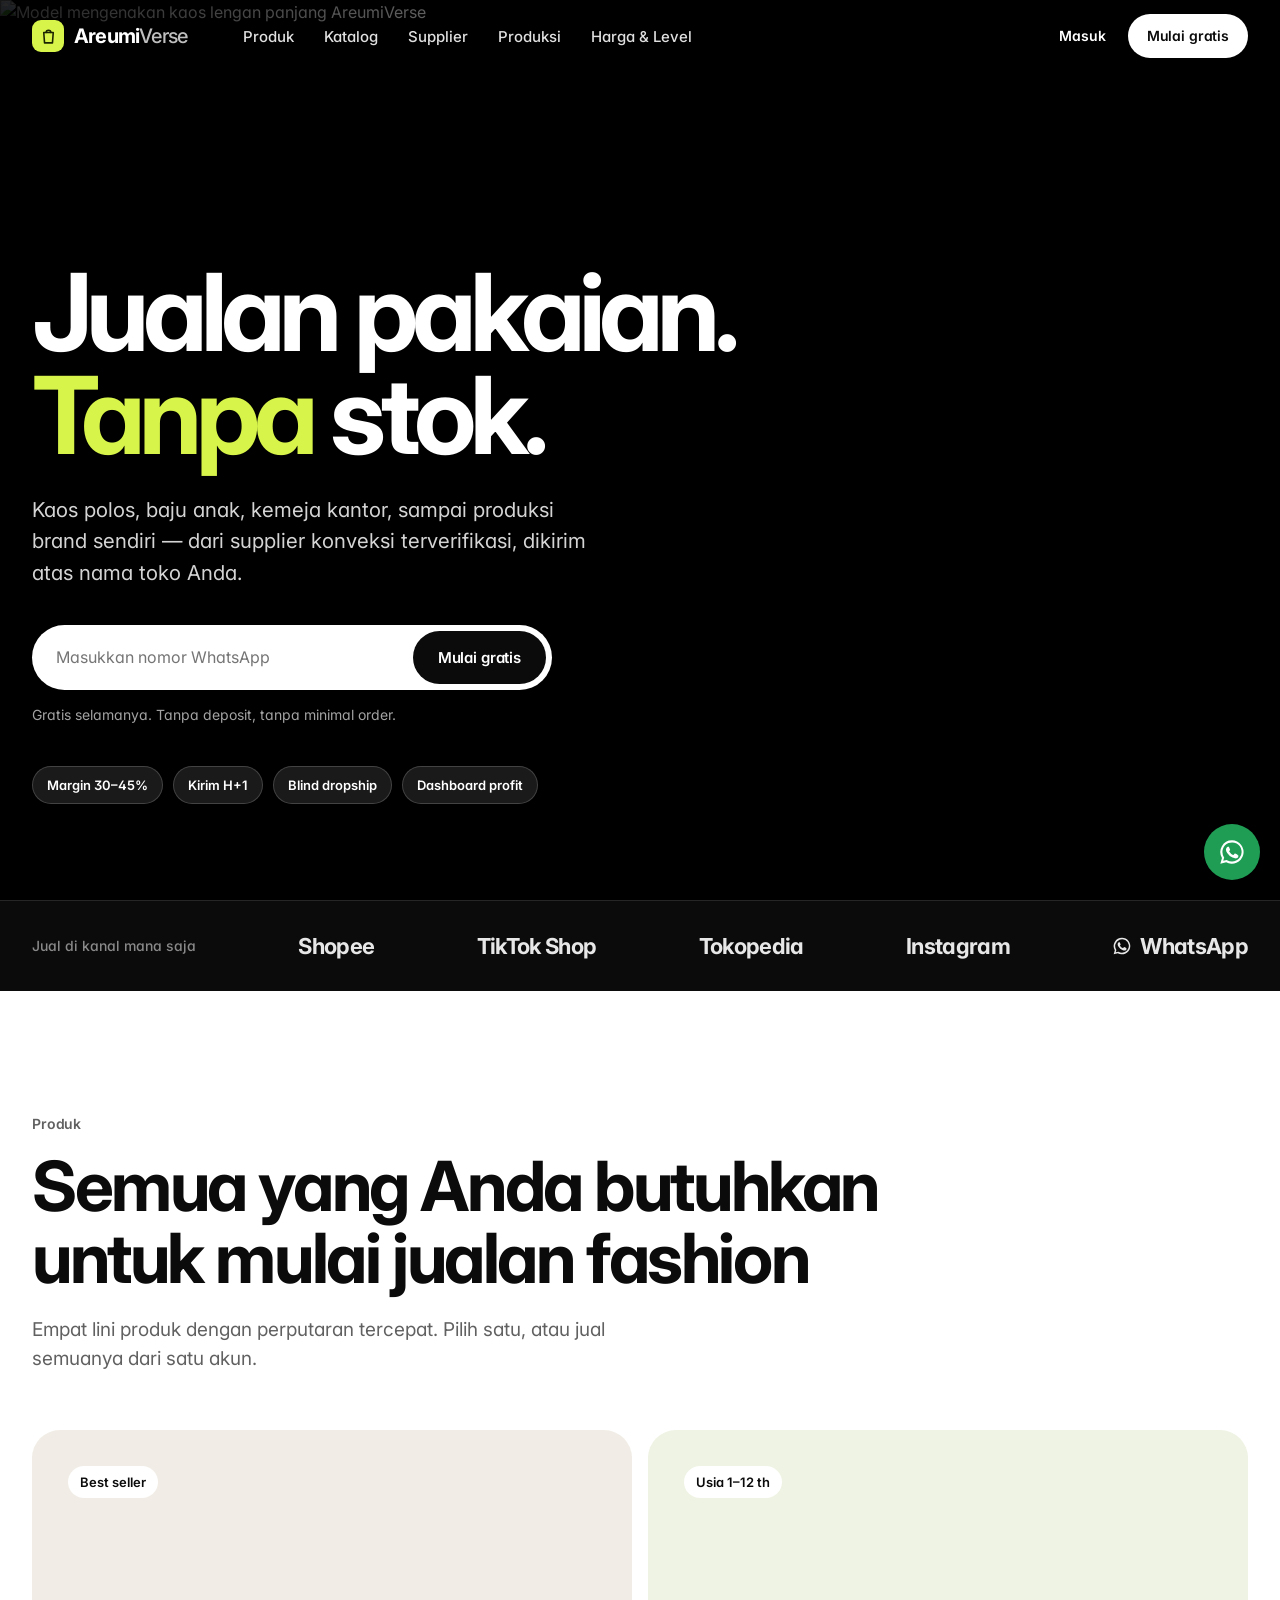
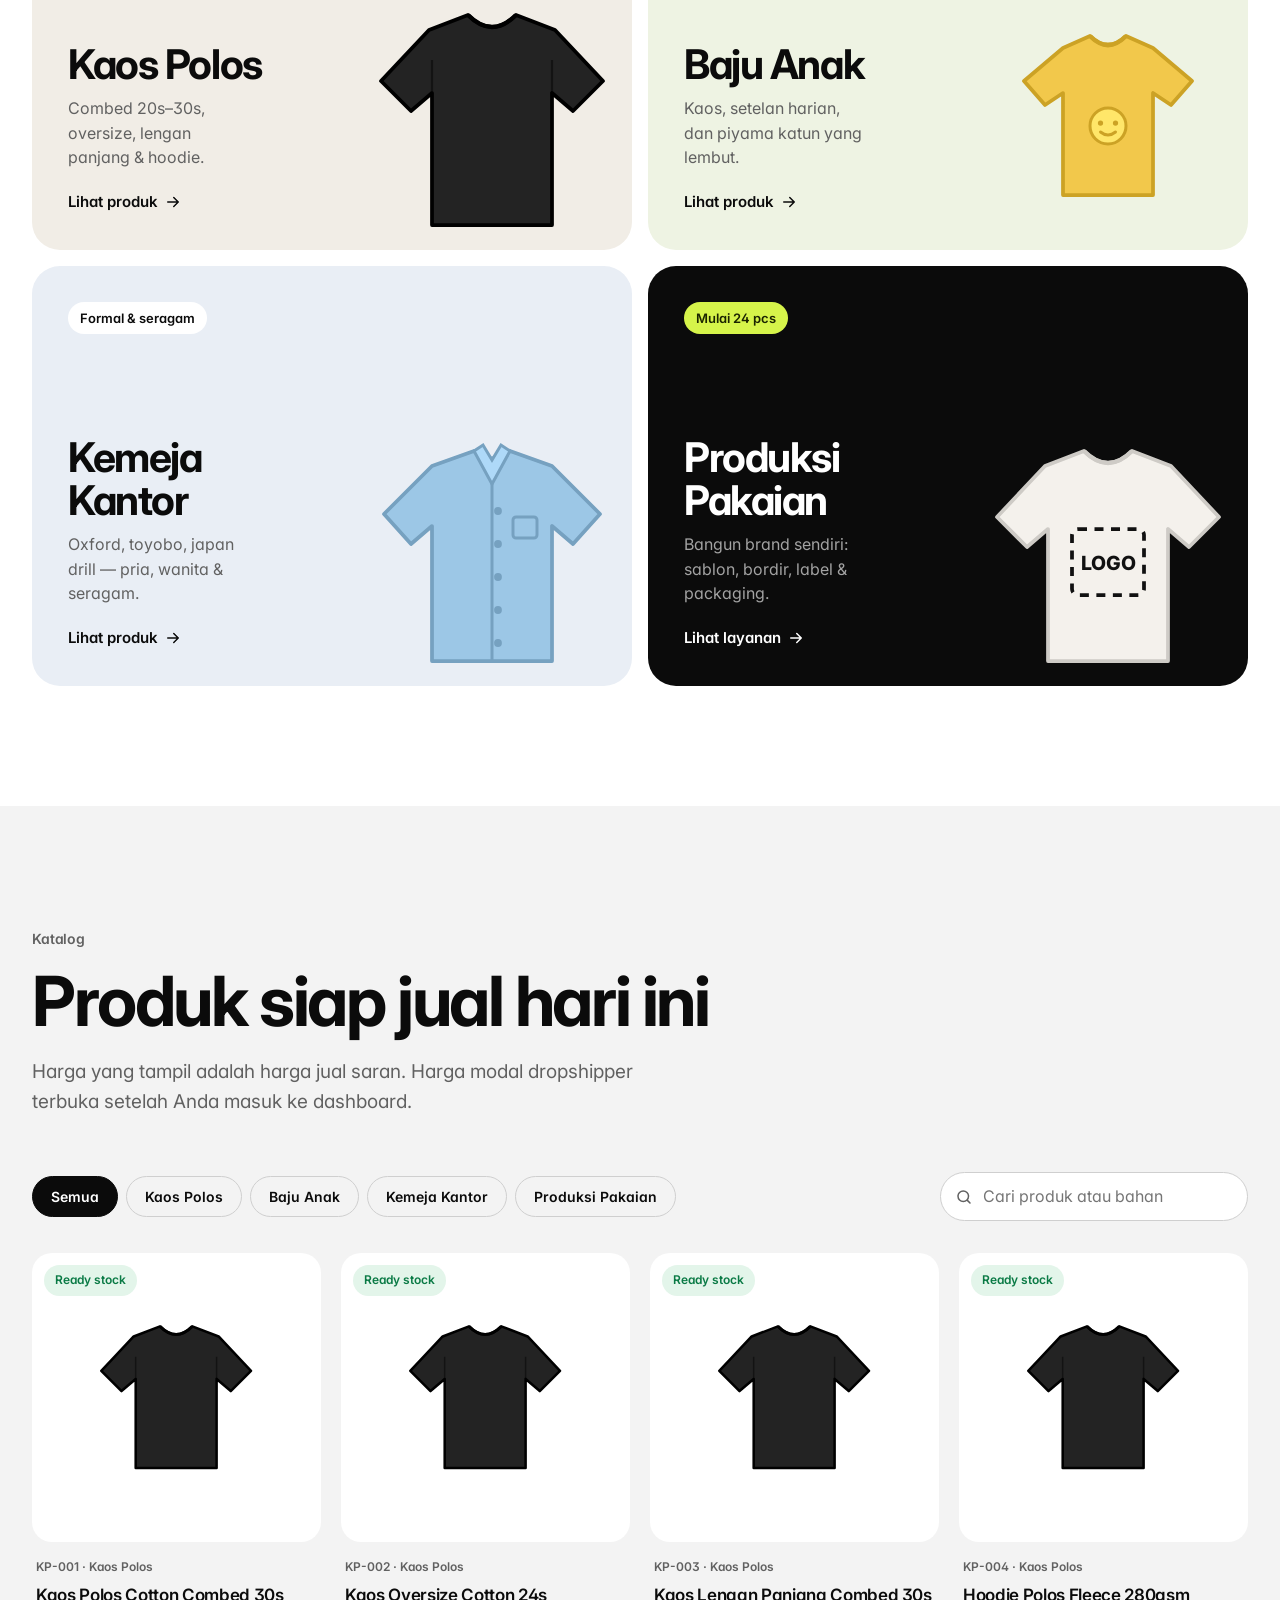
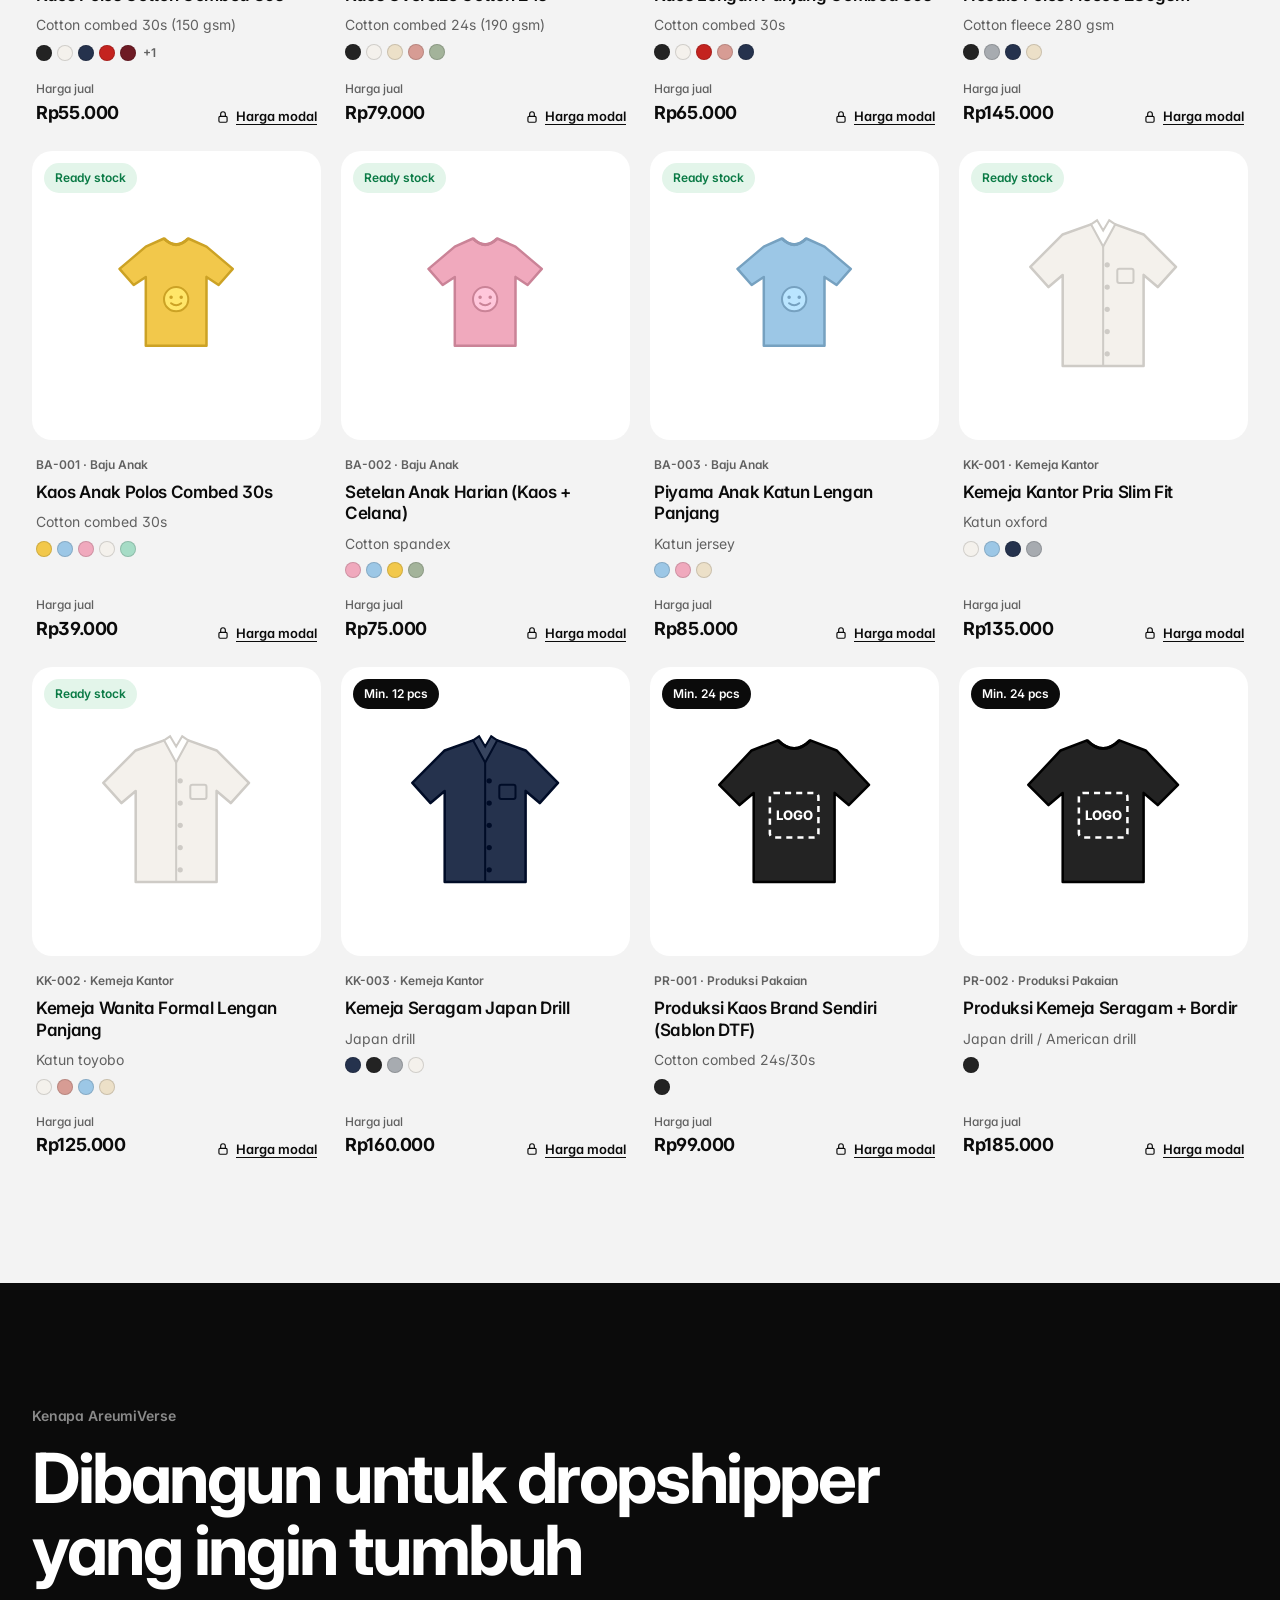
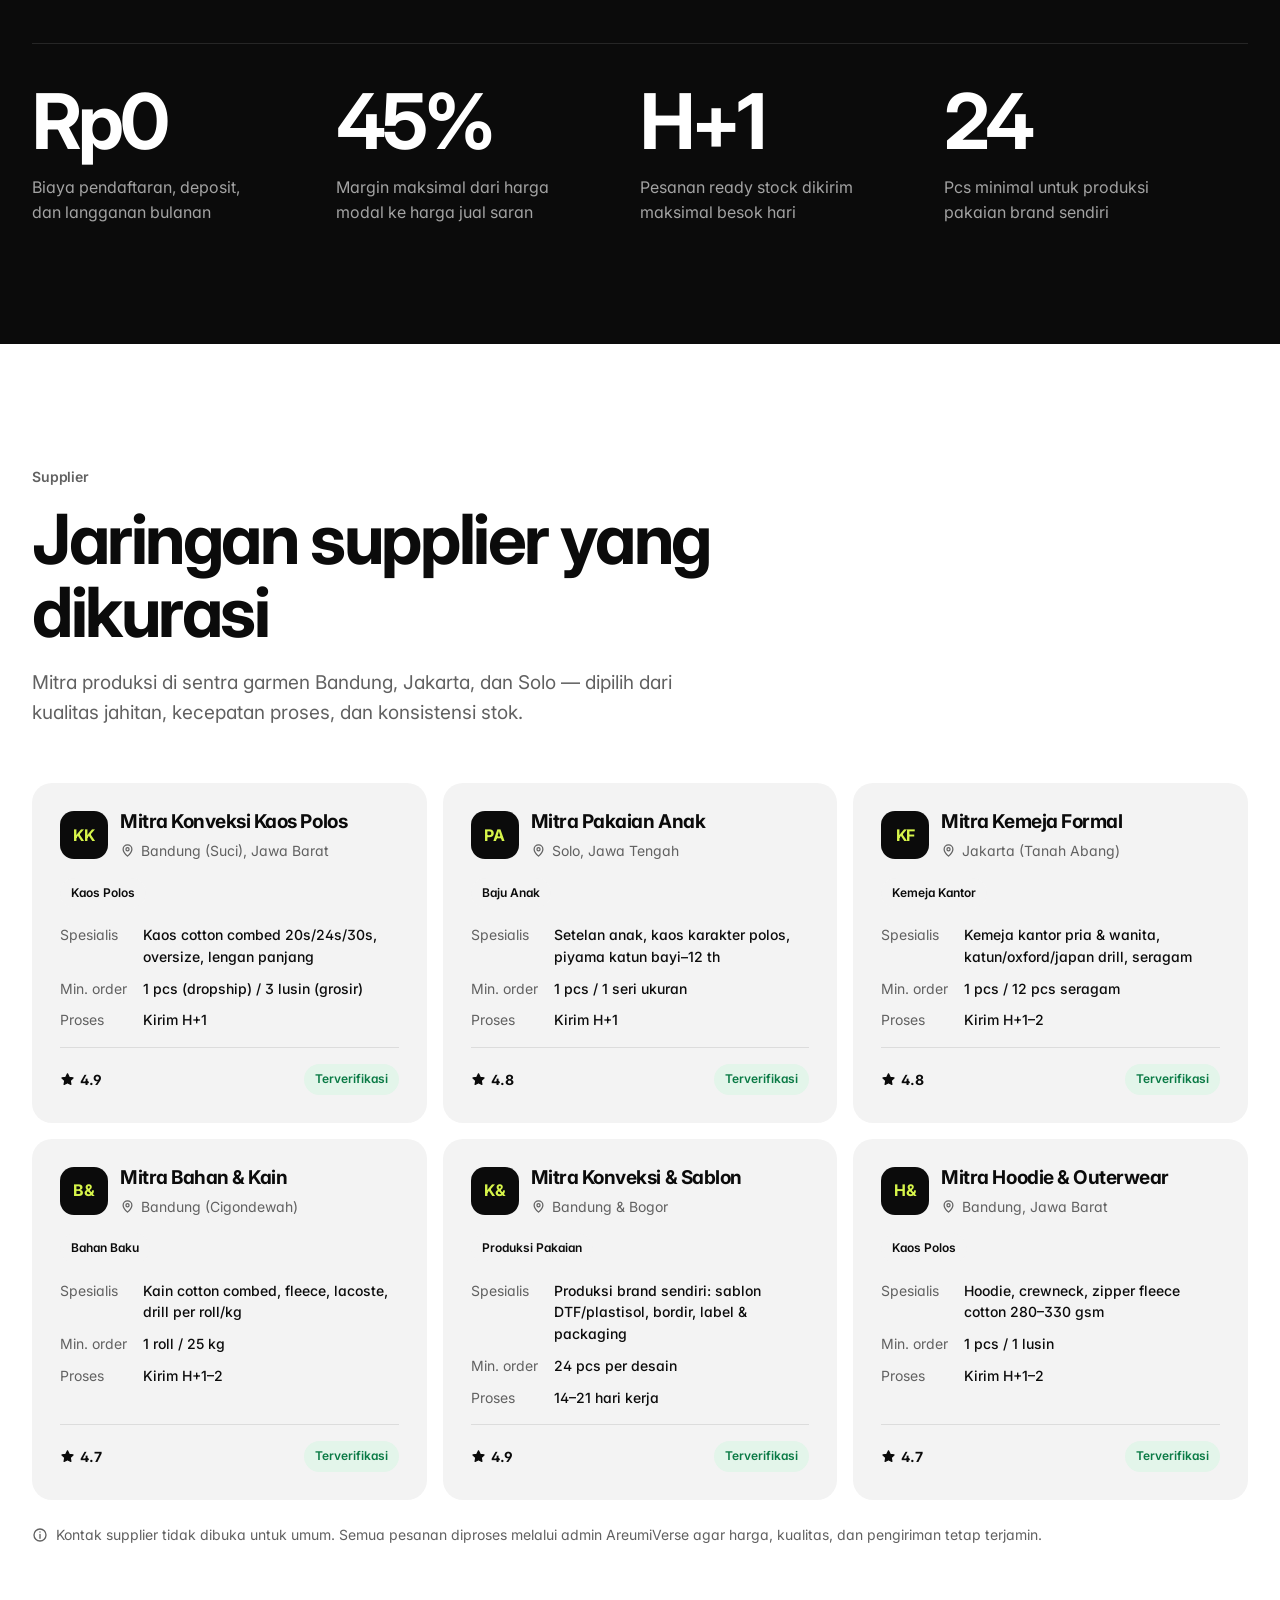
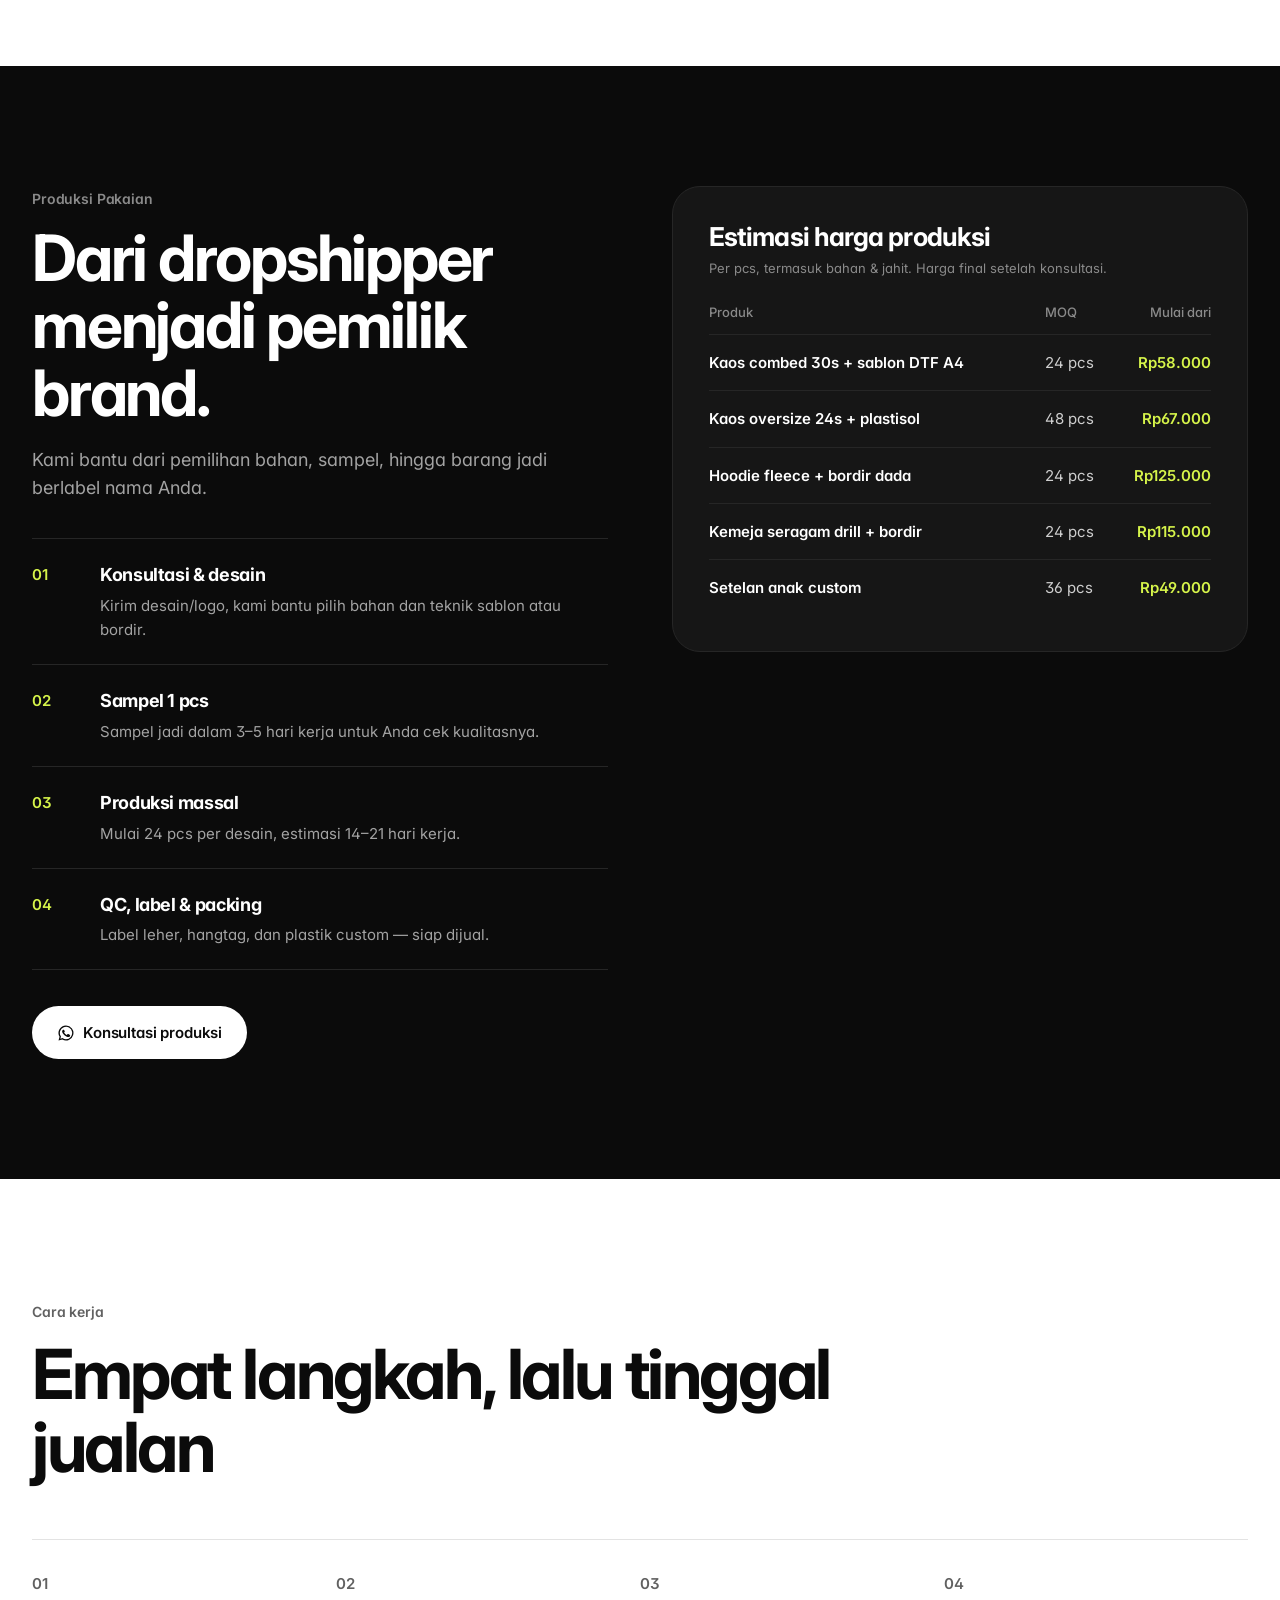
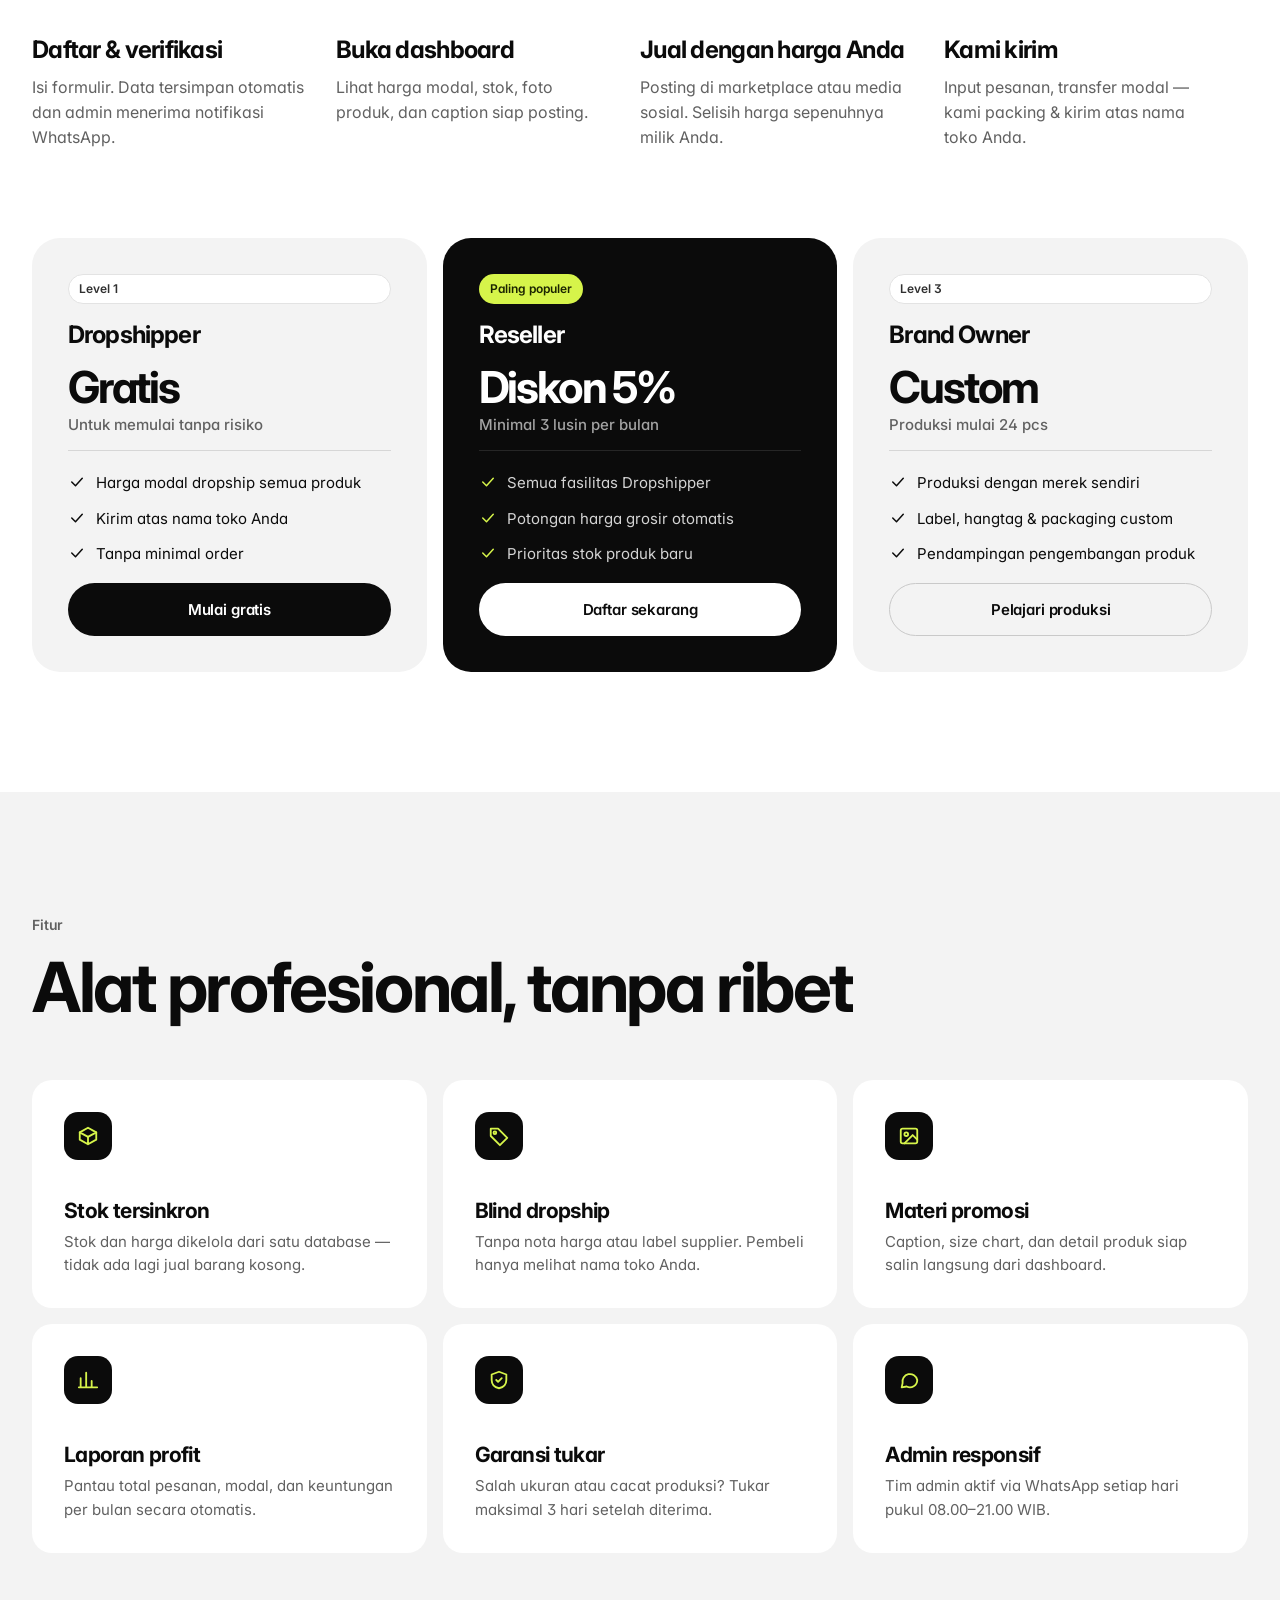
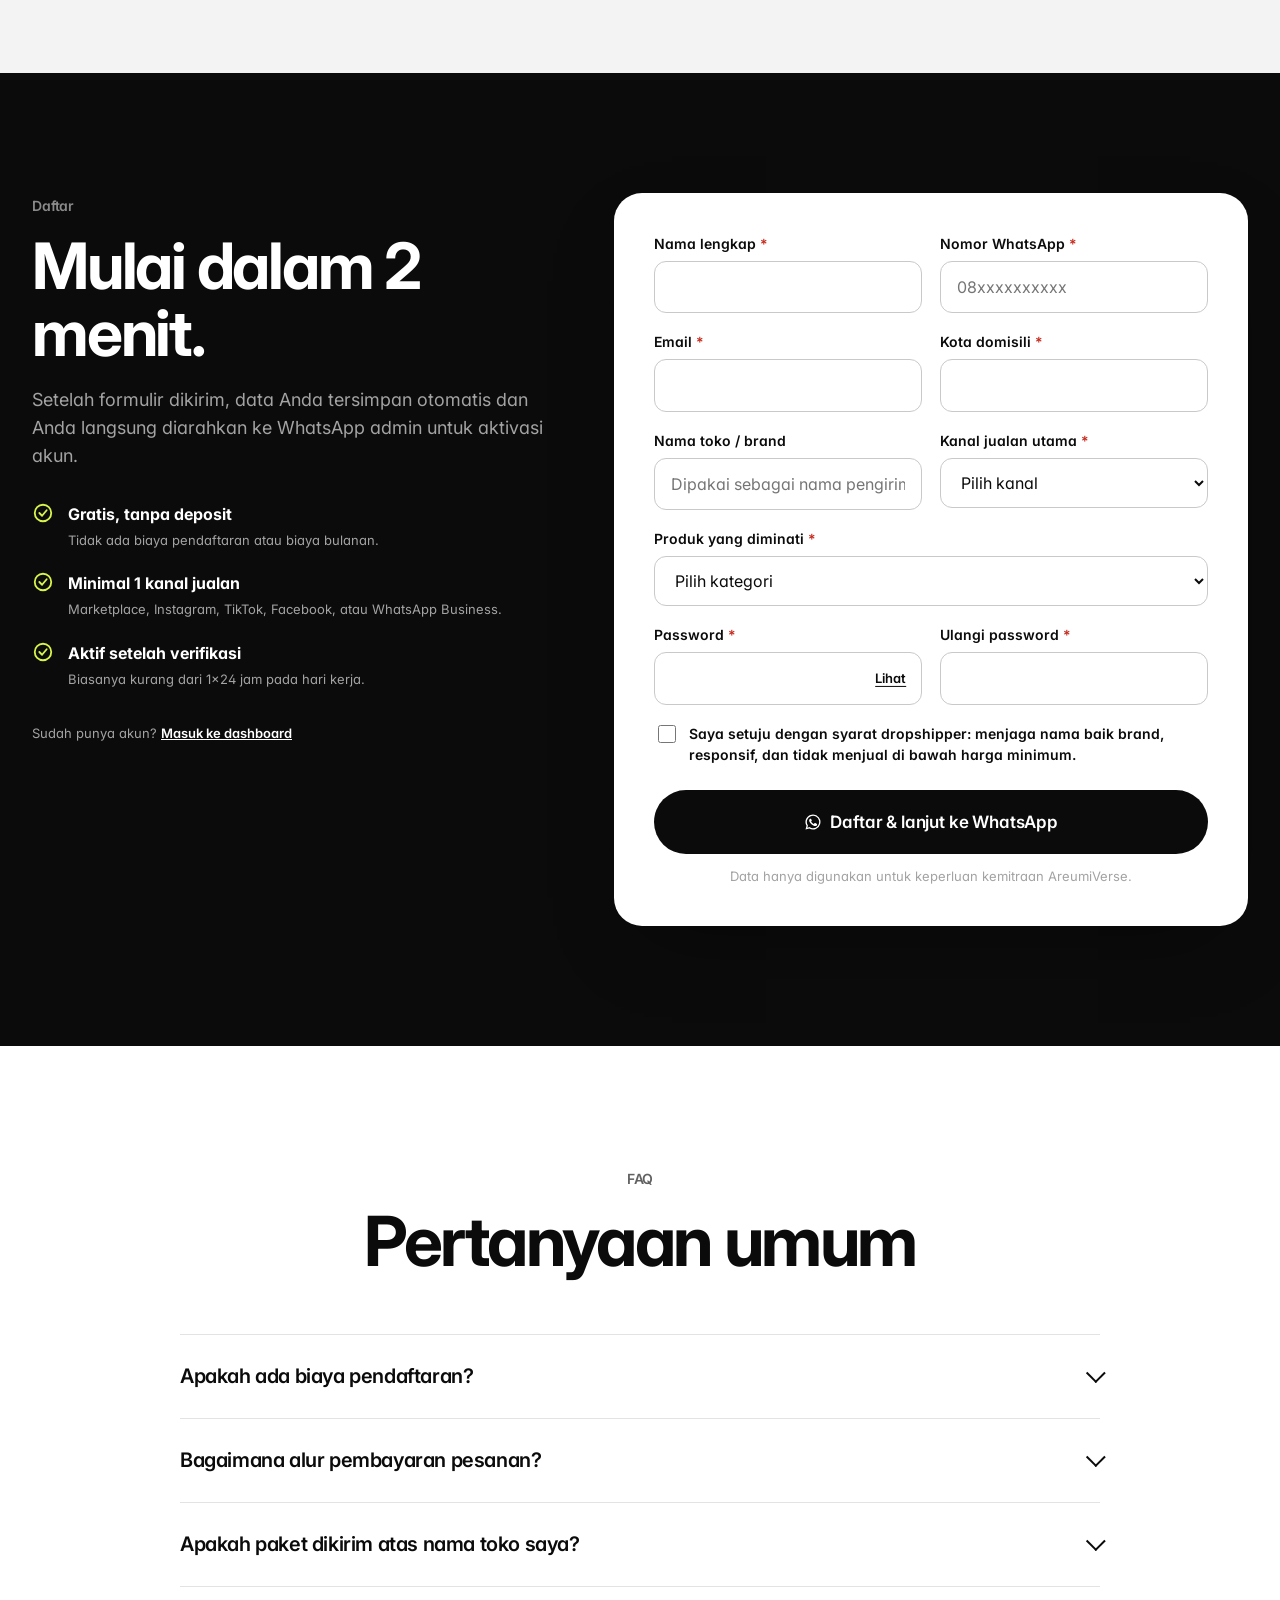
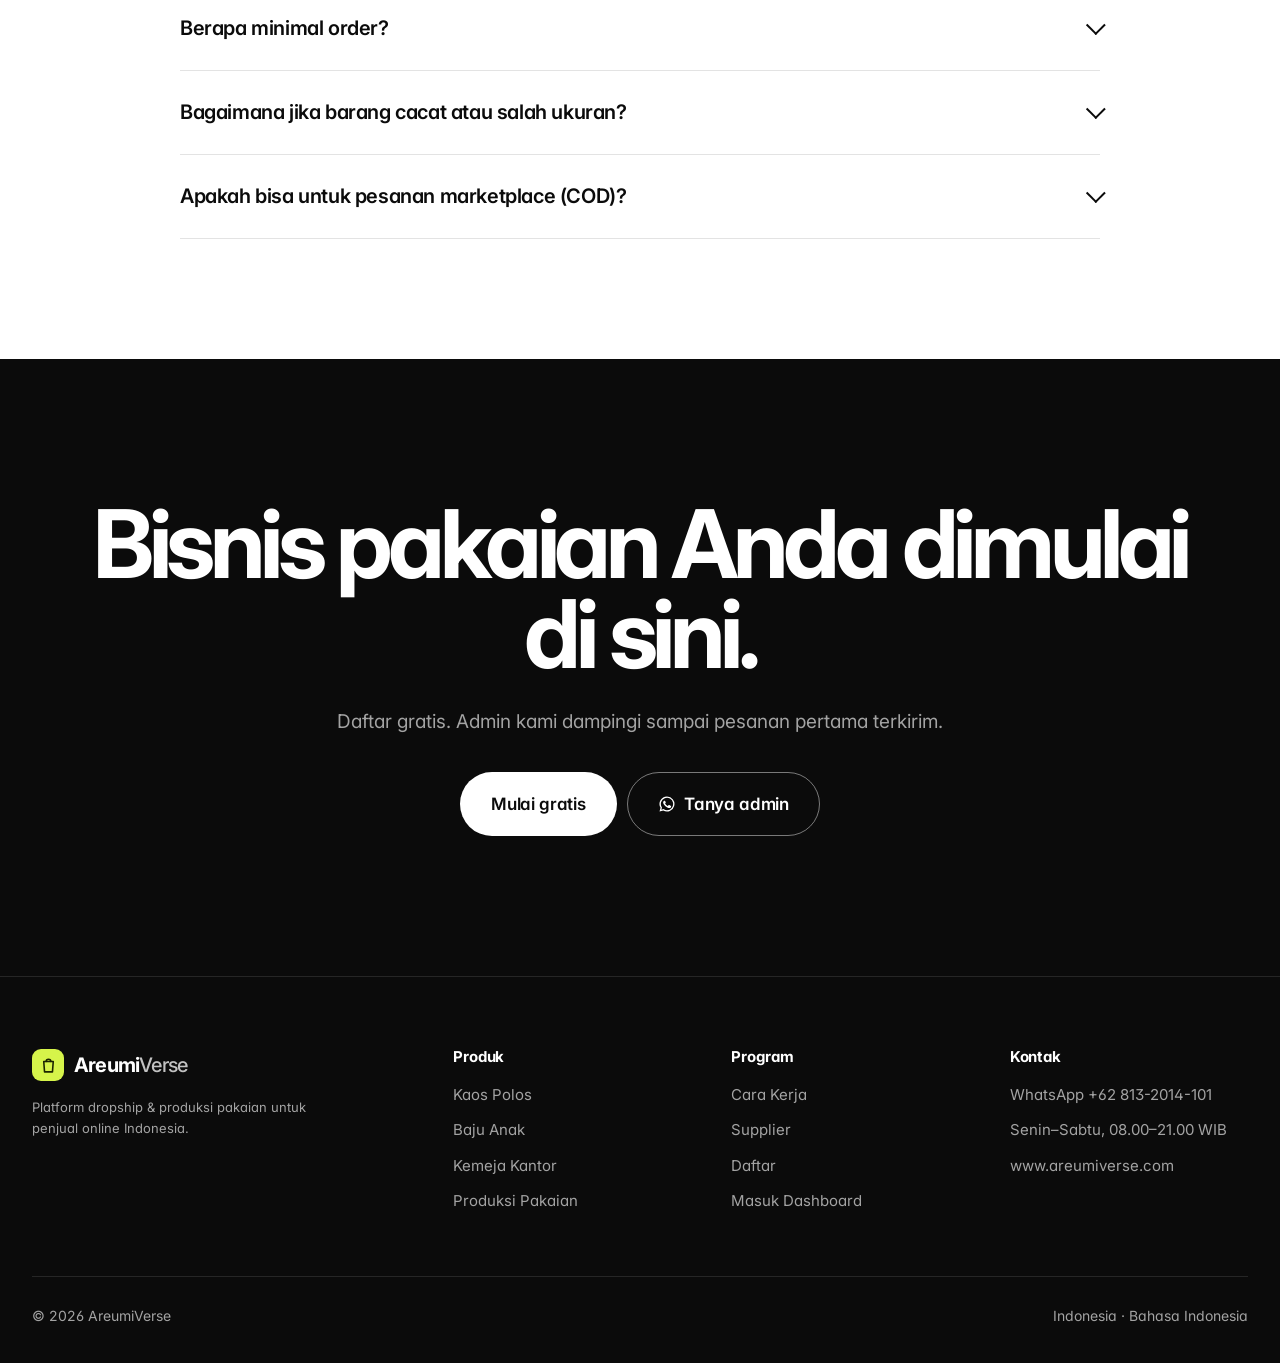
==== index.html @ 53411be7 "perbaiki footer" ====
<!DOCTYPE html>
<html lang="id">
<head>
  <meta charset="utf-8">
  <meta name="viewport" content="width=device-width, initial-scale=1">
  <title>AreumiVerse — Platform Dropship &amp; Produksi Pakaian</title>
  <meta name="description" content="Mulai bisnis pakaian tanpa stok bersama AreumiVerse: kaos polos, baju anak, kemeja kantor, hingga produksi brand sendiri. Gratis daftar, kirim atas nama toko Anda.">
  <meta property="og:title" content="AreumiVerse — Dropship Pakaian Profesional">
  <meta property="og:description" content="Kaos polos, baju anak, kemeja kantor & jasa produksi pakaian. Tanpa stok, tanpa biaya daftar.">
  <meta property="og:image" content="banner.png">
  <meta name="theme-color" content="#000000">
  <link rel="icon" type="image/png" href="images/logos/logo-f7d5ec1c1c543b1e946a635bb25ed19e.png">
  <link rel="preconnect" href="https://fonts.googleapis.com">
  <link rel="preconnect" href="https://fonts.gstatic.com" crossorigin>
  <link rel="stylesheet" href="https://fonts.googleapis.com/css2?family=Inter:wght@400;500;600;700;800&display=swap">
  <link rel="stylesheet" href="css/style.css">
</head>
<body>

  <!-- ================= NAV ================= -->
  <header class="nav" id="nav">
    <div class="container nav-inner">
      <a class="logo" href="#top" aria-label="AreumiVerse beranda">
        <span class="logo-mark"><svg><use href="#i-logo"/></svg></span>
        <span>Areumi<em>Verse</em></span>
      </a>
      <ul class="nav-links">
        <li><a href="#kategori">Produk</a></li>
        <li><a href="#katalog">Katalog</a></li>
        <li><a href="#supplier">Supplier</a></li>
        <li><a href="#produksi">Produksi</a></li>
        <li><a href="#cara-kerja">Harga &amp; Level</a></li>
      </ul>
      <div class="nav-cta">
        <a class="btn btn-ghost btn-sm" href="login.html">Masuk</a>
        <a class="btn btn-primary btn-sm" href="#daftar">Mulai gratis</a>
        <button class="nav-toggle" id="nav-toggle" aria-label="Buka menu" aria-expanded="false"><svg><use href="#i-menu"/></svg></button>
      </div>
    </div>
    <nav class="mobile-menu" id="mobile-menu" aria-label="Menu seluler">
      <a href="#kategori">Produk</a>
      <a href="#katalog">Katalog</a>
      <a href="#supplier">Supplier</a>
      <a href="#produksi">Produksi Pakaian</a>
      <a href="#cara-kerja">Harga &amp; Level</a>
      <a href="#faq">FAQ</a>
      <a class="btn btn-ghost btn-block" href="login.html">Masuk</a>
      <a class="btn btn-primary btn-block" href="#daftar">Mulai gratis</a>
    </nav>
  </header>

  <main id="top">
    <!-- ================= HERO ================= -->
    <section class="hero">
      <div class="hero-bg"><img src="banner.png" alt="Model mengenakan kaos lengan panjang AreumiVerse" width="1536" height="1024" fetchpriority="high"></div>
      <div class="container hero-content">
        <h1>Jualan pakaian.<br><em>Tanpa</em> stok.</h1>
        <p class="lead">Kaos polos, baju anak, kemeja kantor, sampai produksi brand sendiri — dari supplier konveksi terverifikasi, dikirim atas nama toko Anda.</p>
        <form class="hero-form" id="hero-form">
          <input type="tel" id="hero-wa" inputmode="tel" placeholder="Masukkan nomor WhatsApp" aria-label="Nomor WhatsApp" autocomplete="tel">
          <button class="btn btn-primary" type="submit">Mulai gratis</button>
        </form>
        <p class="hero-note">Gratis selamanya. Tanpa deposit, tanpa minimal order.</p>
        <div class="hero-badges"><span>Margin 30–45%</span><span>Kirim H+1</span><span>Blind dropship</span><span>Dashboard profit</span></div>
      </div>
    </section>

    <div class="strip">
      <div class="container strip-inner" style="padding-inline:32px">
        <span class="strip-label">Jual di kanal mana saja</span>
        <span class="strip-item">Shopee</span>
        <span class="strip-item">TikTok Shop</span>
        <span class="strip-item">Tokopedia</span>
        <span class="strip-item">Instagram</span>
        <span class="strip-item"><svg><use href="#i-wa"/></svg>WhatsApp</span>
      </div>
    </div>

    <!-- ================= KATEGORI ================= -->
    <section class="section" id="kategori">
      <div class="container">
        <div class="section-head reveal">
          <span class="eyebrow">Produk</span>
          <h2>Semua yang Anda butuhkan untuk mulai jualan fashion</h2>
          <p>Empat lini produk dengan perputaran tercepat. Pilih satu, atau jual semuanya dari satu akun.</p>
        </div>
        <div class="cat-grid">
          <button class="cat-card c1 reveal" data-cat="Kaos Polos"><span class="tag">Best seller</span><div class="art" data-art="Kaos Polos|Hitam"></div><div><h3>Kaos Polos</h3><p>Combed 20s–30s, oversize, lengan panjang &amp; hoodie.</p><span class="go">Lihat produk <svg><use href="#i-arrowR"/></svg></span></div></button>
          <button class="cat-card c2 reveal" data-cat="Baju Anak"><span class="tag">Usia 1–12 th</span><div class="art" data-art="Baju Anak|Kuning"></div><div><h3>Baju Anak</h3><p>Kaos, setelan harian, dan piyama katun yang lembut.</p><span class="go">Lihat produk <svg><use href="#i-arrowR"/></svg></span></div></button>
          <button class="cat-card c3 reveal" data-cat="Kemeja Kantor"><span class="tag">Formal &amp; seragam</span><div class="art" data-art="Kemeja Kantor|Biru Muda"></div><div><h3>Kemeja Kantor</h3><p>Oxford, toyobo, japan drill — pria, wanita &amp; seragam.</p><span class="go">Lihat produk <svg><use href="#i-arrowR"/></svg></span></div></button>
          <button class="cat-card c4 reveal" data-cat="Produksi Pakaian"><span class="tag">Mulai 24 pcs</span><div class="art" data-art="Produksi Pakaian|Putih"></div><div><h3>Produksi Pakaian</h3><p>Bangun brand sendiri: sablon, bordir, label &amp; packaging.</p><span class="go">Lihat layanan <svg><use href="#i-arrowR"/></svg></span></div></button>
        </div>
      </div>
    </section>

    <!-- ================= KATALOG ================= -->
    <section class="section bg-sand" id="katalog">
      <div class="container">
        <div class="section-head reveal">
          <span class="eyebrow">Katalog</span>
          <h2>Produk siap jual hari ini</h2>
          <p>Harga yang tampil adalah harga jual saran. Harga modal dropshipper terbuka setelah Anda masuk ke dashboard.</p>
        </div>
        <div class="toolbar">
          <div class="chips" id="cat-chips" role="tablist" aria-label="Filter kategori"></div>
          <label class="search"><svg><use href="#i-search"/></svg><input type="search" id="q" placeholder="Cari produk atau bahan" aria-label="Cari produk"></label>
        </div>
        <div class="product-grid" id="product-grid">
          <div class="skeleton"></div><div class="skeleton"></div><div class="skeleton"></div><div class="skeleton"></div>
        </div>
      </div>
    </section>

    <!-- ================= STATS ================= -->
    <section class="section bg-ink">
      <div class="container">
        <div class="section-head reveal">
          <span class="eyebrow">Kenapa AreumiVerse</span>
          <h2>Dibangun untuk dropshipper yang ingin tumbuh</h2>
        </div>
        <div class="big-stats reveal">
          <div><strong>Rp0</strong><span>Biaya pendaftaran, deposit, dan langganan bulanan</span></div>
          <div><strong>45%</strong><span>Margin maksimal dari harga modal ke harga jual saran</span></div>
          <div><strong>H+1</strong><span>Pesanan ready stock dikirim maksimal besok hari</span></div>
          <div><strong>24</strong><span>Pcs minimal untuk produksi pakaian brand sendiri</span></div>
        </div>
      </div>
    </section>

    <!-- ================= SUPPLIER ================= -->
    <section class="section" id="supplier">
      <div class="container">
        <div class="section-head reveal">
          <span class="eyebrow">Supplier</span>
          <h2>Jaringan supplier yang dikurasi</h2>
          <p>Mitra produksi di sentra garmen Bandung, Jakarta, dan Solo — dipilih dari kualitas jahitan, kecepatan proses, dan konsistensi stok.</p>
        </div>
        <div class="sup-grid" id="sup-grid"></div>
        <p class="note"><svg><use href="#i-info"/></svg>Kontak supplier tidak dibuka untuk umum. Semua pesanan diproses melalui admin AreumiVerse agar harga, kualitas, dan pengiriman tetap terjamin.</p>
      </div>
    </section>

    <!-- ================= PRODUKSI ================= -->
    <section class="section bg-ink" id="produksi">
      <div class="container prod-grid">
        <div class="reveal">
          <span class="eyebrow">Produksi Pakaian</span>
          <h2 style="font-size:clamp(36px,5vw,64px);margin:14px 0 20px">Dari dropshipper menjadi pemilik brand.</h2>
          <p style="color:#a3a3a3;font-size:18px">Kami bantu dari pemilihan bahan, sampel, hingga barang jadi berlabel nama Anda.</p>
          <ol class="prod-steps">
            <li><div><strong>Konsultasi &amp; desain</strong><span>Kirim desain/logo, kami bantu pilih bahan dan teknik sablon atau bordir.</span></div></li>
            <li><div><strong>Sampel 1 pcs</strong><span>Sampel jadi dalam 3–5 hari kerja untuk Anda cek kualitasnya.</span></div></li>
            <li><div><strong>Produksi massal</strong><span>Mulai 24 pcs per desain, estimasi 14–21 hari kerja.</span></div></li>
            <li><div><strong>QC, label &amp; packing</strong><span>Label leher, hangtag, dan plastik custom — siap dijual.</span></div></li>
          </ol>
          <div style="margin-top:36px"><a class="btn btn-light" id="btn-produksi" href="#" target="_blank" rel="noopener"><svg><use href="#i-wa"/></svg>Konsultasi produksi</a></div>
        </div>
        <div class="price-table reveal">
          <h3>Estimasi harga produksi</h3>
          <p class="small" style="color:#8a8a8a">Per pcs, termasuk bahan &amp; jahit. Harga final setelah konsultasi.</p>
          <table>
            <thead><tr><th>Produk</th><th>MOQ</th><th>Mulai dari</th></tr></thead>
            <tbody>
              <tr><td><strong>Kaos combed 30s + sablon DTF A4</strong></td><td>24 pcs</td><td><strong>Rp58.000</strong></td></tr>
              <tr><td><strong>Kaos oversize 24s + plastisol</strong></td><td>48 pcs</td><td><strong>Rp67.000</strong></td></tr>
              <tr><td><strong>Hoodie fleece + bordir dada</strong></td><td>24 pcs</td><td><strong>Rp125.000</strong></td></tr>
              <tr><td><strong>Kemeja seragam drill + bordir</strong></td><td>24 pcs</td><td><strong>Rp115.000</strong></td></tr>
              <tr><td><strong>Setelan anak custom</strong></td><td>36 pcs</td><td><strong>Rp49.000</strong></td></tr>
            </tbody>
          </table>
        </div>
      </div>
    </section>

    <!-- ================= CARA KERJA ================= -->
    <section class="section" id="cara-kerja">
      <div class="container">
        <div class="section-head reveal">
          <span class="eyebrow">Cara kerja</span>
          <h2>Empat langkah, lalu tinggal jualan</h2>
        </div>
        <div class="steps">
          <div class="step reveal"><div class="num">01</div><h3>Daftar &amp; verifikasi</h3><p>Isi formulir. Data tersimpan otomatis dan admin menerima notifikasi WhatsApp.</p></div>
          <div class="step reveal"><div class="num">02</div><h3>Buka dashboard</h3><p>Lihat harga modal, stok, foto produk, dan caption siap posting.</p></div>
          <div class="step reveal"><div class="num">03</div><h3>Jual dengan harga Anda</h3><p>Posting di marketplace atau media sosial. Selisih harga sepenuhnya milik Anda.</p></div>
          <div class="step reveal"><div class="num">04</div><h3>Kami kirim</h3><p>Input pesanan, transfer modal — kami packing &amp; kirim atas nama toko Anda.</p></div>
        </div>

        <div class="tiers">
          <div class="tier reveal">
            <span class="badge">Level 1</span>
            <h3>Dropshipper</h3>
            <div class="big">Gratis<small>Untuk memulai tanpa risiko</small></div>
            <ul>
              <li><svg><use href="#i-tick"/></svg>Harga modal dropship semua produk</li>
              <li><svg><use href="#i-tick"/></svg>Kirim atas nama toko Anda</li>
              <li><svg><use href="#i-tick"/></svg>Tanpa minimal order</li>
            </ul>
            <a class="btn btn-primary" href="#daftar" style="margin-top:auto">Mulai gratis</a>
          </div>
          <div class="tier featured reveal">
            <span class="badge accent" style="align-self:flex-start">Paling populer</span>
            <h3>Reseller</h3>
            <div class="big">Diskon 5%<small>Minimal 3 lusin per bulan</small></div>
            <ul>
              <li><svg><use href="#i-tick"/></svg>Semua fasilitas Dropshipper</li>
              <li><svg><use href="#i-tick"/></svg>Potongan harga grosir otomatis</li>
              <li><svg><use href="#i-tick"/></svg>Prioritas stok produk baru</li>
            </ul>
            <a class="btn btn-light" href="#daftar" style="margin-top:auto">Daftar sekarang</a>
          </div>
          <div class="tier reveal">
            <span class="badge">Level 3</span>
            <h3>Brand Owner</h3>
            <div class="big">Custom<small>Produksi mulai 24 pcs</small></div>
            <ul>
              <li><svg><use href="#i-tick"/></svg>Produksi dengan merek sendiri</li>
              <li><svg><use href="#i-tick"/></svg>Label, hangtag &amp; packaging custom</li>
              <li><svg><use href="#i-tick"/></svg>Pendampingan pengembangan produk</li>
            </ul>
            <a class="btn btn-ghost" href="#produksi" style="margin-top:auto">Pelajari produksi</a>
          </div>
        </div>
      </div>
    </section>

    <!-- ================= KEUNTUNGAN ================= -->
    <section class="section bg-sand">
      <div class="container">
        <div class="section-head reveal">
          <span class="eyebrow">Fitur</span>
          <h2>Alat profesional, tanpa ribet</h2>
        </div>
        <div class="benefit-grid">
          <div class="benefit reveal"><div class="ic"><svg><use href="#i-box"/></svg></div><h3>Stok tersinkron</h3><p>Stok dan harga dikelola dari satu database — tidak ada lagi jual barang kosong.</p></div>
          <div class="benefit reveal"><div class="ic"><svg><use href="#i-tag"/></svg></div><h3>Blind dropship</h3><p>Tanpa nota harga atau label supplier. Pembeli hanya melihat nama toko Anda.</p></div>
          <div class="benefit reveal"><div class="ic"><svg><use href="#i-image"/></svg></div><h3>Materi promosi</h3><p>Caption, size chart, dan detail produk siap salin langsung dari dashboard.</p></div>
          <div class="benefit reveal"><div class="ic"><svg><use href="#i-chart"/></svg></div><h3>Laporan profit</h3><p>Pantau total pesanan, modal, dan keuntungan per bulan secara otomatis.</p></div>
          <div class="benefit reveal"><div class="ic"><svg><use href="#i-shield"/></svg></div><h3>Garansi tukar</h3><p>Salah ukuran atau cacat produksi? Tukar maksimal 3 hari setelah diterima.</p></div>
          <div class="benefit reveal"><div class="ic"><svg><use href="#i-chat"/></svg></div><h3>Admin responsif</h3><p>Tim admin aktif via WhatsApp setiap hari pukul 08.00–21.00 WIB.</p></div>
        </div>
      </div>
    </section>

    <!-- ================= REGISTER ================= -->
    <section class="section bg-ink" id="daftar">
      <div class="container reg-wrap">
        <div class="reg-aside reveal">
          <span class="eyebrow">Daftar</span>
          <h2>Mulai dalam 2 menit.</h2>
          <p style="color:#a3a3a3;font-size:18px">Setelah formulir dikirim, data Anda tersimpan otomatis dan Anda langsung diarahkan ke WhatsApp admin untuk aktivasi akun.</p>
          <ul class="checklist">
            <li><svg><use href="#i-check"/></svg><div><strong>Gratis, tanpa deposit</strong><br><span class="muted small">Tidak ada biaya pendaftaran atau biaya bulanan.</span></div></li>
            <li><svg><use href="#i-check"/></svg><div><strong>Minimal 1 kanal jualan</strong><br><span class="muted small">Marketplace, Instagram, TikTok, Facebook, atau WhatsApp Business.</span></div></li>
            <li><svg><use href="#i-check"/></svg><div><strong>Aktif setelah verifikasi</strong><br><span class="muted small">Biasanya kurang dari 1×24 jam pada hari kerja.</span></div></li>
          </ul>
          <p class="small" style="color:#a3a3a3">Sudah punya akun? <a href="login.html" style="color:#fff;font-weight:600">Masuk ke dashboard</a></p>
        </div>

        <div class="card reveal">
          <form id="reg-form" novalidate>
            <div class="form-grid">
              <div class="field"><label for="r-nama">Nama lengkap <span class="req">*</span></label><input id="r-nama" name="nama" autocomplete="name" required><span class="err">Nama wajib diisi.</span></div>
              <div class="field"><label for="r-wa">Nomor WhatsApp <span class="req">*</span></label><input id="r-wa" name="whatsapp" type="tel" inputmode="tel" autocomplete="tel" placeholder="08xxxxxxxxxx" required><span class="err">Nomor WhatsApp tidak valid.</span></div>
              <div class="field"><label for="r-email">Email <span class="req">*</span></label><input id="r-email" name="email" type="email" autocomplete="email" required><span class="err">Email tidak valid.</span></div>
              <div class="field"><label for="r-kota">Kota domisili <span class="req">*</span></label><input id="r-kota" name="kota" autocomplete="address-level2" required><span class="err">Kota wajib diisi.</span></div>
              <div class="field"><label for="r-toko">Nama toko / brand</label><input id="r-toko" name="nama_toko" placeholder="Dipakai sebagai nama pengirim"></div>
              <div class="field"><label for="r-platform">Kanal jualan utama <span class="req">*</span></label>
                <select id="r-platform" name="platform" required>
                  <option value="">Pilih kanal</option>
                  <option>Shopee</option><option>TikTok Shop</option><option>Tokopedia</option><option>Instagram</option>
                  <option>Facebook / Marketplace</option><option>WhatsApp Business</option><option>Toko offline</option><option>Lainnya</option>
                </select><span class="err">Pilih kanal jualan.</span></div>
              <div class="field full"><label for="r-minat">Produk yang diminati <span class="req">*</span></label>
                <select id="r-minat" name="minat" required>
                  <option value="">Pilih kategori</option>
                  <option>Kaos Polos</option><option>Baju Anak</option><option>Kemeja Kantor</option><option>Produksi Pakaian</option><option>Semua kategori</option>
                </select><span class="err">Pilih kategori produk.</span></div>
              <div class="field"><label for="r-pw">Password <span class="req">*</span></label><div class="pw-wrap"><input id="r-pw" name="password" type="password" autocomplete="new-password" minlength="6" required><button type="button" class="pw-toggle" data-pw="r-pw">Lihat</button></div><span class="err">Minimal 6 karakter.</span></div>
              <div class="field"><label for="r-pw2">Ulangi password <span class="req">*</span></label><input id="r-pw2" name="password2" type="password" autocomplete="new-password" required><span class="err">Password tidak sama.</span></div>
              <div class="field full"><label class="check"><input type="checkbox" id="r-agree" required><span>Saya setuju dengan syarat dropshipper: menjaga nama baik brand, responsif, dan tidak menjual di bawah harga minimum.</span></label><span class="err">Centang persetujuan untuk melanjutkan.</span></div>
            </div>
            <div class="form-foot">
              <div class="alert" id="reg-alert" role="status"></div>
              <button class="btn btn-primary btn-block btn-lg" type="submit" id="reg-btn"><svg><use href="#i-wa"/></svg>Daftar &amp; lanjut ke WhatsApp</button>
              <p class="small muted" style="text-align:center">Data hanya digunakan untuk keperluan kemitraan AreumiVerse.</p>
            </div>
          </form>
        </div>
      </div>
    </section>

    <!-- ================= FAQ ================= -->
    <section class="section" id="faq">
      <div class="container">
        <div class="section-head center reveal">
          <span class="eyebrow">FAQ</span>
          <h2>Pertanyaan umum</h2>
        </div>
        <div class="faq">
          <details><summary>Apakah ada biaya pendaftaran?</summary><p>Tidak. Pendaftaran dropshipper AreumiVerse 100% gratis, tanpa deposit dan tanpa biaya bulanan.</p></details>
          <details><summary>Bagaimana alur pembayaran pesanan?</summary><p>Setelah input pesanan di dashboard, Anda transfer harga modal + ongkir ke rekening admin. Pesanan diproses setelah pembayaran terkonfirmasi, lalu nomor resi diperbarui di dashboard.</p></details>
          <details><summary>Apakah paket dikirim atas nama toko saya?</summary><p>Ya. Nama dan nomor pengirim menggunakan data toko Anda, tanpa nota harga atau label supplier di dalam paket.</p></details>
          <details><summary>Berapa minimal order?</summary><p>Produk ready stock tidak ada minimal order — 1 pcs pun kami kirim. Kemeja seragam minimal 12 pcs, dan jasa produksi pakaian mulai 24 pcs per desain.</p></details>
          <details><summary>Bagaimana jika barang cacat atau salah ukuran?</summary><p>Ajukan klaim maksimal 3 hari setelah barang diterima dengan video unboxing. Kami ganti barang atau refund sesuai kondisi.</p></details>
          <details><summary>Apakah bisa untuk pesanan marketplace (COD)?</summary><p>Bisa. Kirimkan label resi dari marketplace melalui WhatsApp admin, kami yang mencetak dan mengirim.</p></details>
        </div>
      </div>
    </section>

    <section class="cta-final">
      <div class="container reveal">
        <h2>Bisnis pakaian Anda dimulai di sini.</h2>
        <p>Daftar gratis. Admin kami dampingi sampai pesanan pertama terkirim.</p>
        <div class="row">
          <a class="btn btn-light btn-lg" href="#daftar">Mulai gratis</a>
          <a class="btn btn-outline-light btn-lg" id="cta-wa" href="#" target="_blank" rel="noopener"><svg><use href="#i-wa"/></svg>Tanya admin</a>
        </div>
      </div>
    </section>
  </main>

  <footer class="footer">
    <div class="container">
      <div class="footer-grid">
        <div>
          <a class="logo" href="#top"><span class="logo-mark"><svg><use href="#i-logo"/></svg></span><span>Areumi<em>Verse</em></span></a>
          <p class="small" style="max-width:300px">Platform dropship &amp; produksi pakaian untuk penjual online Indonesia.</p>
        </div>
        <div><h4>Produk</h4><ul><li><a href="#katalog" data-cat-link="Kaos Polos">Kaos Polos</a></li><li><a href="#katalog" data-cat-link="Baju Anak">Baju Anak</a></li><li><a href="#katalog" data-cat-link="Kemeja Kantor">Kemeja Kantor</a></li><li><a href="#produksi">Produksi Pakaian</a></li></ul></div>
        <div><h4>Program</h4><ul><li><a href="#cara-kerja">Cara Kerja</a></li><li><a href="#supplier">Supplier</a></li><li><a href="#daftar">Daftar</a></li><li><a href="login.html">Masuk Dashboard</a></li></ul></div>
        <div><h4>Kontak</h4><ul><li><a href="#" target="_blank" rel="noopener" id="foot-wa">WhatsApp</a></li><li>Senin–Sabtu, 08.00–21.00 WIB</li><li><a href="https://www.areumiverse.com">www.areumiverse.com</a></li></ul></div>
      </div>
      <div class="footer-bottom"><span>© <span id="year"></span> AreumiVerse</span><span>Indonesia · Bahasa Indonesia</span></div>
    </div>
  </footer>

  <a class="wa-float" id="wa-float" href="#" target="_blank" rel="noopener" aria-label="Chat admin via WhatsApp"><svg><use href="#i-wa"/></svg></a>

  <script src="js/icons.js"></script>
  <script src="js/config.js"></script>
  <script src="js/data.js"></script>
  <script src="js/firebase-api.js"></script>
  <script src="js/common.js"></script>
  <script src="js/landing.js"></script>
</body>
</html>
---- css/style.css ----
/* =========================================================
   AreumiVerse — Design System (monokrom, tipografi besar)
   ========================================================= */
:root {
  --black: #000000;
  --ink: #0b0b0b;
  --ink-2: #303030;
  --muted: #616161;
  --muted-2: #8a8a8a;
  --line: #e3e3e3;
  --line-dark: #262626;
  --paper: #ffffff;
  --soft: #f3f3f3;
  --soft-2: #ebebeb;
  --card: #ffffff;
  --dark: #0b0b0b;
  --dark-2: #161616;
  --dark-3: #1f1f1f;
  --accent: #d6f44a;          /* lime highlight */
  --accent-ink: #1b2400;
  --brand: #0b0b0b;           /* tombol utama = hitam */
  --brand-600: #262626;
  --brand-50: #f3f3f3;
  --rose: #d6f44a;
  --ok: #0a7a45;
  --ok-50: #e3f5ea;
  --warn: #8a5300;
  --warn-50: #fff3d6;
  --info: #1d4f91;
  --info-50: #e6eefa;
  --danger: #c62a1d;
  --danger-50: #fdeceb;
  --wa: #1f9d55;
  --radius: 20px;
  --radius-lg: 28px;
  --shadow: 0 1px 2px rgba(0, 0, 0, .04), 0 12px 32px -16px rgba(0, 0, 0, .22);
  --shadow-lg: 0 30px 80px -30px rgba(0, 0, 0, .45);
  --font: "Inter", system-ui, -apple-system, "Segoe UI", sans-serif;
  --display: "Inter", system-ui, sans-serif;
}

* { box-sizing: border-box; }
html { scroll-behavior: smooth; scroll-padding-top: 76px; }
body { margin: 0; font-family: var(--font); color: var(--ink); background: var(--paper); line-height: 1.55; -webkit-font-smoothing: antialiased; font-feature-settings: "cv11", "ss01"; }
img, svg { max-width: 100%; display: block; }
a { color: inherit; }
h1, h2, h3, h4 { margin: 0; line-height: 1.05; letter-spacing: -0.035em; font-weight: 700; }
p { margin: 0; }
button, input, select, textarea { font: inherit; color: inherit; }
:focus-visible { outline: 2px solid var(--ink); outline-offset: 3px; }
.on-dark :focus-visible, .bg-ink :focus-visible { outline-color: #fff; }

.container { width: 100%; max-width: 1280px; margin: 0 auto; padding: 0 32px; }
.section { padding: 120px 0; }
.section.tight { padding: 80px 0; }
.bg-sand { background: var(--soft); }
.bg-ink { background: var(--dark); color: #fff; }

.eyebrow { display: inline-block; font-size: 14px; font-weight: 600; color: var(--muted); letter-spacing: -0.01em; }
.bg-ink .eyebrow { color: var(--muted-2); }
.section-head { max-width: 860px; margin-bottom: 56px; }
.section-head.center { margin-inline: auto; text-align: center; }
.section-head h2 { font-size: clamp(36px, 5.4vw, 72px); margin: 14px 0 20px; }
.section-head p { color: var(--muted); font-size: 19px; max-width: 640px; }
.section-head.center p { margin-inline: auto; }
.bg-ink .section-head p { color: #a3a3a3; }
.serif { font-family: var(--display); font-weight: 700; }
.muted { color: var(--muted); }
.small { font-size: 13px; }
.hl { background: var(--accent); color: var(--accent-ink); padding: 0 .12em; border-radius: .12em; }

/* ---------- Buttons ---------- */
.btn { display: inline-flex; align-items: center; justify-content: center; gap: 8px; padding: 14px 24px; border-radius: 999px; border: 1.5px solid transparent;
  font-weight: 600; font-size: 15px; letter-spacing: -0.01em; text-decoration: none; cursor: pointer; transition: background .2s, color .2s, border-color .2s, transform .15s; white-space: nowrap; }
.btn:active { transform: scale(.98); }
.btn-primary { background: var(--ink); color: #fff; }
.btn-primary:hover { background: var(--ink-2); }
.btn-ghost { background: transparent; border-color: #c9c9c9; color: var(--ink); }
.btn-ghost:hover { border-color: var(--ink); }
.btn-dark { background: var(--ink); color: #fff; }
.btn-dark:hover { background: var(--ink-2); }
.btn-wa { background: var(--wa); color: #fff; }
.btn-wa:hover { background: #17834a; }
.btn-light { background: #fff; color: var(--ink); }
.btn-light:hover { background: #e9e9e9; }
.btn-accent { background: var(--accent); color: var(--accent-ink); }
.btn-accent:hover { background: #c6e63a; }
.btn-outline-light { background: transparent; color: #fff; border-color: rgba(255, 255, 255, .45); }
.btn-outline-light:hover { border-color: #fff; }
.btn-sm { padding: 10px 18px; font-size: 14px; }
.btn-lg { padding: 18px 30px; font-size: 17px; }
.btn-block { width: 100%; }
.btn[disabled] { opacity: .55; cursor: progress; }
.btn svg { width: 18px; height: 18px; flex: none; }

/* ---------- Navbar ---------- */
.nav { position: fixed; top: 0; left: 0; right: 0; z-index: 40; color: #fff; transition: background .25s, color .25s, box-shadow .25s; }
.nav.scrolled, .nav.solid { background: rgba(255, 255, 255, .92); color: var(--ink); backdrop-filter: saturate(1.6) blur(14px); box-shadow: 0 1px 0 var(--line); }
.nav-inner { display: flex; align-items: center; justify-content: space-between; height: 72px; gap: 24px; }
.logo { display: inline-flex; align-items: center; gap: 10px; text-decoration: none; font-weight: 700; font-size: 20px; letter-spacing: -0.04em; }
.logo-mark { width: 32px; height: 32px; border-radius: 9px; background: var(--accent); display: grid; place-items: center; color: var(--accent-ink); }
.logo-mark svg { width: 19px; height: 19px; }
.logo span em { font-style: normal; font-weight: 500; opacity: .75; }
.nav-links { display: flex; gap: 30px; list-style: none; margin: 0 auto 0 32px; padding: 0; }
.nav-links a { text-decoration: none; font-weight: 500; font-size: 15px; opacity: .88; }
.nav-links a:hover { opacity: 1; text-decoration: underline; text-underline-offset: 6px; }
.nav-cta { display: flex; gap: 8px; align-items: center; }
.nav-cta .btn-ghost { border: 0; color: inherit; padding-inline: 14px; }
.nav-cta .btn-primary { background: #fff; color: var(--ink); }
.nav.scrolled .nav-cta .btn-primary, .nav.solid .nav-cta .btn-primary { background: var(--ink); color: #fff; }
.nav-toggle { display: none; background: none; border: 0; color: inherit; width: 42px; height: 42px; cursor: pointer; place-items: center; }
.nav-toggle svg { width: 24px; height: 24px; }
.mobile-menu { display: none; padding: 8px 32px 24px; background: #fff; color: var(--ink); border-top: 1px solid var(--line); }
.mobile-menu a:not(.btn) { display: block; padding: 14px 0; font-weight: 600; font-size: 18px; text-decoration: none; border-bottom: 1px solid var(--line); }
.mobile-menu .btn { margin-top: 12px; }
.mobile-menu.open { display: block; }
.nav:has(.mobile-menu.open) { background: #fff; color: var(--ink); }

/* ---------- Hero ---------- */
.hero { position: relative; min-height: 100vh; min-height: 100svh; display: flex; align-items: flex-end; color: #fff; background: #000; overflow: hidden; }
.hero-bg { position: absolute; inset: 0; }
.hero-bg img { width: 100%; height: 100%; object-fit: cover; object-position: 70% 25%; }
.hero-bg::after { content: ""; position: absolute; inset: 0; background: linear-gradient(90deg, rgba(0, 0, 0, .86) 0%, rgba(0, 0, 0, .55) 45%, rgba(0, 0, 0, .1) 80%), linear-gradient(0deg, rgba(0, 0, 0, .6), transparent 45%); }
.hero-content { position: relative; padding-top: 140px; padding-bottom: 96px; width: 100%; }
.hero h1 { font-size: clamp(48px, 8.4vw, 124px); letter-spacing: -0.055em; line-height: .95; max-width: 980px; margin: 0 0 28px; }
.hero h1 em { font-style: normal; color: var(--accent); }
.hero .lead { font-size: clamp(17px, 1.6vw, 21px); color: #d4d4d4; max-width: 560px; }
.hero-form { display: flex; gap: 8px; margin: 36px 0 14px; max-width: 520px; background: #fff; border-radius: 999px; padding: 6px; }
.hero-form input { flex: 1; min-width: 0; border: 0; background: transparent; padding: 0 18px; font-size: 16px; color: var(--ink); }
.hero-form input:focus { outline: none; }
.hero-note { font-size: 14px; color: #a3a3a3; }
.hero-badges { display: flex; gap: 10px; flex-wrap: wrap; margin-top: 40px; }
.hero-badges span { font-size: 13px; font-weight: 600; padding: 8px 14px; border-radius: 999px; background: rgba(255, 255, 255, .1); border: 1px solid rgba(255, 255, 255, .18); backdrop-filter: blur(8px); }

/* ---------- Channel strip ---------- */
.strip { background: var(--dark); color: #fff; border-top: 1px solid var(--line-dark); }
.strip-inner { display: flex; align-items: center; justify-content: space-between; gap: 28px; padding: 28px 32px; flex-wrap: wrap; }
.strip-label { font-size: 14px; color: var(--muted-2); font-weight: 500; }
.strip-item { font-weight: 700; font-size: clamp(16px, 1.8vw, 22px); letter-spacing: -0.03em; opacity: .9; display: flex; align-items: center; gap: 8px; }
.strip-item svg { width: 20px; height: 20px; }

/* ---------- Kategori (bento) ---------- */
.cat-grid { display: grid; grid-template-columns: repeat(12, 1fr); gap: 16px; }
.cat-card { position: relative; grid-column: span 6; border-radius: var(--radius-lg); padding: 36px; min-height: 420px; display: flex; flex-direction: column; justify-content: space-between; overflow: hidden; border: 0; background: var(--soft); color: var(--ink); cursor: pointer; text-align: left; transition: transform .3s; }
.cat-card:nth-child(2), .cat-card:nth-child(3) { grid-column: span 6; }
.cat-card:hover { transform: translateY(-4px); }
.cat-card .art { position: absolute; right: -10px; bottom: -20px; width: 50%; max-width: 300px; aspect-ratio: 1; transition: transform .4s; }
.cat-card:hover .art { transform: rotate(-5deg) scale(1.05); }
.cat-card h3 { font-size: clamp(28px, 3.2vw, 44px); margin-bottom: 10px; position: relative; }
.cat-card p { font-size: 16px; color: var(--muted); max-width: 46%; position: relative; }
.cat-card h3 { max-width: 55%; }
.cat-card .tag { align-self: flex-start; font-size: 13px; font-weight: 600; background: #fff; padding: 6px 12px; border-radius: 999px; position: relative; }
.cat-card .go { position: relative; margin-top: 20px; display: inline-flex; gap: 6px; align-items: center; font-weight: 600; font-size: 15px; }
.cat-card .go svg { width: 18px; height: 18px; transition: transform .2s; }
.cat-card:hover .go svg { transform: translateX(4px); }
.cat-card.c1 { background: #f1ede6; } .cat-card.c2 { background: #eef3e3; } .cat-card.c3 { background: #e9eef5; }
.cat-card.c4 { background: var(--dark); color: #fff; } .cat-card.c4 p { color: #a3a3a3; } .cat-card.c4 .tag { background: var(--accent); color: var(--accent-ink); }

/* ---------- Katalog ---------- */
.toolbar { display: flex; gap: 12px; justify-content: space-between; align-items: center; flex-wrap: wrap; margin-bottom: 32px; }
.chips { display: flex; gap: 8px; flex-wrap: wrap; }
.chip { border: 1px solid #cfcfcf; background: transparent; padding: 9px 18px; border-radius: 999px; font-weight: 600; font-size: 14px; cursor: pointer; transition: all .15s; }
.chip:hover { border-color: var(--ink); }
.chip.active { background: var(--ink); color: #fff; border-color: var(--ink); }
.search { position: relative; min-width: 260px; }
.search input { width: 100%; padding: 11px 16px 11px 42px; border-radius: 999px; border: 1px solid #cfcfcf; background: #fff; }
.search input:focus { outline: none; border-color: var(--ink); }
.search svg { position: absolute; left: 15px; top: 50%; transform: translateY(-50%); width: 18px; height: 18px; color: var(--muted); }
.product-grid { display: grid; grid-template-columns: repeat(4, 1fr); gap: 20px; }
.product { background: transparent; display: flex; flex-direction: column; }
.product-media { aspect-ratio: 1 / 1; background: #fff; border-radius: var(--radius); display: grid; place-items: center; position: relative; overflow: hidden; transition: transform .3s; }
.bg-sand .product-media, .dash .product-media { background: #fff; }
.product-media svg { width: 70%; height: 70%; transition: transform .4s; }
.product:hover .product-media svg { transform: scale(1.06); }
.product-media img { width: 100%; height: 100%; object-fit: cover; }
.product-body { padding: 16px 4px 4px; display: flex; flex-direction: column; gap: 8px; flex: 1; }
.dash .product { background: #fff; border: 1px solid var(--line); border-radius: var(--radius); overflow: hidden; }
.dash .product-media { border-radius: 0; background: var(--soft); }
.dash .product-body { padding: 16px; }
.product-body .sku { font-size: 12px; font-weight: 600; color: var(--muted); }
.product-body h3 { font-size: 17px; font-weight: 600; letter-spacing: -0.02em; line-height: 1.25; }
.product-body .meta { font-size: 14px; color: var(--muted); }
.swatches { display: flex; gap: 5px; align-items: center; }
.swatch { width: 16px; height: 16px; border-radius: 50%; box-shadow: inset 0 0 0 1px rgba(0, 0, 0, .15); }
.swatch-more { font-size: 12px; color: var(--muted); font-weight: 600; margin-left: 2px; }
.price-row { margin-top: auto; padding-top: 10px; display: flex; justify-content: space-between; align-items: end; gap: 8px; }
.price-row .lbl { font-size: 12px; color: var(--muted); font-weight: 500; }
.price-row .val { font-weight: 700; font-size: 18px; letter-spacing: -0.02em; }
.price-row .locked { font-size: 13px; font-weight: 600; color: var(--ink); display: inline-flex; gap: 6px; align-items: center; text-decoration: underline; text-underline-offset: 3px; }
.price-row .locked svg { width: 14px; height: 14px; }
.margin-pill { font-size: 12px; font-weight: 700; color: var(--accent-ink); background: var(--accent); padding: 4px 10px; border-radius: 999px; }
.empty { text-align: center; padding: 56px 20px; color: var(--muted); border: 1px dashed #cfcfcf; border-radius: var(--radius); grid-column: 1 / -1; }

.badge { display: inline-flex; align-items: center; gap: 6px; font-size: 12px; font-weight: 600; padding: 5px 10px; border-radius: 999px; background: #fff; color: var(--ink-2); border: 1px solid var(--line); }
.badge.ok { background: var(--ok-50); color: var(--ok); border-color: transparent; }
.badge.warn { background: var(--warn-50); color: var(--warn); border-color: transparent; }
.badge.info { background: var(--info-50); color: var(--info); border-color: transparent; }
.badge.brand { background: var(--soft); color: var(--ink); border-color: transparent; }
.badge.dark { background: var(--ink); color: #fff; border-color: transparent; }
.badge.accent { background: var(--accent); color: var(--accent-ink); border-color: transparent; }
.badge.danger { background: var(--danger-50); color: var(--danger); border-color: transparent; }

/* ---------- Stats (dark) ---------- */
.big-stats { display: grid; grid-template-columns: repeat(4, 1fr); border-top: 1px solid var(--line-dark); }
.big-stats > div { padding: 40px 24px 0 0; }
.big-stats strong { display: block; font-size: clamp(44px, 6vw, 88px); letter-spacing: -0.05em; line-height: 1; font-weight: 700; }
.big-stats span { display: block; margin-top: 14px; color: #a3a3a3; font-size: 16px; max-width: 220px; }

/* ---------- Supplier ---------- */
.sup-grid { display: grid; grid-template-columns: repeat(3, 1fr); gap: 16px; }
.sup { background: var(--soft); border-radius: var(--radius); padding: 28px; display: flex; flex-direction: column; gap: 16px; }
.dash .sup { background: #fff; border: 1px solid var(--line); }
.sup-head { display: flex; justify-content: space-between; gap: 12px; align-items: start; }
.sup-head h3 { font-size: 19px; letter-spacing: -0.025em; line-height: 1.2; }
.sup-head .loc { font-size: 14px; color: var(--muted); display: flex; gap: 6px; align-items: center; margin-top: 6px; }
.sup-head .loc svg { width: 15px; height: 15px; }
.sup-avatar { width: 48px; height: 48px; border-radius: 14px; background: var(--ink); color: var(--accent); display: grid; place-items: center; font-weight: 700; flex: none; letter-spacing: -0.02em; }
.sup dl { display: grid; grid-template-columns: auto 1fr; gap: 10px 16px; margin: 0; font-size: 14px; }
.sup dt { color: var(--muted); }
.sup dd { margin: 0; font-weight: 500; }
.sup-foot { display: flex; justify-content: space-between; align-items: center; margin-top: auto; padding-top: 16px; border-top: 1px solid #dcdcdc; font-size: 14px; }
.stars { font-weight: 700; display: inline-flex; gap: 5px; align-items: center; }
.stars svg { width: 15px; height: 15px; }
.note { font-size: 14px; color: var(--muted); margin-top: 24px; display: flex; gap: 8px; align-items: start; }
.note svg { width: 16px; height: 16px; flex: none; margin-top: 3px; }

/* ---------- Produksi ---------- */
.prod-grid { display: grid; grid-template-columns: 1fr 1fr; gap: 64px; align-items: start; }
.prod-steps { list-style: none; padding: 0; margin: 36px 0 0; display: grid; counter-reset: s; border-top: 1px solid var(--line-dark); }
.prod-steps li { counter-increment: s; display: grid; grid-template-columns: 56px 1fr; gap: 12px; padding: 22px 0; border-bottom: 1px solid var(--line-dark); }
.prod-steps li::before { content: counter(s, decimal-leading-zero); font-size: 15px; font-weight: 600; color: var(--accent); padding-top: 2px; }
.prod-steps strong { display: block; margin-bottom: 4px; font-size: 18px; letter-spacing: -0.02em; }
.prod-steps span { color: #a3a3a3; font-size: 15px; }
.price-table { background: var(--dark-2); border: 1px solid var(--line-dark); border-radius: var(--radius-lg); padding: 36px; }
.price-table h3 { font-size: 26px; margin-bottom: 8px; }
.price-table table { width: 100%; border-collapse: collapse; margin-top: 24px; font-size: 15px; }
.price-table th { text-align: left; font-size: 13px; color: var(--muted-2); font-weight: 500; padding: 0 0 12px; }
.price-table td { padding: 16px 0; border-top: 1px solid var(--line-dark); color: #cfcfcf; }
.price-table td:last-child, .price-table th:last-child { text-align: right; }
.price-table td strong { color: #fff; font-weight: 600; }
.price-table td:last-child strong { color: var(--accent); }

/* ---------- Steps & tiers ---------- */
.steps { display: grid; grid-template-columns: repeat(4, 1fr); gap: 0; border-top: 1px solid var(--line); }
.step { padding: 32px 28px 0 0; }
.step .num { font-size: 15px; font-weight: 600; color: var(--muted); margin-bottom: 40px; }
.step h3 { font-size: 24px; margin-bottom: 12px; letter-spacing: -0.03em; line-height: 1.15; }
.step p { font-size: 16px; color: var(--muted); }
.tiers { display: grid; grid-template-columns: repeat(3, 1fr); gap: 16px; margin-top: 88px; }
.tier { background: var(--soft); border-radius: var(--radius-lg); padding: 36px; display: flex; flex-direction: column; gap: 18px; }
.tier.featured { background: var(--dark); color: #fff; }
.tier.featured ul { color: #d4d4d4; }
.tier h3 { font-size: 24px; }
.tier .big { font-size: 44px; font-weight: 700; letter-spacing: -0.05em; line-height: 1; }
.tier .big small { display: block; font-size: 15px; color: var(--muted); font-weight: 500; letter-spacing: 0; margin-top: 8px; }
.tier.featured .big small { color: #a3a3a3; }
.tier ul { list-style: none; padding: 20px 0 0; margin: 0; display: grid; gap: 12px; font-size: 15px; border-top: 1px solid #d6d6d6; }
.tier.featured ul { border-top-color: var(--line-dark); }
.tier li { display: flex; gap: 10px; }
.tier li svg { width: 18px; height: 18px; flex: none; margin-top: 2px; }
.tier.featured li svg { color: var(--accent); }

/* ---------- Benefits ---------- */
.benefit-grid { display: grid; grid-template-columns: repeat(3, 1fr); gap: 16px; }
.benefit { background: #fff; border-radius: var(--radius); padding: 32px; }
.benefit .ic { width: 48px; height: 48px; border-radius: 14px; background: var(--ink); color: var(--accent); display: grid; place-items: center; margin-bottom: 40px; }
.benefit .ic svg { width: 22px; height: 22px; }
.benefit h3 { font-size: 21px; margin-bottom: 8px; letter-spacing: -0.03em; }
.benefit p { font-size: 15px; color: var(--muted); }

/* ---------- Register ---------- */
.reg-wrap { display: grid; grid-template-columns: .9fr 1.1fr; gap: 64px; align-items: start; }
.reg-aside h2 { font-size: clamp(36px, 5vw, 64px); margin: 14px 0 20px; }
.checklist { list-style: none; padding: 0; margin: 32px 0; display: grid; gap: 20px; }
.checklist li { display: flex; gap: 14px; align-items: start; }
.checklist li svg { width: 22px; height: 22px; flex: none; color: var(--accent); }
.bg-ink .checklist .muted, .bg-ink .muted { color: #a3a3a3; }
.card { background: var(--card); color: var(--ink); border-radius: var(--radius-lg); padding: 40px; box-shadow: var(--shadow-lg); }
.form-grid { display: grid; grid-template-columns: 1fr 1fr; gap: 18px; }
.field { display: flex; flex-direction: column; gap: 6px; }
.field.full { grid-column: 1 / -1; }
.field label { font-size: 14px; font-weight: 600; color: var(--ink); }
.field label .req { color: var(--danger); }
.input, .field input, .field select, .field textarea { width: 100%; padding: 13px 16px; border-radius: 12px; border: 1px solid #c9c9c9; background: #fff; transition: border-color .15s, box-shadow .15s; }
.field textarea { min-height: 92px; resize: vertical; }
.field input:hover, .field select:hover, .field textarea:hover { border-color: #8a8a8a; }
.field input:focus, .field select:focus, .field textarea:focus { outline: none; border-color: var(--ink); box-shadow: 0 0 0 1px var(--ink); }
.field .hint { font-size: 12px; color: var(--muted); }
.field.invalid input, .field.invalid select, .field.invalid textarea { border-color: var(--danger); box-shadow: 0 0 0 1px var(--danger); }
.field .err { font-size: 13px; color: var(--danger); font-weight: 500; display: none; }
.field.invalid .err { display: block; }
.check { display: flex; gap: 10px; align-items: start; font-size: 14px; color: var(--ink-2); }
.check input { width: 18px; height: 18px; margin-top: 2px; accent-color: var(--ink); flex: none; }
.pw-wrap { position: relative; }
.pw-wrap input { padding-right: 84px; }
.pw-toggle { position: absolute; right: 8px; top: 50%; transform: translateY(-50%); background: none; border: 0; font-size: 13px; font-weight: 600; color: var(--ink); cursor: pointer; padding: 6px 8px; text-decoration: underline; text-underline-offset: 3px; }
.form-foot { margin-top: 24px; display: grid; gap: 12px; }
.alert { padding: 14px 16px; border-radius: 12px; font-size: 14px; display: none; }
.alert.show { display: block; }
.alert.error { background: var(--danger-50); color: var(--danger); }
.alert.success { background: var(--ok-50); color: var(--ok); }
.alert.info { background: var(--info-50); color: var(--info); }

/* ---------- FAQ ---------- */
.faq { max-width: 920px; margin: 0 auto; border-top: 1px solid var(--line); }
.faq details { border-bottom: 1px solid var(--line); padding: 26px 0; }
.faq summary { cursor: pointer; font-weight: 600; font-size: 20px; letter-spacing: -0.02em; list-style: none; display: flex; justify-content: space-between; gap: 20px; align-items: center; }
.faq summary::-webkit-details-marker { display: none; }
.faq summary::after { content: ""; width: 12px; height: 12px; border-right: 2px solid currentColor; border-bottom: 2px solid currentColor; transform: rotate(45deg) translateY(-4px); transition: transform .2s; flex: none; }
.faq details[open] summary::after { transform: rotate(-135deg) translateY(-2px); }
.faq details p { margin-top: 14px; color: var(--muted); font-size: 16px; max-width: 760px; }

/* ---------- CTA & Footer ---------- */
.cta-final { background: var(--dark); color: #fff; padding: 140px 0; text-align: center; position: relative; overflow: hidden; }
.cta-final h2 { font-size: clamp(44px, 7.4vw, 112px); letter-spacing: -0.055em; line-height: .95; max-width: 1100px; margin: 0 auto 28px; }
.cta-final p { color: #a3a3a3; font-size: 19px; margin-bottom: 36px; }
.cta-final .row { display: flex; gap: 10px; justify-content: center; flex-wrap: wrap; }
.footer { padding: 72px 0 36px; background: var(--dark); color: #a3a3a3; border-top: 1px solid var(--line-dark); }
.footer-grid { display: grid; grid-template-columns: 1.6fr 1fr 1fr 1fr; gap: 40px; }
.footer h4 { color: #fff; font-size: 15px; margin-bottom: 18px; letter-spacing: -0.01em; }
.footer ul { list-style: none; padding: 0; margin: 0; display: grid; gap: 12px; font-size: 15px; }
.footer a { text-decoration: none; }
.footer a:hover { color: #fff; text-decoration: underline; text-underline-offset: 4px; }
.footer .logo { color: #fff; margin-bottom: 16px; }
.footer-bottom { margin-top: 64px; padding-top: 28px; border-top: 1px solid var(--line-dark); display: flex; justify-content: space-between; gap: 12px; flex-wrap: wrap; font-size: 14px; }
.wa-float { position: fixed; right: 20px; bottom: 20px; z-index: 30; width: 56px; height: 56px; border-radius: 50%; background: var(--wa); color: #fff; display: grid; place-items: center; box-shadow: var(--shadow-lg); }
.wa-float svg { width: 28px; height: 28px; }
.demo-banner { background: var(--accent); color: var(--accent-ink); font-size: 13px; text-align: center; padding: 8px 80px 8px 16px; font-weight: 600; position: fixed; left: 0; right: 0; bottom: 0; z-index: 45; box-shadow: 0 -1px 0 rgba(0,0,0,.08); }
.demo-banner code { background: rgba(0, 0, 0, .08); padding: 1px 6px; border-radius: 6px; }

/* ---------- Toast ---------- */
#toast-box { position: fixed; left: 50%; bottom: 24px; transform: translateX(-50%); z-index: 100; display: grid; gap: 8px; width: min(92vw, 420px); }
.toast { background: var(--ink); color: #fff; padding: 14px 18px; border-radius: 14px; font-size: 14px; font-weight: 500; box-shadow: var(--shadow-lg); animation: tin .25s ease; transition: opacity .4s, transform .4s; }
.toast.success { background: var(--ink); border-left: 4px solid var(--accent); } .toast.error { background: var(--danger); }
.toast.out { opacity: 0; transform: translateY(8px); }
@keyframes tin { from { opacity: 0; transform: translateY(8px); } }

/* ---------- Modal ---------- */
.modal { position: fixed; inset: 0; z-index: 60; display: none; align-items: center; justify-content: center; padding: 16px; }
.modal.open { display: flex; }
.modal-backdrop { position: absolute; inset: 0; background: rgba(0, 0, 0, .55); }
.modal-card { position: relative; background: var(--card); border-radius: var(--radius-lg); width: min(640px, 100%); max-height: 92vh; overflow: auto; box-shadow: var(--shadow-lg); }
.modal-head { display: flex; justify-content: space-between; align-items: center; padding: 22px 28px; border-bottom: 1px solid var(--line); position: sticky; top: 0; background: var(--card); z-index: 1; }
.modal-head h3 { font-size: 20px; }
.modal-body { padding: 28px; }
.icon-btn { background: none; border: 1px solid var(--line); width: 40px; height: 40px; border-radius: 999px; display: grid; place-items: center; cursor: pointer; flex: none; }
.icon-btn:hover { border-color: var(--ink); }
.icon-btn svg { width: 18px; height: 18px; }

/* =========================================================
   Auth page
   ========================================================= */
.auth { min-height: 100vh; display: grid; grid-template-columns: 1fr 1fr; }
.auth-side { position: relative; background: #000 url("../banner.png") 70% 20% / cover no-repeat; color: #fff; padding: 48px; display: flex; flex-direction: column; justify-content: space-between; }
.auth-side::before { content: ""; position: absolute; inset: 0; background: linear-gradient(180deg, rgba(0, 0, 0, .25), rgba(0, 0, 0, .9)); }
.auth-side > * { position: relative; }
.auth-side .logo { color: #fff; }
.auth-side h2 { font-size: clamp(36px, 4vw, 56px); max-width: 520px; letter-spacing: -0.05em; }
.auth-side p { color: #cfcfcf; margin-top: 16px; max-width: 440px; font-size: 17px; }
.auth-main { display: flex; align-items: center; justify-content: center; padding: 48px 24px; }
.auth-box { width: min(440px, 100%); }
.auth-box h1 { font-size: 44px; letter-spacing: -0.05em; margin-bottom: 10px; }
.auth-box .form-grid { grid-template-columns: 1fr; }
.auth-box .back { display: inline-flex; gap: 6px; align-items: center; font-size: 14px; font-weight: 600; text-decoration: none; color: var(--muted); margin-bottom: 40px; }
.auth-box .back:hover { color: var(--ink); }
.auth-box .back svg { width: 16px; height: 16px; }
.divider { text-align: center; color: var(--muted); font-size: 13px; margin: 8px 0; }

/* =========================================================
   Dashboard
   ========================================================= */
.dash { display: grid; grid-template-columns: 264px 1fr; min-height: 100vh; background: var(--soft); }
.side { background: var(--dark); color: #b5b5b5; padding: 20px 14px; display: flex; flex-direction: column; gap: 2px; position: sticky; top: 0; height: 100vh; }
.side .logo { color: #fff; padding: 4px 10px; margin-bottom: 24px; }
.side-link { display: flex; align-items: center; gap: 12px; padding: 10px 12px; border-radius: 10px; font-weight: 500; font-size: 14px; text-decoration: none; cursor: pointer; background: none; border: 0; color: inherit; width: 100%; text-align: left; }
.side-link svg { width: 19px; height: 19px; flex: none; }
.side-link:hover { background: var(--dark-3); color: #fff; }
.side-link.active { background: #2a2a2a; color: #fff; box-shadow: inset 3px 0 0 var(--accent); }
.side-foot { margin-top: auto; border-top: 1px solid var(--line-dark); padding-top: 14px; display: grid; gap: 2px; }
.side-user { display: flex; gap: 10px; align-items: center; padding: 10px 12px; }
.avatar { width: 36px; height: 36px; border-radius: 50%; background: var(--accent); color: var(--accent-ink); display: grid; place-items: center; font-weight: 700; flex: none; }
.side-user strong { color: #fff; font-size: 14px; display: block; font-weight: 600; }
.side-user span { font-size: 12px; }
.main { padding: 32px 40px 72px; min-width: 0; }
.topbar { display: flex; justify-content: space-between; align-items: center; gap: 16px; margin-bottom: 28px; flex-wrap: wrap; }
.topbar h1 { font-size: 32px; letter-spacing: -0.045em; }
.topbar p { color: var(--muted); font-size: 14px; margin-top: 4px; }
.menu-btn { display: none; }
.stats { display: grid; grid-template-columns: repeat(4, 1fr); gap: 12px; margin-bottom: 20px; }
.stat { background: #fff; border-radius: 16px; padding: 20px 22px; box-shadow: 0 1px 0 rgba(0, 0, 0, .04); }
.stat .lbl { font-size: 13px; color: var(--muted); font-weight: 500; }
.stat .val { font-size: 28px; font-weight: 700; letter-spacing: -0.04em; margin-top: 8px; }
.stat .sub { font-size: 12px; color: var(--muted); margin-top: 2px; }
.panel { background: #fff; border-radius: 16px; padding: 24px; box-shadow: 0 1px 0 rgba(0, 0, 0, .04); }
.panel + .panel { margin-top: 20px; }
.panel-head { display: flex; justify-content: space-between; align-items: center; gap: 12px; margin-bottom: 18px; flex-wrap: wrap; }
.panel-head h2 { font-size: 18px; letter-spacing: -0.025em; }
.two-col { display: grid; grid-template-columns: 1.4fr 1fr; gap: 20px; margin-bottom: 20px; align-items: start; }
.two-col > .panel + .panel { margin-top: 0; }
.table-wrap { overflow-x: auto; }
table.data { width: 100%; border-collapse: collapse; font-size: 14px; min-width: 680px; }
table.data th { text-align: left; font-size: 12px; color: var(--muted); font-weight: 600; padding: 10px 12px; border-bottom: 1px solid var(--line); white-space: nowrap; background: var(--soft); }
table.data th:first-child { border-radius: 10px 0 0 10px; } table.data th:last-child { border-radius: 0 10px 10px 0; }
table.data td { padding: 14px 12px; border-bottom: 1px solid var(--line); vertical-align: top; }
table.data tr:last-child td { border-bottom: 0; }
table.data .num { text-align: right; white-space: nowrap; font-variant-numeric: tabular-nums; }
table.data td:first-child, table.data .badge { white-space: nowrap; }
.view { display: none; }
.view.active { display: block; }
.bars { display: flex; align-items: end; gap: 12px; height: 180px; padding-top: 10px; }
.bar { flex: 1; display: flex; flex-direction: column; align-items: center; gap: 6px; height: 100%; justify-content: end; }
.bar i { display: block; width: 100%; max-width: 44px; background: var(--ink); border-radius: 8px 8px 3px 3px; min-height: 3px; }
.bar:last-child i { background: var(--accent); box-shadow: inset 0 0 0 1px rgba(0, 0, 0, .1); }
.bar span { font-size: 12px; color: var(--muted); font-weight: 500; }
.tip-list { display: grid; gap: 14px; list-style: none; padding: 0; margin: 0; }
.tip-list li { display: flex; gap: 12px; font-size: 14px; }
.tip-list li b { width: 26px; height: 26px; border-radius: 50%; background: var(--ink); color: #fff; display: grid; place-items: center; font-size: 12px; flex: none; }
.tip-list a { color: var(--ink) !important; text-decoration: underline; text-underline-offset: 3px; }
.dash .product-grid { grid-template-columns: repeat(auto-fill, minmax(230px, 1fr)); gap: 16px; }
.verify-banner { display: flex; gap: 14px; align-items: center; justify-content: space-between; flex-wrap: wrap; background: var(--warn-50); color: var(--warn); border-radius: 14px; padding: 14px 18px; margin-bottom: 20px; font-size: 14px; font-weight: 500; }
.calc { display: grid; gap: 10px; background: var(--soft); padding: 18px; border-radius: 14px; font-size: 14px; margin-top: 16px; }
.calc div { display: flex; justify-content: space-between; gap: 8px; }
.calc .total { border-top: 1px dashed #c9c9c9; padding-top: 10px; font-weight: 700; font-size: 16px; }
.calc .profit { color: var(--ok); }
.skeleton { background: linear-gradient(90deg, #ececec, #f6f6f6, #ececec); background-size: 200% 100%; animation: sk 1.2s infinite; border-radius: var(--radius); min-height: 320px; }
@keyframes sk { to { background-position: -200% 0; } }

/* ---------- Reveal animation ---------- */
.reveal { opacity: 0; transform: translateY(24px); transition: opacity .7s cubic-bezier(.2, .7, .2, 1), transform .7s cubic-bezier(.2, .7, .2, 1); }
.reveal.in { opacity: 1; transform: none; }
@media (prefers-reduced-motion: reduce) { .reveal { opacity: 1; transform: none; } html { scroll-behavior: auto; } * { animation: none !important; transition: none !important; } }

/* ---------- Responsive ---------- */
@media (max-width: 1100px) {
  .product-grid { grid-template-columns: repeat(3, 1fr); }
  .steps { grid-template-columns: repeat(2, 1fr); row-gap: 40px; }
  .stats { grid-template-columns: repeat(2, 1fr); }
  .footer-grid { grid-template-columns: 1fr 1fr; }
  .big-stats { grid-template-columns: repeat(2, 1fr); row-gap: 24px; }
}
@media (max-width: 900px) {
  .nav-links, .nav-cta .btn-ghost { display: none; }
  .nav-toggle { display: grid; }
  .prod-grid, .reg-wrap, .two-col { grid-template-columns: 1fr; }
  .cat-card, .cat-card:nth-child(2), .cat-card:nth-child(3) { grid-column: span 12; min-height: 340px; }
  .sup-grid, .tiers, .benefit-grid { grid-template-columns: 1fr 1fr; }
  .product-grid { grid-template-columns: repeat(2, 1fr); }
  .auth { grid-template-columns: 1fr; }
  .auth-side { display: none; }
  .dash { grid-template-columns: 1fr; }
  .side { position: fixed; left: 0; top: 0; bottom: 0; width: 280px; z-index: 50; transform: translateX(-100%); transition: transform .25s; }
  .side.open { transform: none; box-shadow: var(--shadow-lg); }
  .menu-btn { display: grid; }
  .main { padding: 20px 16px 72px; }
}
@media (max-width: 640px) {
  .section { padding: 80px 0; }
  .container { padding: 0 16px; }
  .strip-inner { padding: 22px 16px; gap: 14px 22px; justify-content: flex-start; }
  .mobile-menu { padding: 8px 16px 20px; }
  .nav-cta .btn-primary { display: none; }
  .hero-content { padding-bottom: 56px; }
  .hero-form { flex-direction: column; background: transparent; padding: 0; border-radius: 0; }
  .hero-form input { background: #fff; border-radius: 999px; padding: 16px 20px; }
  .steps, .sup-grid, .tiers, .benefit-grid, .form-grid { grid-template-columns: 1fr; }
  .product-grid { grid-template-columns: 1fr 1fr; gap: 14px; }
  .product-body h3 { font-size: 15px; }
  .price-row { flex-direction: column; align-items: start; }
  .cat-card { padding: 26px; min-height: 300px; }
  .card { padding: 24px; }
  .price-table { padding: 24px; }
  .cta-final { padding: 96px 0; }
  .footer-grid { grid-template-columns: 1fr; }
  .stats { grid-template-columns: 1fr 1fr; gap: 10px; }
  .stat .val { font-size: 21px; }
  .search { min-width: 0; width: 100%; }
  .big-stats > div { padding-top: 28px; }
}
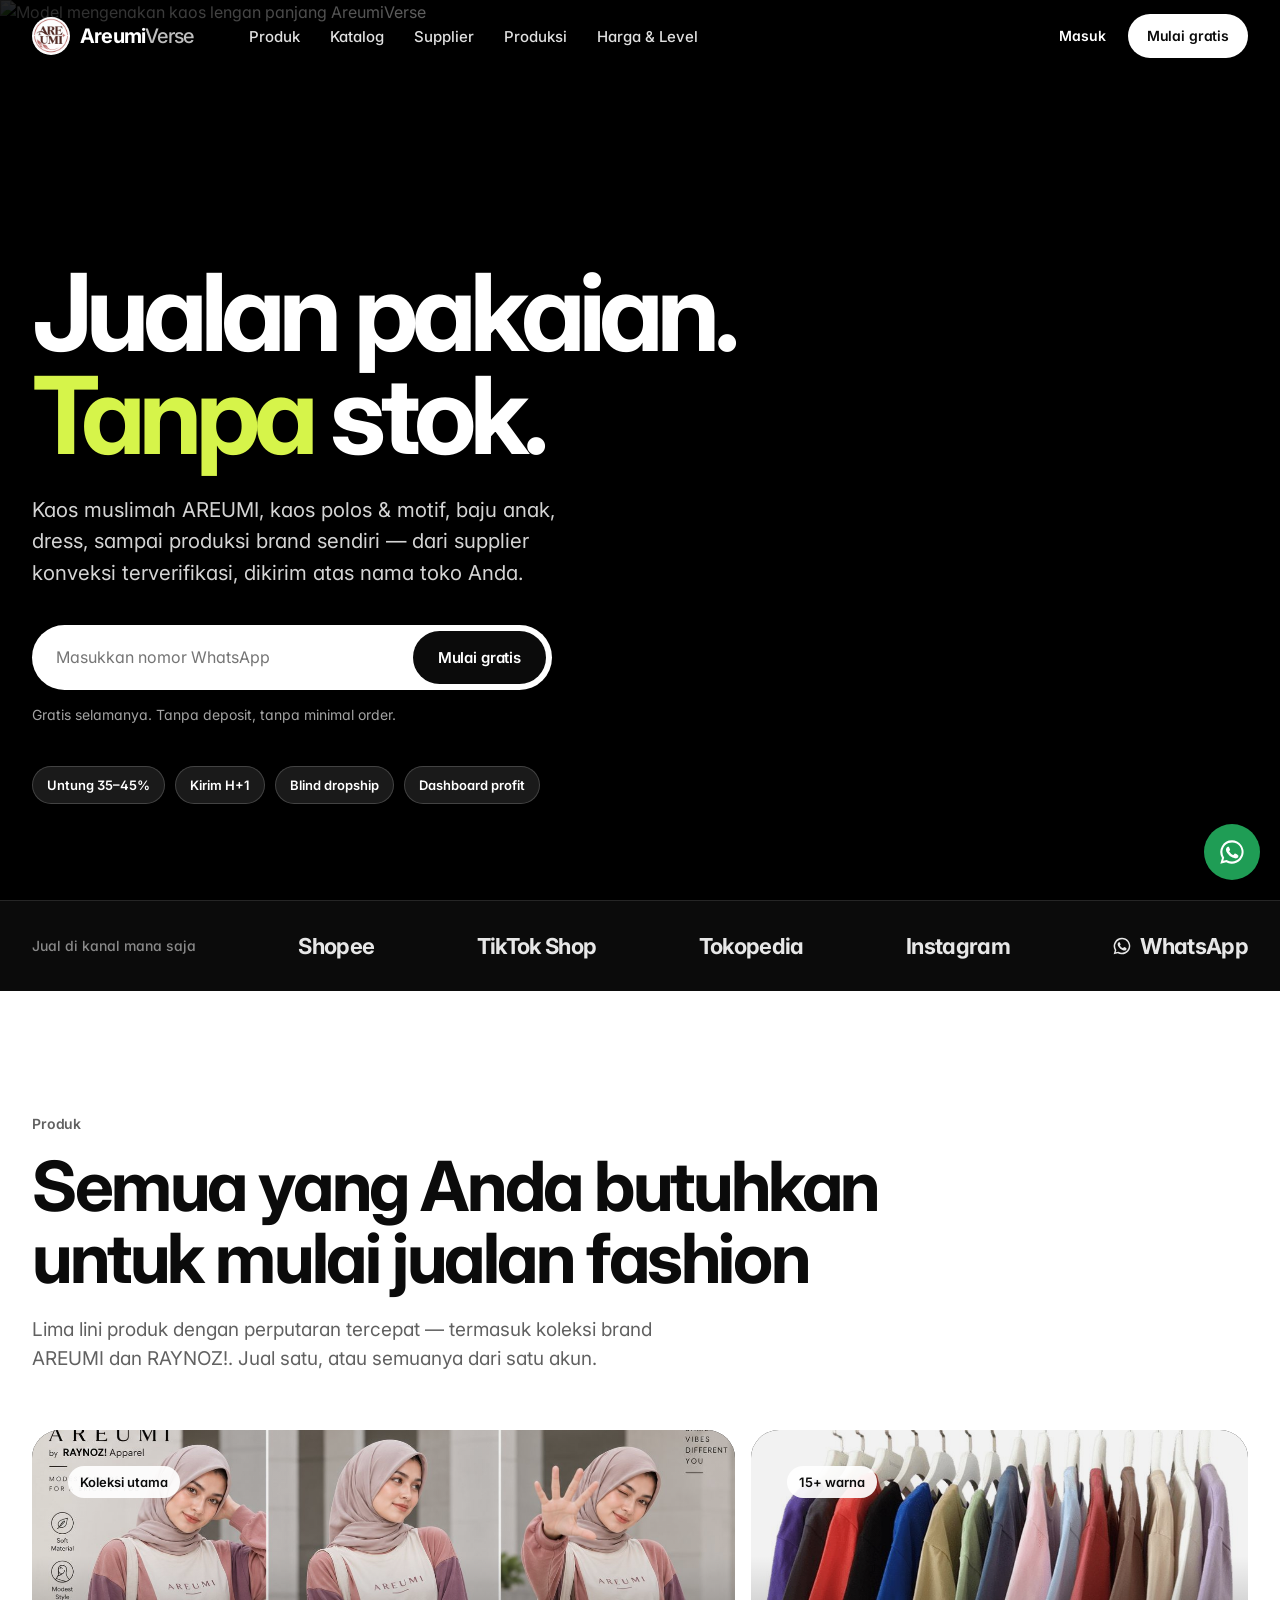
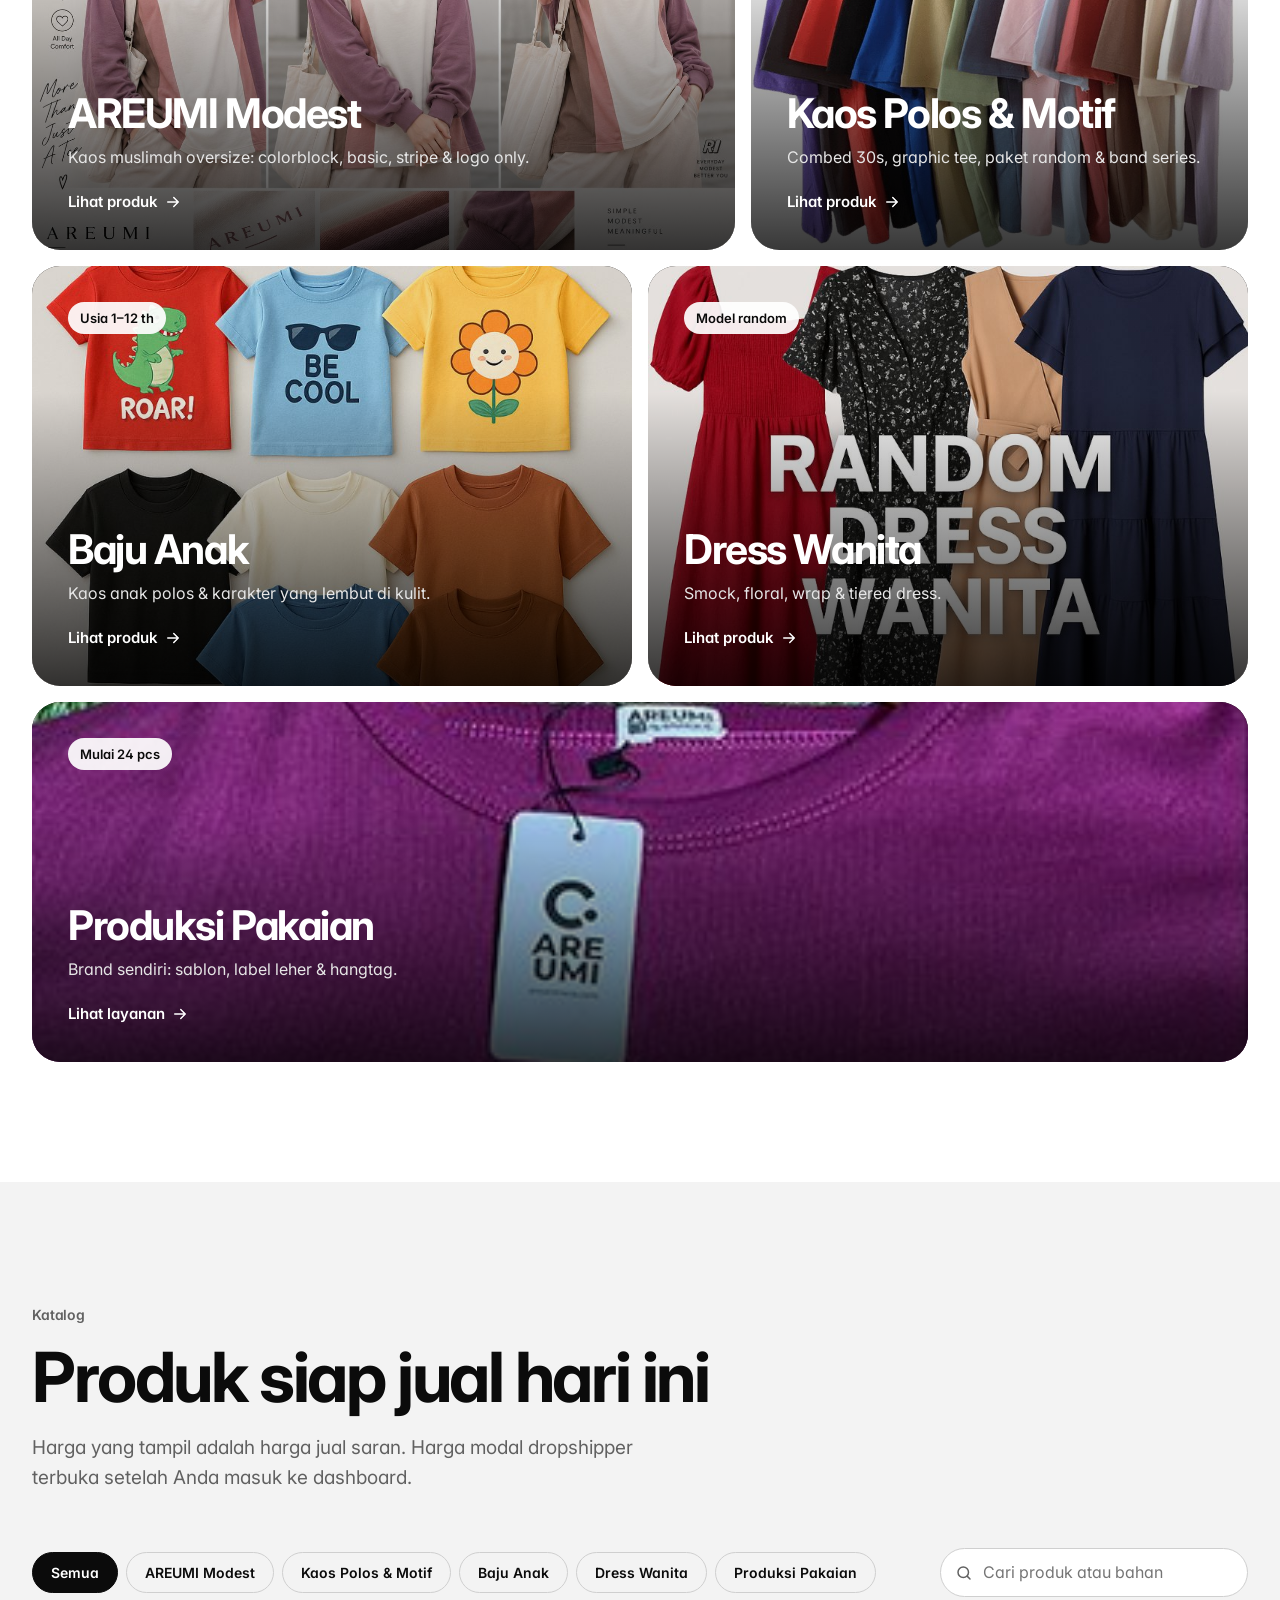
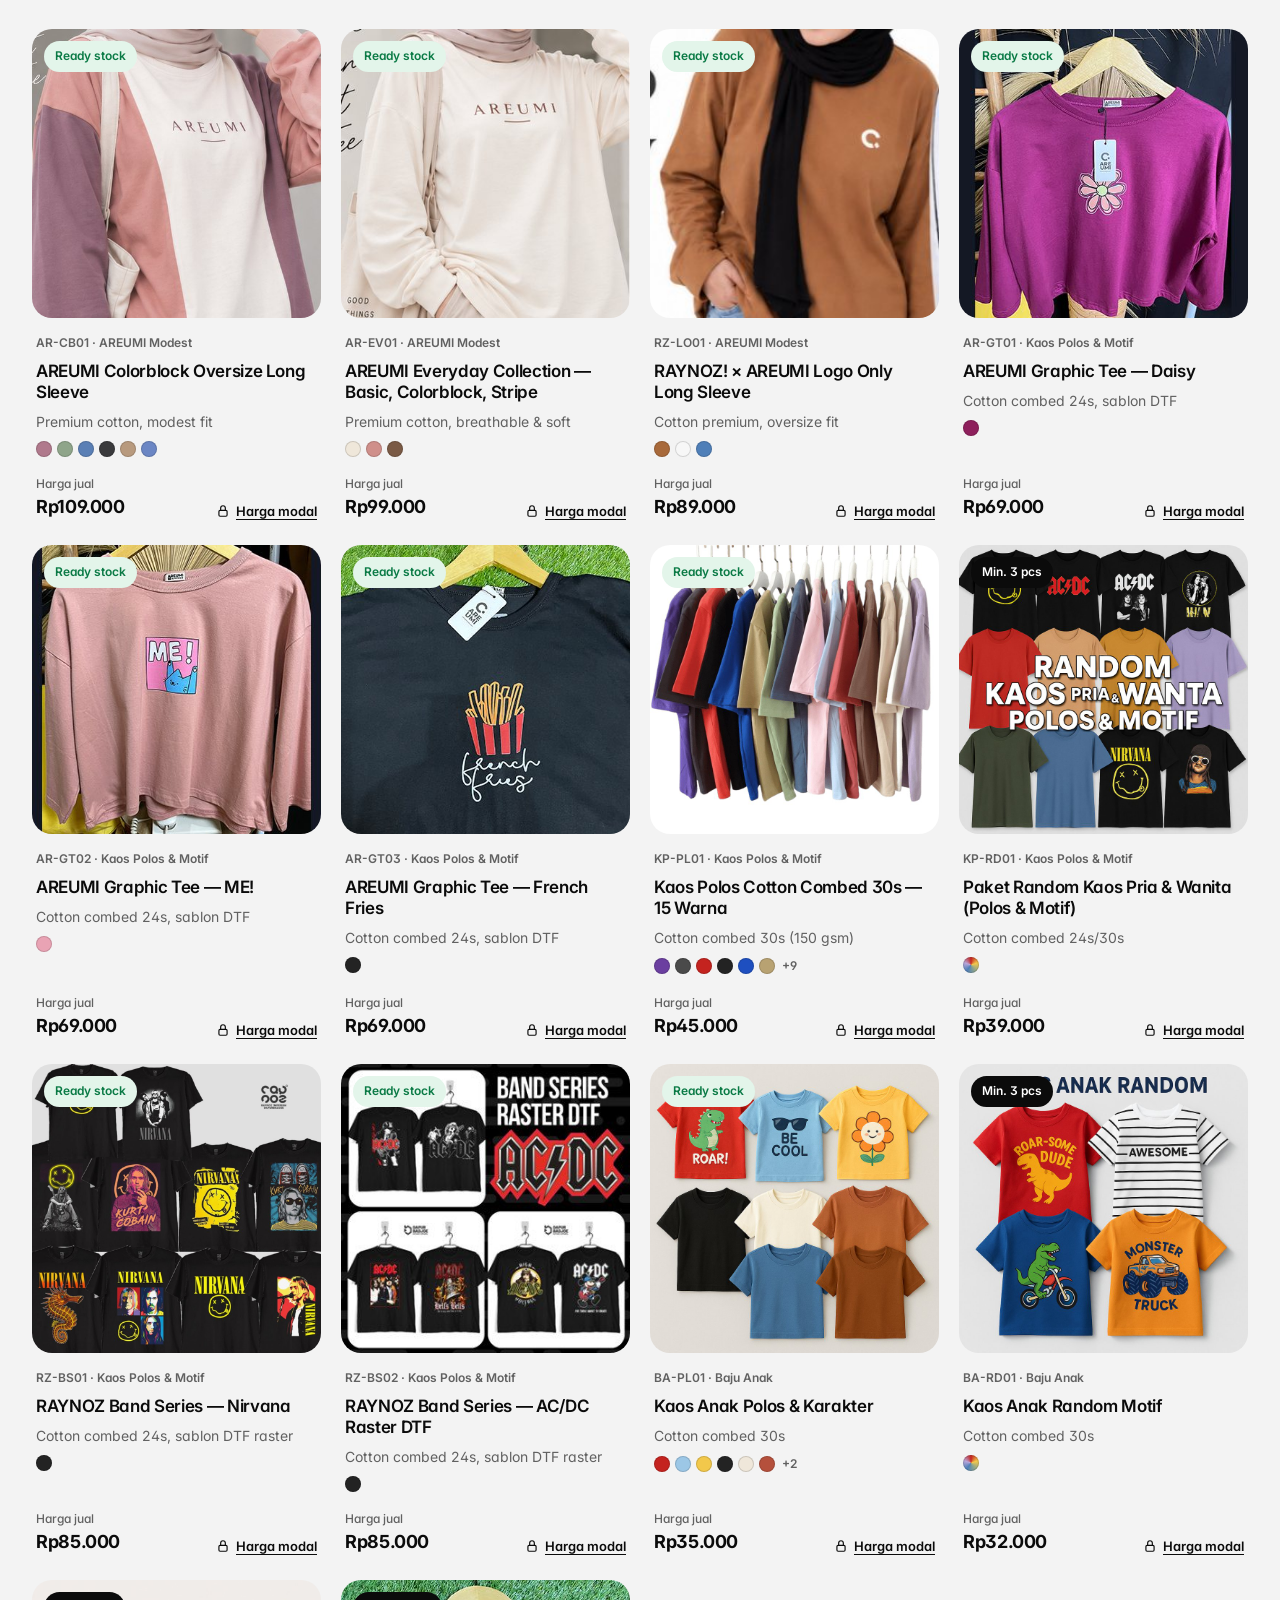
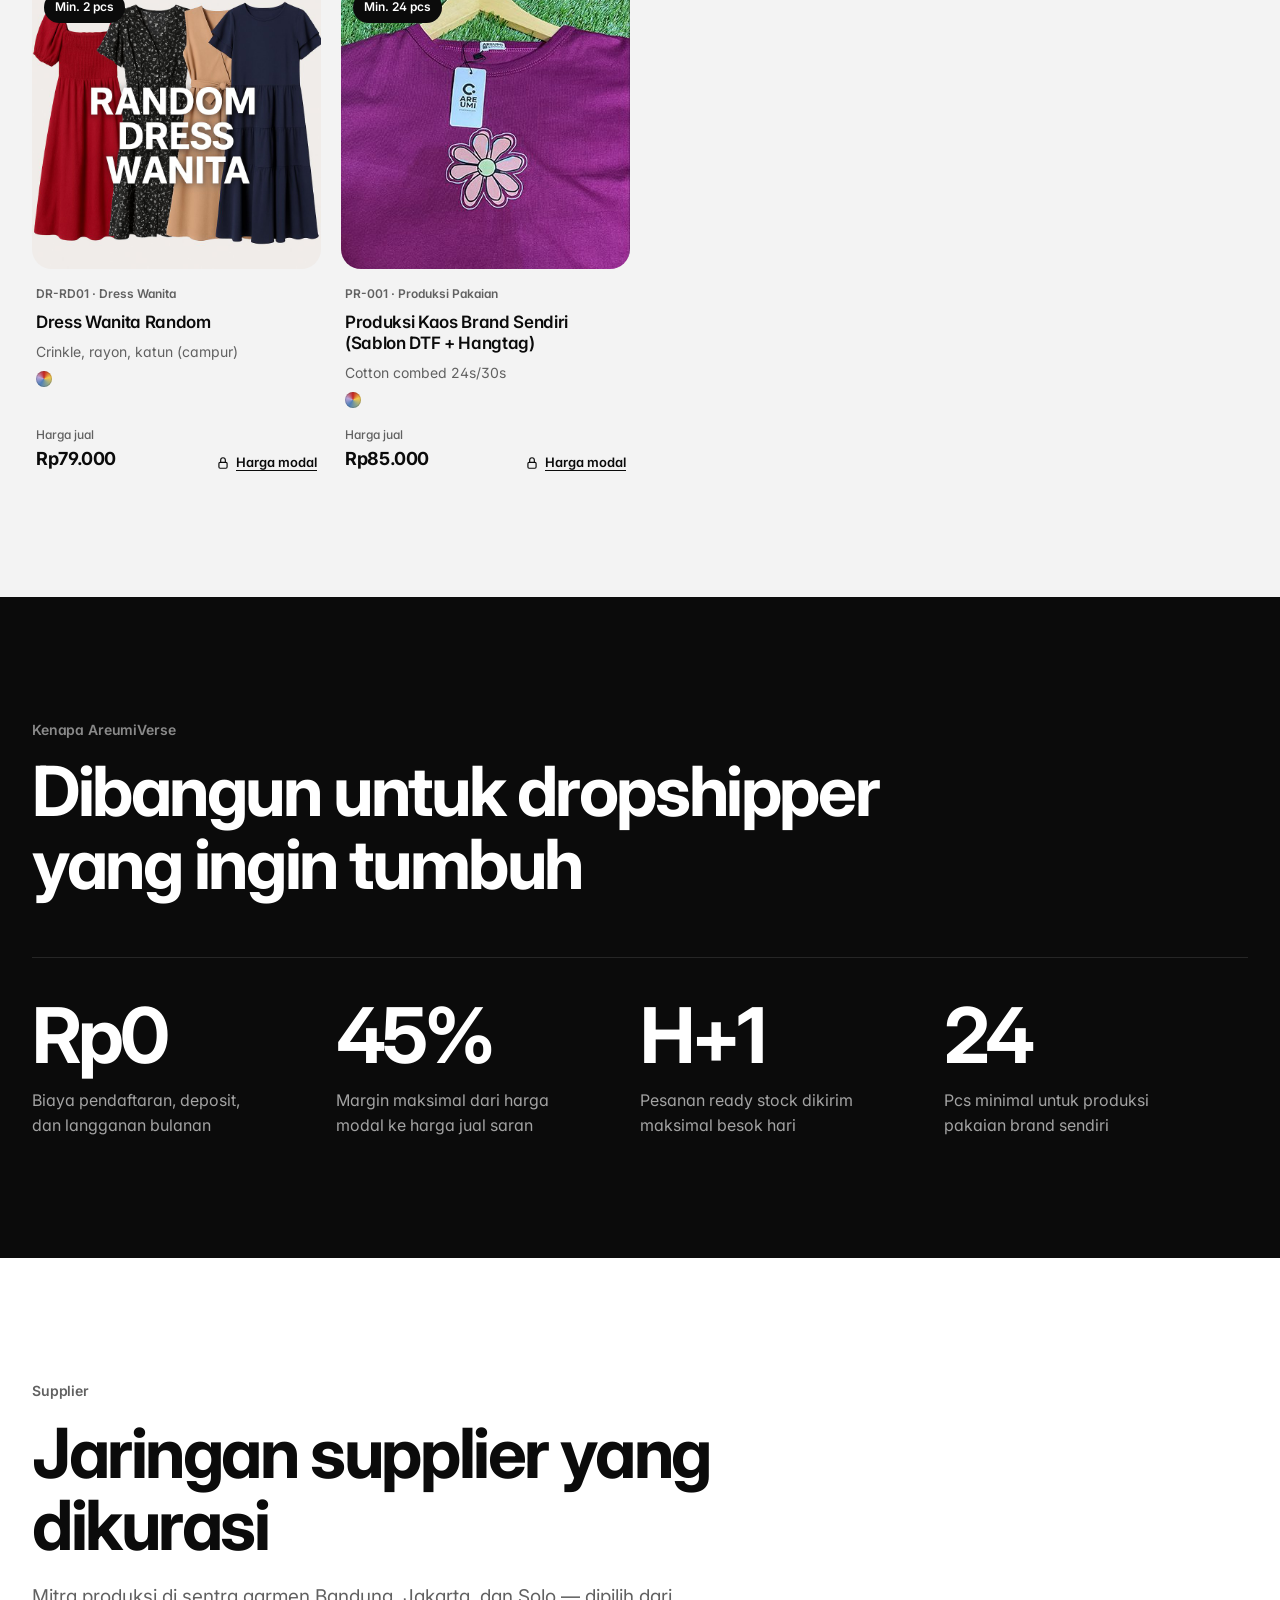
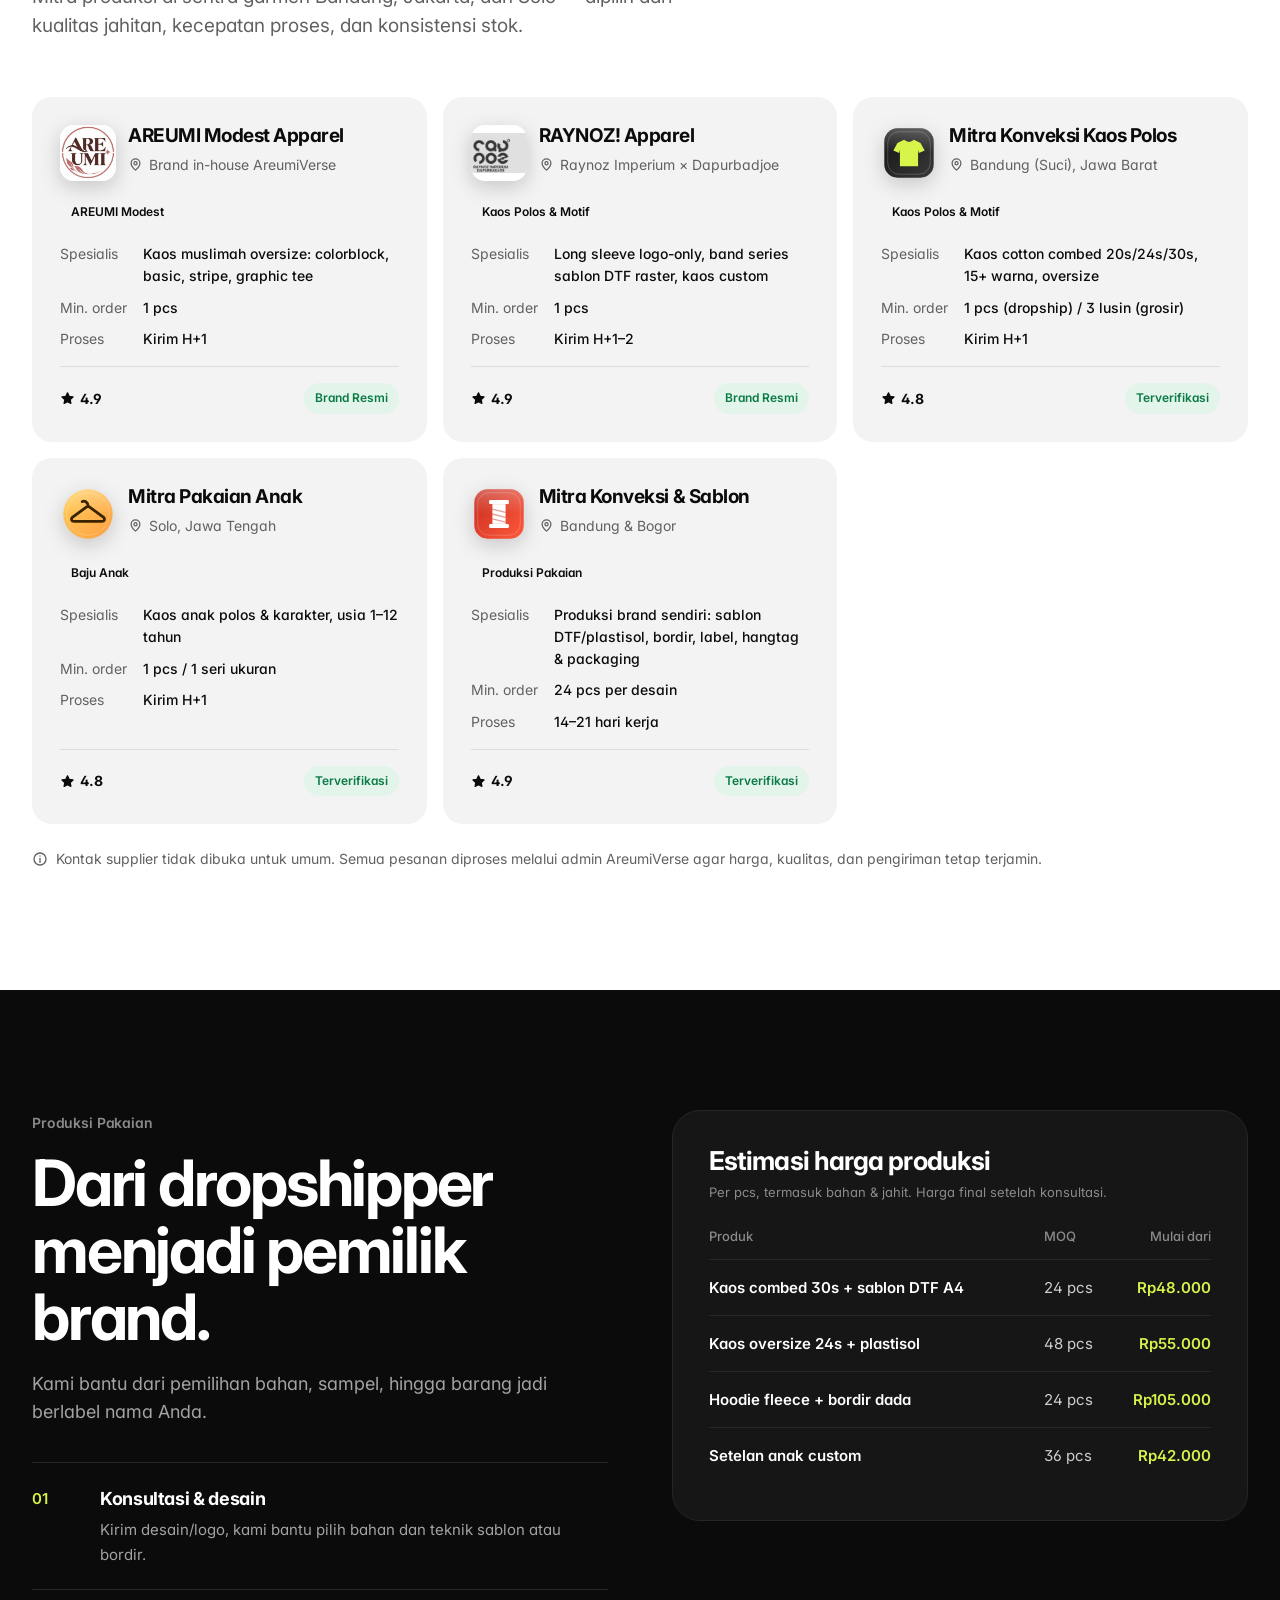
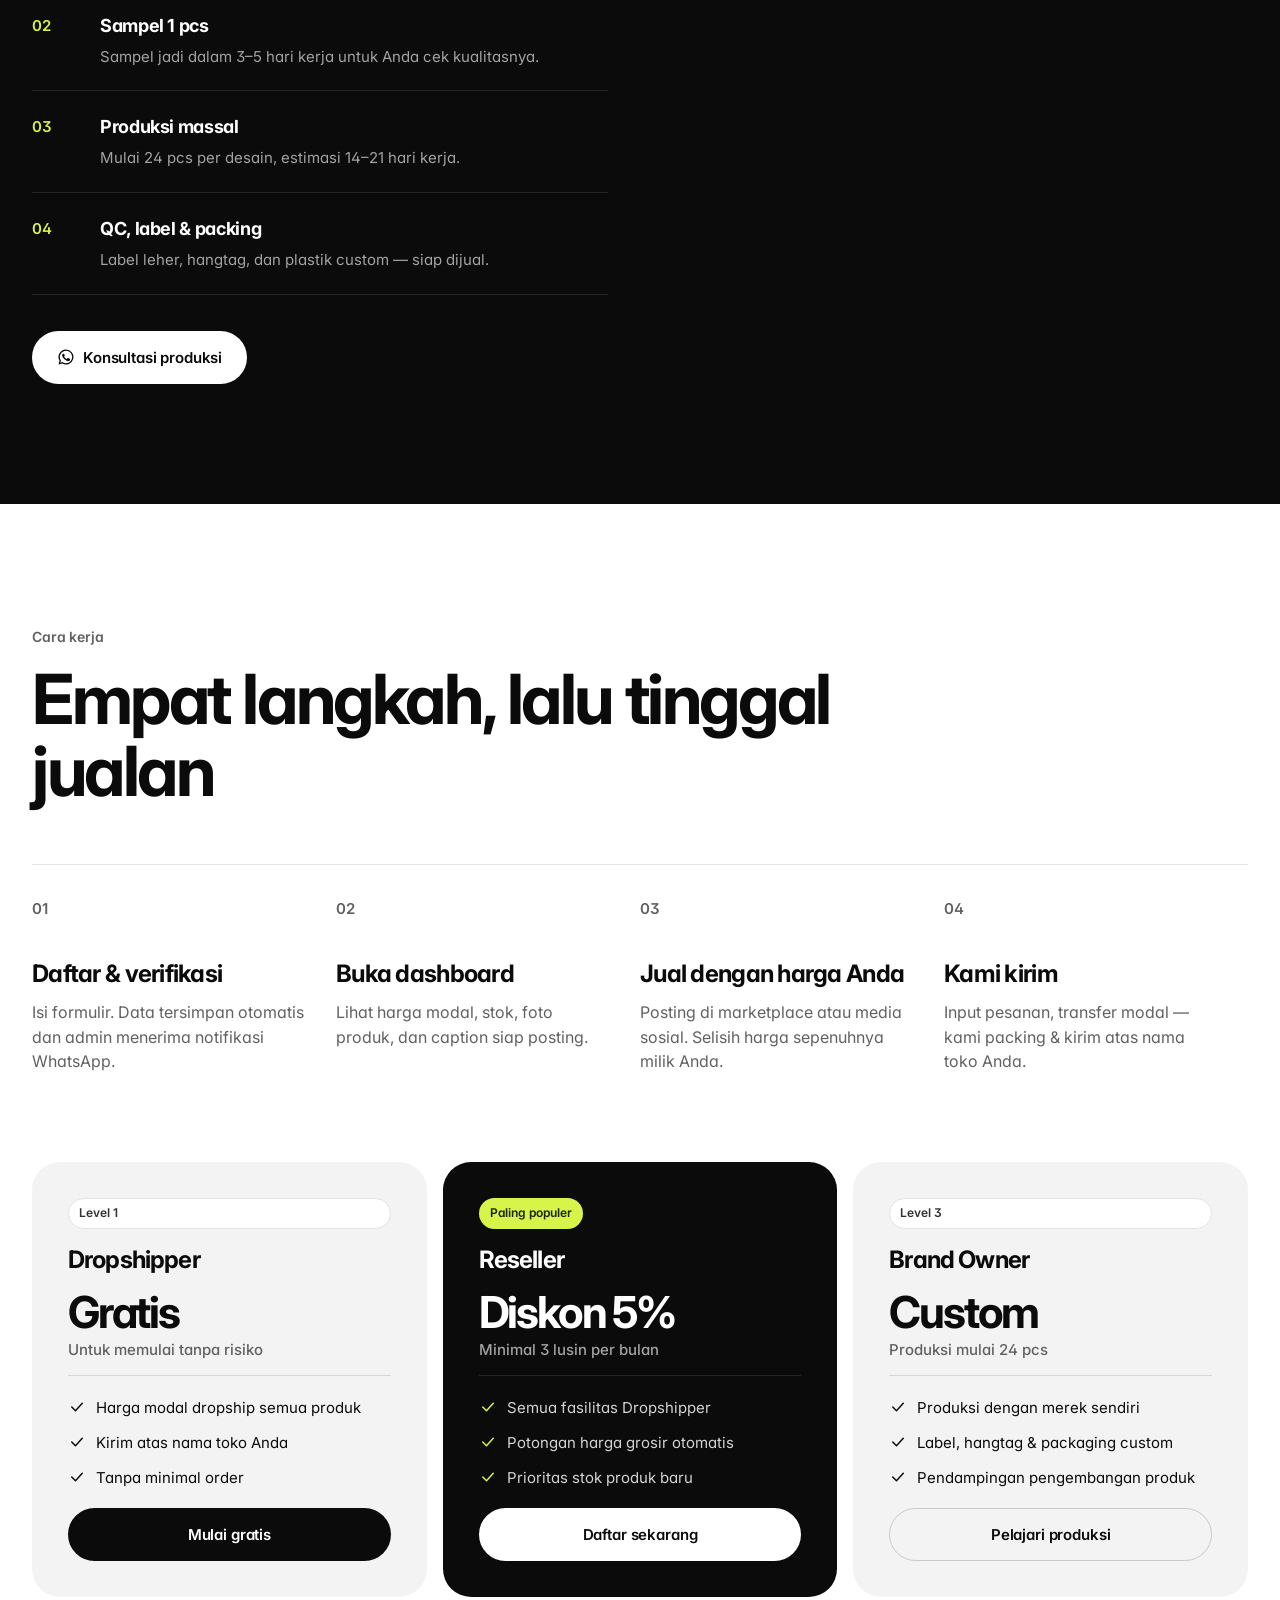
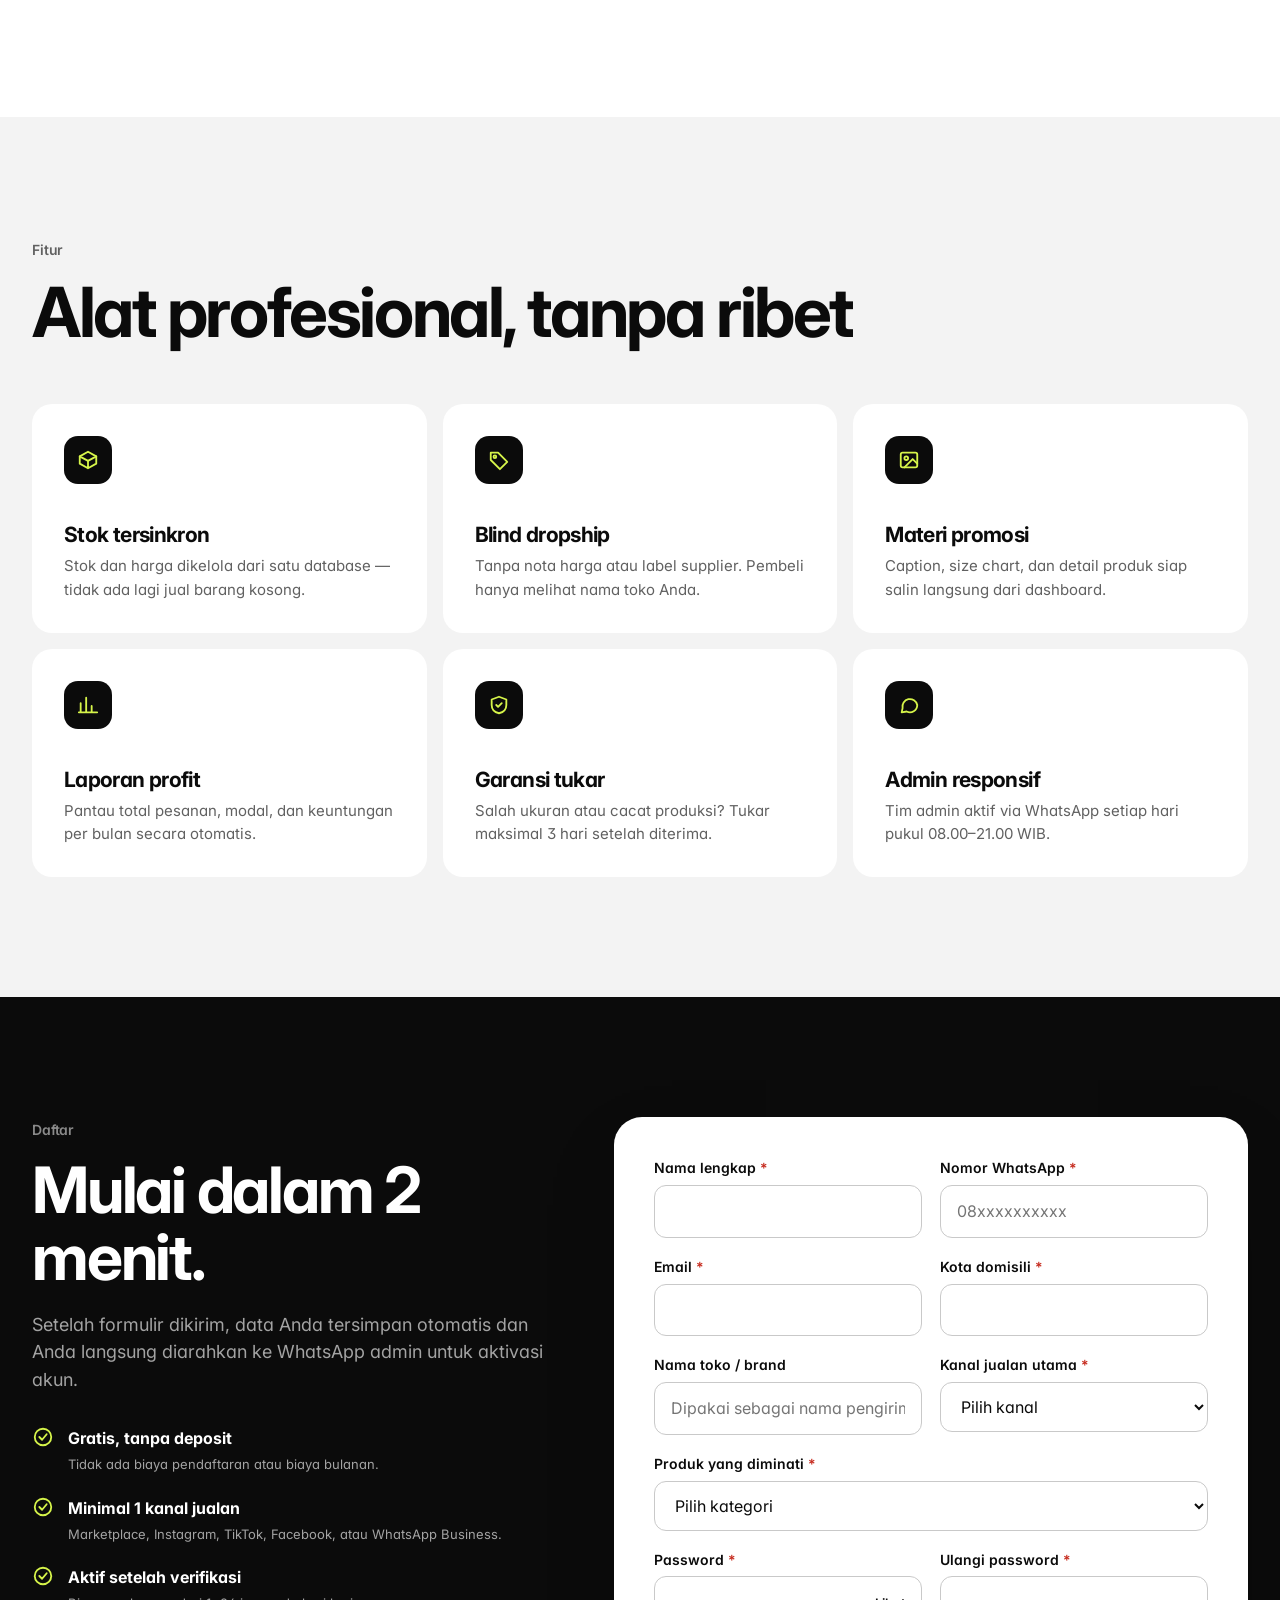
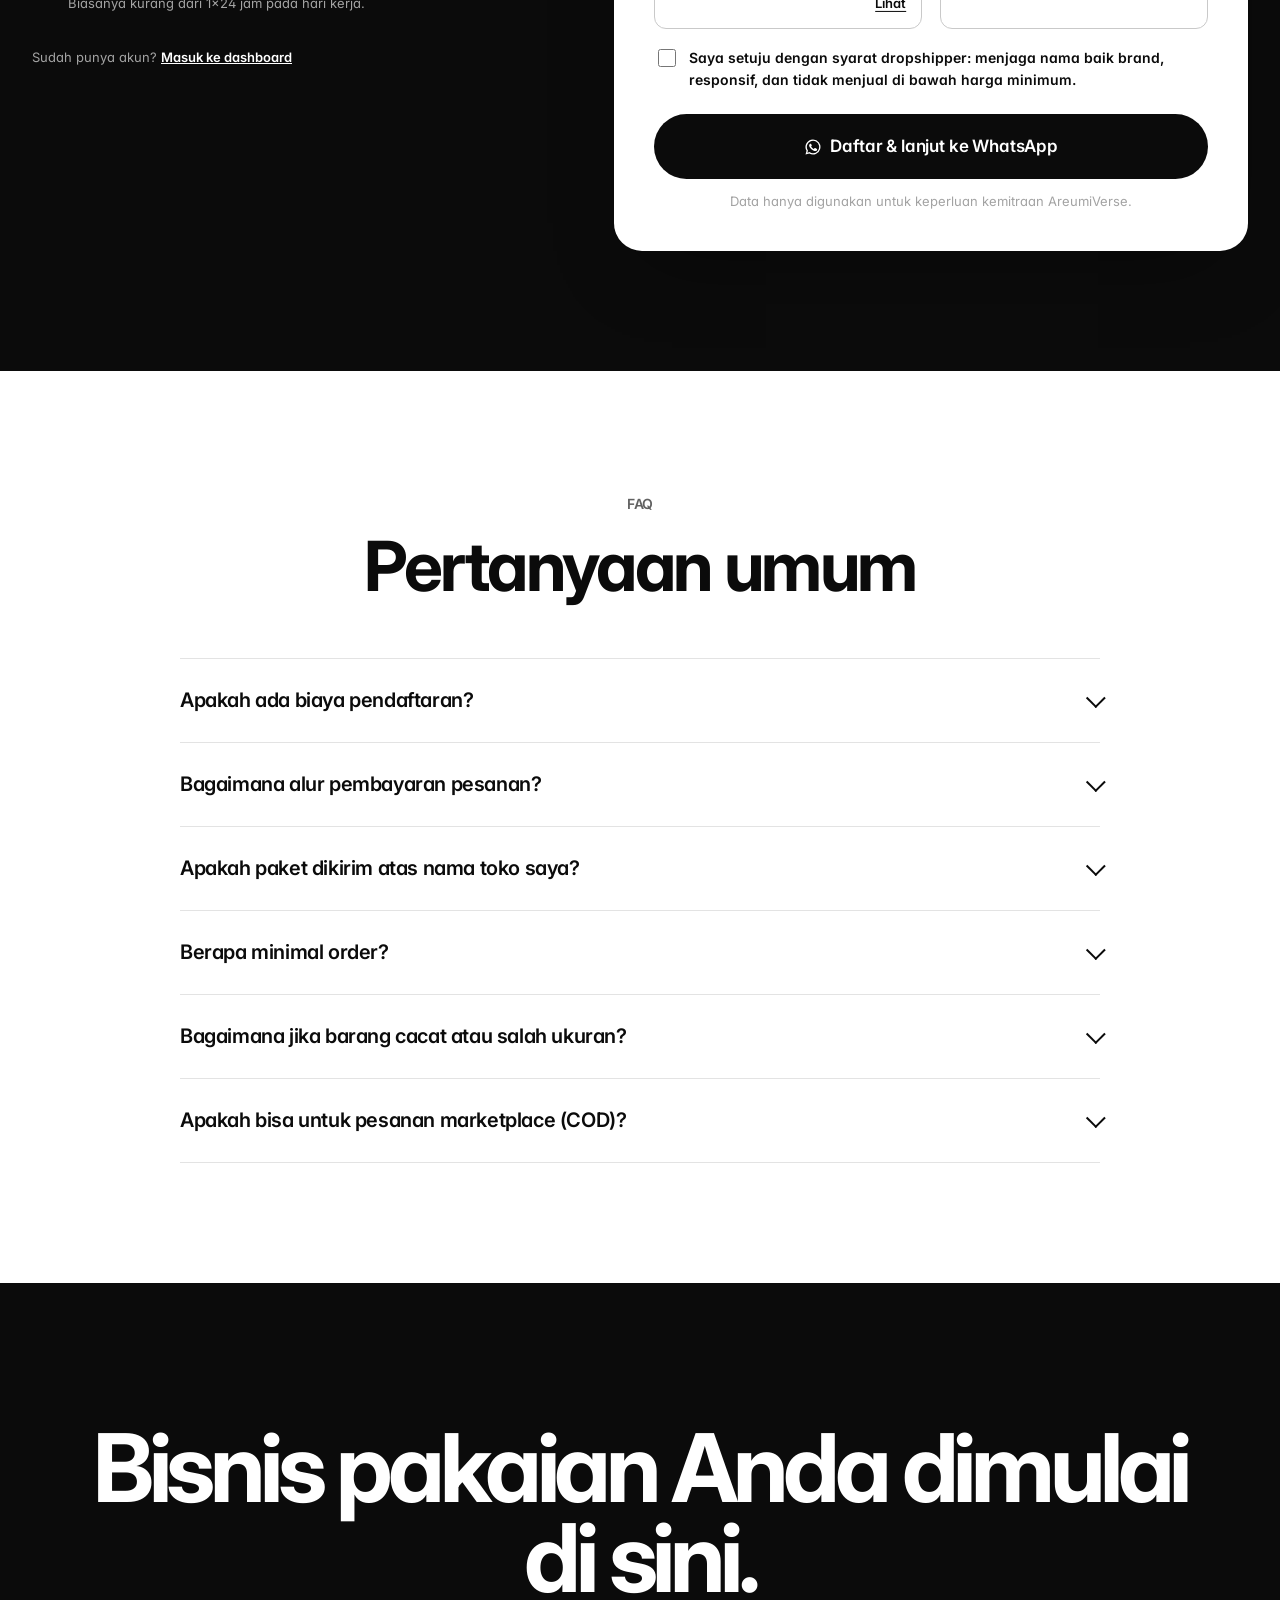
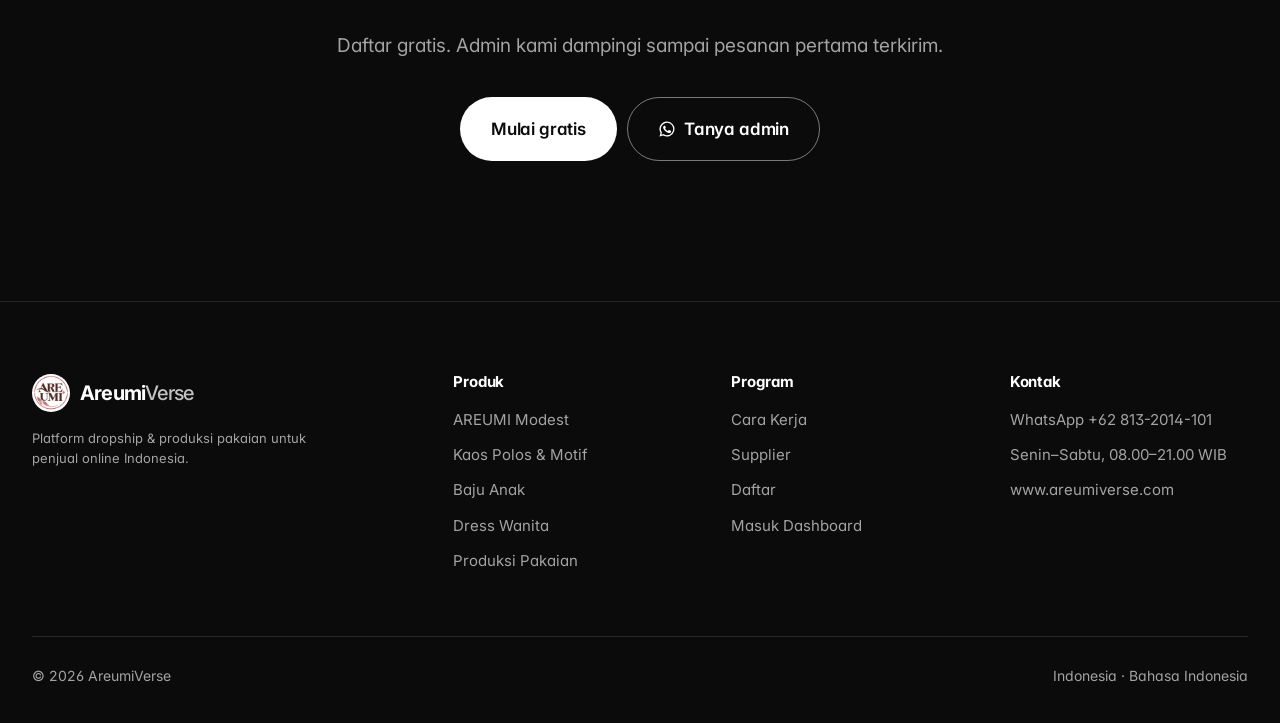
==== commit 9ddf8d3c: "update produk" ====
--- a/index.html
+++ b/index.html
@@ -4,12 +4,12 @@
   <meta charset="utf-8">
   <meta name="viewport" content="width=device-width, initial-scale=1">
   <title>AreumiVerse — Platform Dropship &amp; Produksi Pakaian</title>
-  <meta name="description" content="Mulai bisnis pakaian tanpa stok bersama AreumiVerse: kaos polos, baju anak, kemeja kantor, hingga produksi brand sendiri. Gratis daftar, kirim atas nama toko Anda.">
+  <meta name="description" content="Mulai bisnis pakaian tanpa stok bersama AreumiVerse: kaos muslimah AREUMI, kaos polos & motif, baju anak, dress, hingga produksi brand sendiri. Gratis daftar, kirim atas nama toko Anda.">
   <meta property="og:title" content="AreumiVerse — Dropship Pakaian Profesional">
-  <meta property="og:description" content="Kaos polos, baju anak, kemeja kantor & jasa produksi pakaian. Tanpa stok, tanpa biaya daftar.">
+  <meta property="og:description" content="Kaos muslimah, kaos polos & motif, baju anak, dress & jasa produksi pakaian. Tanpa stok, tanpa biaya daftar.">
   <meta property="og:image" content="banner.png">
   <meta name="theme-color" content="#000000">
-  <link rel="icon" type="image/png" href="images/logos/logo-f7d5ec1c1c543b1e946a635bb25ed19e.png">
+  <link rel="icon" type="image/png" href="images/brand/areumi-logo.png">
   <link rel="preconnect" href="https://fonts.googleapis.com">
   <link rel="preconnect" href="https://fonts.gstatic.com" crossorigin>
   <link rel="stylesheet" href="https://fonts.googleapis.com/css2?family=Inter:wght@400;500;600;700;800&display=swap">
@@ -21,7 +21,7 @@
   <header class="nav" id="nav">
     <div class="container nav-inner">
       <a class="logo" href="#top" aria-label="AreumiVerse beranda">
-        <span class="logo-mark"><svg><use href="#i-logo"/></svg></span>
+        <span class="logo-mark"><img src="images/brand/areumi-logo.png" alt=""></span>
         <span>Areumi<em>Verse</em></span>
       </a>
       <ul class="nav-links">
@@ -55,13 +55,13 @@
       <div class="hero-bg"><img src="banner.png" alt="Model mengenakan kaos lengan panjang AreumiVerse" width="1536" height="1024" fetchpriority="high"></div>
       <div class="container hero-content">
         <h1>Jualan pakaian.<br><em>Tanpa</em> stok.</h1>
-        <p class="lead">Kaos polos, baju anak, kemeja kantor, sampai produksi brand sendiri — dari supplier konveksi terverifikasi, dikirim atas nama toko Anda.</p>
+        <p class="lead">Kaos muslimah AREUMI, kaos polos &amp; motif, baju anak, dress, sampai produksi brand sendiri — dari supplier konveksi terverifikasi, dikirim atas nama toko Anda.</p>
         <form class="hero-form" id="hero-form">
           <input type="tel" id="hero-wa" inputmode="tel" placeholder="Masukkan nomor WhatsApp" aria-label="Nomor WhatsApp" autocomplete="tel">
           <button class="btn btn-primary" type="submit">Mulai gratis</button>
         </form>
         <p class="hero-note">Gratis selamanya. Tanpa deposit, tanpa minimal order.</p>
-        <div class="hero-badges"><span>Margin 30–45%</span><span>Kirim H+1</span><span>Blind dropship</span><span>Dashboard profit</span></div>
+        <div class="hero-badges"><span>Untung 35–45%</span><span>Kirim H+1</span><span>Blind dropship</span><span>Dashboard profit</span></div>
       </div>
     </section>
 
@@ -82,13 +82,14 @@
         <div class="section-head reveal">
           <span class="eyebrow">Produk</span>
           <h2>Semua yang Anda butuhkan untuk mulai jualan fashion</h2>
-          <p>Empat lini produk dengan perputaran tercepat. Pilih satu, atau jual semuanya dari satu akun.</p>
+          <p>Lima lini produk dengan perputaran tercepat — termasuk koleksi brand AREUMI dan RAYNOZ!. Jual satu, atau semuanya dari satu akun.</p>
         </div>
         <div class="cat-grid">
-          <button class="cat-card c1 reveal" data-cat="Kaos Polos"><span class="tag">Best seller</span><div class="art" data-art="Kaos Polos|Hitam"></div><div><h3>Kaos Polos</h3><p>Combed 20s–30s, oversize, lengan panjang &amp; hoodie.</p><span class="go">Lihat produk <svg><use href="#i-arrowR"/></svg></span></div></button>
-          <button class="cat-card c2 reveal" data-cat="Baju Anak"><span class="tag">Usia 1–12 th</span><div class="art" data-art="Baju Anak|Kuning"></div><div><h3>Baju Anak</h3><p>Kaos, setelan harian, dan piyama katun yang lembut.</p><span class="go">Lihat produk <svg><use href="#i-arrowR"/></svg></span></div></button>
-          <button class="cat-card c3 reveal" data-cat="Kemeja Kantor"><span class="tag">Formal &amp; seragam</span><div class="art" data-art="Kemeja Kantor|Biru Muda"></div><div><h3>Kemeja Kantor</h3><p>Oxford, toyobo, japan drill — pria, wanita &amp; seragam.</p><span class="go">Lihat produk <svg><use href="#i-arrowR"/></svg></span></div></button>
-          <button class="cat-card c4 reveal" data-cat="Produksi Pakaian"><span class="tag">Mulai 24 pcs</span><div class="art" data-art="Produksi Pakaian|Putih"></div><div><h3>Produksi Pakaian</h3><p>Bangun brand sendiri: sablon, bordir, label &amp; packaging.</p><span class="go">Lihat layanan <svg><use href="#i-arrowR"/></svg></span></div></button>
+          <button class="cat-card photo wide reveal" data-cat="AREUMI Modest"><img class="cat-img" src="images/produk/galeri-areumi-colorblock-3.jpg" alt="AREUMI Modest" loading="lazy"><span class="tag">Koleksi utama</span><div><h3>AREUMI Modest</h3><p>Kaos muslimah oversize: colorblock, basic, stripe &amp; logo only.</p><span class="go">Lihat produk <svg><use href="#i-arrowR"/></svg></span></div></button>
+          <button class="cat-card photo  reveal" data-cat="Kaos Polos &amp; Motif"><img class="cat-img" src="images/produk/kaos-polos-warna.jpg" alt="Kaos Polos &amp; Motif" loading="lazy"><span class="tag">15+ warna</span><div><h3>Kaos Polos &amp; Motif</h3><p>Combed 30s, graphic tee, paket random &amp; band series.</p><span class="go">Lihat produk <svg><use href="#i-arrowR"/></svg></span></div></button>
+          <button class="cat-card photo  reveal" data-cat="Baju Anak"><img class="cat-img" src="images/produk/kaos-anak-random-2.jpg" alt="Baju Anak" loading="lazy"><span class="tag">Usia 1–12 th</span><div><h3>Baju Anak</h3><p>Kaos anak polos &amp; karakter yang lembut di kulit.</p><span class="go">Lihat produk <svg><use href="#i-arrowR"/></svg></span></div></button>
+          <button class="cat-card photo  reveal" data-cat="Dress Wanita"><img class="cat-img" src="images/produk/dress-wanita-random.jpg" alt="Dress Wanita" loading="lazy"><span class="tag">Model random</span><div><h3>Dress Wanita</h3><p>Smock, floral, wrap &amp; tiered dress.</p><span class="go">Lihat produk <svg><use href="#i-arrowR"/></svg></span></div></button>
+          <button class="cat-card photo  reveal" data-cat="Produksi Pakaian"><img class="cat-img" src="images/produk/areumi-daisy-magenta-2.jpg" alt="Produksi Pakaian" loading="lazy"><span class="tag">Mulai 24 pcs</span><div><h3>Produksi Pakaian</h3><p>Brand sendiri: sablon, label leher &amp; hangtag.</p><span class="go">Lihat layanan <svg><use href="#i-arrowR"/></svg></span></div></button>
         </div>
       </div>
     </section>
@@ -161,11 +162,10 @@
           <table>
             <thead><tr><th>Produk</th><th>MOQ</th><th>Mulai dari</th></tr></thead>
             <tbody>
-              <tr><td><strong>Kaos combed 30s + sablon DTF A4</strong></td><td>24 pcs</td><td><strong>Rp58.000</strong></td></tr>
-              <tr><td><strong>Kaos oversize 24s + plastisol</strong></td><td>48 pcs</td><td><strong>Rp67.000</strong></td></tr>
-              <tr><td><strong>Hoodie fleece + bordir dada</strong></td><td>24 pcs</td><td><strong>Rp125.000</strong></td></tr>
-              <tr><td><strong>Kemeja seragam drill + bordir</strong></td><td>24 pcs</td><td><strong>Rp115.000</strong></td></tr>
-              <tr><td><strong>Setelan anak custom</strong></td><td>36 pcs</td><td><strong>Rp49.000</strong></td></tr>
+              <tr><td><strong>Kaos combed 30s + sablon DTF A4</strong></td><td>24 pcs</td><td><strong>Rp48.000</strong></td></tr>
+              <tr><td><strong>Kaos oversize 24s + plastisol</strong></td><td>48 pcs</td><td><strong>Rp55.000</strong></td></tr>
+              <tr><td><strong>Hoodie fleece + bordir dada</strong></td><td>24 pcs</td><td><strong>Rp105.000</strong></td></tr>
+              <tr><td><strong>Setelan anak custom</strong></td><td>36 pcs</td><td><strong>Rp42.000</strong></td></tr>
             </tbody>
           </table>
         </div>
@@ -274,7 +274,7 @@
               <div class="field full"><label for="r-minat">Produk yang diminati <span class="req">*</span></label>
                 <select id="r-minat" name="minat" required>
                   <option value="">Pilih kategori</option>
-                  <option>Kaos Polos</option><option>Baju Anak</option><option>Kemeja Kantor</option><option>Produksi Pakaian</option><option>Semua kategori</option>
+                  <option>AREUMI Modest</option><option>Kaos Polos &amp; Motif</option><option>Baju Anak</option><option>Dress Wanita</option><option>Produksi Pakaian</option><option>Semua kategori</option>
                 </select><span class="err">Pilih kategori produk.</span></div>
               <div class="field"><label for="r-pw">Password <span class="req">*</span></label><div class="pw-wrap"><input id="r-pw" name="password" type="password" autocomplete="new-password" minlength="6" required><button type="button" class="pw-toggle" data-pw="r-pw">Lihat</button></div><span class="err">Minimal 6 karakter.</span></div>
               <div class="field"><label for="r-pw2">Ulangi password <span class="req">*</span></label><input id="r-pw2" name="password2" type="password" autocomplete="new-password" required><span class="err">Password tidak sama.</span></div>
@@ -301,7 +301,7 @@
           <details><summary>Apakah ada biaya pendaftaran?</summary><p>Tidak. Pendaftaran dropshipper AreumiVerse 100% gratis, tanpa deposit dan tanpa biaya bulanan.</p></details>
           <details><summary>Bagaimana alur pembayaran pesanan?</summary><p>Setelah input pesanan di dashboard, Anda transfer harga modal + ongkir ke rekening admin. Pesanan diproses setelah pembayaran terkonfirmasi, lalu nomor resi diperbarui di dashboard.</p></details>
           <details><summary>Apakah paket dikirim atas nama toko saya?</summary><p>Ya. Nama dan nomor pengirim menggunakan data toko Anda, tanpa nota harga atau label supplier di dalam paket.</p></details>
-          <details><summary>Berapa minimal order?</summary><p>Produk ready stock tidak ada minimal order — 1 pcs pun kami kirim. Kemeja seragam minimal 12 pcs, dan jasa produksi pakaian mulai 24 pcs per desain.</p></details>
+          <details><summary>Berapa minimal order?</summary><p>Produk ready stock tidak ada minimal order — 1 pcs pun kami kirim. Paket random minimal 2–3 pcs, dan jasa produksi pakaian mulai 24 pcs per desain.</p></details>
           <details><summary>Bagaimana jika barang cacat atau salah ukuran?</summary><p>Ajukan klaim maksimal 3 hari setelah barang diterima dengan video unboxing. Kami ganti barang atau refund sesuai kondisi.</p></details>
           <details><summary>Apakah bisa untuk pesanan marketplace (COD)?</summary><p>Bisa. Kirimkan label resi dari marketplace melalui WhatsApp admin, kami yang mencetak dan mengirim.</p></details>
         </div>
@@ -324,10 +324,10 @@
     <div class="container">
       <div class="footer-grid">
         <div>
-          <a class="logo" href="#top"><span class="logo-mark"><svg><use href="#i-logo"/></svg></span><span>Areumi<em>Verse</em></span></a>
+          <a class="logo" href="#top"><span class="logo-mark"><img src="images/brand/areumi-logo.png" alt=""></span><span>Areumi<em>Verse</em></span></a>
           <p class="small" style="max-width:300px">Platform dropship &amp; produksi pakaian untuk penjual online Indonesia.</p>
         </div>
-        <div><h4>Produk</h4><ul><li><a href="#katalog" data-cat-link="Kaos Polos">Kaos Polos</a></li><li><a href="#katalog" data-cat-link="Baju Anak">Baju Anak</a></li><li><a href="#katalog" data-cat-link="Kemeja Kantor">Kemeja Kantor</a></li><li><a href="#produksi">Produksi Pakaian</a></li></ul></div>
+        <div><h4>Produk</h4><ul><li><a href="#katalog" data-cat-link="AREUMI Modest">AREUMI Modest</a></li><li><a href="#katalog" data-cat-link="Kaos Polos &amp; Motif">Kaos Polos &amp; Motif</a></li><li><a href="#katalog" data-cat-link="Baju Anak">Baju Anak</a></li><li><a href="#katalog" data-cat-link="Dress Wanita">Dress Wanita</a></li><li><a href="#produksi">Produksi Pakaian</a></li></ul></div>
         <div><h4>Program</h4><ul><li><a href="#cara-kerja">Cara Kerja</a></li><li><a href="#supplier">Supplier</a></li><li><a href="#daftar">Daftar</a></li><li><a href="login.html">Masuk Dashboard</a></li></ul></div>
         <div><h4>Kontak</h4><ul><li><a href="#" target="_blank" rel="noopener" id="foot-wa">WhatsApp</a></li><li>Senin–Sabtu, 08.00–21.00 WIB</li><li><a href="https://www.areumiverse.com">www.areumiverse.com</a></li></ul></div>
       </div>
@@ -340,6 +340,7 @@
   <script src="js/icons.js"></script>
   <script src="js/config.js"></script>
   <script src="js/data.js"></script>
+  <script src="js/mockup.js"></script>
   <script src="js/firebase-api.js"></script>
   <script src="js/common.js"></script>
   <script src="js/landing.js"></script>
--- a/css/style.css
+++ b/css/style.css
@@ -100,6 +100,8 @@
 .logo { display: inline-flex; align-items: center; gap: 10px; text-decoration: none; font-weight: 700; font-size: 20px; letter-spacing: -0.04em; }
 .logo-mark { width: 32px; height: 32px; border-radius: 9px; background: var(--accent); display: grid; place-items: center; color: var(--accent-ink); }
 .logo-mark svg { width: 19px; height: 19px; }
+.logo-mark:has(img) { width: 38px; height: 38px; border-radius: 50%; background: #fff; padding: 1px; box-shadow: 0 0 0 1px rgba(0,0,0,.06); }
+.logo-mark img { width: 100%; height: 100%; border-radius: 50%; object-fit: contain; }
 .logo span em { font-style: normal; font-weight: 500; opacity: .75; }
 .nav-links { display: flex; gap: 30px; list-style: none; margin: 0 auto 0 32px; padding: 0; }
 .nav-links a { text-decoration: none; font-weight: 500; font-size: 15px; opacity: .88; }
@@ -142,7 +144,10 @@
 /* ---------- Kategori (bento) ---------- */
 .cat-grid { display: grid; grid-template-columns: repeat(12, 1fr); gap: 16px; }
 .cat-card { position: relative; grid-column: span 6; border-radius: var(--radius-lg); padding: 36px; min-height: 420px; display: flex; flex-direction: column; justify-content: space-between; overflow: hidden; border: 0; background: var(--soft); color: var(--ink); cursor: pointer; text-align: left; transition: transform .3s; }
-.cat-card:nth-child(2), .cat-card:nth-child(3) { grid-column: span 6; }
+.cat-card { grid-column: span 6; }
+.cat-card.wide { grid-column: span 7; }
+.cat-card.wide + .cat-card { grid-column: span 5; }
+.cat-card:last-child { grid-column: span 12; min-height: 360px; }
 .cat-card:hover { transform: translateY(-4px); }
 .cat-card .art { position: absolute; right: -10px; bottom: -20px; width: 50%; max-width: 300px; aspect-ratio: 1; transition: transform .4s; }
 .cat-card:hover .art { transform: rotate(-5deg) scale(1.05); }
@@ -155,6 +160,42 @@
 .cat-card:hover .go svg { transform: translateX(4px); }
 .cat-card.c1 { background: #f1ede6; } .cat-card.c2 { background: #eef3e3; } .cat-card.c3 { background: #e9eef5; }
 .cat-card.c4 { background: var(--dark); color: #fff; } .cat-card.c4 p { color: #a3a3a3; } .cat-card.c4 .tag { background: var(--accent); color: var(--accent-ink); }
+
+/* kartu kategori berfoto */
+.cat-card.photo { background: #111; color: #fff; }
+.cat-card.photo .cat-img { position: absolute; inset: 0; width: 100%; height: 100%; object-fit: cover; object-position: 50% 30%; transition: transform .6s cubic-bezier(.2,.7,.2,1); }
+.cat-card.photo:hover .cat-img { transform: scale(1.05); }
+.cat-card.photo::after { content: ""; position: absolute; inset: 0; background: linear-gradient(180deg, rgba(0,0,0,.05) 30%, rgba(0,0,0,.78)); }
+.cat-card.photo > *:not(.cat-img) { position: relative; z-index: 1; }
+.cat-card.photo h3, .cat-card.photo p { max-width: 520px; }
+.cat-card.photo p { color: #e6e6e6; }
+.cat-card.photo .tag { background: rgba(255,255,255,.92); color: var(--ink); }
+
+/* ---------- Detail produk (galeri) ---------- */
+.modal-card.pd-card { width: min(1040px, 100%); position: relative; }
+.pd-x { position: absolute; right: 16px; top: 16px; z-index: 2; background: #fff; }
+.pd-grid { display: grid; grid-template-columns: minmax(0, 1.1fr) minmax(0, 1fr); }
+.pd-media { padding: 20px; background: var(--soft); }
+.pd-main { position: relative; aspect-ratio: 1 / 1; border-radius: 16px; overflow: hidden; background: #fff; }
+.pd-main img { position: absolute; inset: 0; width: 100%; height: 100%; object-fit: contain; background: #fff; }
+.pd-main svg { position: absolute; inset: 10%; width: 80%; height: 80%; }
+.pd-thumbs { display: flex; gap: 8px; margin-top: 12px; overflow-x: auto; padding-bottom: 4px; }
+.pd-thumb { flex: none; width: 64px; height: 64px; border-radius: 10px; overflow: hidden; border: 2px solid transparent; padding: 0; cursor: pointer; background: #fff; }
+.pd-thumb img { width: 100%; height: 100%; object-fit: cover; }
+.pd-thumb.active { border-color: var(--ink); }
+.pd-info { padding: 36px 32px 32px; display: flex; flex-direction: column; gap: 14px; }
+.pd-info .sku { font-size: 12px; font-weight: 600; color: var(--muted); }
+.pd-info h3 { font-size: 28px; letter-spacing: -0.035em; padding-right: 40px; }
+.pd-spec { display: grid; grid-template-columns: auto 1fr; gap: 10px 16px; margin: 6px 0 0; font-size: 14px; }
+.pd-spec dt { color: var(--muted); }
+.pd-spec dd { margin: 0; display: flex; flex-wrap: wrap; gap: 6px; }
+.pd-color { display: inline-flex; align-items: center; gap: 6px; border: 1px solid var(--line); background: #fff; border-radius: 999px; padding: 4px 10px 4px 5px; font-size: 13px; cursor: pointer; }
+.pd-color:hover { border-color: var(--ink); }
+.pd-color .swatch { width: 14px; height: 14px; }
+.pd-cta { display: flex; gap: 10px; flex-wrap: wrap; margin-top: auto; padding-top: 8px; }
+.product-media[role="button"] { cursor: zoom-in; }
+.pd-link { text-decoration: none; }
+.pd-link:hover { text-decoration: underline; text-underline-offset: 3px; }
 
 /* ---------- Katalog ---------- */
 .toolbar { display: flex; gap: 12px; justify-content: space-between; align-items: center; flex-wrap: wrap; margin-bottom: 32px; }
@@ -214,6 +255,9 @@
 .sup-head h3 { font-size: 19px; letter-spacing: -0.025em; line-height: 1.2; }
 .sup-head .loc { font-size: 14px; color: var(--muted); display: flex; gap: 6px; align-items: center; margin-top: 6px; }
 .sup-head .loc svg { width: 15px; height: 15px; }
+.sup-logo { width: 56px; height: 56px; flex: none; filter: drop-shadow(0 6px 10px rgba(0,0,0,.18)); }
+.sup-logo svg, .sup-logo img { width: 100%; height: 100%; object-fit: contain; }
+.sup-logo img { border-radius: 14px; background: #fff; }
 .sup-avatar { width: 48px; height: 48px; border-radius: 14px; background: var(--ink); color: var(--accent); display: grid; place-items: center; font-weight: 700; flex: none; letter-spacing: -0.02em; }
 .sup dl { display: grid; grid-template-columns: auto 1fr; gap: 10px 16px; margin: 0; font-size: 14px; }
 .sup dt { color: var(--muted); }
@@ -442,7 +486,9 @@
   .nav-links, .nav-cta .btn-ghost { display: none; }
   .nav-toggle { display: grid; }
   .prod-grid, .reg-wrap, .two-col { grid-template-columns: 1fr; }
-  .cat-card, .cat-card:nth-child(2), .cat-card:nth-child(3) { grid-column: span 12; min-height: 340px; }
+  .cat-card, .cat-card.wide, .cat-card.wide + .cat-card, .cat-card:last-child { grid-column: span 6; min-height: 340px; }
+  .pd-grid { grid-template-columns: 1fr; }
+  .pd-info { padding: 24px; }
   .sup-grid, .tiers, .benefit-grid { grid-template-columns: 1fr 1fr; }
   .product-grid { grid-template-columns: repeat(2, 1fr); }
   .auth { grid-template-columns: 1fr; }
@@ -466,7 +512,7 @@
   .product-grid { grid-template-columns: 1fr 1fr; gap: 14px; }
   .product-body h3 { font-size: 15px; }
   .price-row { flex-direction: column; align-items: start; }
-  .cat-card { padding: 26px; min-height: 300px; }
+  .cat-card, .cat-card.wide, .cat-card.wide + .cat-card, .cat-card:last-child { grid-column: span 12; padding: 26px; min-height: 300px; }
   .card { padding: 24px; }
   .price-table { padding: 24px; }
   .cta-final { padding: 96px 0; }
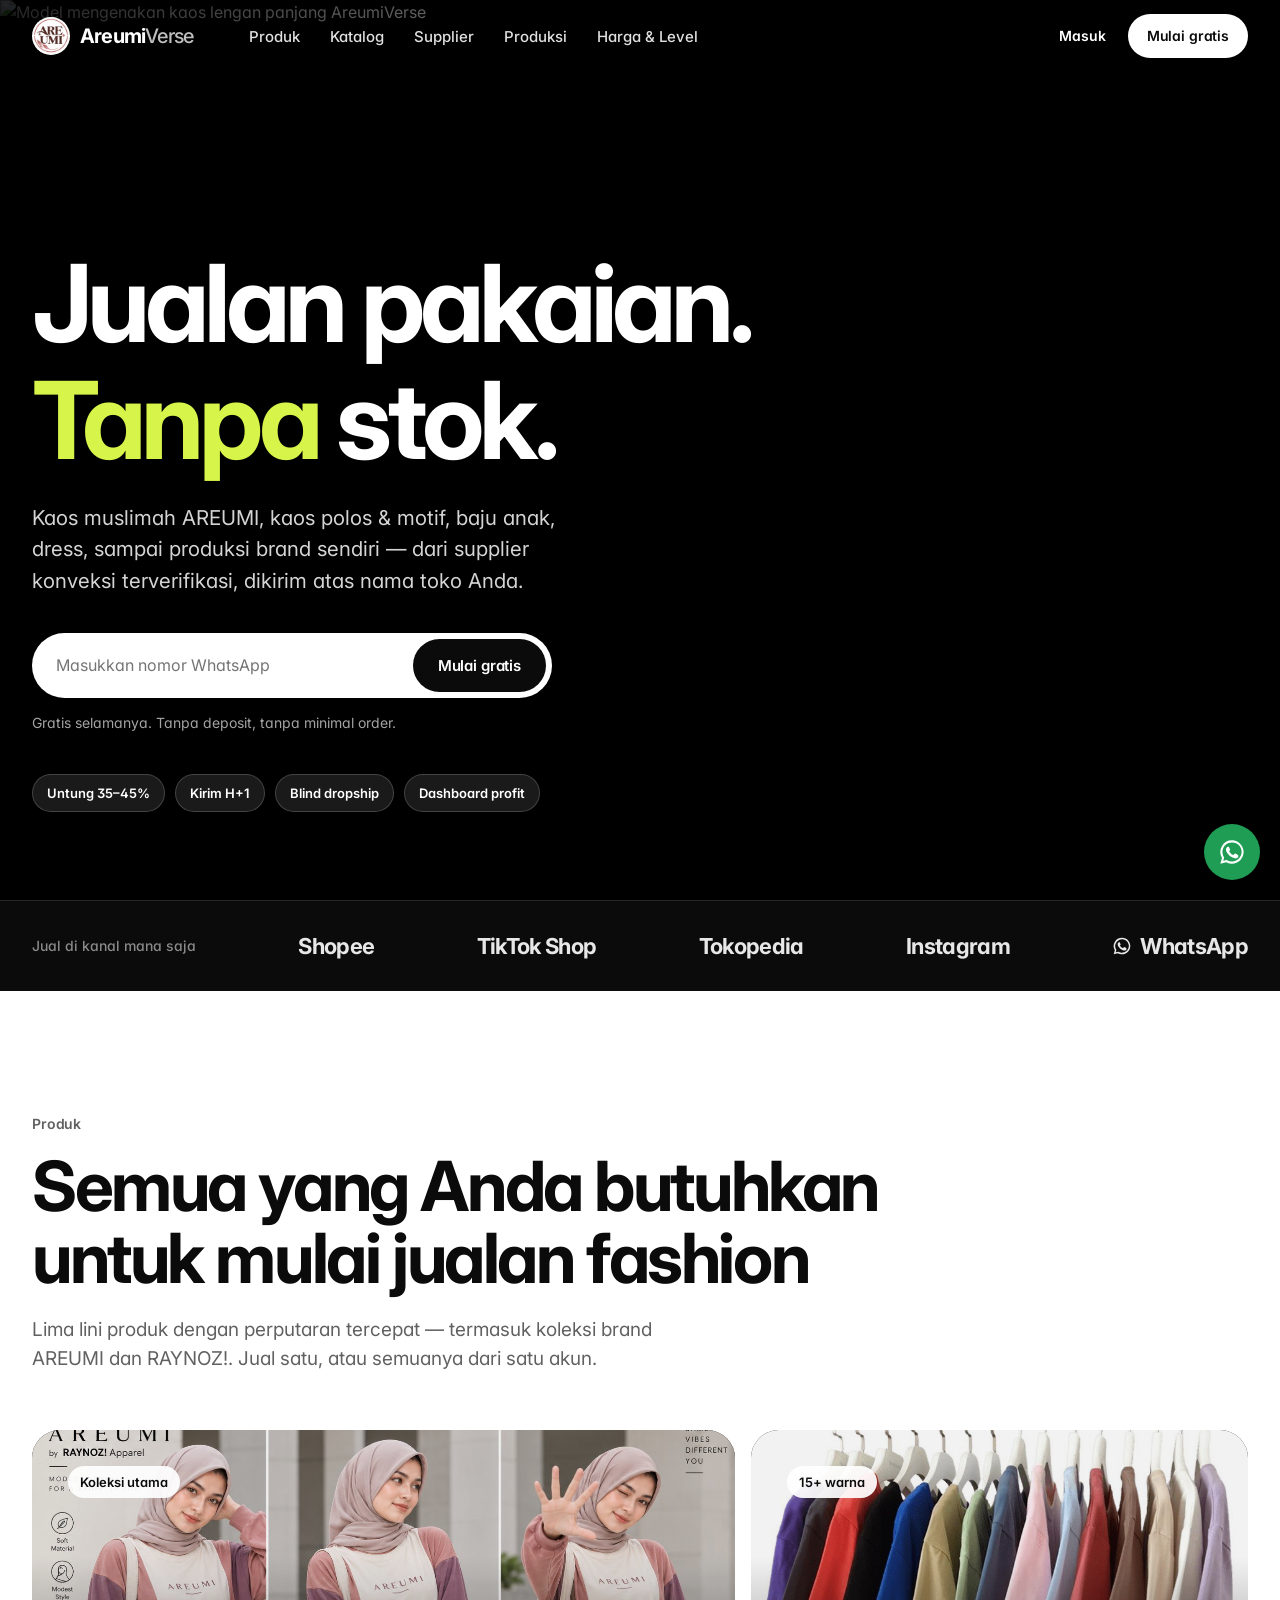
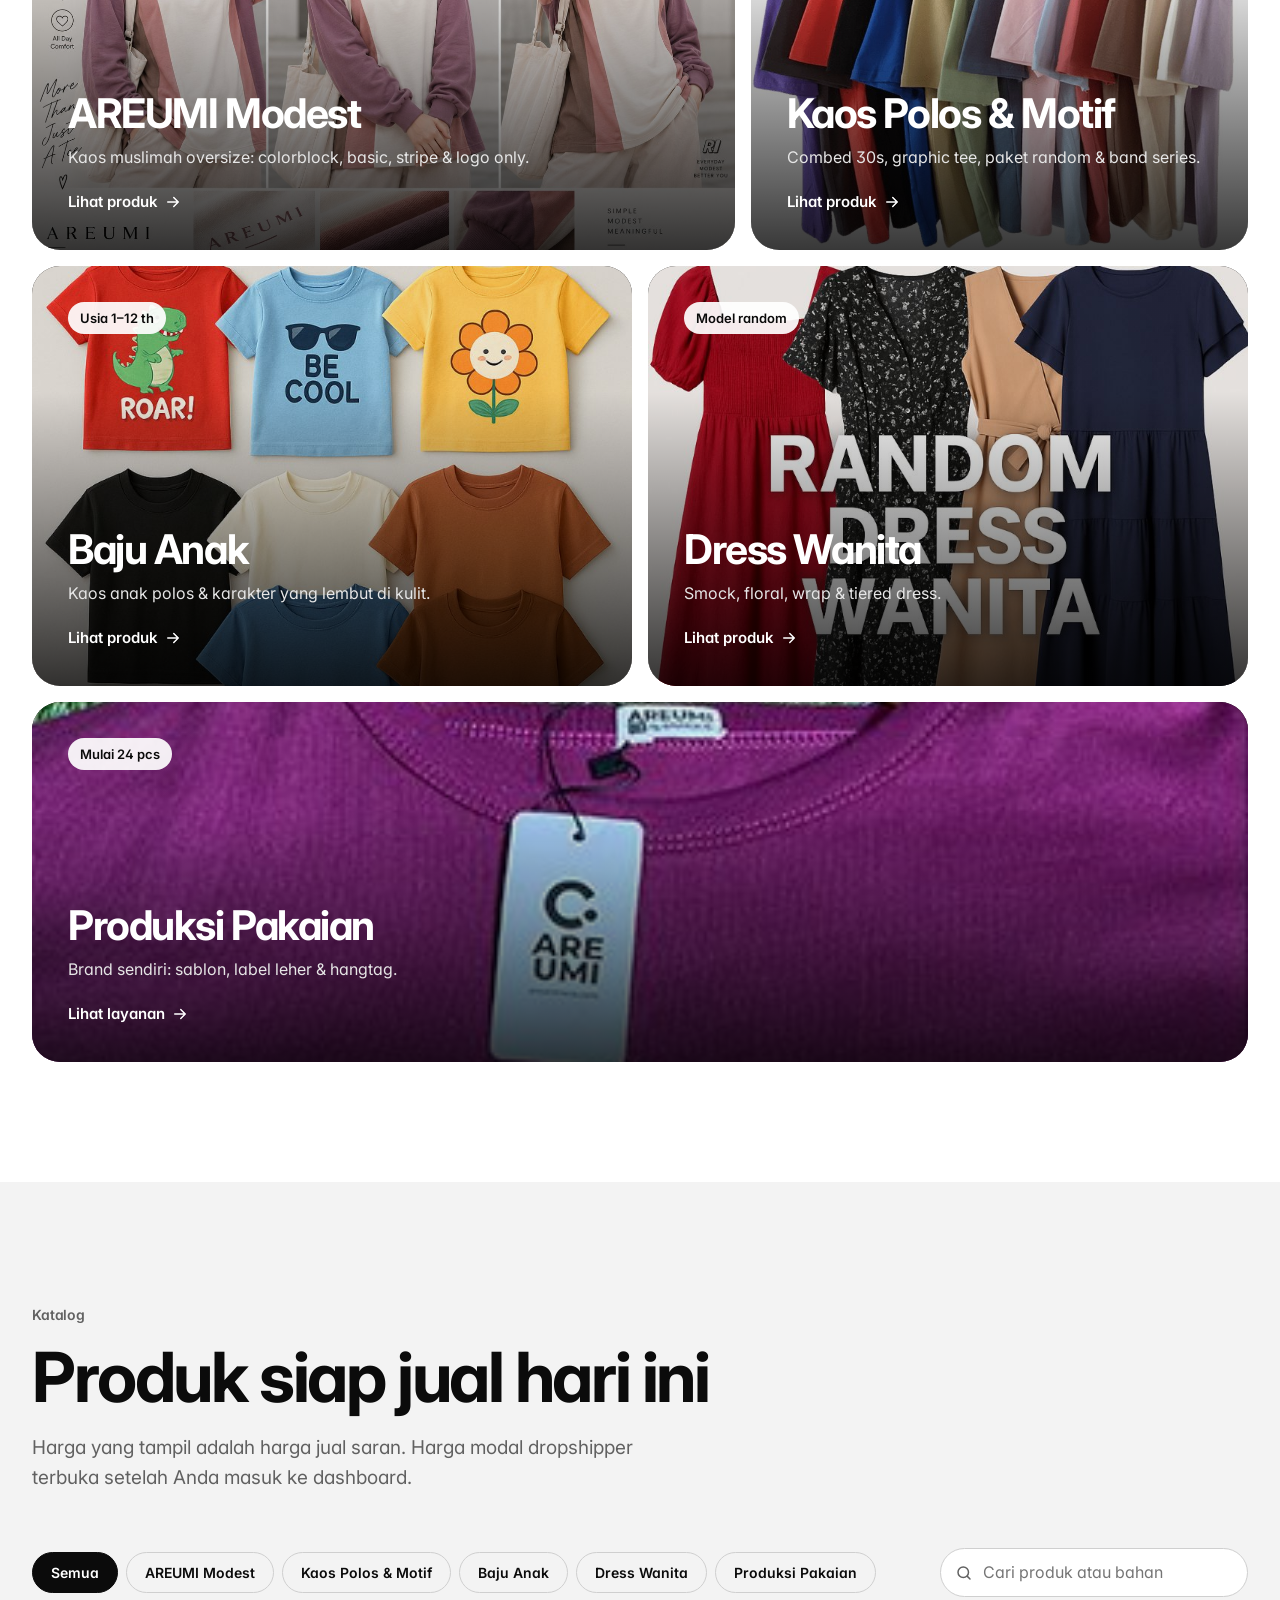
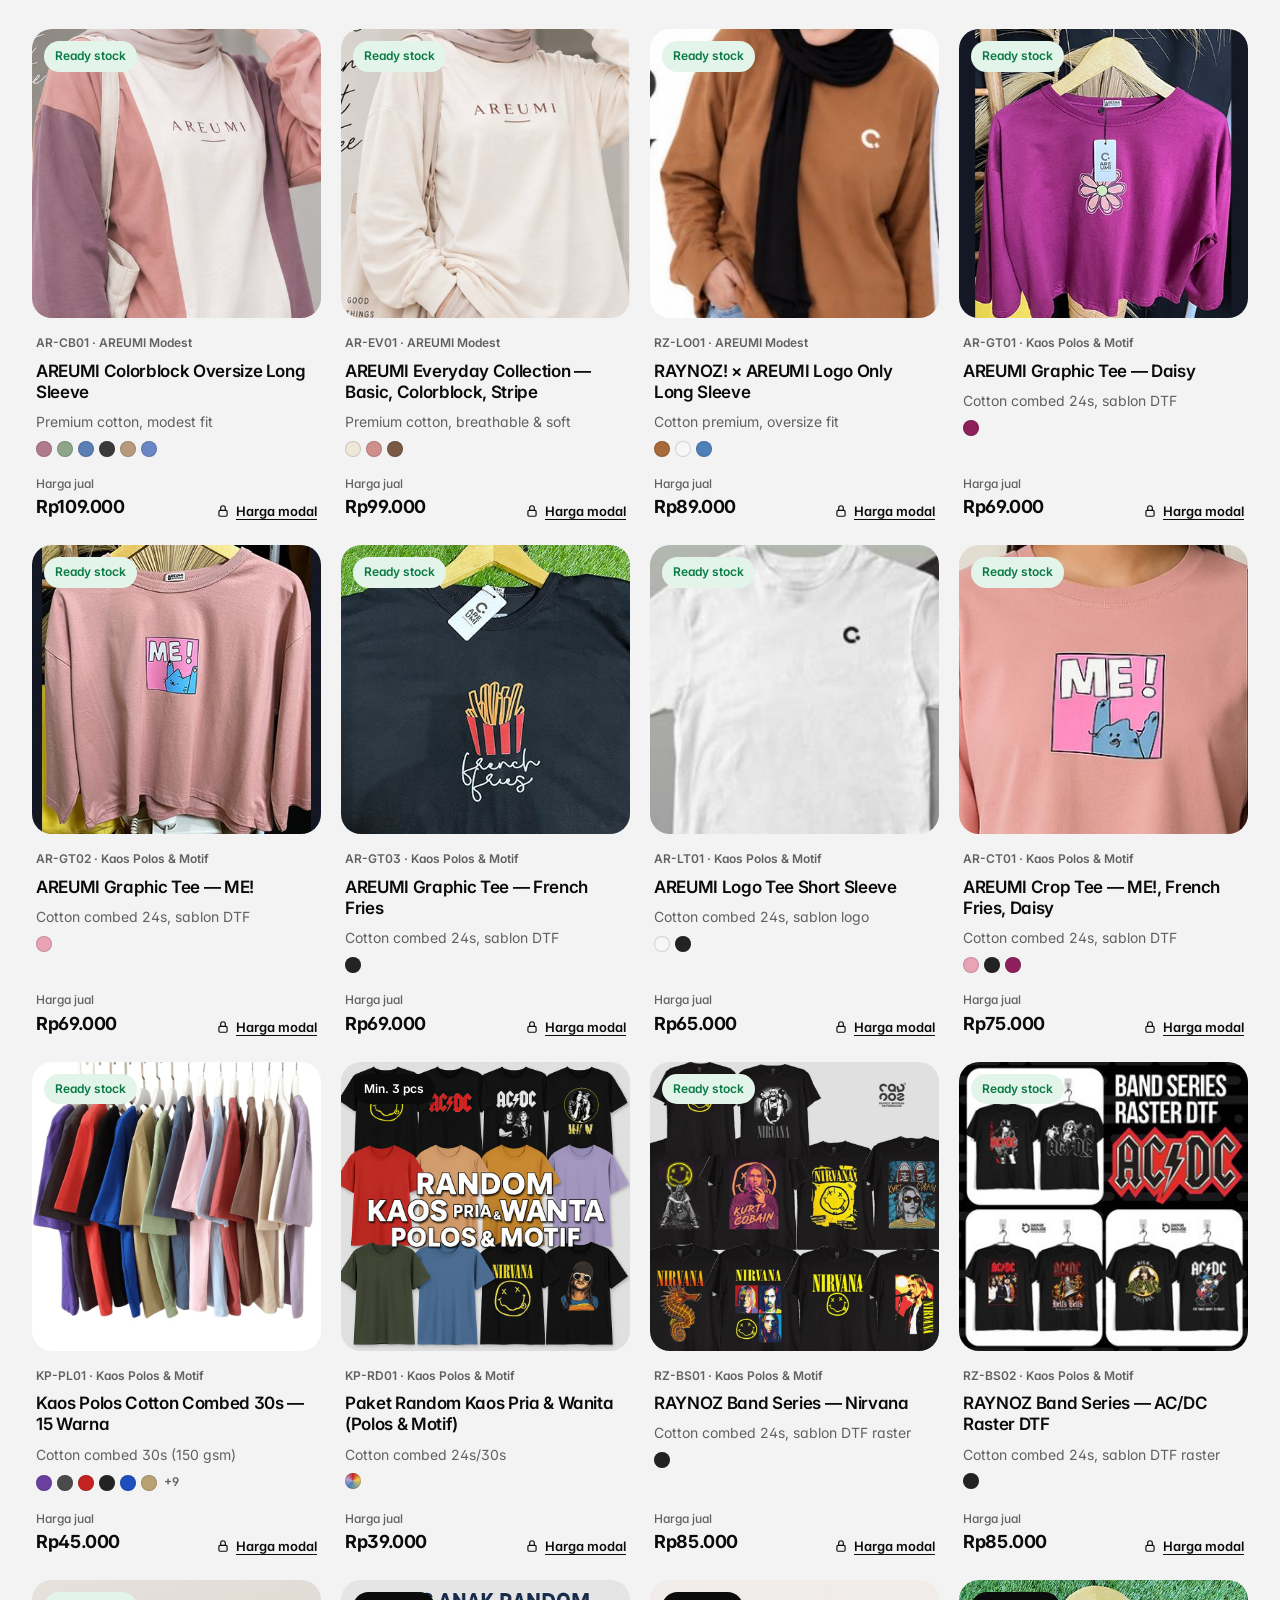
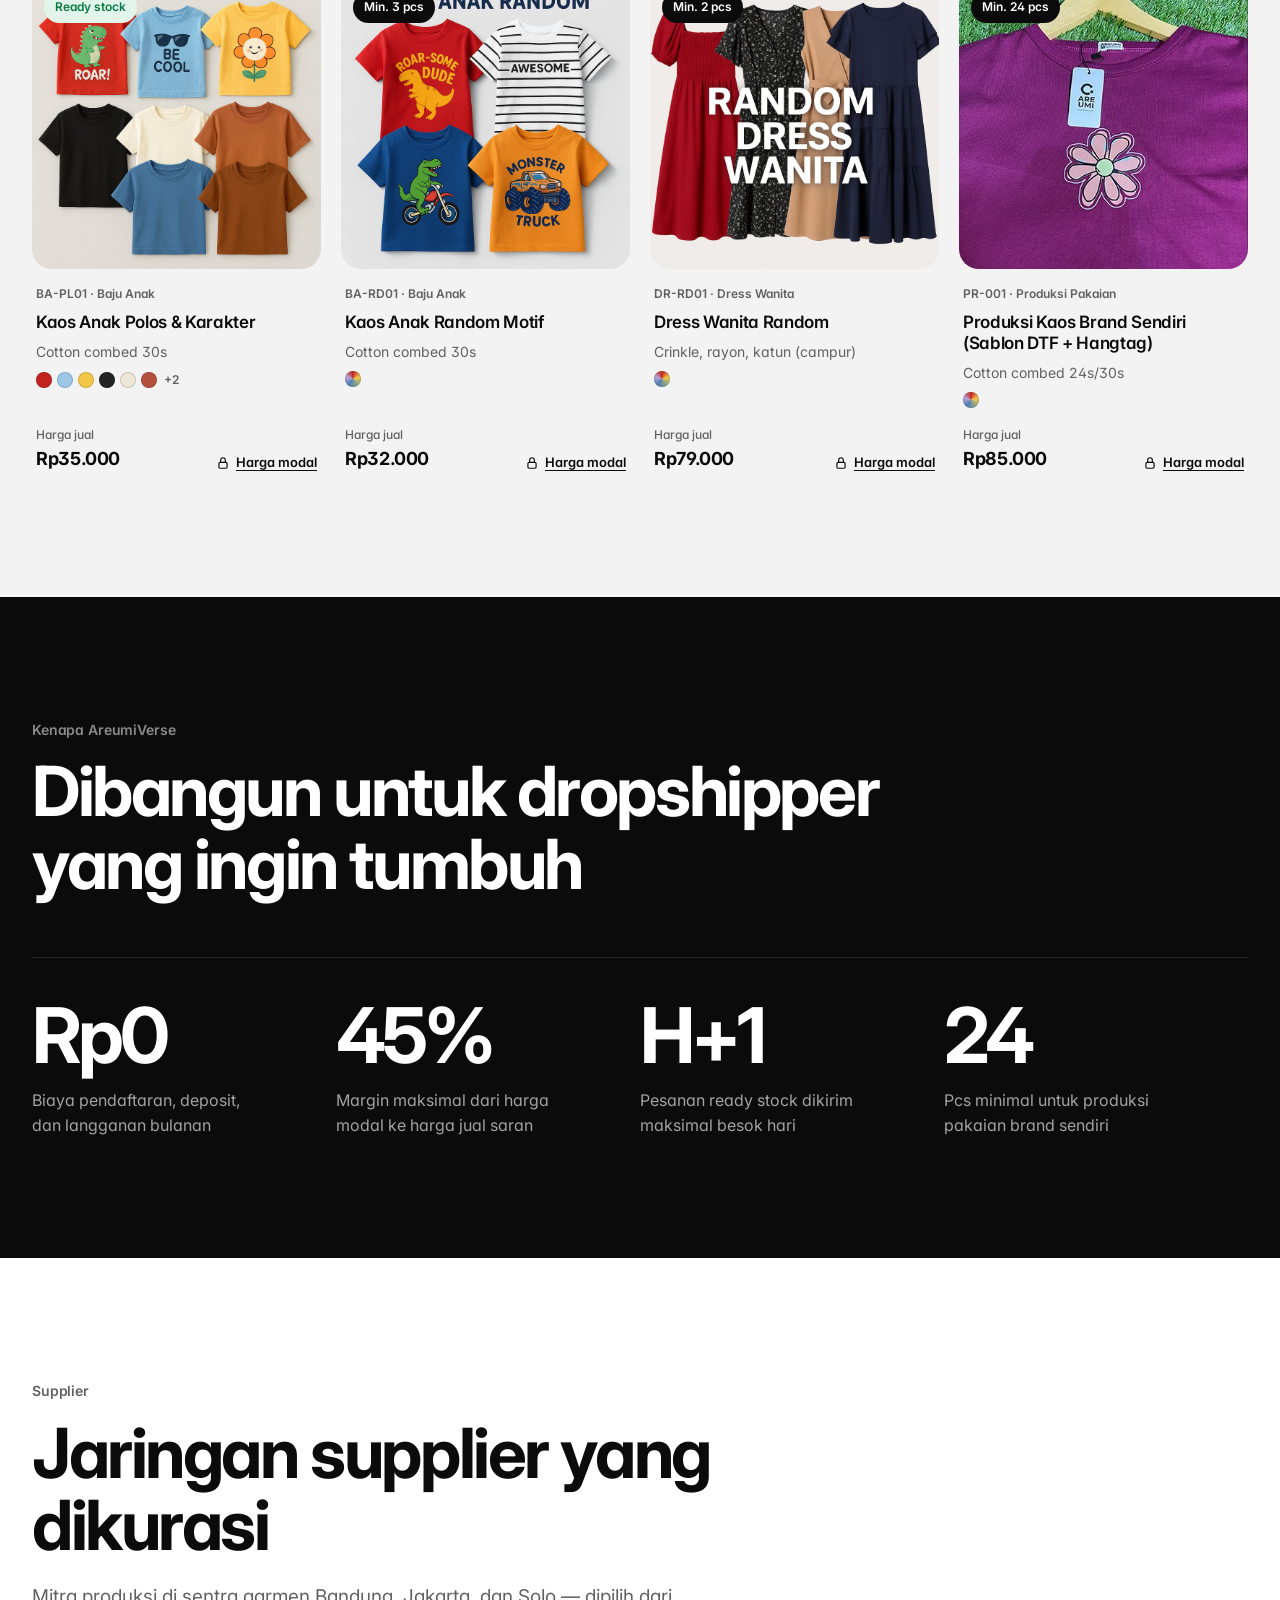
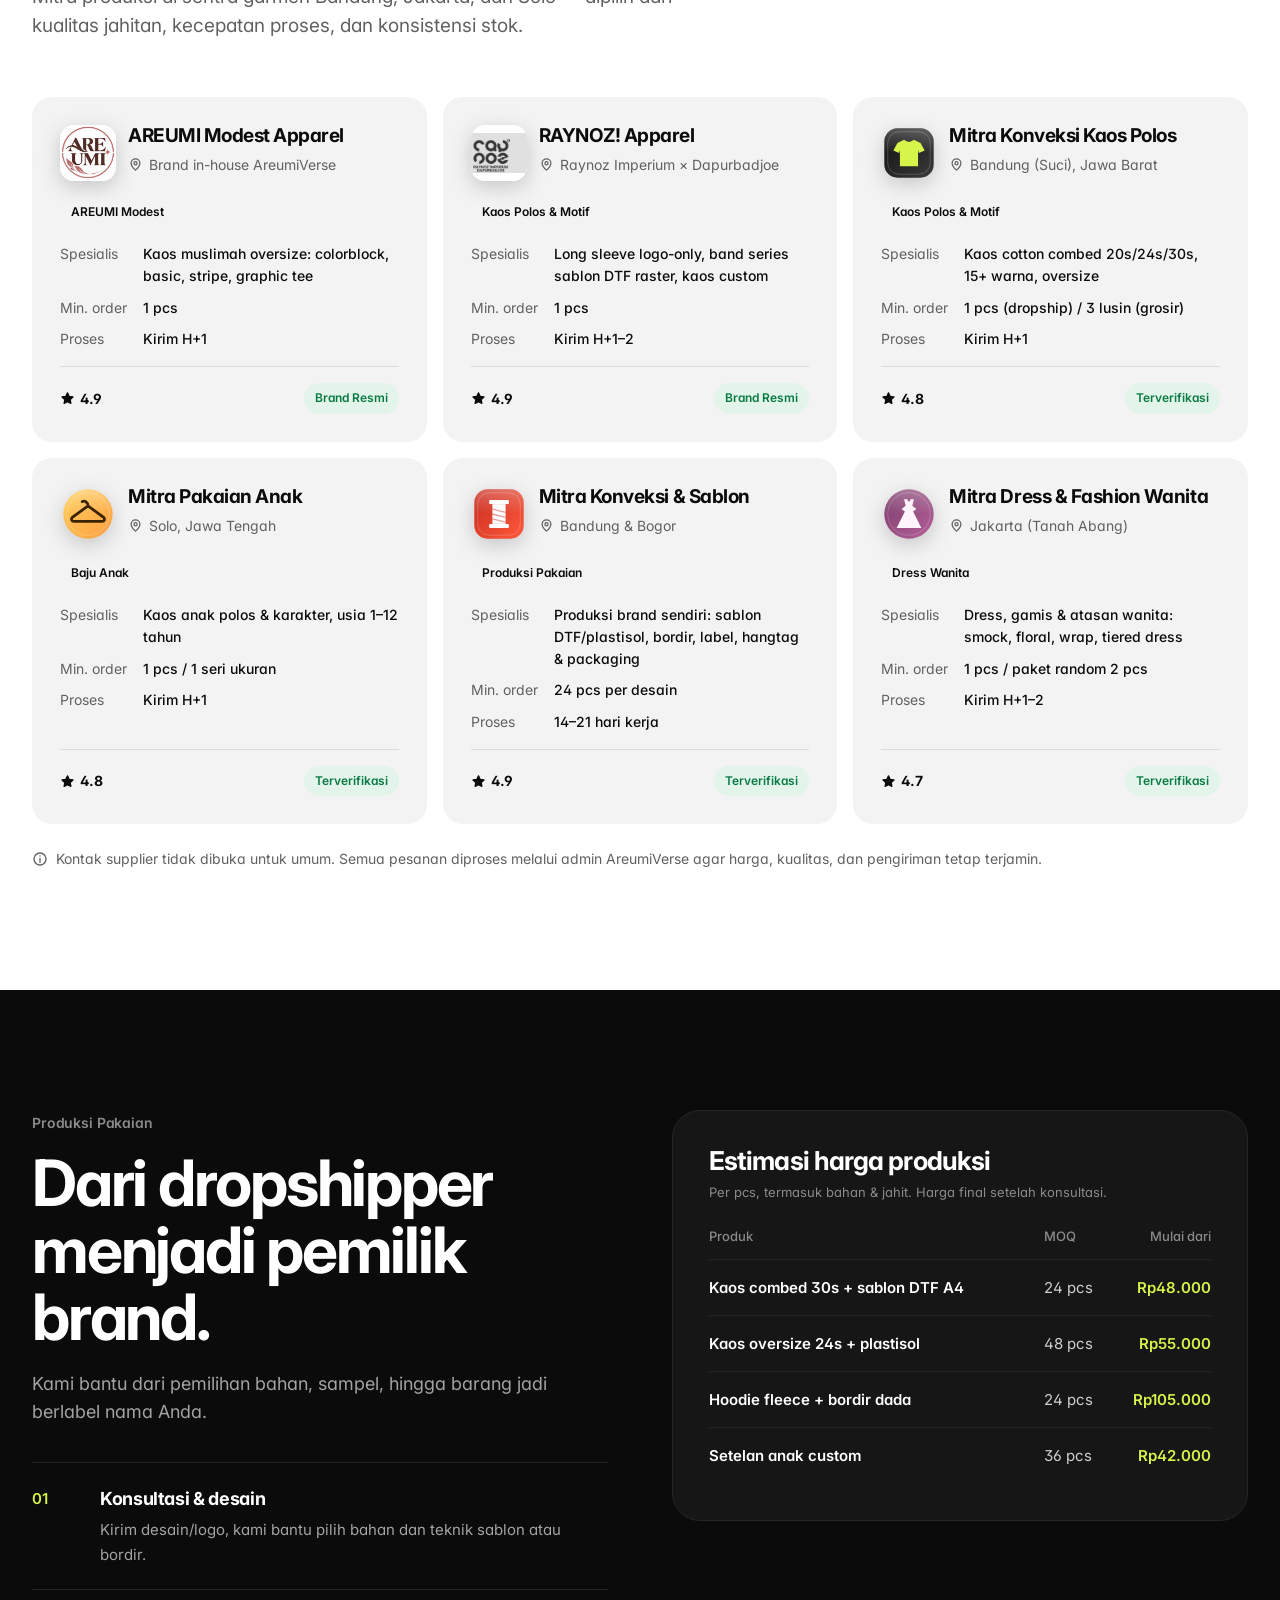
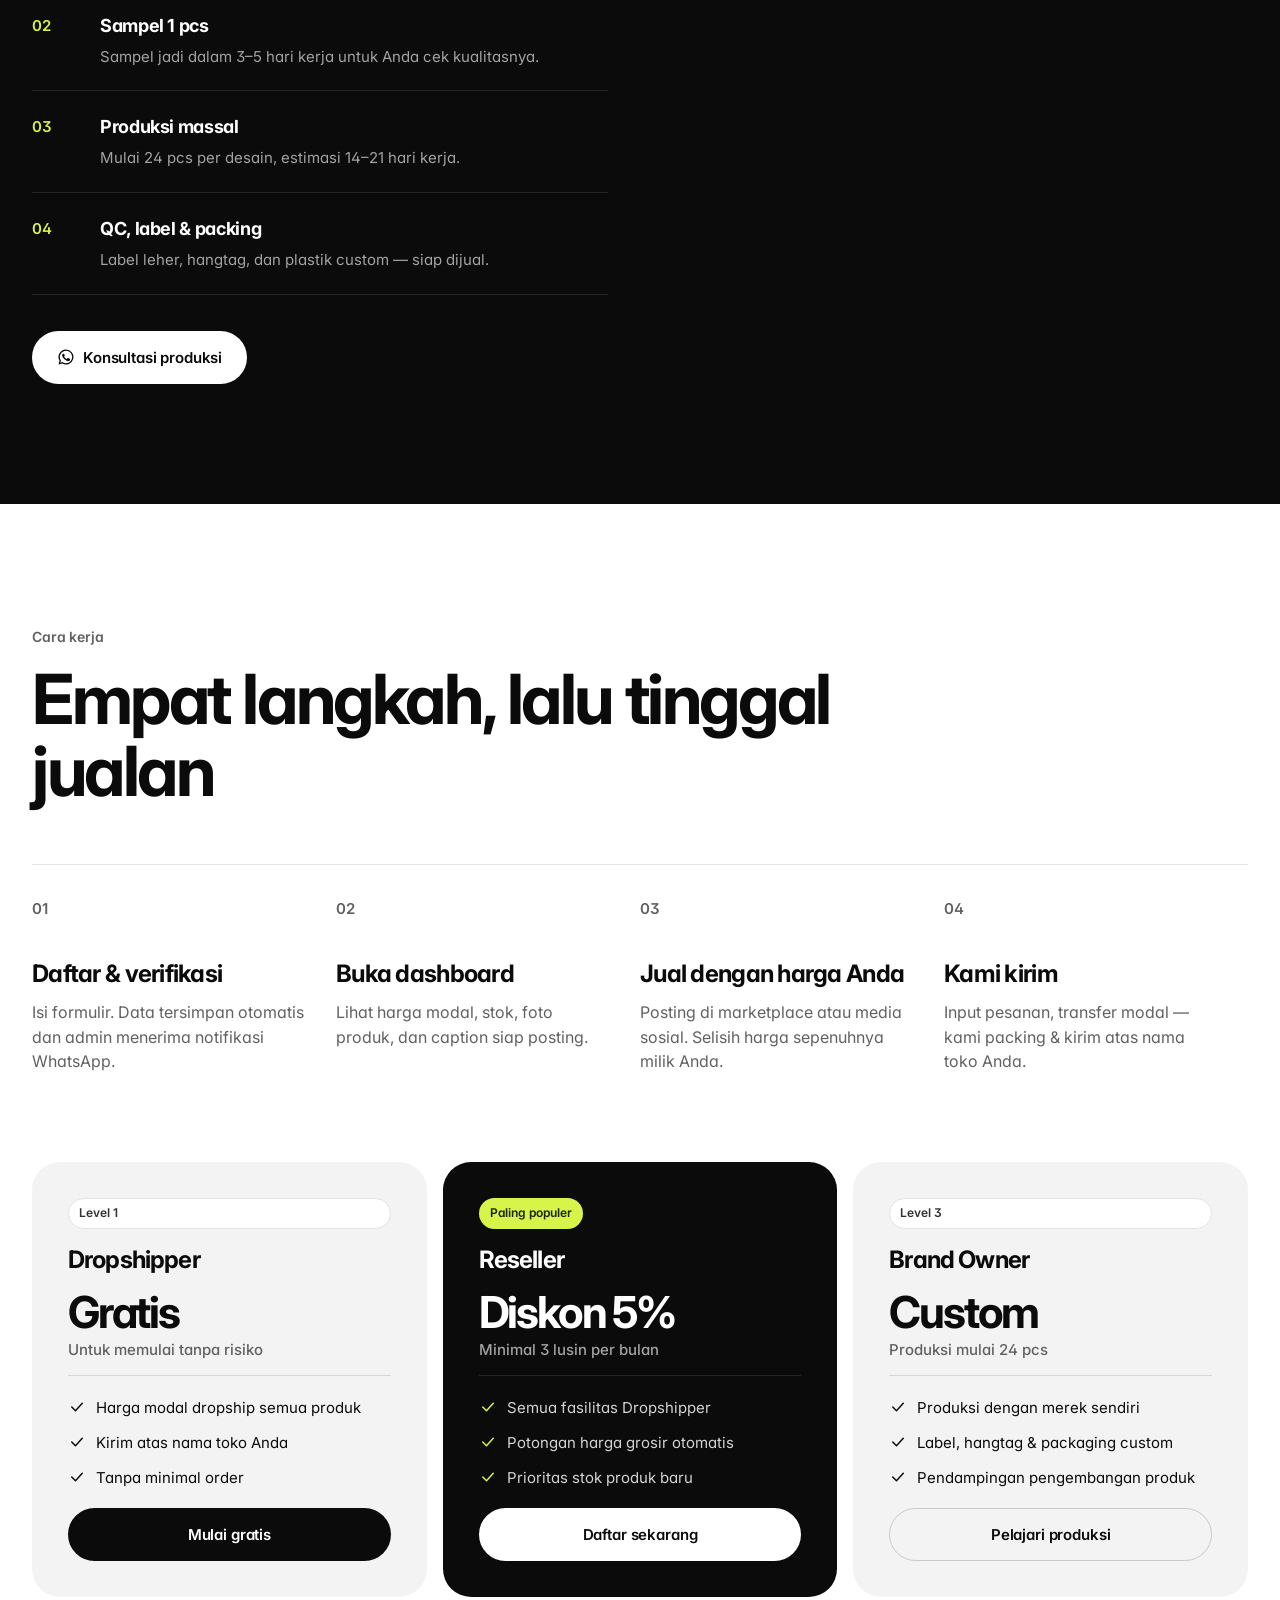
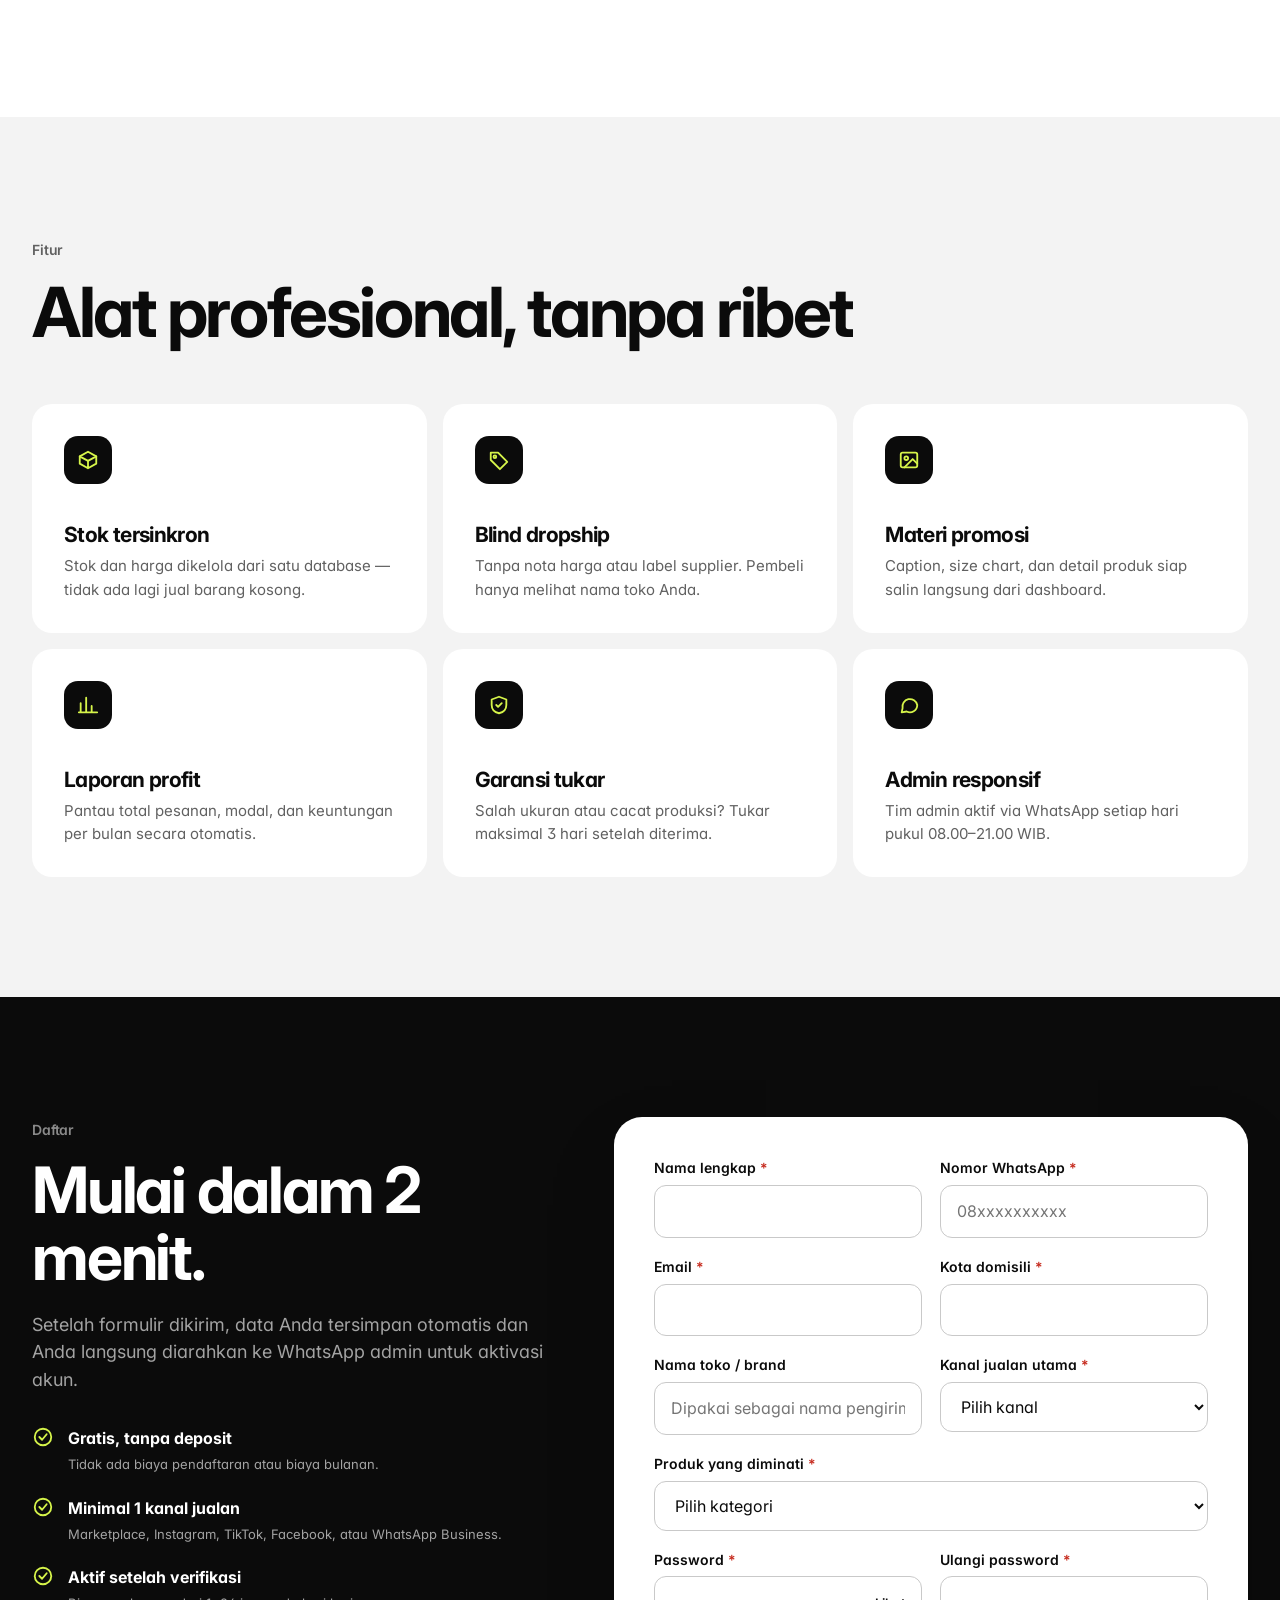
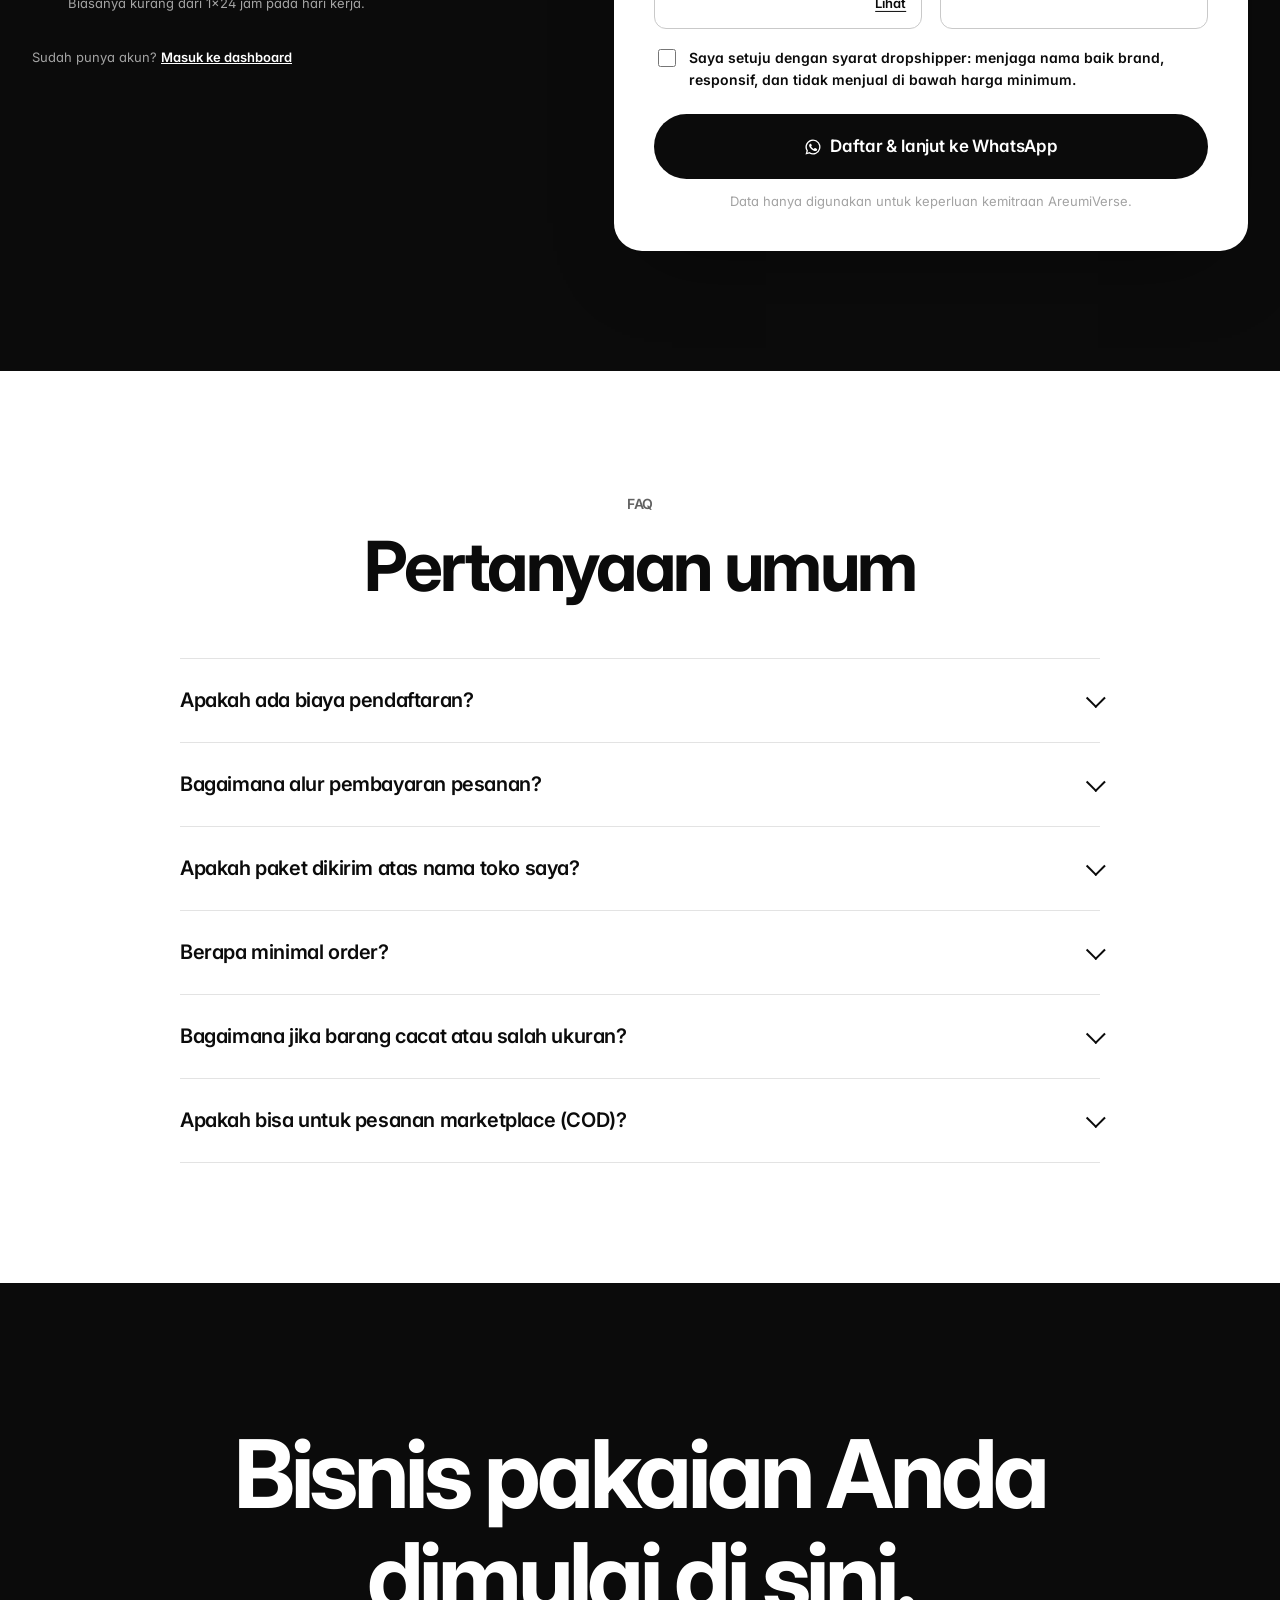
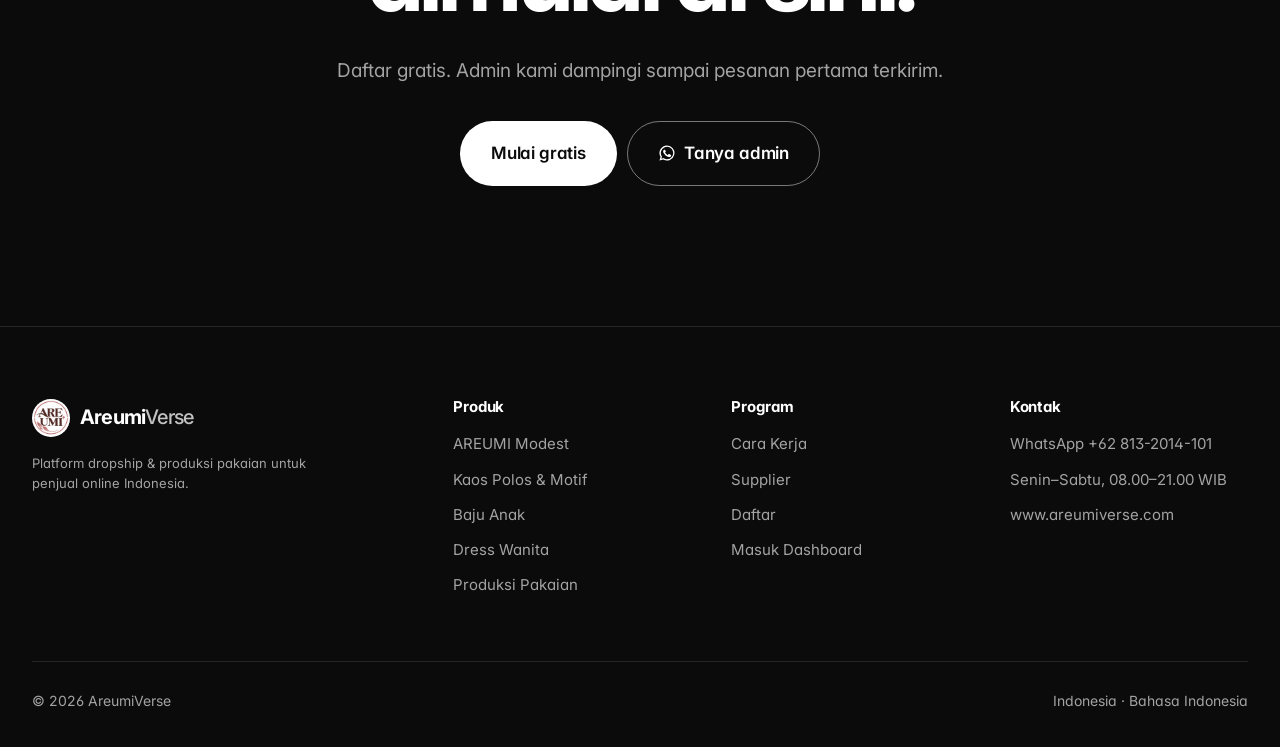
==== commit a05fcf9c: "update produk dan Js" ====
--- a/index.html
+++ b/index.html
@@ -15,7 +15,7 @@
   <link rel="stylesheet" href="https://fonts.googleapis.com/css2?family=Inter:wght@400;500;600;700;800&display=swap">
   <link rel="stylesheet" href="css/style.css">
 </head>
-<body>
+<body class="has-mobile-bar">
 
   <!-- ================= NAV ================= -->
   <header class="nav" id="nav">
@@ -54,7 +54,7 @@
     <section class="hero">
       <div class="hero-bg"><img src="banner.png" alt="Model mengenakan kaos lengan panjang AreumiVerse" width="1536" height="1024" fetchpriority="high"></div>
       <div class="container hero-content">
-        <h1>Jualan pakaian.<br><em>Tanpa</em> stok.</h1>
+        <h1><span>Jualan pakaian.</span><span><em>Tanpa</em> stok.</span></h1>
         <p class="lead">Kaos muslimah AREUMI, kaos polos &amp; motif, baju anak, dress, sampai produksi brand sendiri — dari supplier konveksi terverifikasi, dikirim atas nama toko Anda.</p>
         <form class="hero-form" id="hero-form">
           <input type="tel" id="hero-wa" inputmode="tel" placeholder="Masukkan nomor WhatsApp" aria-label="Nomor WhatsApp" autocomplete="tel">
@@ -335,6 +335,7 @@
     </div>
   </footer>
 
+  <div class="mobile-bar"><a class="btn btn-primary" href="#daftar">Daftar gratis</a><a class="btn btn-wa" id="mb-wa" href="#" target="_blank" rel="noopener" aria-label="Chat admin via WhatsApp"><svg><use href="#i-wa"/></svg>Chat</a></div>
   <a class="wa-float" id="wa-float" href="#" target="_blank" rel="noopener" aria-label="Chat admin via WhatsApp"><svg><use href="#i-wa"/></svg></a>
 
   <script src="js/icons.js"></script>
--- a/css/style.css
+++ b/css/style.css
@@ -124,7 +124,8 @@
 .hero-bg img { width: 100%; height: 100%; object-fit: cover; object-position: 70% 25%; }
 .hero-bg::after { content: ""; position: absolute; inset: 0; background: linear-gradient(90deg, rgba(0, 0, 0, .86) 0%, rgba(0, 0, 0, .55) 45%, rgba(0, 0, 0, .1) 80%), linear-gradient(0deg, rgba(0, 0, 0, .6), transparent 45%); }
 .hero-content { position: relative; padding-top: 140px; padding-bottom: 96px; width: 100%; }
-.hero h1 { font-size: clamp(48px, 8.4vw, 124px); letter-spacing: -0.055em; line-height: .95; max-width: 980px; margin: 0 0 28px; }
+.hero h1 { font-size: clamp(44px, 8.4vw, 120px); letter-spacing: -0.045em; line-height: 1.08; max-width: 980px; margin: 0 0 24px; }
+.hero h1 > span { display: block; }
 .hero h1 em { font-style: normal; color: var(--accent); }
 .hero .lead { font-size: clamp(17px, 1.6vw, 21px); color: #d4d4d4; max-width: 560px; }
 .hero-form { display: flex; gap: 8px; margin: 36px 0 14px; max-width: 520px; background: #fff; border-radius: 999px; padding: 6px; }
@@ -356,7 +357,7 @@
 
 /* ---------- CTA & Footer ---------- */
 .cta-final { background: var(--dark); color: #fff; padding: 140px 0; text-align: center; position: relative; overflow: hidden; }
-.cta-final h2 { font-size: clamp(44px, 7.4vw, 112px); letter-spacing: -0.055em; line-height: .95; max-width: 1100px; margin: 0 auto 28px; }
+.cta-final h2 { font-size: clamp(40px, 7.4vw, 108px); letter-spacing: -0.045em; line-height: 1.08; max-width: 1100px; margin: 0 auto 28px; }
 .cta-final p { color: #a3a3a3; font-size: 19px; margin-bottom: 36px; }
 .cta-final .row { display: flex; gap: 10px; justify-content: center; flex-wrap: wrap; }
 .footer { padding: 72px 0 36px; background: var(--dark); color: #a3a3a3; border-top: 1px solid var(--line-dark); }
@@ -522,3 +523,119 @@
   .search { min-width: 0; width: 100%; }
   .big-stats > div { padding-top: 28px; }
 }
+
+/* =========================================================
+   Perbaikan tampilan HP
+   ========================================================= */
+.mobile-bar { display: none; }
+@media (max-width: 900px) {
+  .pd-grid { grid-template-columns: minmax(0, 1fr); }
+}
+@media (max-width: 640px) {
+  /* kartu kategori: foto di atas, teks di bawah (tidak menumpuk) */
+  .cat-card.photo { padding: 0; min-height: 0; justify-content: flex-start; background: #fff; color: var(--ink); border: 1px solid var(--line); }
+  .cat-card.photo::after { display: none; }
+  .cat-card.photo .cat-img { position: relative; inset: auto; display: block; height: 230px; }
+  .cat-card.photo:hover .cat-img { transform: none; }
+  .cat-card.photo .tag { position: absolute; top: 14px; left: 14px; }
+  .cat-card.photo > div { padding: 20px 22px 24px; }
+  .cat-card.photo h3 { font-size: 26px; max-width: none; }
+  .cat-card.photo p { color: var(--muted); max-width: none; }
+
+  /* bar aksi bawah menggantikan tombol WA mengambang */
+  .wa-float { display: none; }
+  .mobile-bar { display: flex; gap: 8px; position: fixed; left: 0; right: 0; bottom: 0; z-index: 35;
+    padding: 10px 16px calc(10px + env(safe-area-inset-bottom)); background: rgba(255, 255, 255, .96);
+    backdrop-filter: blur(12px); box-shadow: 0 -1px 0 var(--line); }
+  .mobile-bar .btn { flex: 1; padding: 13px 16px; }
+  .mobile-bar .btn-wa { flex: 0 0 auto; }
+  body.has-mobile-bar { padding-bottom: calc(72px + env(safe-area-inset-bottom)); }
+  body.has-mobile-bar #toast-box { bottom: 88px; }
+
+  /* tabel harga produksi */
+  .price-table table { font-size: 14px; }
+  .price-table td:nth-child(2), .price-table th:nth-child(2) { white-space: nowrap; padding: 0 10px; }
+  .price-table td:last-child { white-space: nowrap; }
+
+  /* modal jadi bottom sheet */
+  .modal { padding: 0; align-items: flex-end; }
+  .modal-card, .modal-card.pd-card { width: 100%; max-height: 92vh; border-radius: 22px 22px 0 0; }
+  .modal-head { padding: 18px 20px; }
+  .modal-body { padding: 20px; }
+  .pd-x { position: sticky; top: 10px; display: grid; margin: 10px 10px -50px auto; }
+  .pd-media { padding: 14px; }
+  .pd-main { aspect-ratio: auto; height: min(52vh, 420px); }
+  .pd-info { padding: 20px 20px 28px; gap: 12px; }
+  .pd-info h3 { font-size: 23px; padding-right: 0; }
+  .pd-cta .btn { flex: 1 1 100%; }
+
+  /* umum */
+  .section-head { margin-bottom: 36px; }
+  .section-head h2 { margin: 10px 0 14px; }
+  .section-head p { font-size: 17px; }
+  .tiers { margin-top: 56px; }
+  .tier, .benefit, .sup { padding: 24px; }
+  .big-stats strong { font-size: 48px; }
+  .faq summary { font-size: 17px; }
+  .cta-final h2 { font-size: 40px; }
+  .product-body .sku { font-size: 11px; }
+  .price-row .val { font-size: 16px; }
+
+  /* dashboard */
+  .topbar { margin-bottom: 18px; }
+  .topbar h1 { font-size: 26px; }
+  .topbar > .btn { width: 100%; }
+  .panel { padding: 18px; }
+  .verify-banner .btn { width: 100%; }
+  .bars { height: 140px; gap: 6px; }
+
+  /* tabel pesanan jadi kartu */
+  table.data.cards { min-width: 0; }
+  table.data.cards thead { display: none; }
+  table.data.cards, table.data.cards tbody, table.data.cards tr, table.data.cards td { display: block; width: 100%; }
+  table.data.cards tr { border: 1px solid var(--line); border-radius: 14px; padding: 6px 14px; margin-bottom: 12px; }
+  table.data.cards td { display: flex; justify-content: space-between; gap: 16px; padding: 9px 0; border-bottom: 1px dashed var(--line); text-align: right; white-space: normal; }
+  table.data.cards tr td:last-child { border-bottom: 0; }
+  table.data.cards td::before { content: attr(data-label); color: var(--muted); font-size: 12px; font-weight: 600; text-align: left; flex: none; }
+  table.data.cards td.num { text-align: right; }
+}
+@media (max-width: 640px) {
+  html { scroll-padding-bottom: 96px; }
+  .mobile-bar { transition: transform .25s ease; }
+  .mobile-bar.hide { transform: translateY(110%); }
+}
+@media (max-width: 900px) {
+  .prod-grid, .reg-wrap, .two-col { grid-template-columns: minmax(0, 1fr); }
+}
+@media (max-width: 640px) {
+  .form-grid, .steps, .sup-grid, .tiers, .benefit-grid { grid-template-columns: minmax(0, 1fr); }
+  .product-grid { grid-template-columns: repeat(2, minmax(0, 1fr)); }
+  .field, .field input, .field select, .field textarea { min-width: 0; }
+}
+.reg-wrap > *, .prod-grid > *, .two-col > * { min-width: 0; }
+@media (max-width: 640px) {
+  .btn-block, .btn-lg, .pd-cta .btn, .cta-final .btn { white-space: normal; text-align: center; }
+  .btn-lg { padding: 16px 22px; font-size: 16px; }
+}
+@media (max-width: 360px) {
+  .container { padding: 0 14px; }
+  .hero h1 { font-size: 42px; }
+  .card { padding: 18px; }
+  .mobile-bar { padding-inline: 12px; }
+  .mobile-bar .btn { padding: 12px 14px; font-size: 14px; }
+  .product-grid { gap: 10px; }
+  .product-body h3 { font-size: 14px; }
+}
+@media (max-width: 640px) {
+  .hero h1 { font-size: clamp(40px, 12vw, 56px); line-height: 1.1; }
+}
+/* hero: jarak atas selalu lebih tinggi dari navbar (72px), termasuk di HP & layar pendek */
+.hero .hero-content { padding-top: 132px; padding-bottom: 88px; }
+@media (max-width: 640px) {
+  .hero .hero-content { padding-top: 104px; padding-bottom: 48px; }
+}
+@media (max-height: 640px) {
+  .hero { min-height: 0; }
+  .hero .hero-content { padding-top: 100px; padding-bottom: 40px; }
+  .hero-badges { margin-top: 24px; }
+}
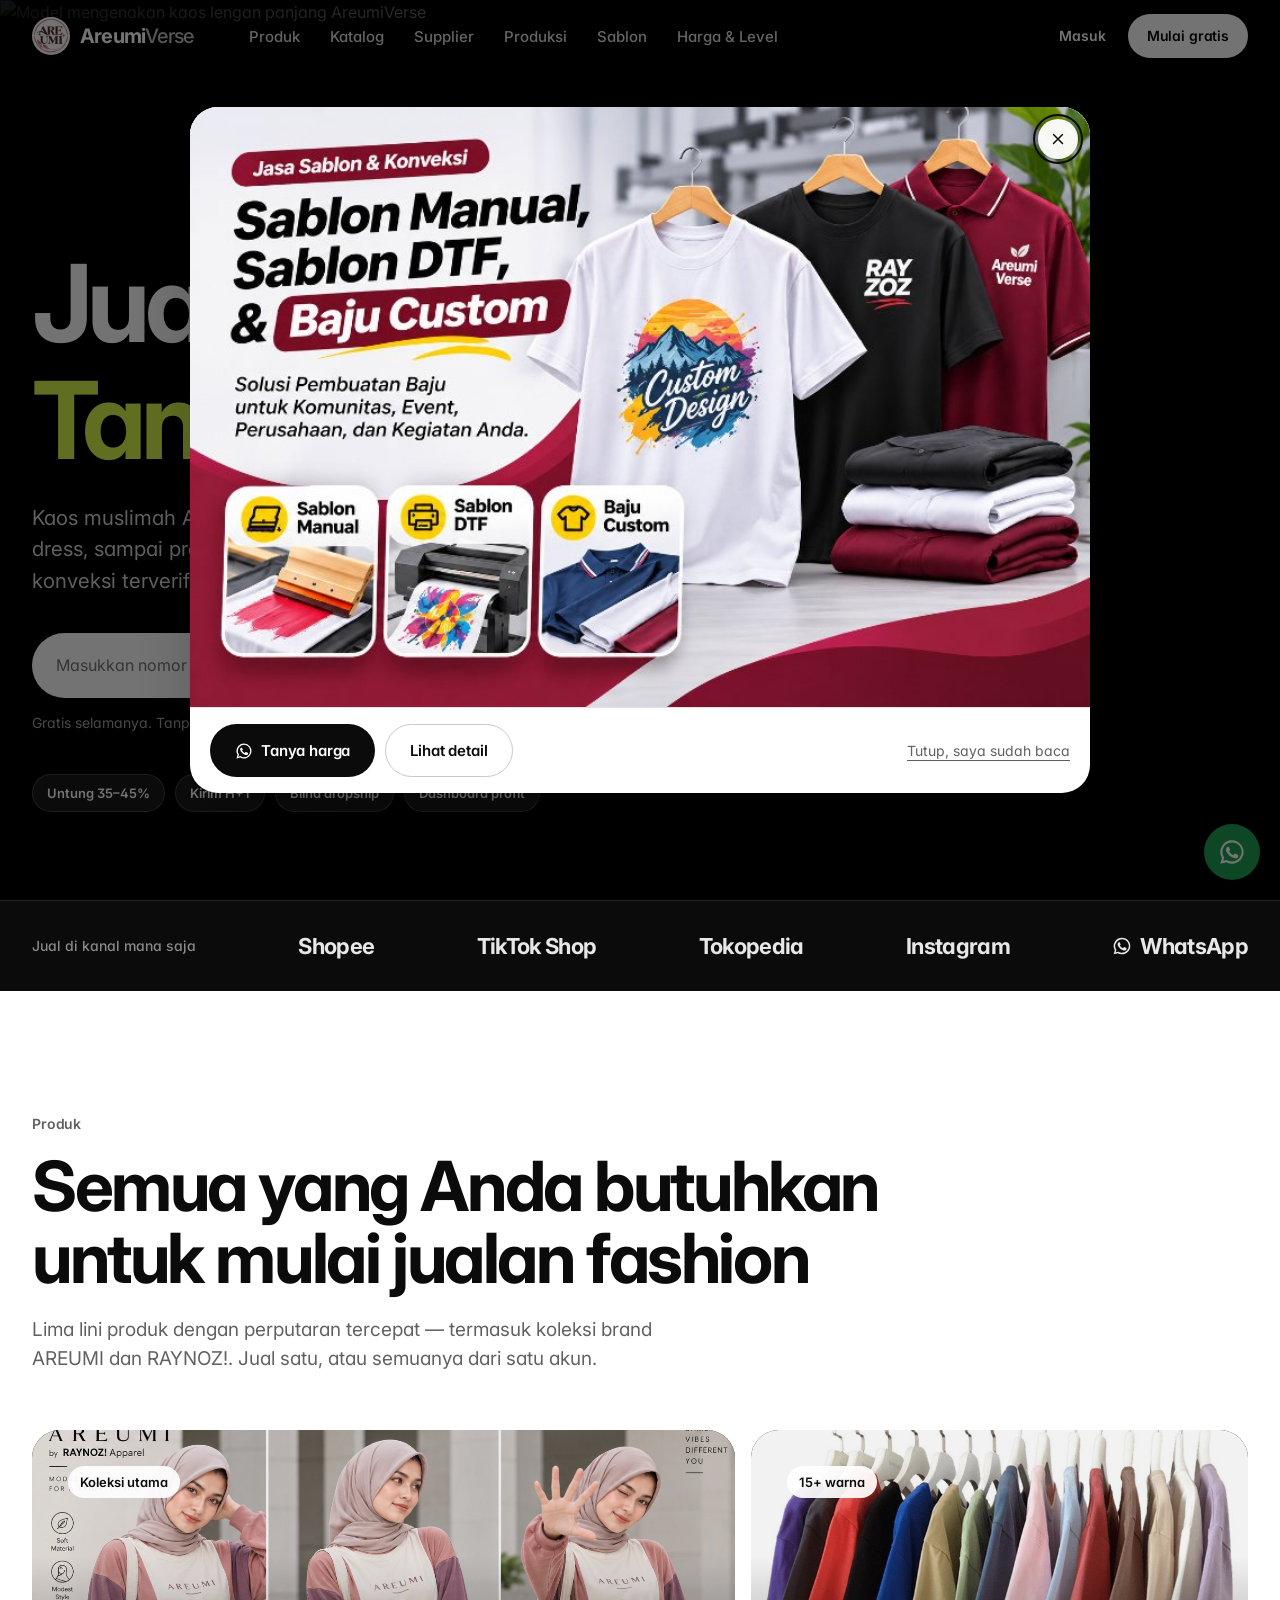
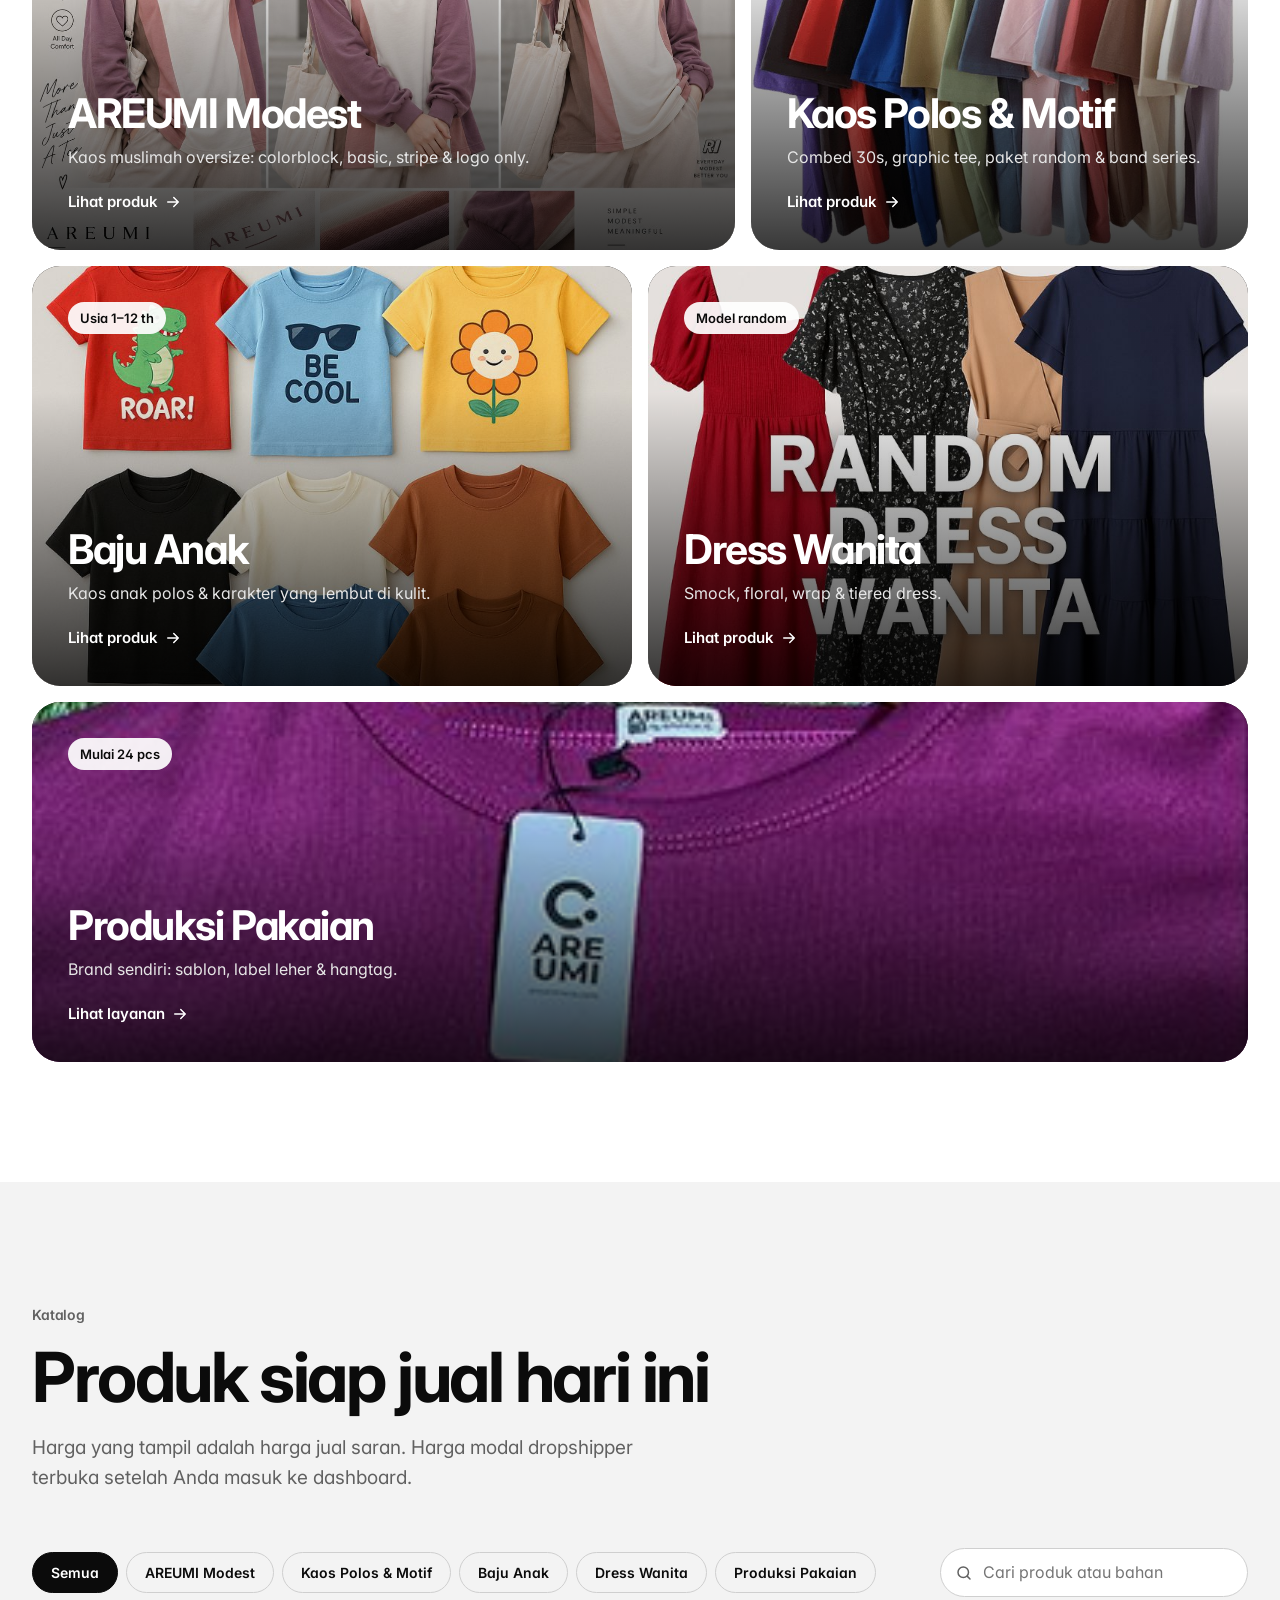
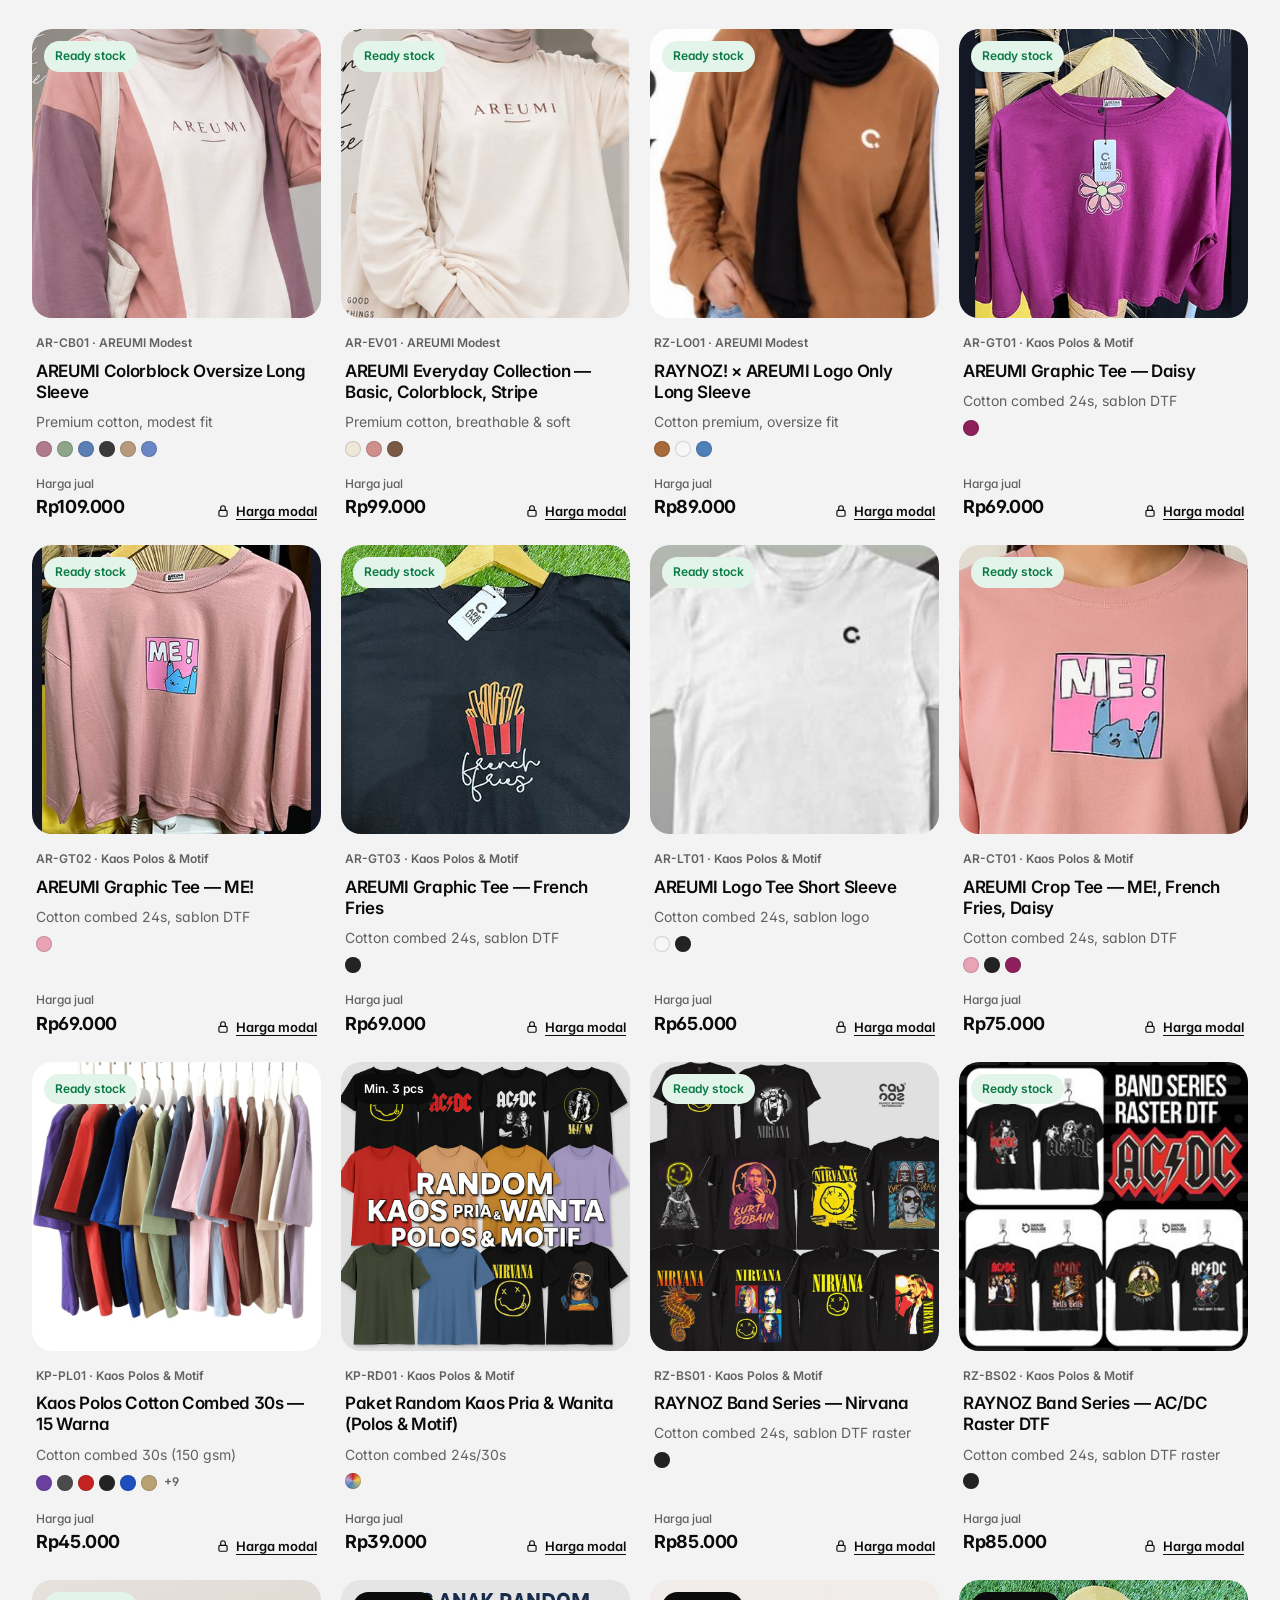
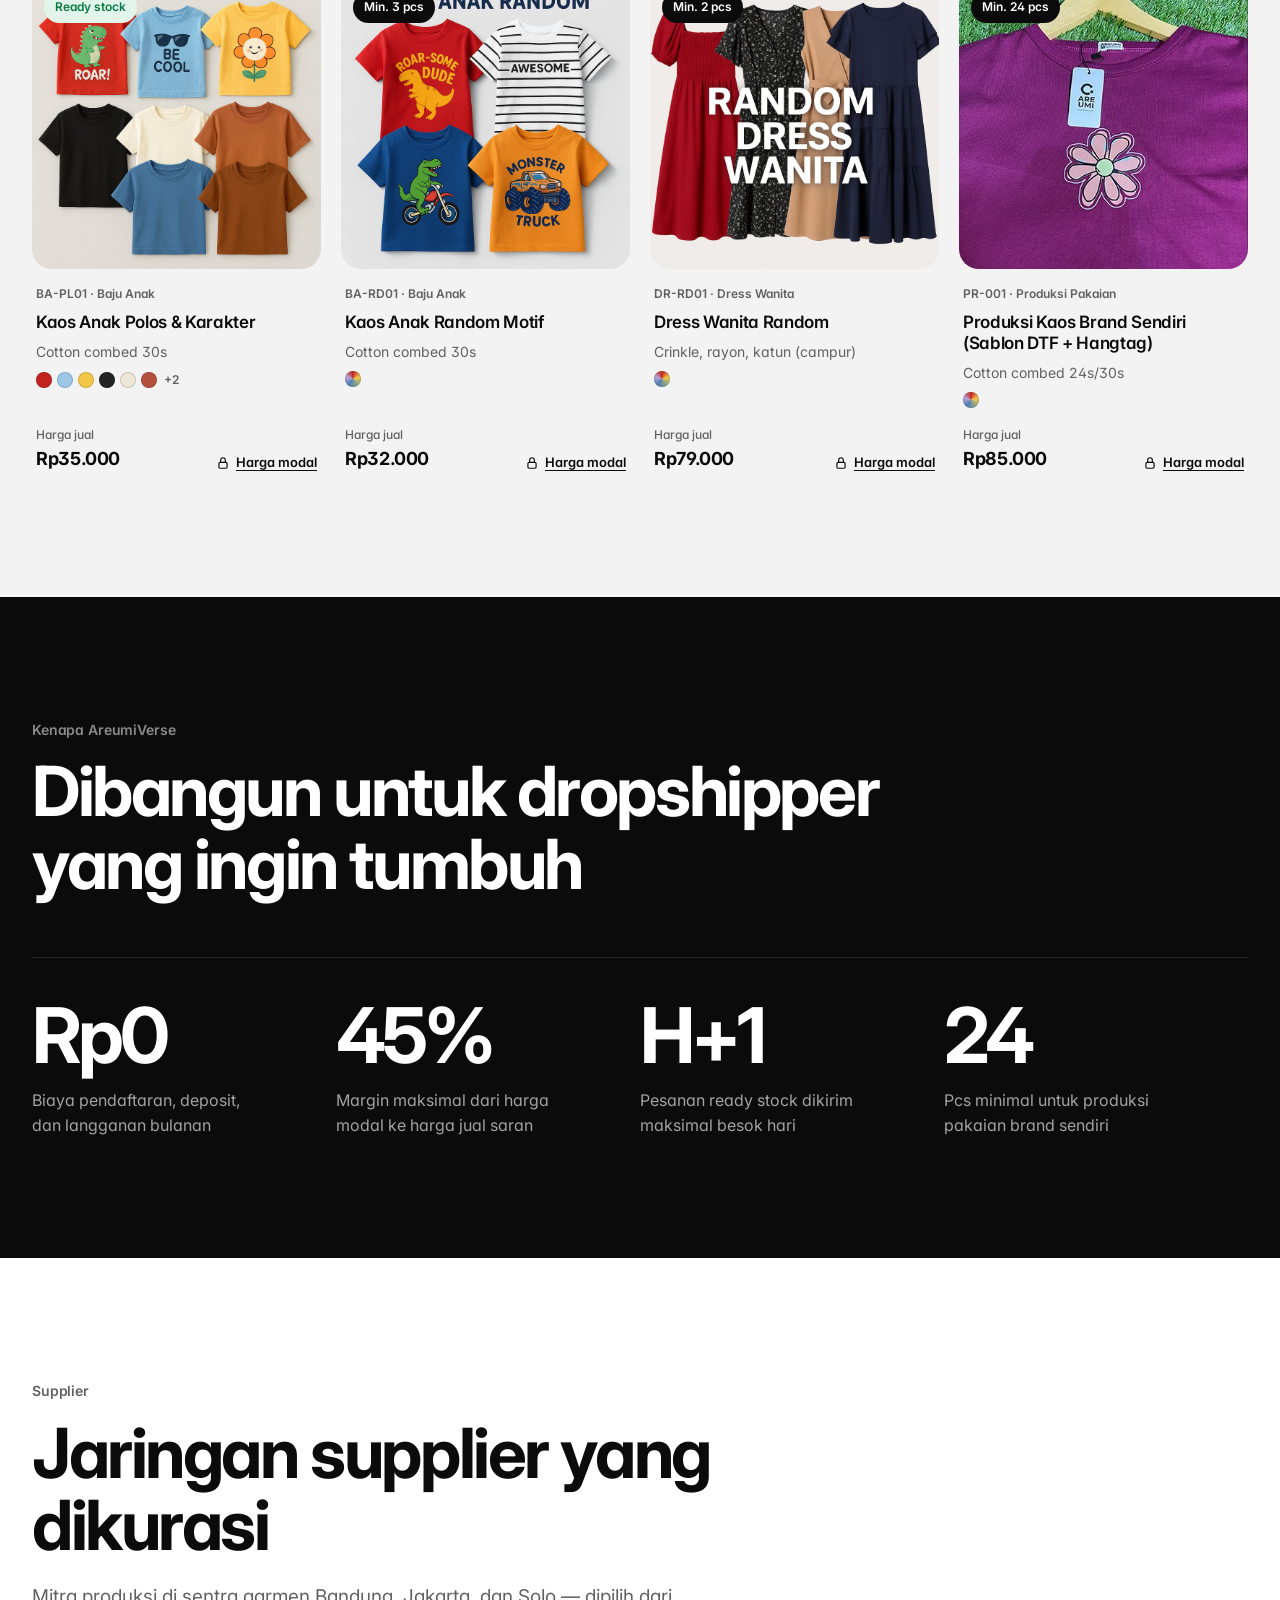
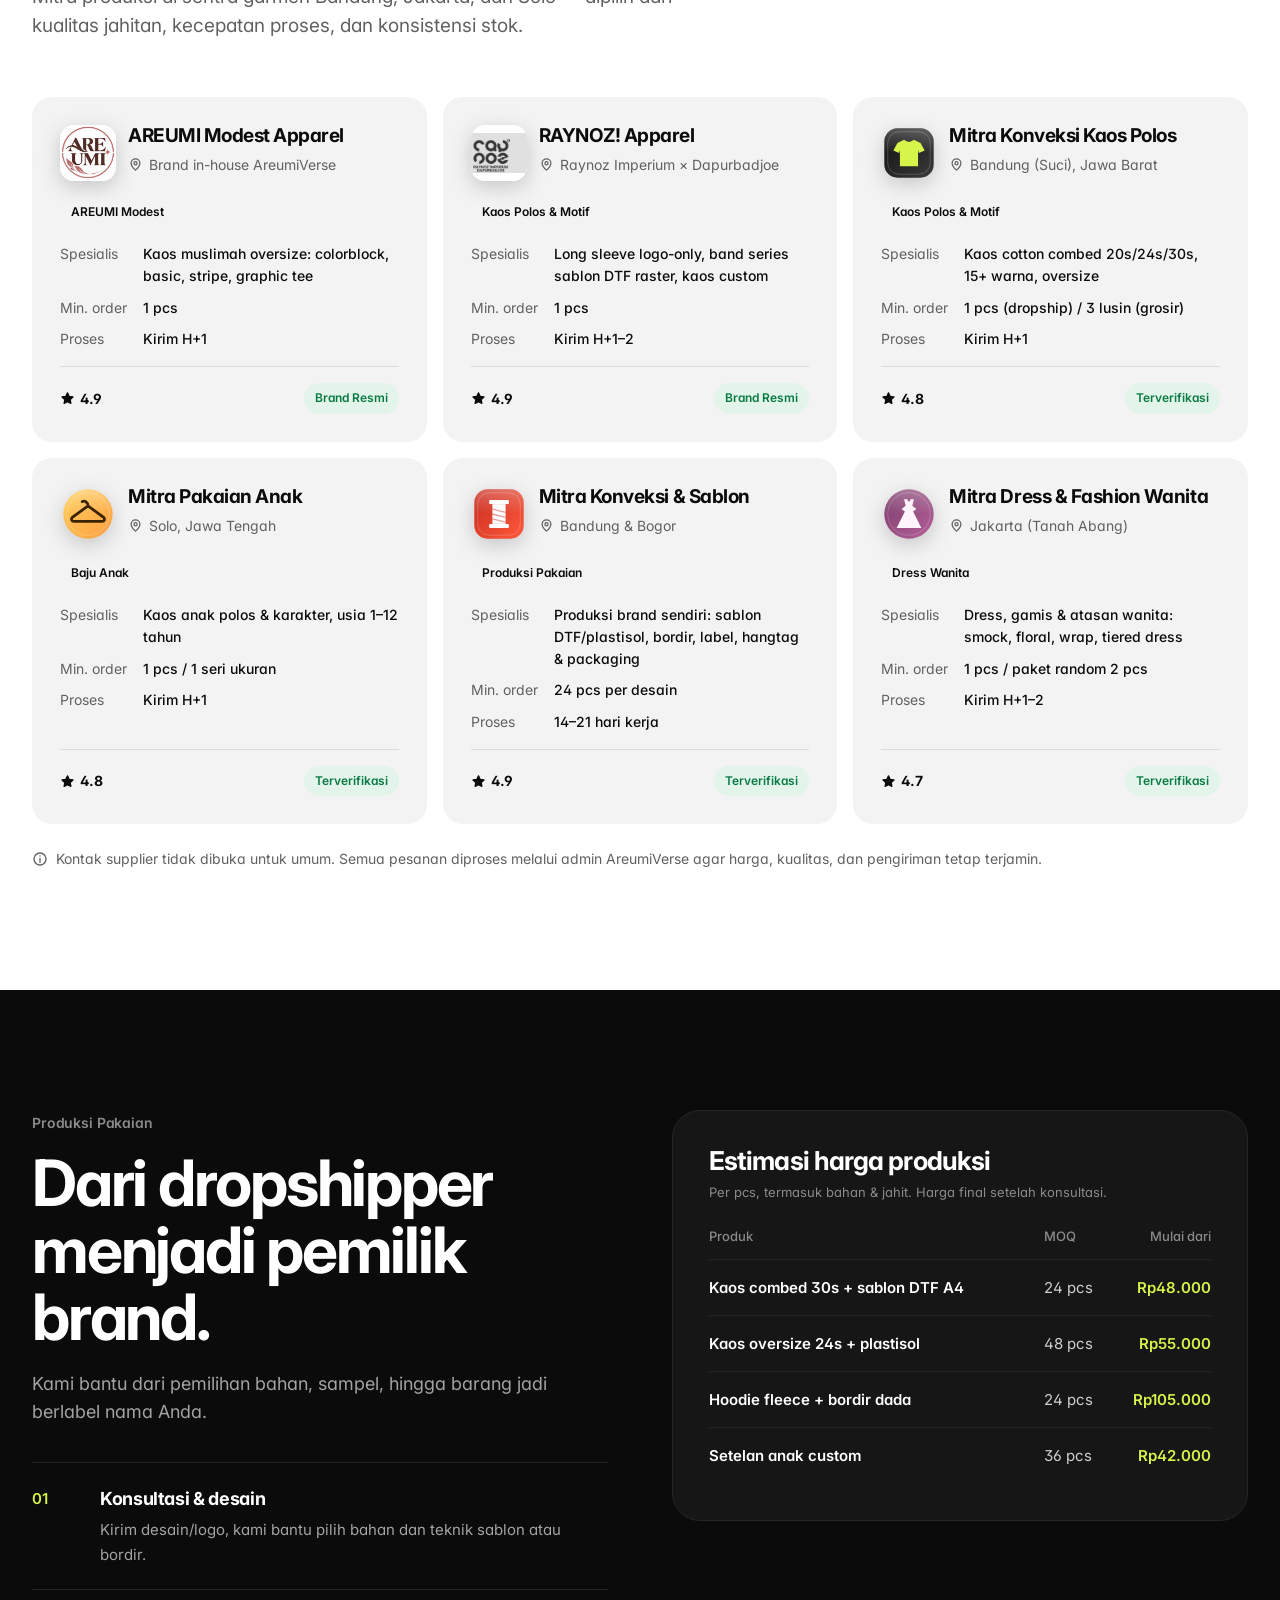
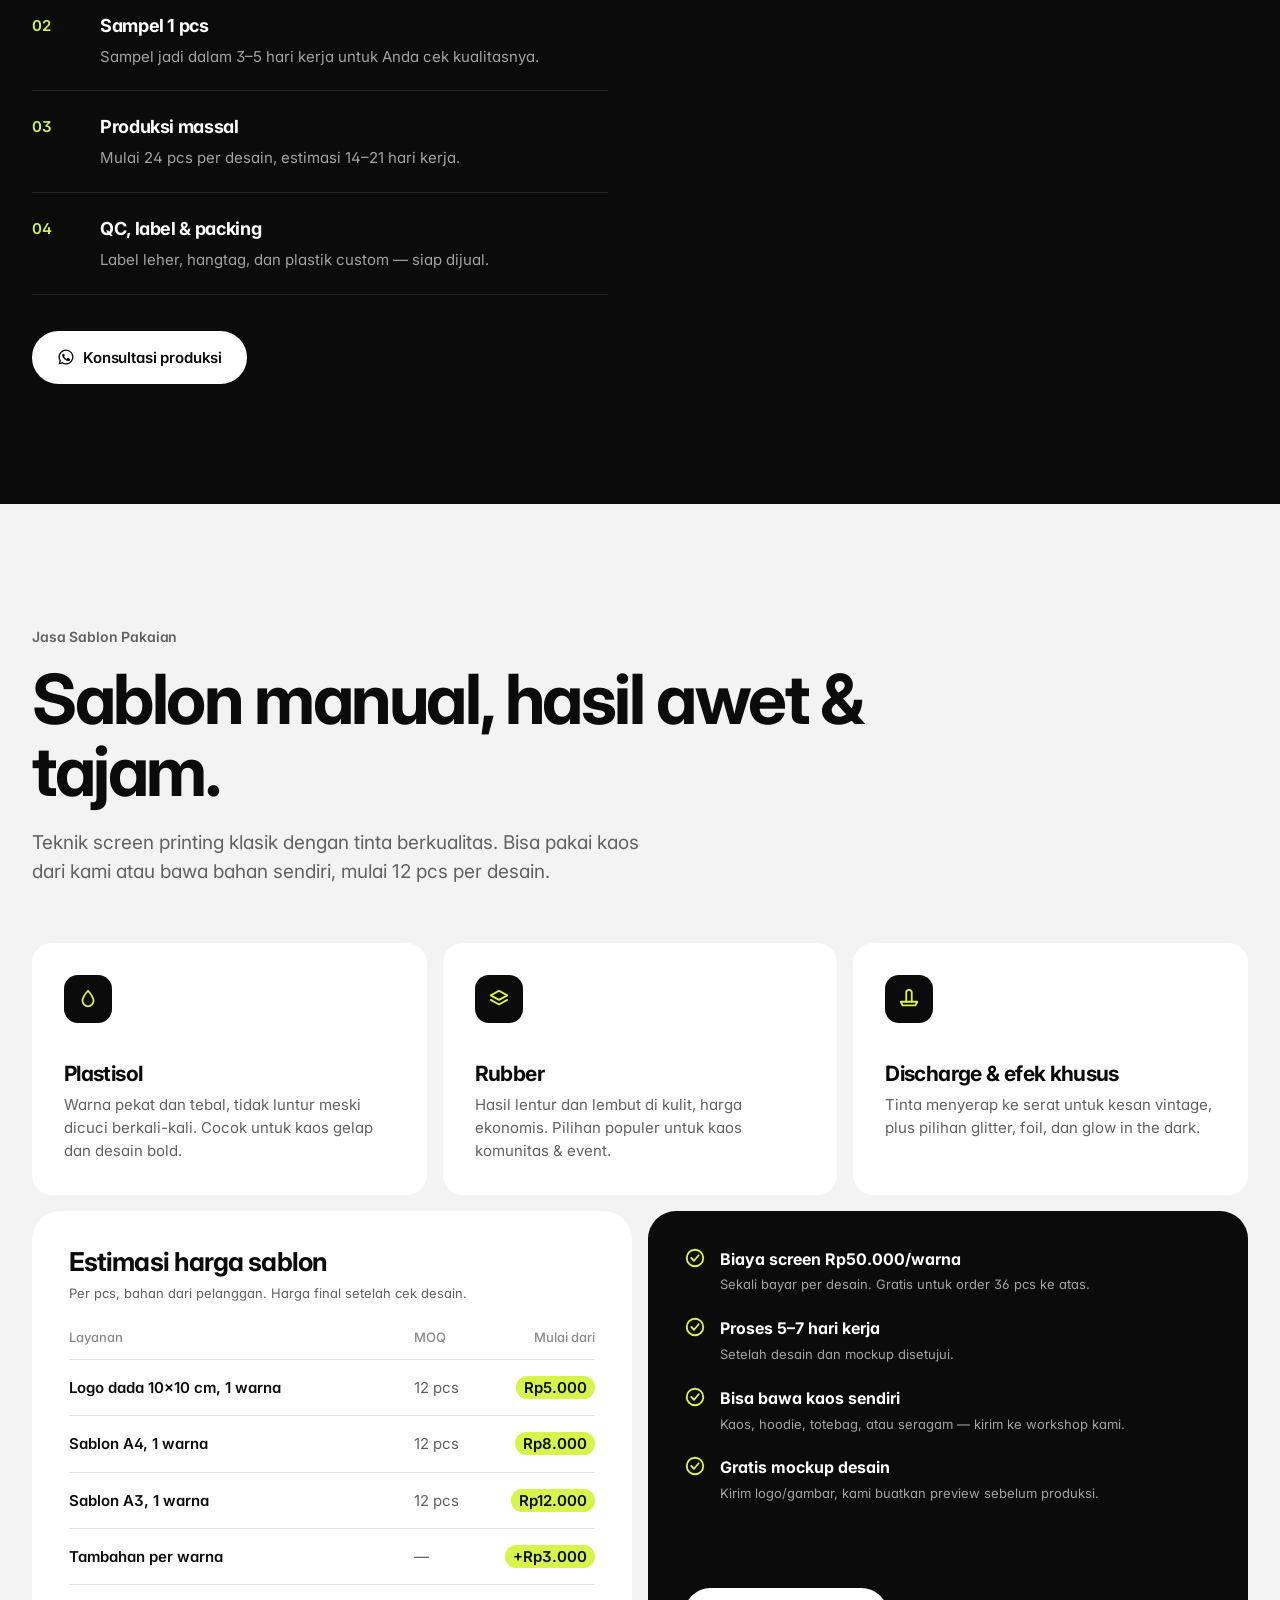
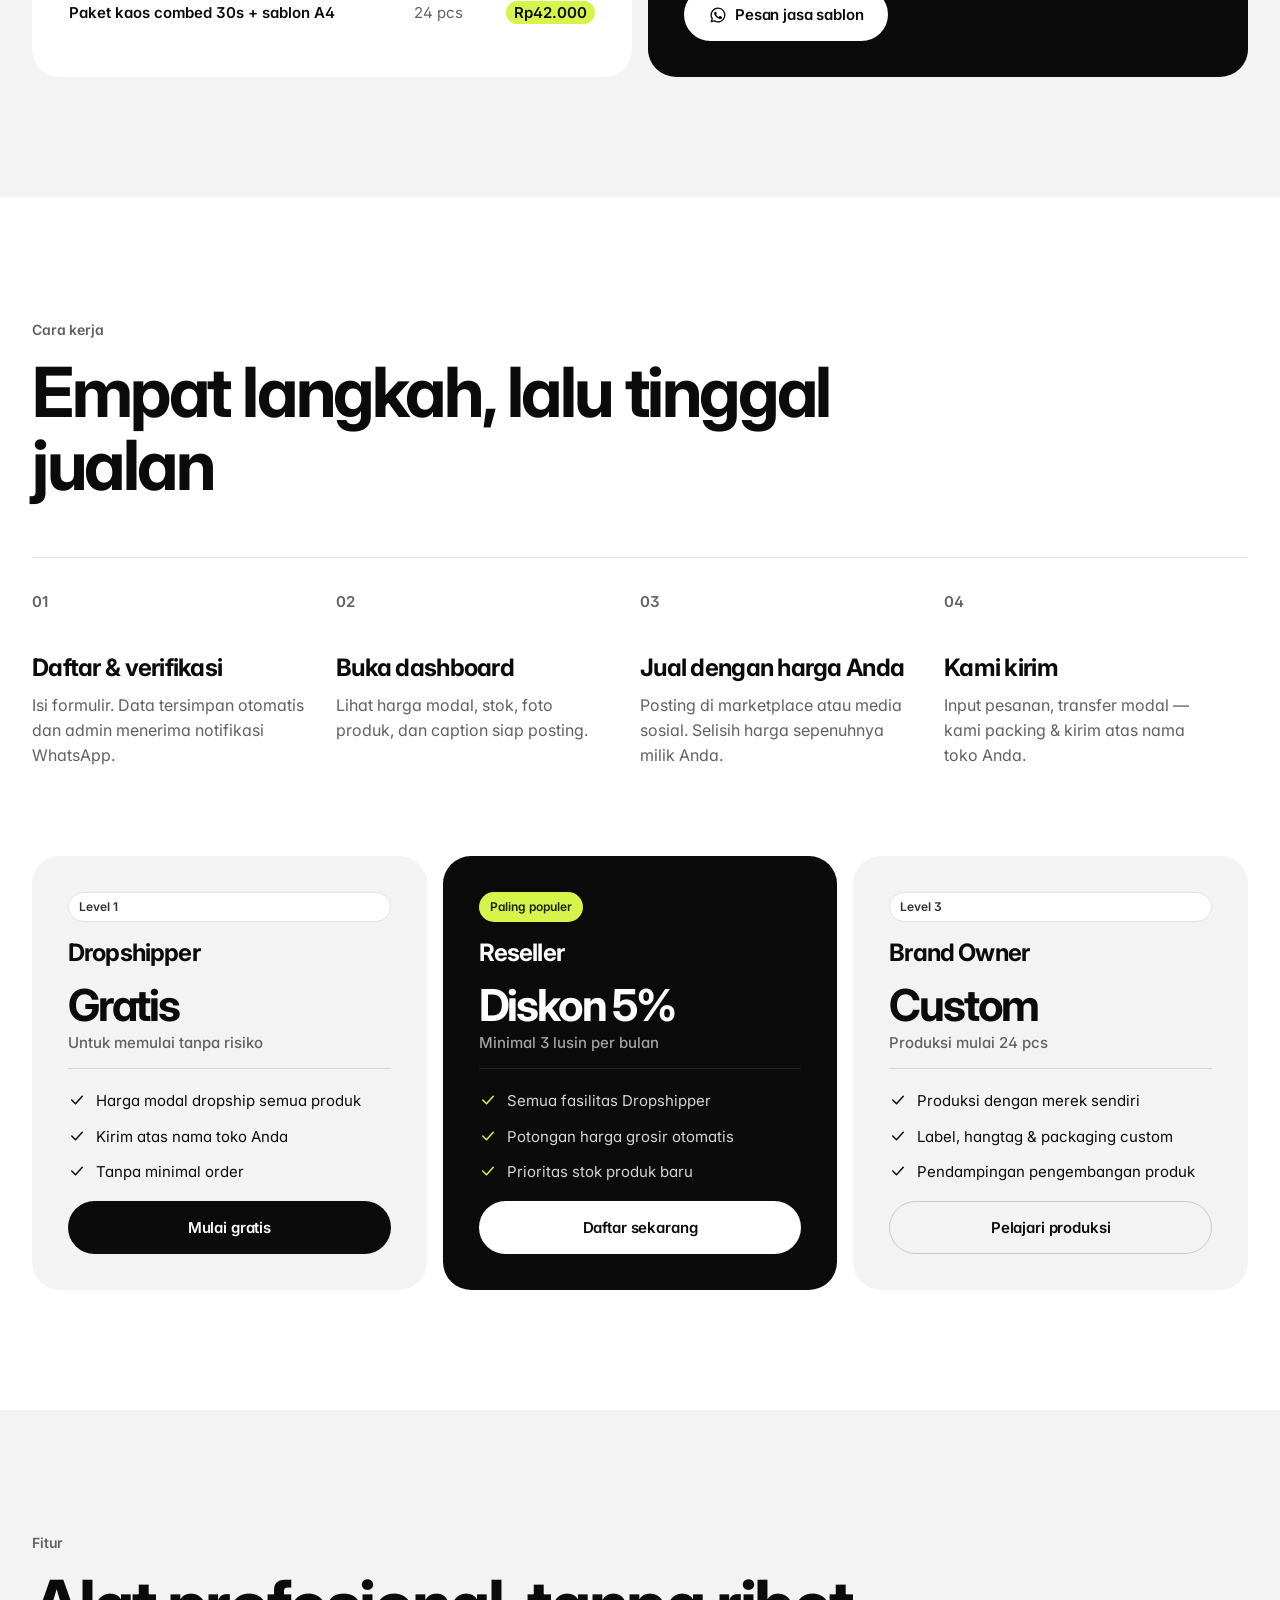
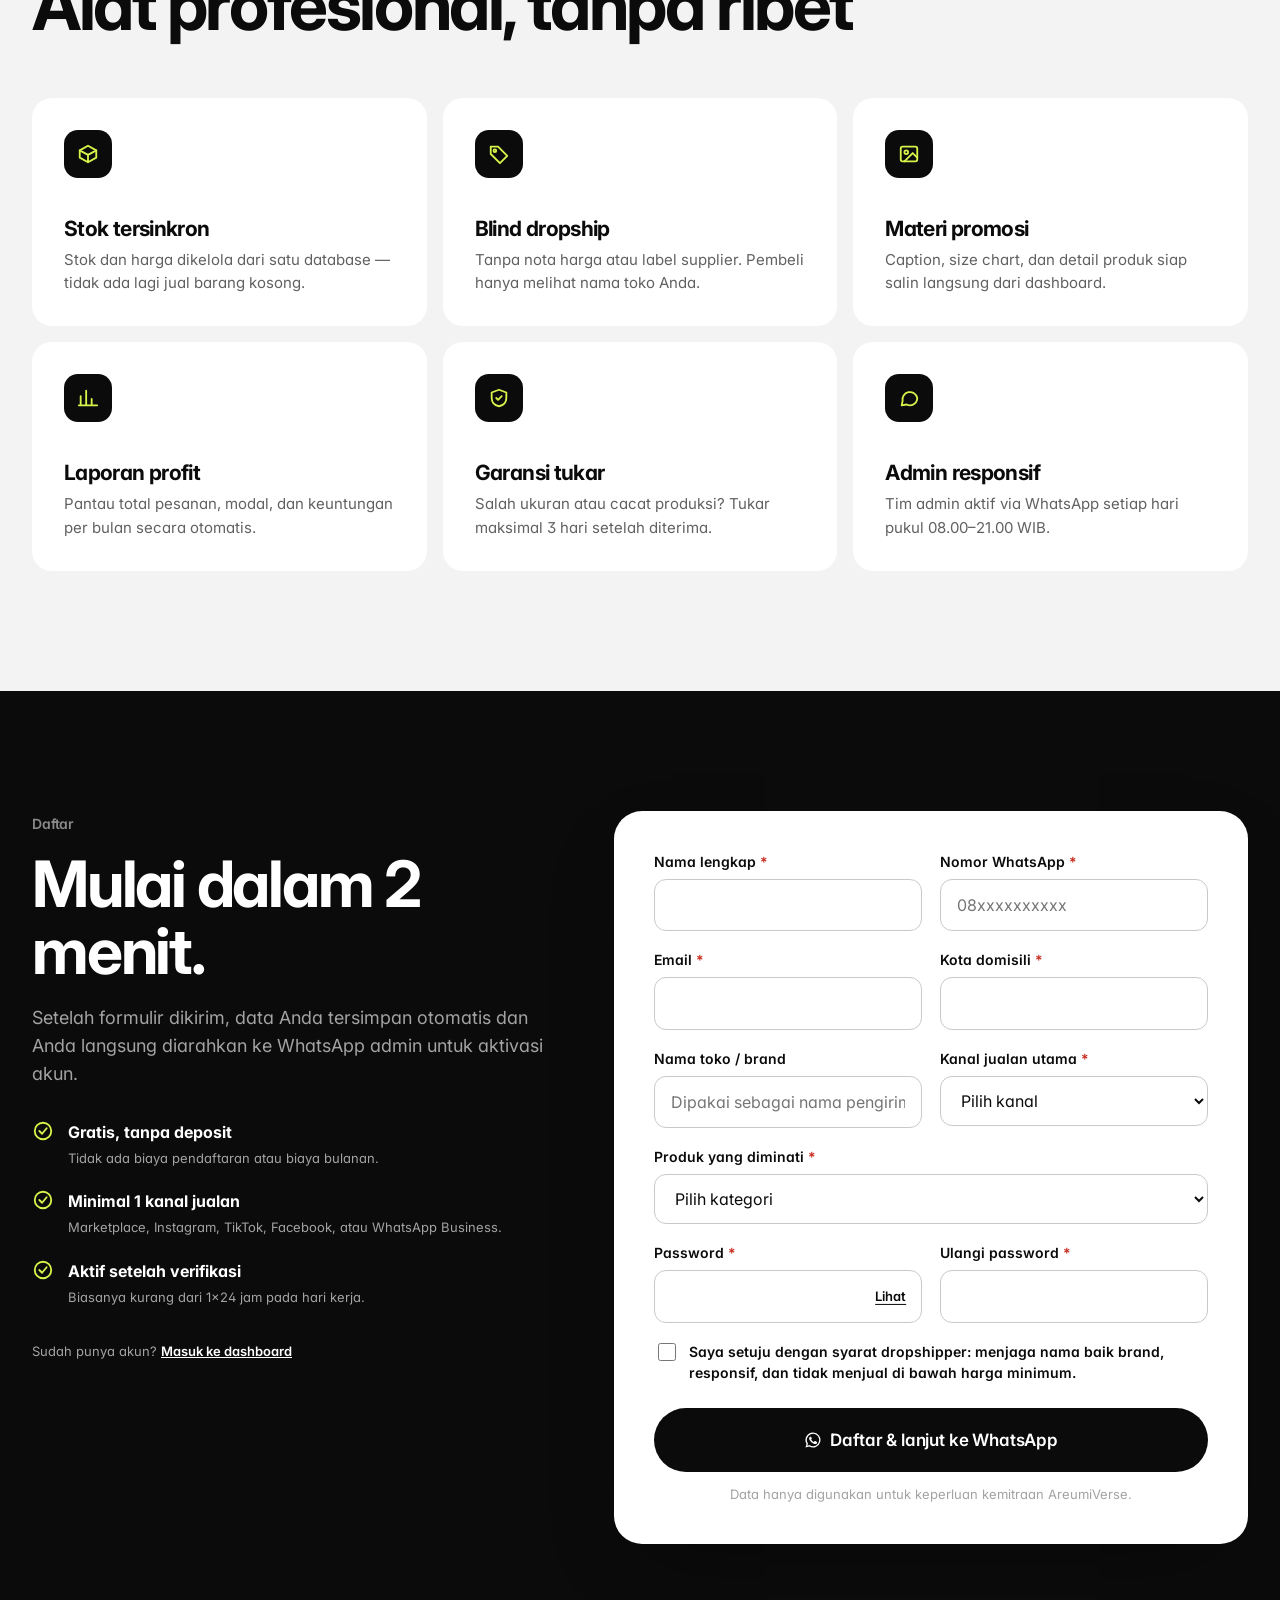
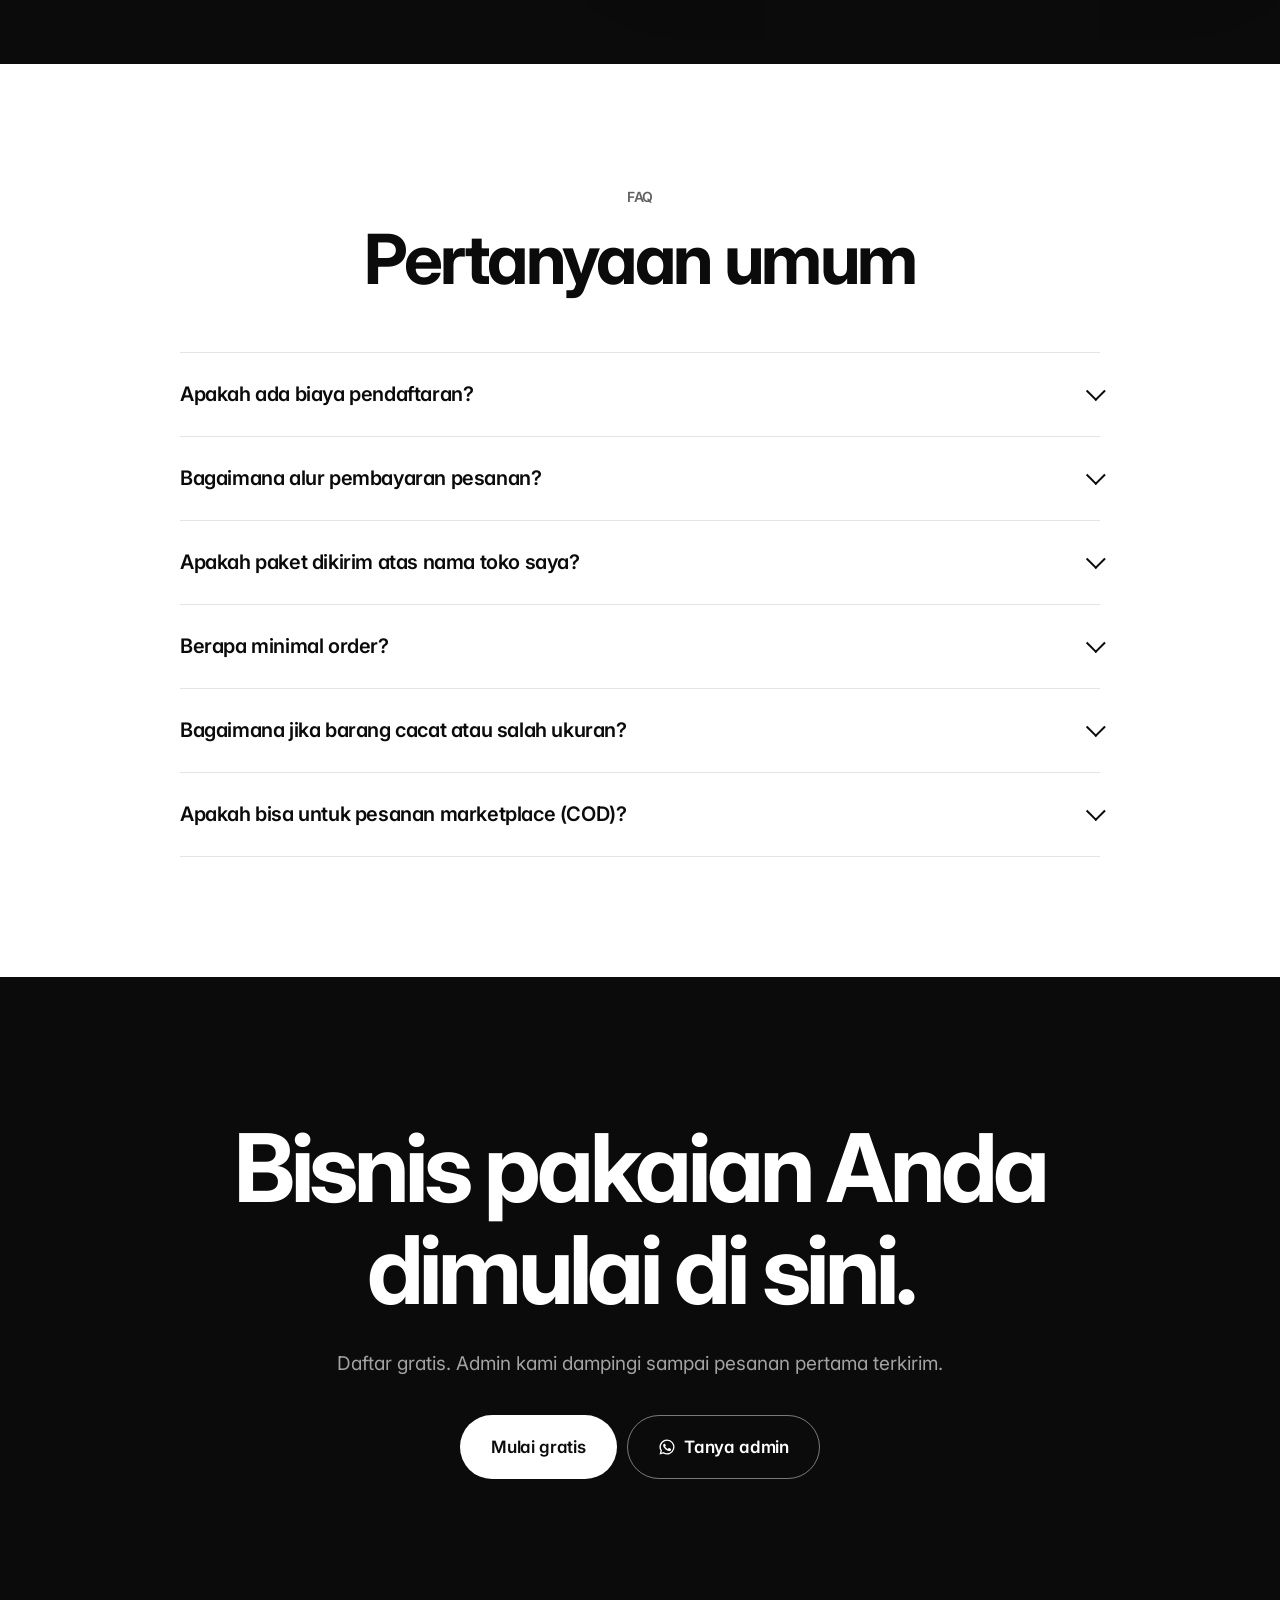
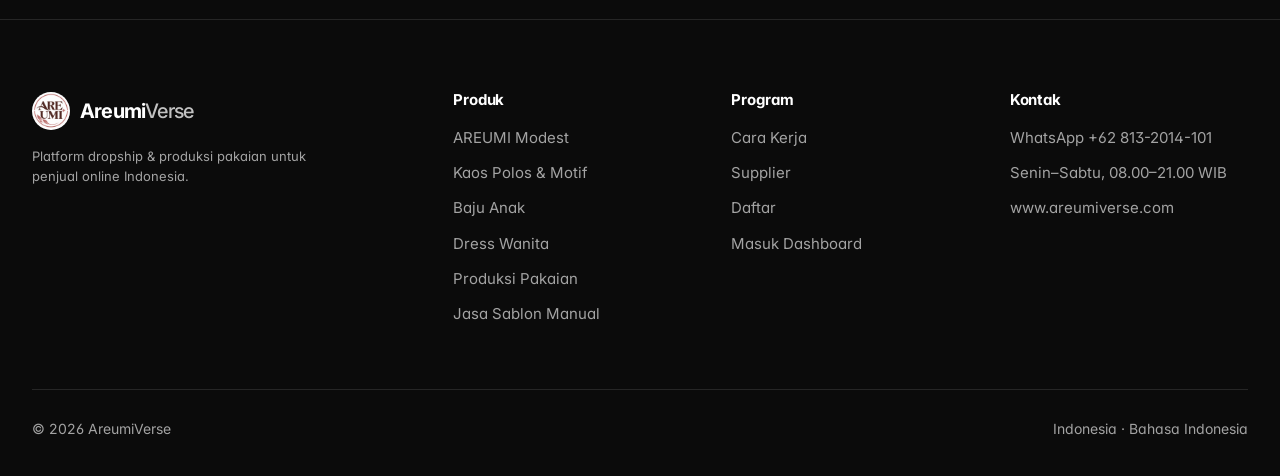
==== commit 0de985e6: "tambah popup" ====
--- a/index.html
+++ b/index.html
@@ -4,9 +4,9 @@
   <meta charset="utf-8">
   <meta name="viewport" content="width=device-width, initial-scale=1">
   <title>AreumiVerse — Platform Dropship &amp; Produksi Pakaian</title>
-  <meta name="description" content="Mulai bisnis pakaian tanpa stok bersama AreumiVerse: kaos muslimah AREUMI, kaos polos & motif, baju anak, dress, hingga produksi brand sendiri. Gratis daftar, kirim atas nama toko Anda.">
+  <meta name="description" content="Mulai bisnis pakaian tanpa stok bersama AreumiVerse: kaos muslimah AREUMI, kaos polos & motif, baju anak, dress, jasa sablon manual, hingga produksi brand sendiri. Gratis daftar, kirim atas nama toko Anda.">
   <meta property="og:title" content="AreumiVerse — Dropship Pakaian Profesional">
-  <meta property="og:description" content="Kaos muslimah, kaos polos & motif, baju anak, dress & jasa produksi pakaian. Tanpa stok, tanpa biaya daftar.">
+  <meta property="og:description" content="Kaos muslimah, kaos polos & motif, baju anak, dress, jasa sablon manual & produksi pakaian. Tanpa stok, tanpa biaya daftar.">
   <meta property="og:image" content="banner.png">
   <meta name="theme-color" content="#000000">
   <link rel="icon" type="image/png" href="images/brand/areumi-logo.png">
@@ -14,6 +14,7 @@
   <link rel="preconnect" href="https://fonts.gstatic.com" crossorigin>
   <link rel="stylesheet" href="https://fonts.googleapis.com/css2?family=Inter:wght@400;500;600;700;800&display=swap">
   <link rel="stylesheet" href="css/style.css">
+  <meta name="google-site-verification" content="exqWf31gGKWyuvx1l6yfXnEDPSLAZIhWZpzPzGzNhug" />
 </head>
 <body class="has-mobile-bar">
 
@@ -29,6 +30,7 @@
         <li><a href="#katalog">Katalog</a></li>
         <li><a href="#supplier">Supplier</a></li>
         <li><a href="#produksi">Produksi</a></li>
+        <li><a href="#sablon">Sablon</a></li>
         <li><a href="#cara-kerja">Harga &amp; Level</a></li>
       </ul>
       <div class="nav-cta">
@@ -42,6 +44,7 @@
       <a href="#katalog">Katalog</a>
       <a href="#supplier">Supplier</a>
       <a href="#produksi">Produksi Pakaian</a>
+      <a href="#sablon">Jasa Sablon Manual</a>
       <a href="#cara-kerja">Harga &amp; Level</a>
       <a href="#faq">FAQ</a>
       <a class="btn btn-ghost btn-block" href="login.html">Masuk</a>
@@ -168,6 +171,47 @@
               <tr><td><strong>Setelan anak custom</strong></td><td>36 pcs</td><td><strong>Rp42.000</strong></td></tr>
             </tbody>
           </table>
+        </div>
+      </div>
+    </section>
+
+    <!-- ================= JASA SABLON MANUAL ================= -->
+    <section class="section bg-sand" id="sablon">
+      <div class="container">
+        <div class="section-head reveal">
+          <span class="eyebrow">Jasa Sablon Pakaian</span>
+          <h2>Sablon manual, hasil awet &amp; tajam.</h2>
+          <p>Teknik screen printing klasik dengan tinta berkualitas. Bisa pakai kaos dari kami atau bawa bahan sendiri, mulai 12 pcs per desain.</p>
+        </div>
+        <div class="benefit-grid">
+          <div class="benefit reveal"><div class="ic"><svg><use href="#i-drop"/></svg></div><h3>Plastisol</h3><p>Warna pekat dan tebal, tidak luntur meski dicuci berkali-kali. Cocok untuk kaos gelap dan desain bold.</p></div>
+          <div class="benefit reveal"><div class="ic"><svg><use href="#i-layers"/></svg></div><h3>Rubber</h3><p>Hasil lentur dan lembut di kulit, harga ekonomis. Pilihan populer untuk kaos komunitas &amp; event.</p></div>
+          <div class="benefit reveal"><div class="ic"><svg><use href="#i-brush"/></svg></div><h3>Discharge &amp; efek khusus</h3><p>Tinta menyerap ke serat untuk kesan vintage, plus pilihan glitter, foil, dan glow in the dark.</p></div>
+        </div>
+        <div class="prod-grid sablon-grid">
+          <div class="price-table light reveal">
+            <h3>Estimasi harga sablon</h3>
+            <p class="small muted">Per pcs, bahan dari pelanggan. Harga final setelah cek desain.</p>
+            <table>
+              <thead><tr><th>Layanan</th><th>MOQ</th><th>Mulai dari</th></tr></thead>
+              <tbody>
+                <tr><td><strong>Logo dada 10×10 cm, 1 warna</strong></td><td>12 pcs</td><td><strong>Rp5.000</strong></td></tr>
+                <tr><td><strong>Sablon A4, 1 warna</strong></td><td>12 pcs</td><td><strong>Rp8.000</strong></td></tr>
+                <tr><td><strong>Sablon A3, 1 warna</strong></td><td>12 pcs</td><td><strong>Rp12.000</strong></td></tr>
+                <tr><td><strong>Tambahan per warna</strong></td><td>—</td><td><strong>+Rp3.000</strong></td></tr>
+                <tr><td><strong>Paket kaos combed 30s + sablon A4</strong></td><td>24 pcs</td><td><strong>Rp42.000</strong></td></tr>
+              </tbody>
+            </table>
+          </div>
+          <div class="sablon-info reveal">
+            <ul class="checklist">
+              <li><svg><use href="#i-check"/></svg><div><strong>Biaya screen Rp50.000/warna</strong><br><span class="muted small">Sekali bayar per desain. Gratis untuk order 36 pcs ke atas.</span></div></li>
+              <li><svg><use href="#i-check"/></svg><div><strong>Proses 5–7 hari kerja</strong><br><span class="muted small">Setelah desain dan mockup disetujui.</span></div></li>
+              <li><svg><use href="#i-check"/></svg><div><strong>Bisa bawa kaos sendiri</strong><br><span class="muted small">Kaos, hoodie, totebag, atau seragam — kirim ke workshop kami.</span></div></li>
+              <li><svg><use href="#i-check"/></svg><div><strong>Gratis mockup desain</strong><br><span class="muted small">Kirim logo/gambar, kami buatkan preview sebelum produksi.</span></div></li>
+            </ul>
+            <a class="btn btn-light" id="btn-sablon" href="#" target="_blank" rel="noopener"><svg><use href="#i-wa"/></svg>Pesan jasa sablon</a>
+          </div>
         </div>
       </div>
     </section>
@@ -274,7 +318,7 @@
               <div class="field full"><label for="r-minat">Produk yang diminati <span class="req">*</span></label>
                 <select id="r-minat" name="minat" required>
                   <option value="">Pilih kategori</option>
-                  <option>AREUMI Modest</option><option>Kaos Polos &amp; Motif</option><option>Baju Anak</option><option>Dress Wanita</option><option>Produksi Pakaian</option><option>Semua kategori</option>
+                  <option>AREUMI Modest</option><option>Kaos Polos &amp; Motif</option><option>Baju Anak</option><option>Dress Wanita</option><option>Produksi Pakaian</option><option>Jasa Sablon Manual</option><option>Semua kategori</option>
                 </select><span class="err">Pilih kategori produk.</span></div>
               <div class="field"><label for="r-pw">Password <span class="req">*</span></label><div class="pw-wrap"><input id="r-pw" name="password" type="password" autocomplete="new-password" minlength="6" required><button type="button" class="pw-toggle" data-pw="r-pw">Lihat</button></div><span class="err">Minimal 6 karakter.</span></div>
               <div class="field"><label for="r-pw2">Ulangi password <span class="req">*</span></label><input id="r-pw2" name="password2" type="password" autocomplete="new-password" required><span class="err">Password tidak sama.</span></div>
@@ -301,7 +345,7 @@
           <details><summary>Apakah ada biaya pendaftaran?</summary><p>Tidak. Pendaftaran dropshipper AreumiVerse 100% gratis, tanpa deposit dan tanpa biaya bulanan.</p></details>
           <details><summary>Bagaimana alur pembayaran pesanan?</summary><p>Setelah input pesanan di dashboard, Anda transfer harga modal + ongkir ke rekening admin. Pesanan diproses setelah pembayaran terkonfirmasi, lalu nomor resi diperbarui di dashboard.</p></details>
           <details><summary>Apakah paket dikirim atas nama toko saya?</summary><p>Ya. Nama dan nomor pengirim menggunakan data toko Anda, tanpa nota harga atau label supplier di dalam paket.</p></details>
-          <details><summary>Berapa minimal order?</summary><p>Produk ready stock tidak ada minimal order — 1 pcs pun kami kirim. Paket random minimal 2–3 pcs, dan jasa produksi pakaian mulai 24 pcs per desain.</p></details>
+          <details><summary>Berapa minimal order?</summary><p>Produk ready stock tidak ada minimal order — 1 pcs pun kami kirim. Paket random minimal 2–3 pcs, dan jasa produksi pakaian mulai 24 pcs per desain. Jasa sablon manual mulai 12 pcs per desain.</p></details>
           <details><summary>Bagaimana jika barang cacat atau salah ukuran?</summary><p>Ajukan klaim maksimal 3 hari setelah barang diterima dengan video unboxing. Kami ganti barang atau refund sesuai kondisi.</p></details>
           <details><summary>Apakah bisa untuk pesanan marketplace (COD)?</summary><p>Bisa. Kirimkan label resi dari marketplace melalui WhatsApp admin, kami yang mencetak dan mengirim.</p></details>
         </div>
@@ -327,7 +371,7 @@
           <a class="logo" href="#top"><span class="logo-mark"><img src="images/brand/areumi-logo.png" alt=""></span><span>Areumi<em>Verse</em></span></a>
           <p class="small" style="max-width:300px">Platform dropship &amp; produksi pakaian untuk penjual online Indonesia.</p>
         </div>
-        <div><h4>Produk</h4><ul><li><a href="#katalog" data-cat-link="AREUMI Modest">AREUMI Modest</a></li><li><a href="#katalog" data-cat-link="Kaos Polos &amp; Motif">Kaos Polos &amp; Motif</a></li><li><a href="#katalog" data-cat-link="Baju Anak">Baju Anak</a></li><li><a href="#katalog" data-cat-link="Dress Wanita">Dress Wanita</a></li><li><a href="#produksi">Produksi Pakaian</a></li></ul></div>
+        <div><h4>Produk</h4><ul><li><a href="#katalog" data-cat-link="AREUMI Modest">AREUMI Modest</a></li><li><a href="#katalog" data-cat-link="Kaos Polos &amp; Motif">Kaos Polos &amp; Motif</a></li><li><a href="#katalog" data-cat-link="Baju Anak">Baju Anak</a></li><li><a href="#katalog" data-cat-link="Dress Wanita">Dress Wanita</a></li><li><a href="#produksi">Produksi Pakaian</a></li><li><a href="#sablon">Jasa Sablon Manual</a></li></ul></div>
         <div><h4>Program</h4><ul><li><a href="#cara-kerja">Cara Kerja</a></li><li><a href="#supplier">Supplier</a></li><li><a href="#daftar">Daftar</a></li><li><a href="login.html">Masuk Dashboard</a></li></ul></div>
         <div><h4>Kontak</h4><ul><li><a href="#" target="_blank" rel="noopener" id="foot-wa">WhatsApp</a></li><li>Senin–Sabtu, 08.00–21.00 WIB</li><li><a href="https://www.areumiverse.com">www.areumiverse.com</a></li></ul></div>
       </div>
@@ -337,6 +381,26 @@
 
   <div class="mobile-bar"><a class="btn btn-primary" href="#daftar">Daftar gratis</a><a class="btn btn-wa" id="mb-wa" href="#" target="_blank" rel="noopener" aria-label="Chat admin via WhatsApp"><svg><use href="#i-wa"/></svg>Chat</a></div>
   <a class="wa-float" id="wa-float" href="#" target="_blank" rel="noopener" aria-label="Chat admin via WhatsApp"><svg><use href="#i-wa"/></svg></a>
+
+  <!-- ================= POPUP INFO LAYANAN ================= -->
+  <div class="modal promo" id="promo" aria-hidden="true">
+    <div class="modal-backdrop" data-promo-close></div>
+    <div class="modal-card promo-card" role="dialog" aria-modal="true" aria-labelledby="promo-title">
+      <button class="promo-x" type="button" data-promo-close aria-label="Tutup"><svg><use href="#i-close"/></svg></button>
+      <h3 id="promo-title" class="sr-only">Layanan baru: Sablon Manual, Sablon DTF &amp; Baju Custom</h3>
+      <picture class="promo-banner">
+        <source media="(max-width: 640px)" srcset="images/promo/promo-jasa-sablon-sm.jpg">
+        <img src="images/promo/promo-jasa-sablon.jpg" width="1536" height="1024" alt="Jasa Sablon &amp; Konveksi AreumiVerse: Sablon Manual, Sablon DTF, dan Baju Custom untuk komunitas, event, perusahaan, dan kegiatan Anda.">
+      </picture>
+      <div class="promo-bar">
+        <div class="promo-actions">
+          <a class="btn btn-primary" id="promo-wa" href="#" target="_blank" rel="noopener"><svg><use href="#i-wa"/></svg>Tanya harga</a>
+          <a class="btn btn-ghost" href="#sablon" data-promo-close>Lihat detail</a>
+        </div>
+        <button class="promo-skip" type="button" data-promo-close>Tutup, saya sudah baca</button>
+      </div>
+    </div>
+  </div>
 
   <script src="js/icons.js"></script>
   <script src="js/config.js"></script>
--- a/css/style.css
+++ b/css/style.css
@@ -639,3 +639,45 @@
   .hero .hero-content { padding-top: 100px; padding-bottom: 40px; }
   .hero-badges { margin-top: 24px; }
 }
+
+/* ---------- Jasa sablon manual ---------- */
+.sablon-grid { margin-top: 16px; gap: 16px; align-items: stretch; }
+.price-table.light { background: #fff; border-color: transparent; }
+.price-table.light td { border-top-color: var(--line); color: var(--muted); }
+.price-table.light td strong { color: var(--ink); }
+.price-table.light td:last-child strong { color: var(--ink); background: var(--accent); padding: 2px 8px; border-radius: 999px; }
+.sablon-info { background: var(--ink); color: #fff; border-radius: var(--radius-lg); padding: 36px; display: flex; flex-direction: column; }
+.sablon-info .checklist { margin-top: 0; }
+.sablon-info .muted { color: #a3a3a3; }
+.sablon-info .btn { margin-top: auto; align-self: flex-start; }
+@media (max-width: 640px) {
+  .sablon-info { padding: 24px; }
+  .sablon-info .btn { align-self: stretch; }
+}
+.nav-links a { white-space: nowrap; }
+@media (max-width: 1200px) { .nav-links { gap: 20px; margin-left: 24px; } }
+@media (max-width: 640px) { .price-table th:nth-child(2) { padding: 0 10px 12px; } }
+
+/* ---------- Popup info layanan (banner) ---------- */
+.sr-only { position: absolute; width: 1px; height: 1px; padding: 0; margin: -1px; overflow: hidden; clip: rect(0 0 0 0); white-space: nowrap; border: 0; }
+.promo { z-index: 80; }
+.promo.open .promo-card { animation: promoIn .35s cubic-bezier(.2,.8,.2,1); }
+@keyframes promoIn { from { opacity: 0; transform: translateY(24px) scale(.98); } to { opacity: 1; transform: none; } }
+/* lebar mengikuti tinggi layar agar banner 3:2 + bar tombol selalu muat tanpa scroll */
+.promo-card { width: min(900px, 100%, calc((100vh - 150px) * 1.5)); min-width: min(300px, 100%); overflow: hidden; display: flex; flex-direction: column; }
+.promo-banner { display: block; background: #f3f3f3; }
+.promo-banner img { display: block; width: 100%; height: auto; aspect-ratio: 3 / 2; object-fit: cover; }
+.promo-bar { display: flex; align-items: center; justify-content: space-between; gap: 12px 16px; flex-wrap: wrap; padding: 16px 20px; border-top: 1px solid var(--line); }
+.promo-actions { display: flex; gap: 10px; flex-wrap: wrap; }
+.promo-skip { background: none; border: 0; color: var(--muted); font: inherit; font-size: 14px; text-decoration: underline; text-underline-offset: 4px; cursor: pointer; padding: 6px 0; }
+.promo-skip:hover { color: var(--ink); }
+.promo-x { position: absolute; top: 12px; right: 12px; z-index: 2; width: 40px; height: 40px; border-radius: 50%; border: 0; background: rgba(255,255,255,.95); box-shadow: 0 2px 10px rgba(0,0,0,.18); display: grid; place-items: center; cursor: pointer; }
+.promo-x svg { width: 18px; height: 18px; }
+@media (max-width: 640px) {
+  .promo { align-items: center; padding: 12px; }
+  .promo-card { width: 100%; border-radius: 20px; max-height: calc(100vh - 24px); overflow: auto; }
+  .promo-bar { padding: 14px; flex-direction: column; align-items: stretch; }
+  .promo-actions .btn { flex: 1 1 0; padding-left: 12px; padding-right: 12px; }
+  .promo-skip { align-self: center; }
+  .promo-x { width: 36px; height: 36px; top: 8px; right: 8px; }
+}
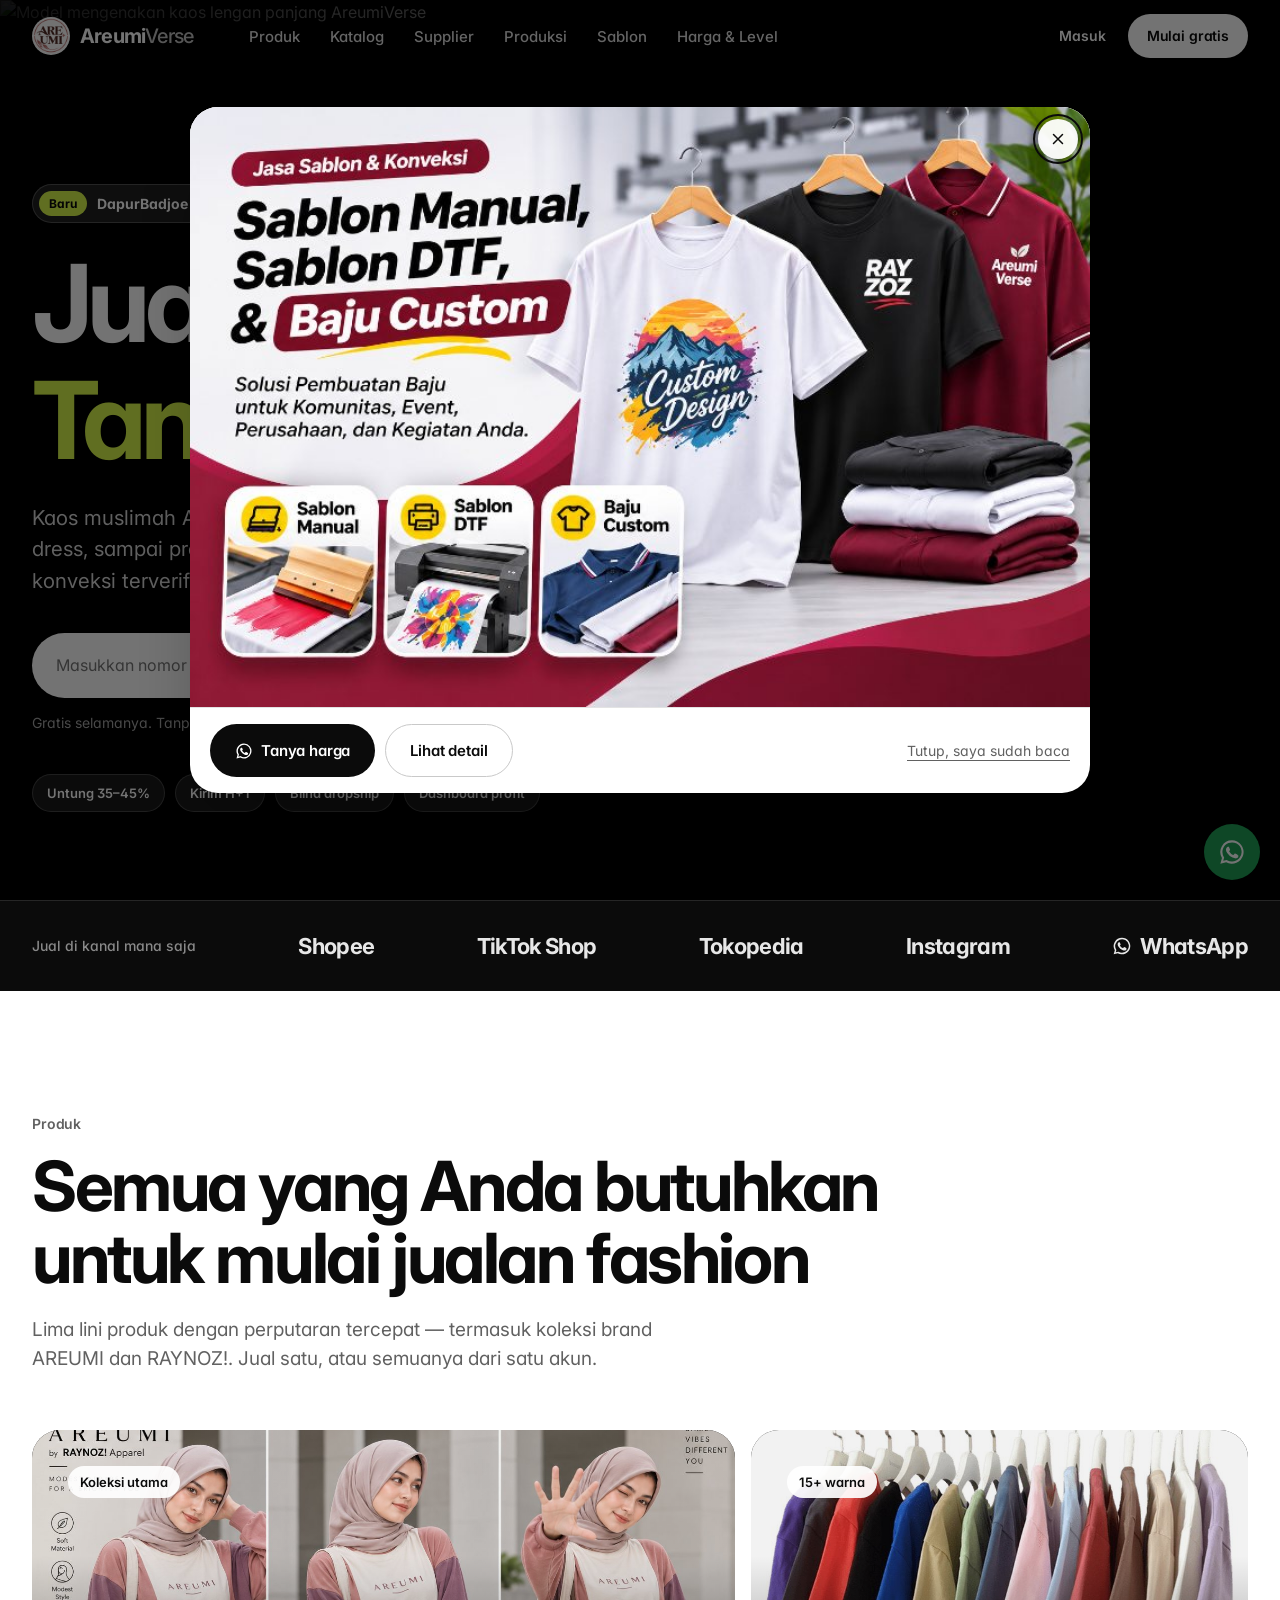
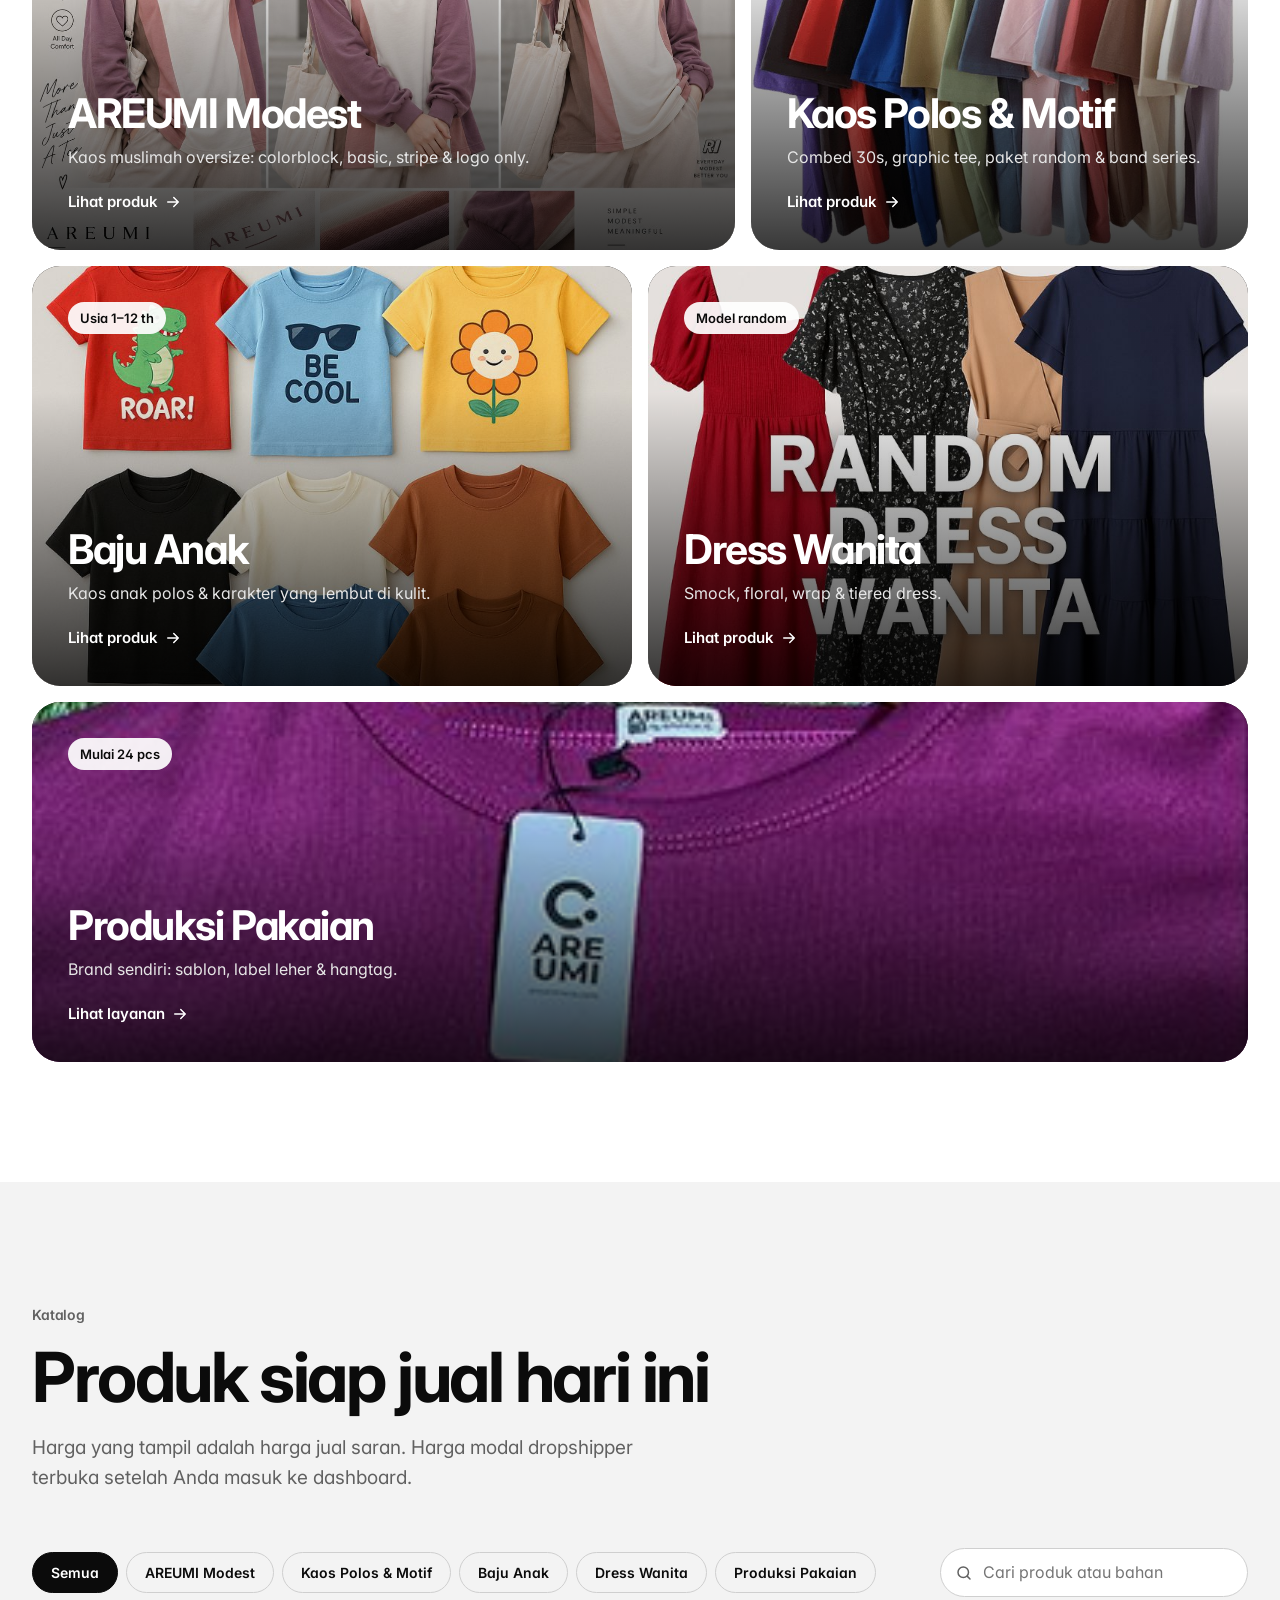
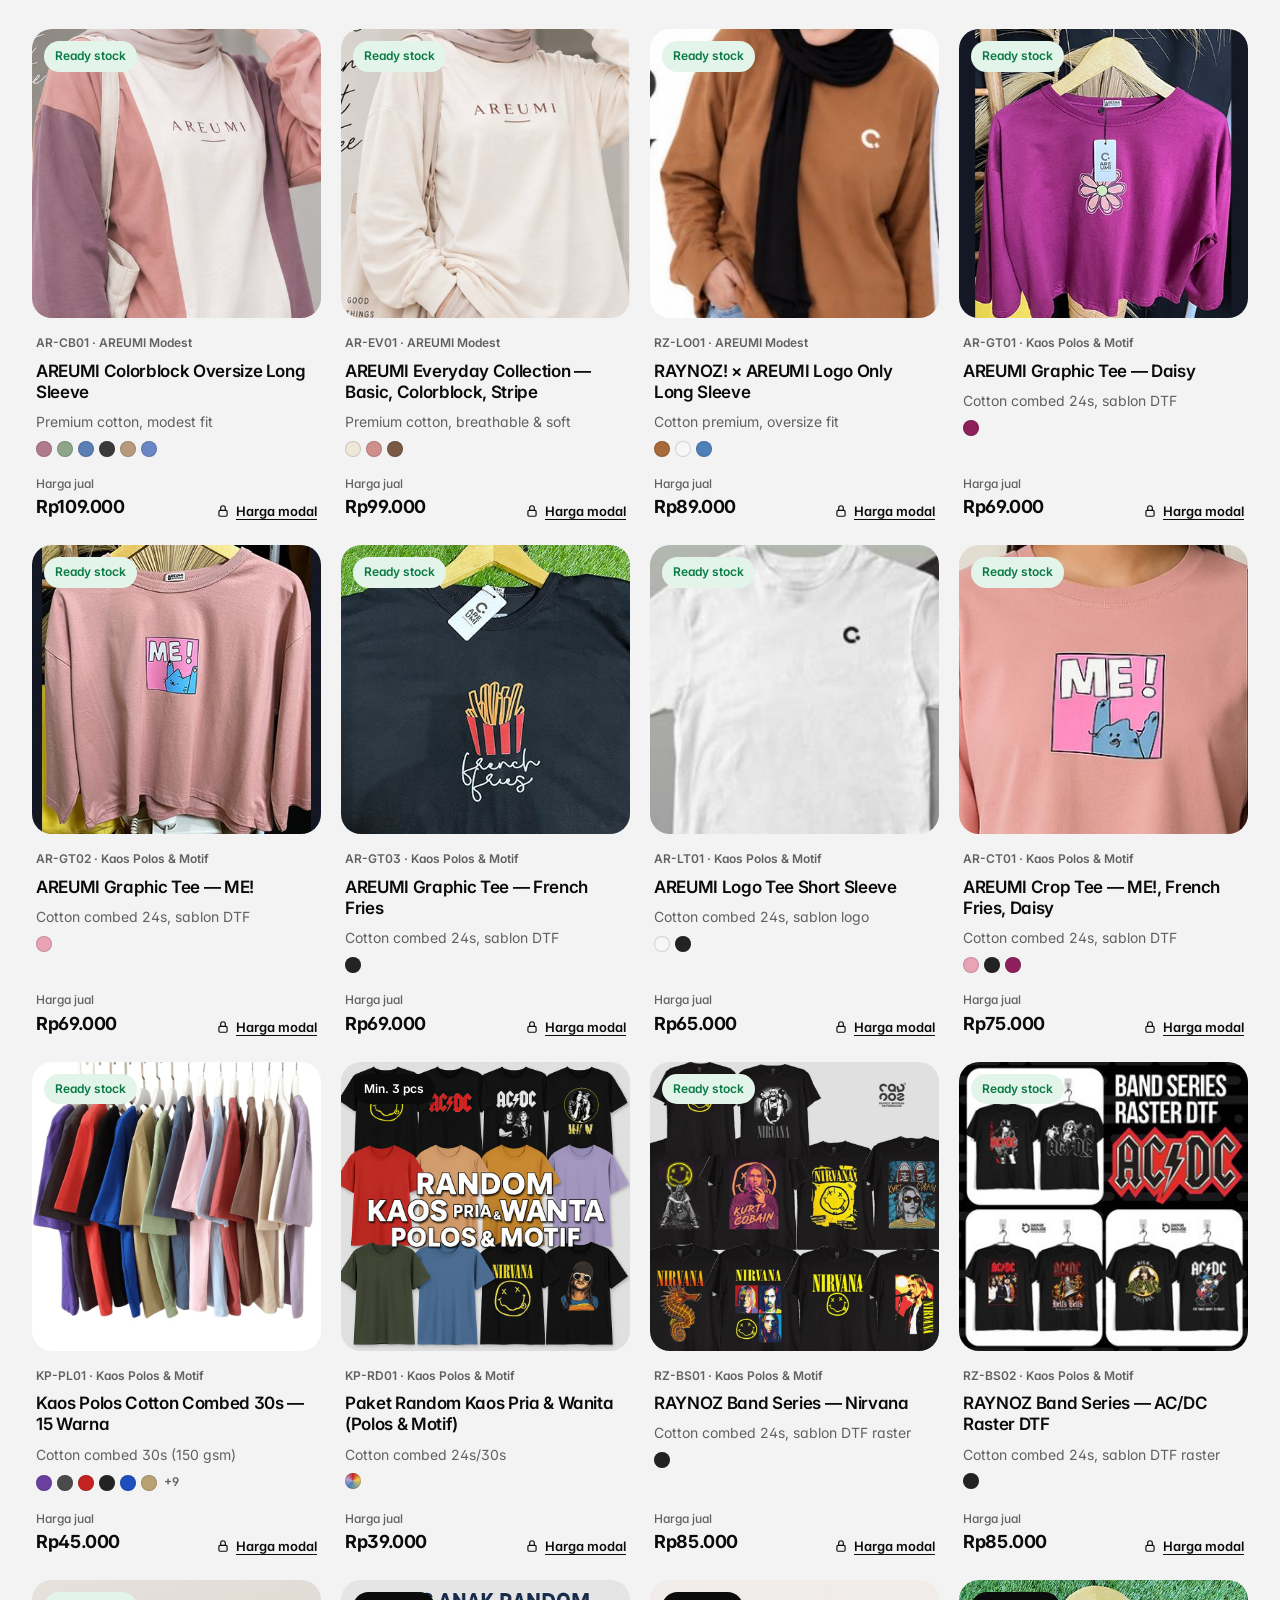
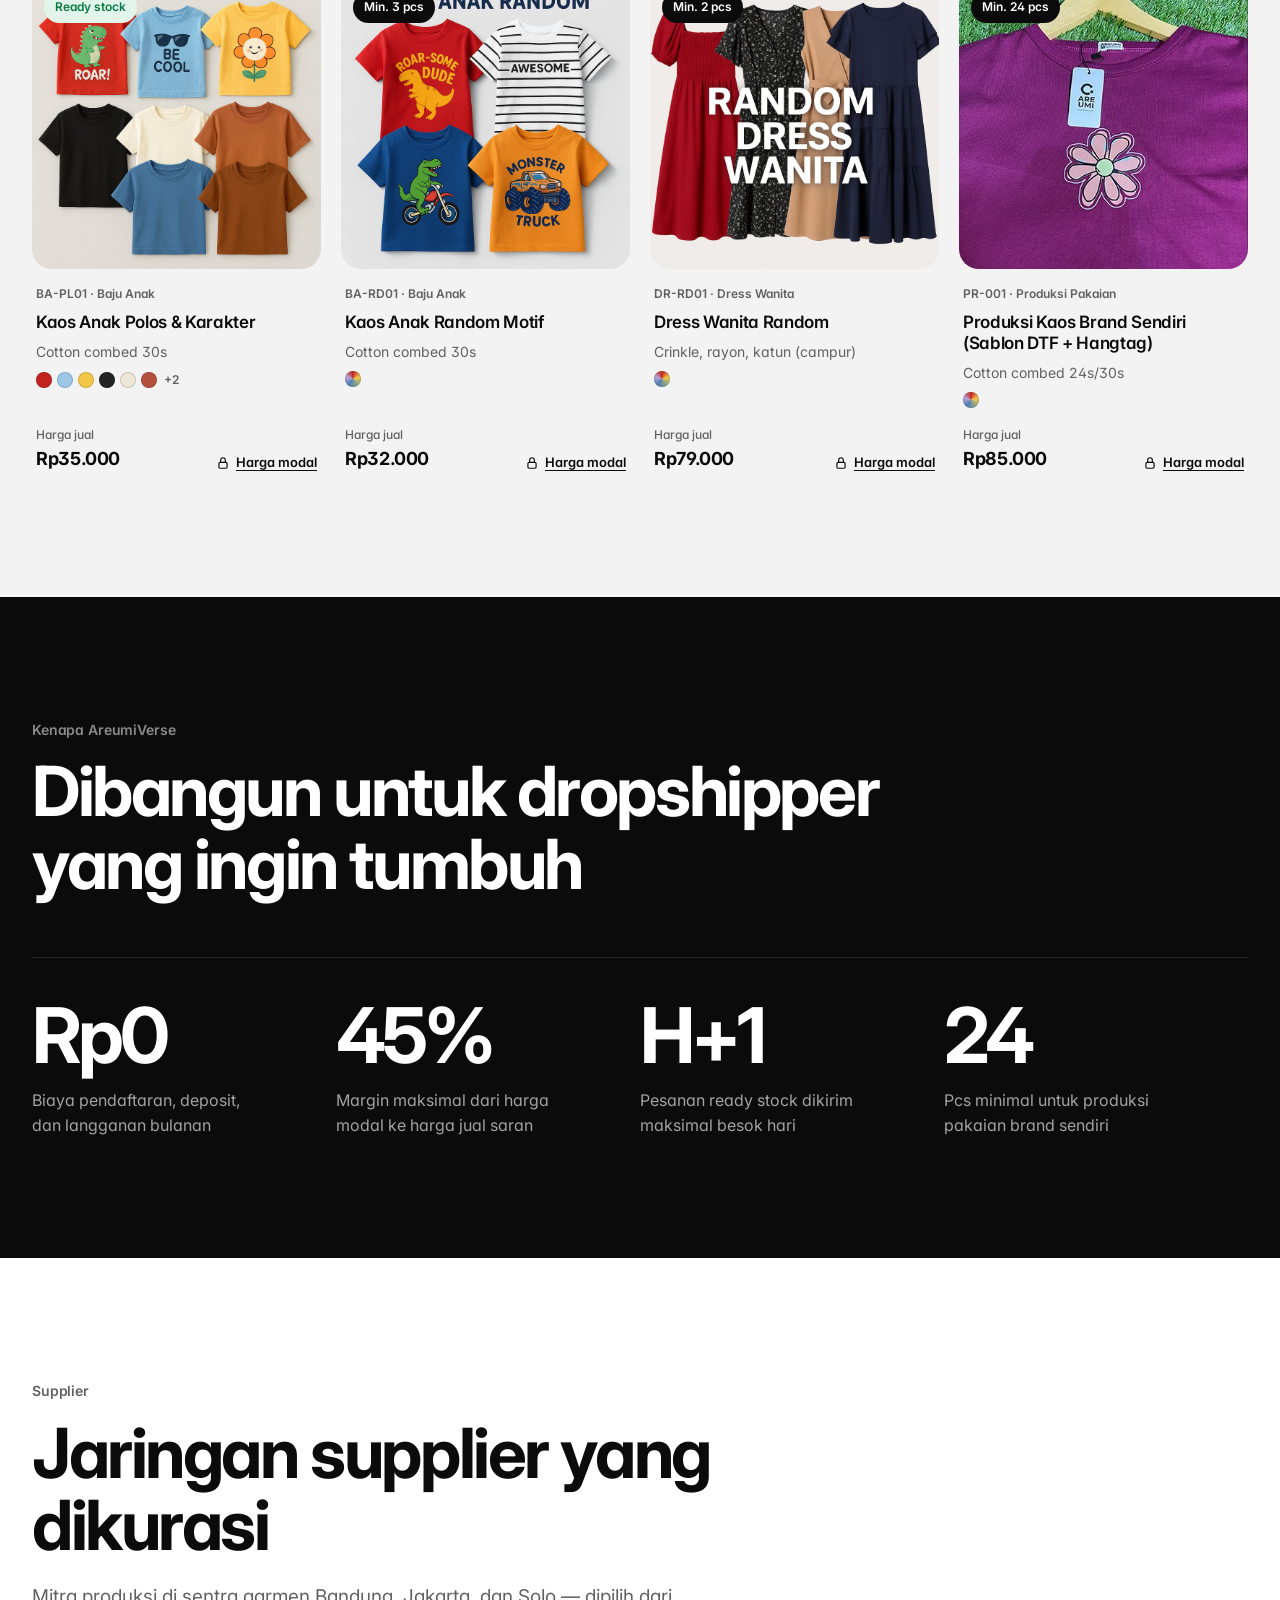
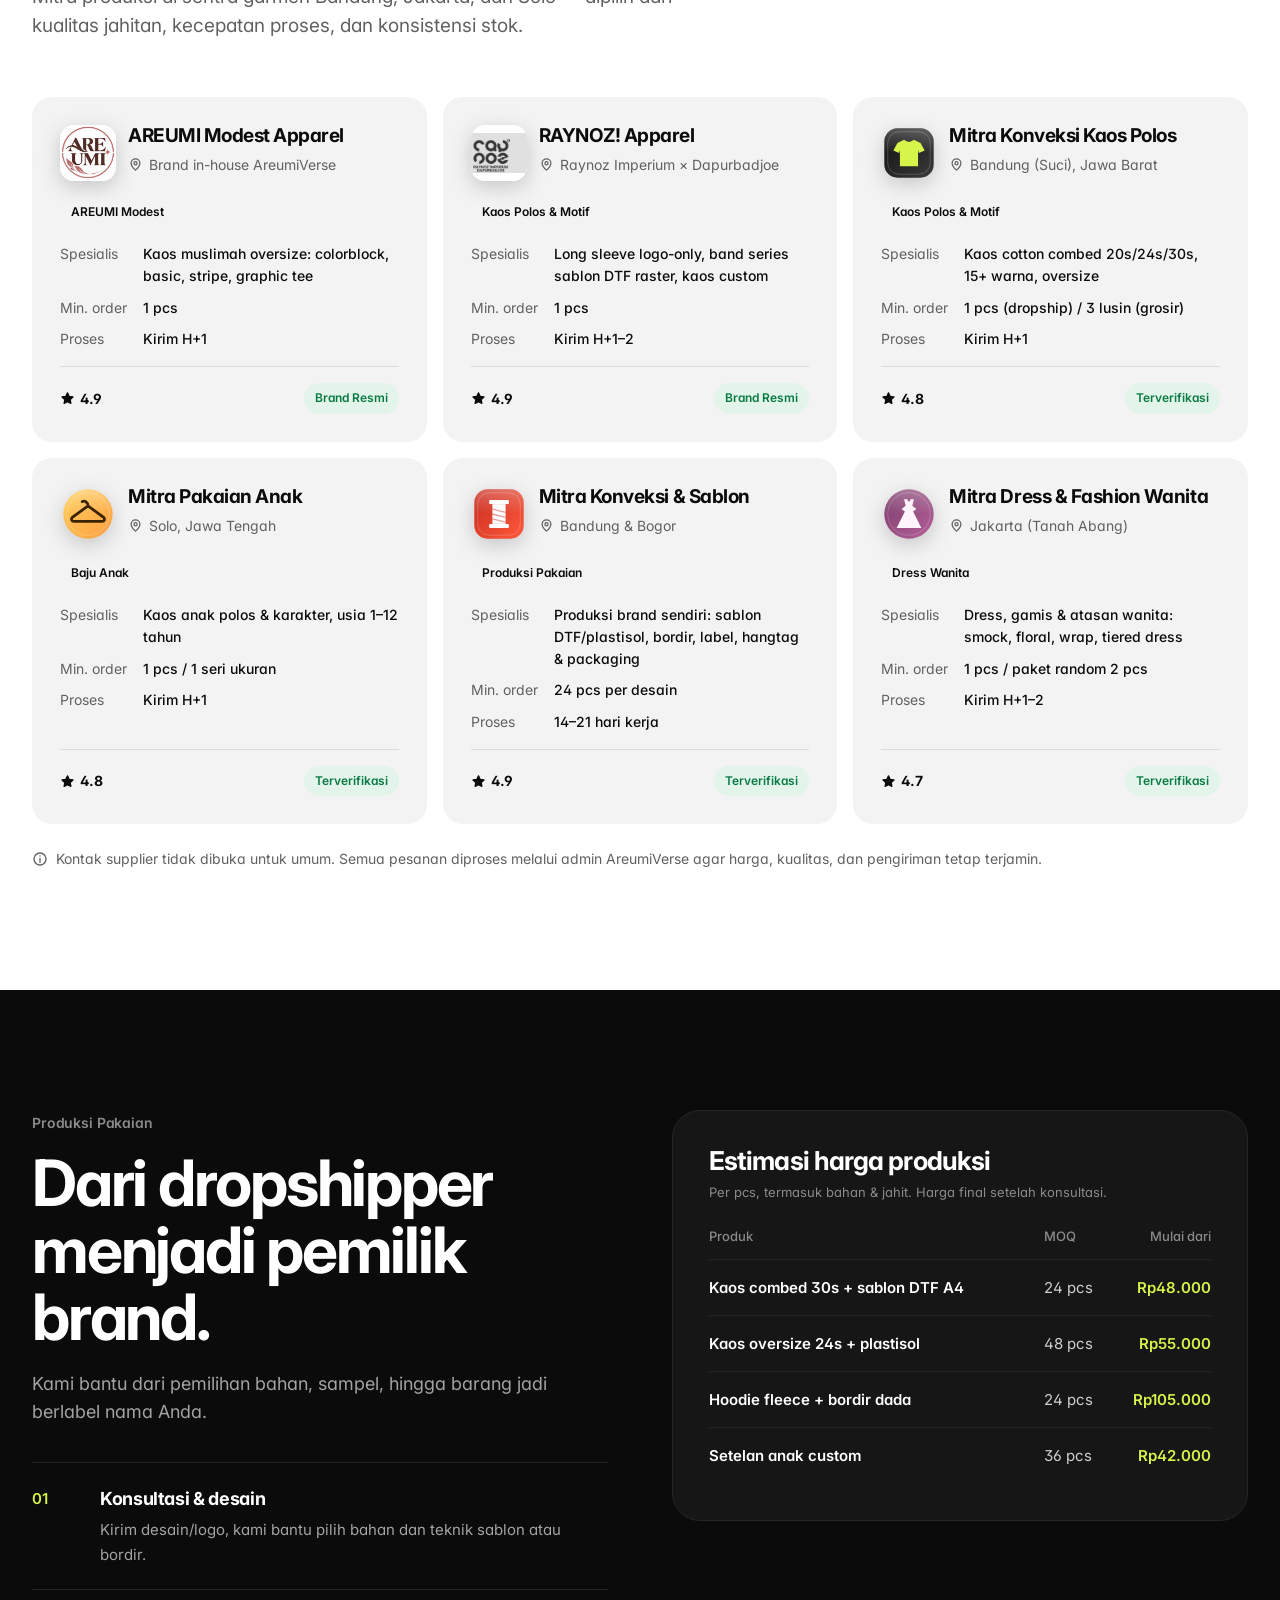
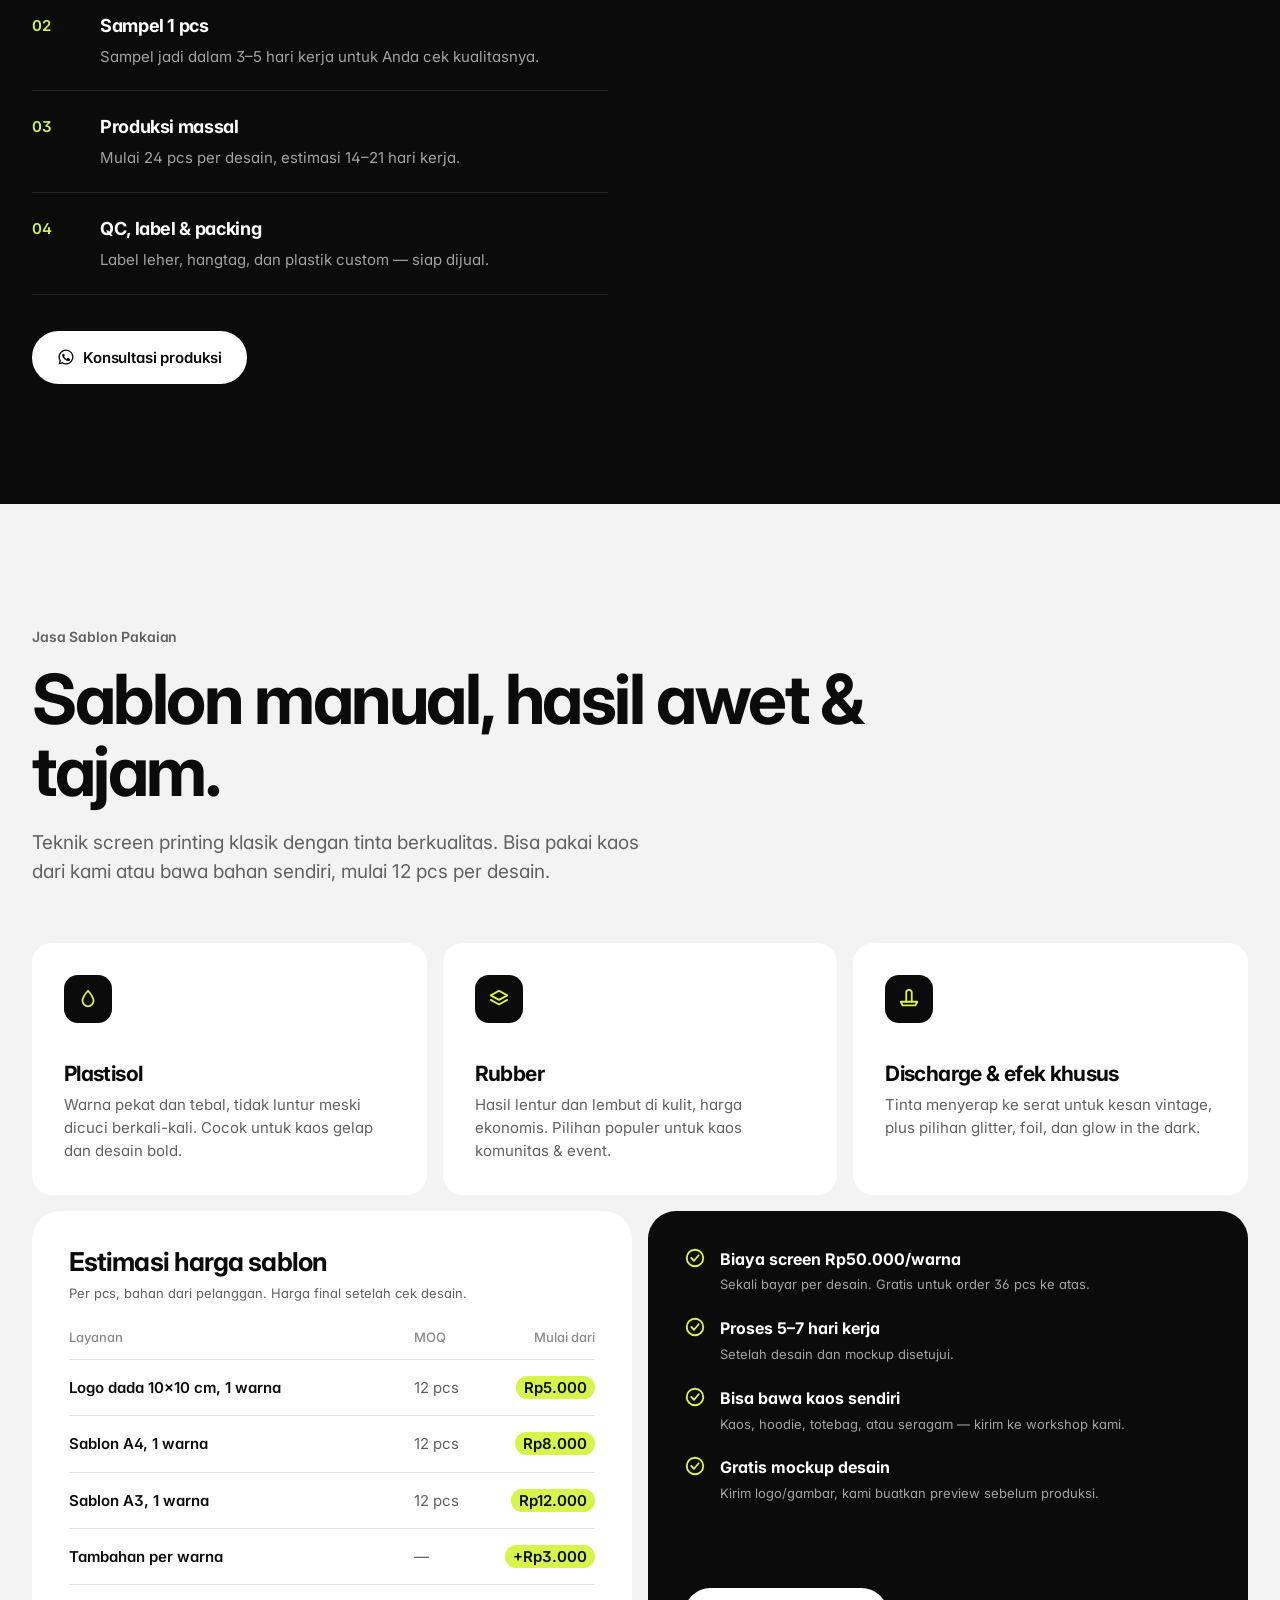
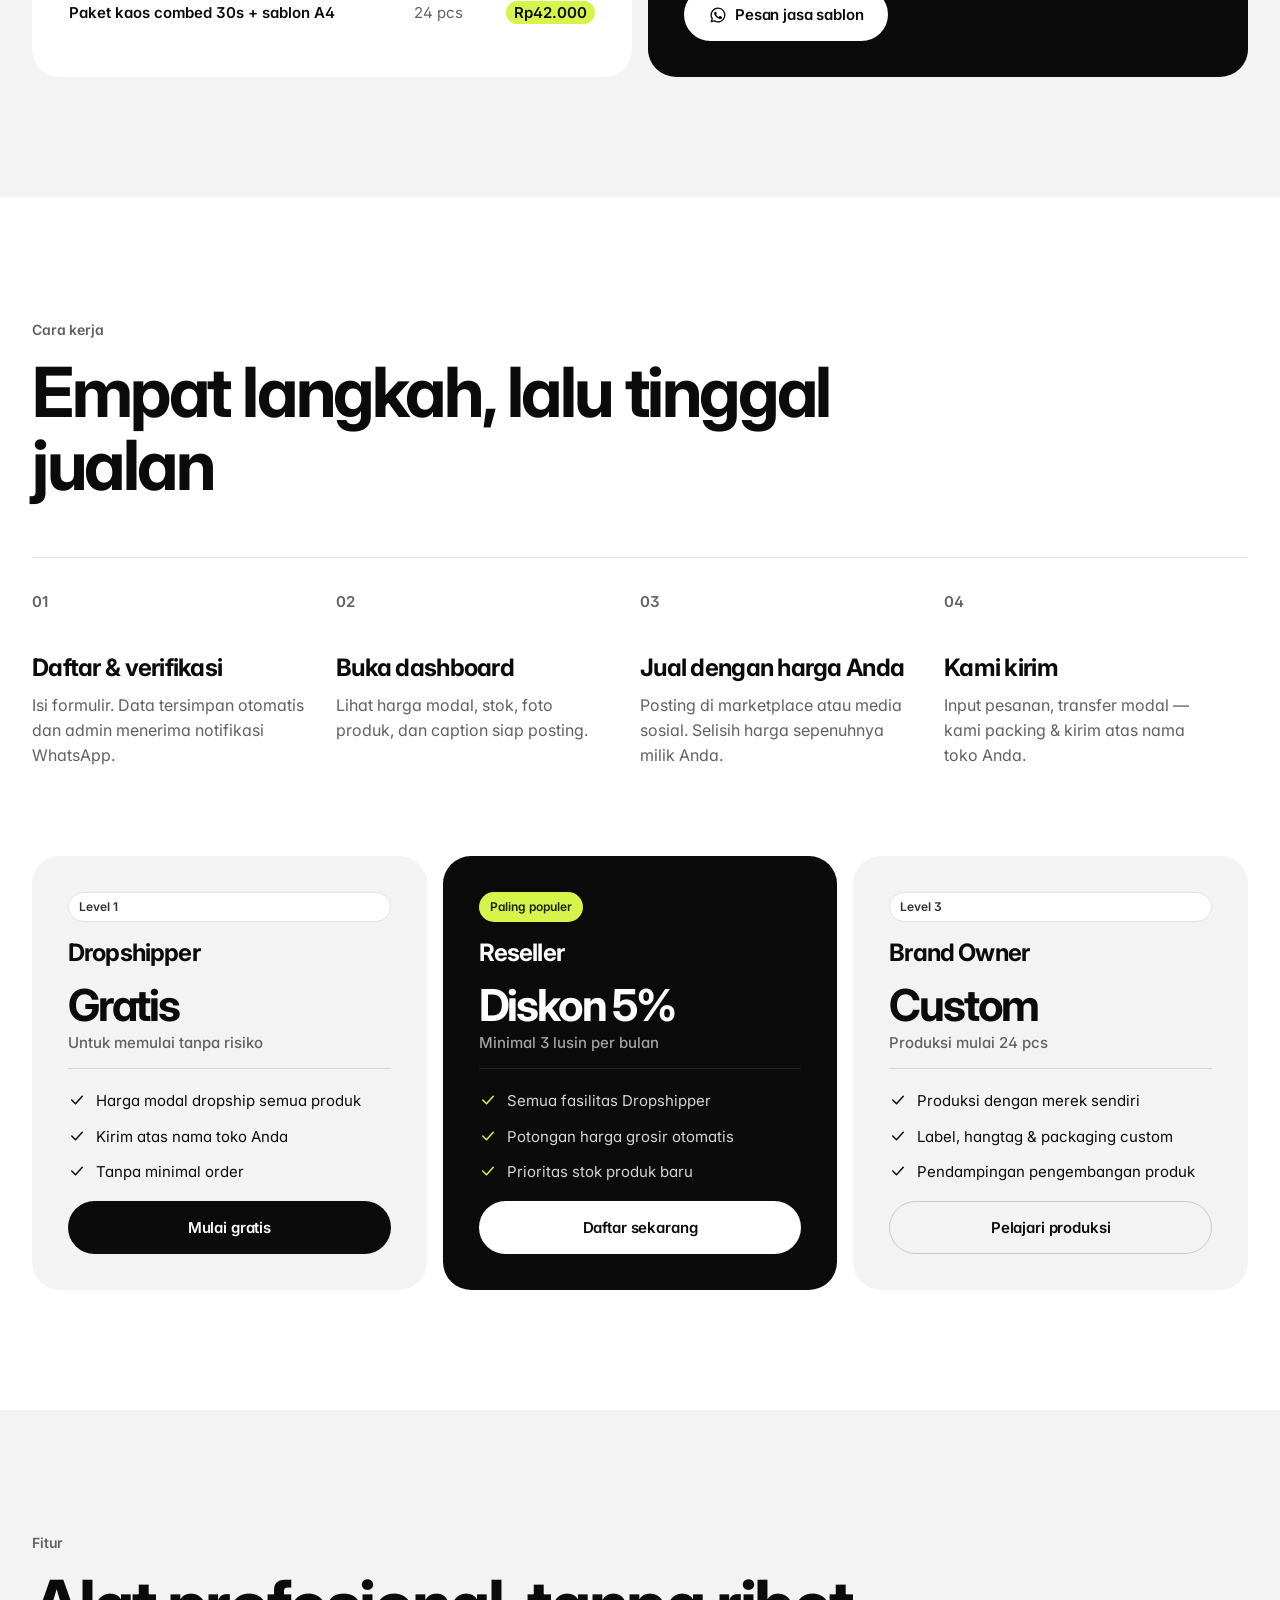
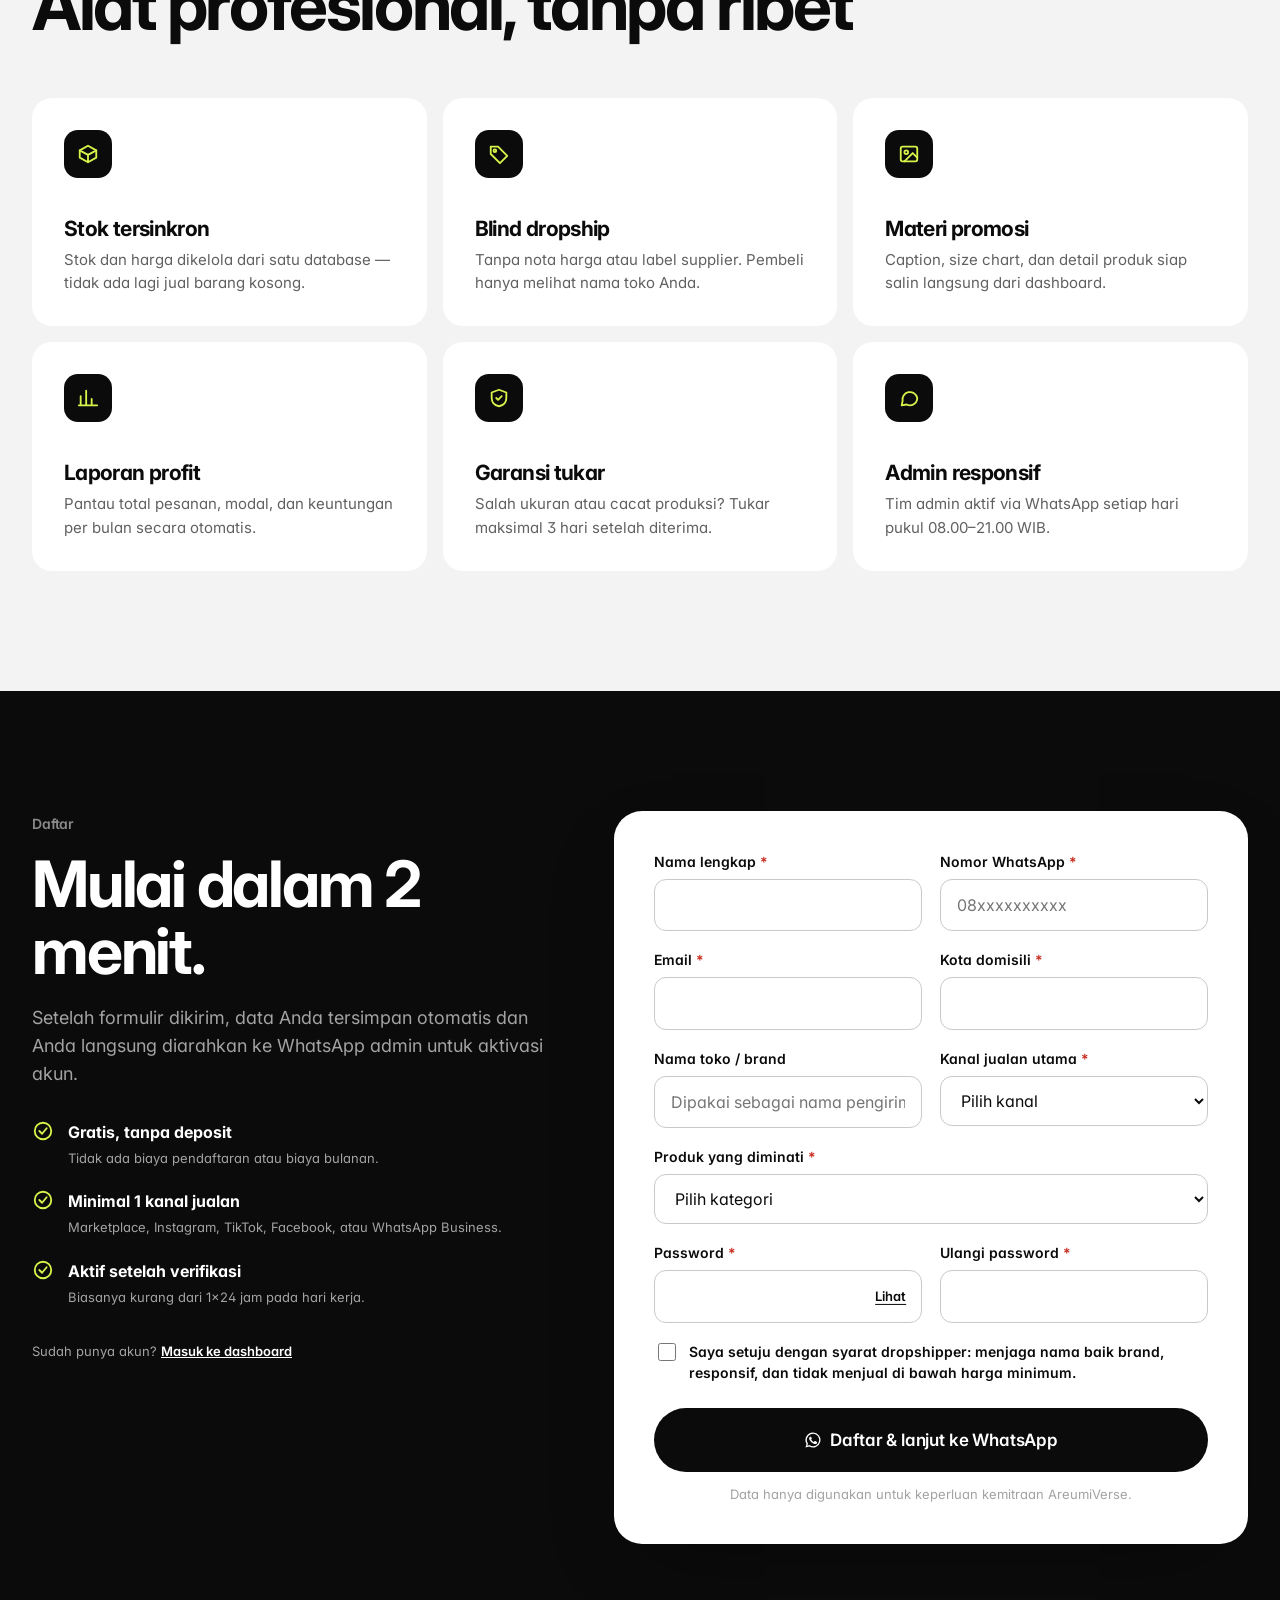
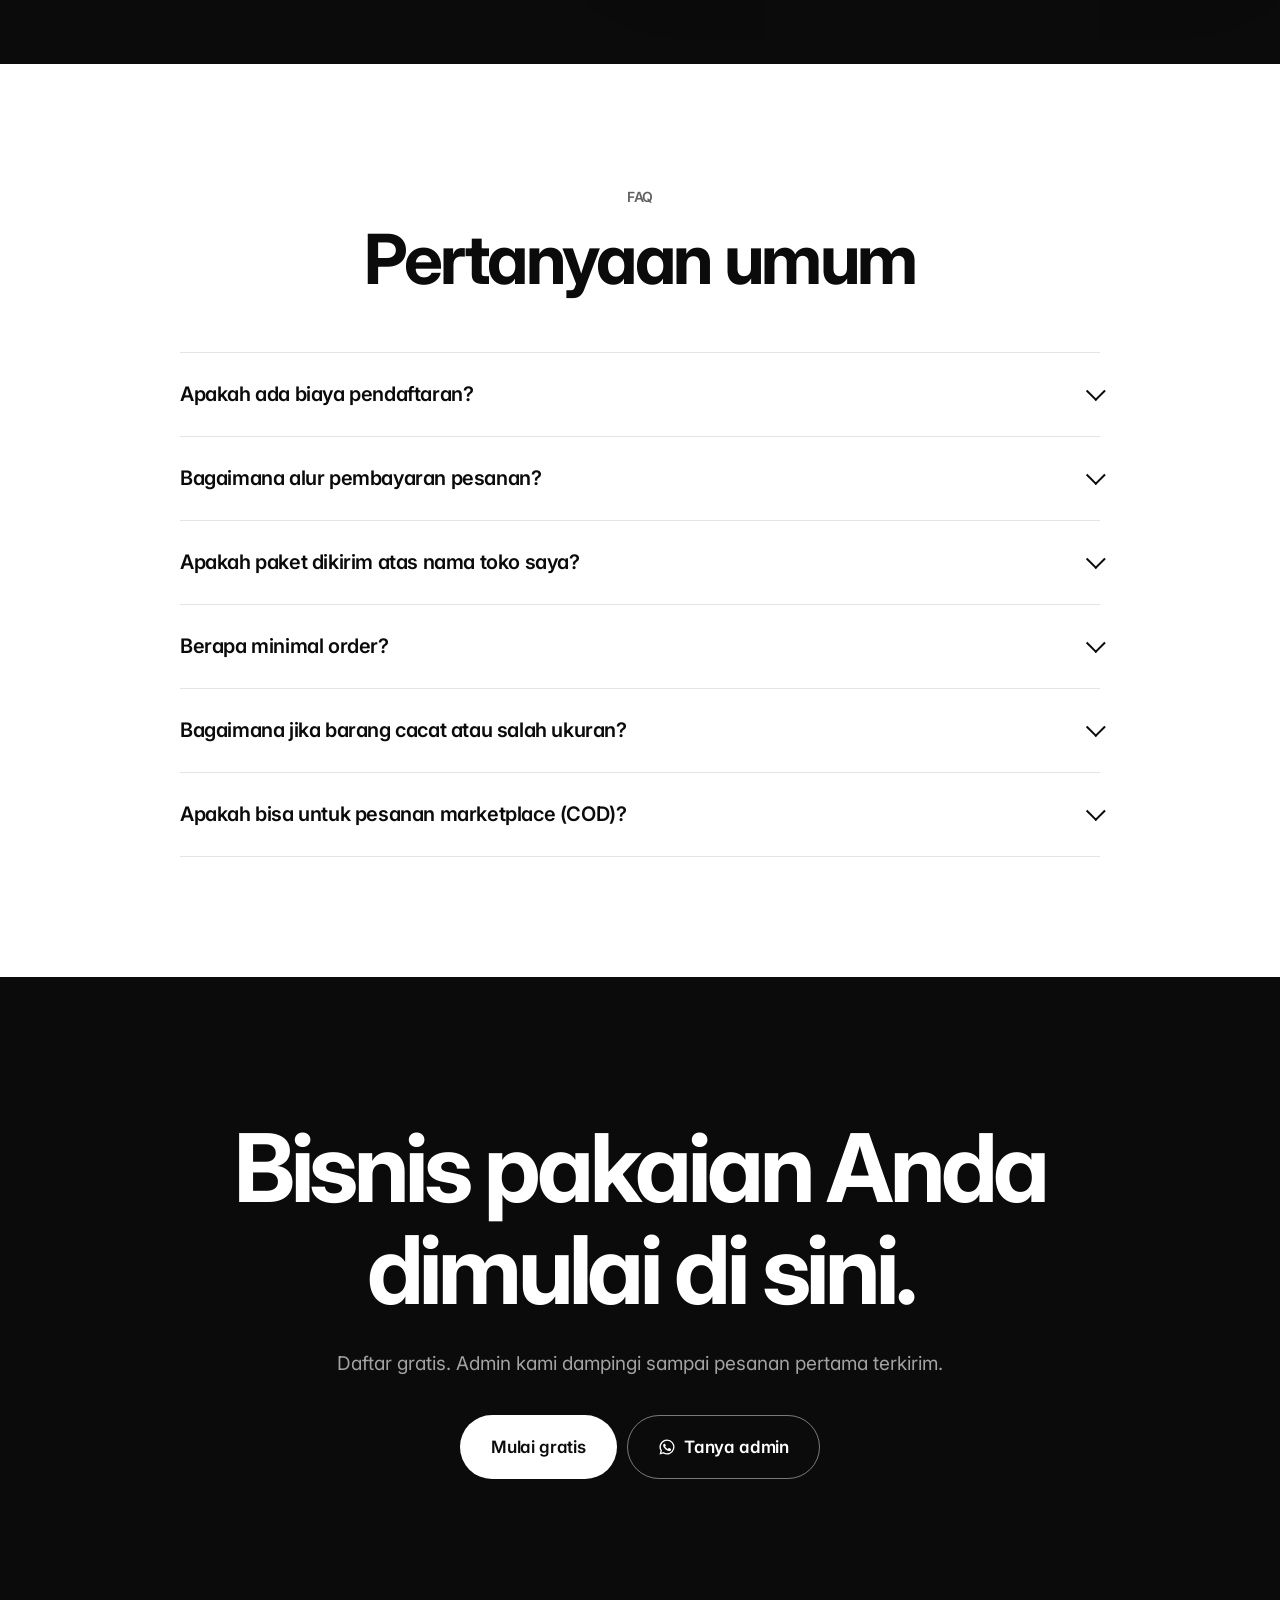
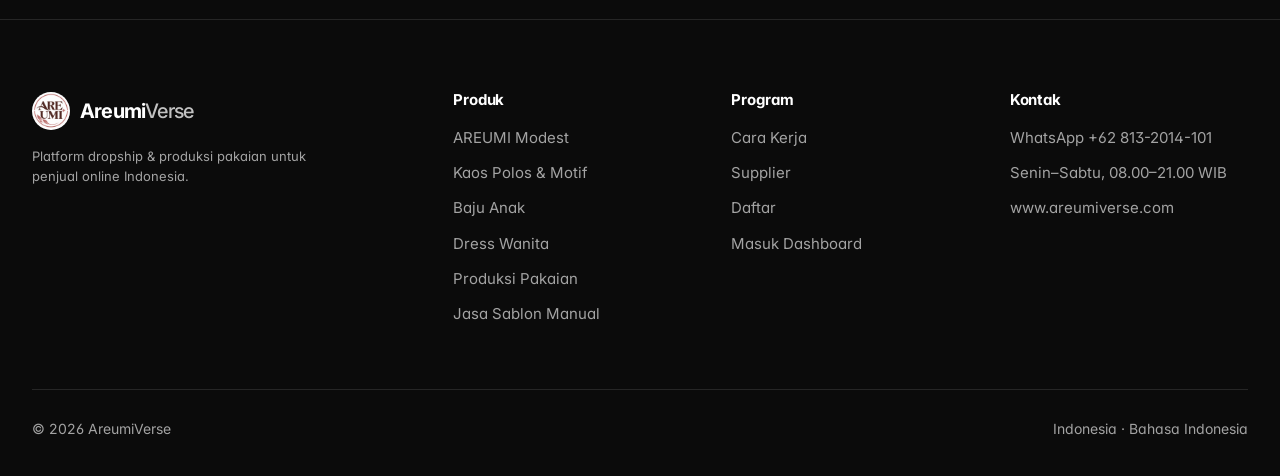
==== commit 5a7e1e25: "nambah hero dapurbadjoe" ====
--- a/index.html
+++ b/index.html
@@ -57,6 +57,7 @@
     <section class="hero">
       <div class="hero-bg"><img src="banner.png" alt="Model mengenakan kaos lengan panjang AreumiVerse" width="1536" height="1024" fetchpriority="high"></div>
       <div class="container hero-content">
+        <a class="hero-pill" href="#sablon"><span class="hero-pill-tag">Baru</span><span class="hero-pill-txt"><strong>DapurBadjoe Sablon Kaos</strong><span class="hero-pill-dot"> · </span><span class="hero-pill-sub">Sablon manual, DTF &amp; baju custom</span></span><svg><use href="#i-arrowR"/></svg></a>
         <h1><span>Jualan pakaian.</span><span><em>Tanpa</em> stok.</span></h1>
         <p class="lead">Kaos muslimah AREUMI, kaos polos &amp; motif, baju anak, dress, sampai produksi brand sendiri — dari supplier konveksi terverifikasi, dikirim atas nama toko Anda.</p>
         <form class="hero-form" id="hero-form">
--- a/css/style.css
+++ b/css/style.css
@@ -681,3 +681,17 @@
   .promo-skip { align-self: center; }
   .promo-x { width: 36px; height: 36px; top: 8px; right: 8px; }
 }
+
+/* ---------- Hero: pengumuman DapurBadjoe ---------- */
+.hero-pill { display: inline-flex; align-items: center; gap: 10px; max-width: 100%; margin-bottom: 22px; padding: 6px 14px 6px 6px; border-radius: 999px; background: rgba(255,255,255,.12); border: 1px solid rgba(255,255,255,.22); backdrop-filter: blur(10px); color: #fff; text-decoration: none; font-size: 14px; line-height: 1.3; transition: background .2s; }
+.hero-pill:hover { background: rgba(255,255,255,.2); }
+.hero-pill-tag { flex: none; background: var(--accent); color: var(--ink); font-size: 12px; font-weight: 700; padding: 5px 10px; border-radius: 999px; }
+.hero-pill-txt { min-width: 0; }
+.hero-pill strong { font-weight: 700; }
+.hero-pill-sub { color: #d4d4d4; }
+.hero-pill svg { flex: none; width: 16px; height: 16px; }
+@media (max-width: 640px) {
+  .hero-pill { font-size: 13px; margin-bottom: 16px; border-radius: 18px; }
+  .hero-pill-sub { display: block; }
+  .hero-pill-dot { display: none; }
+}
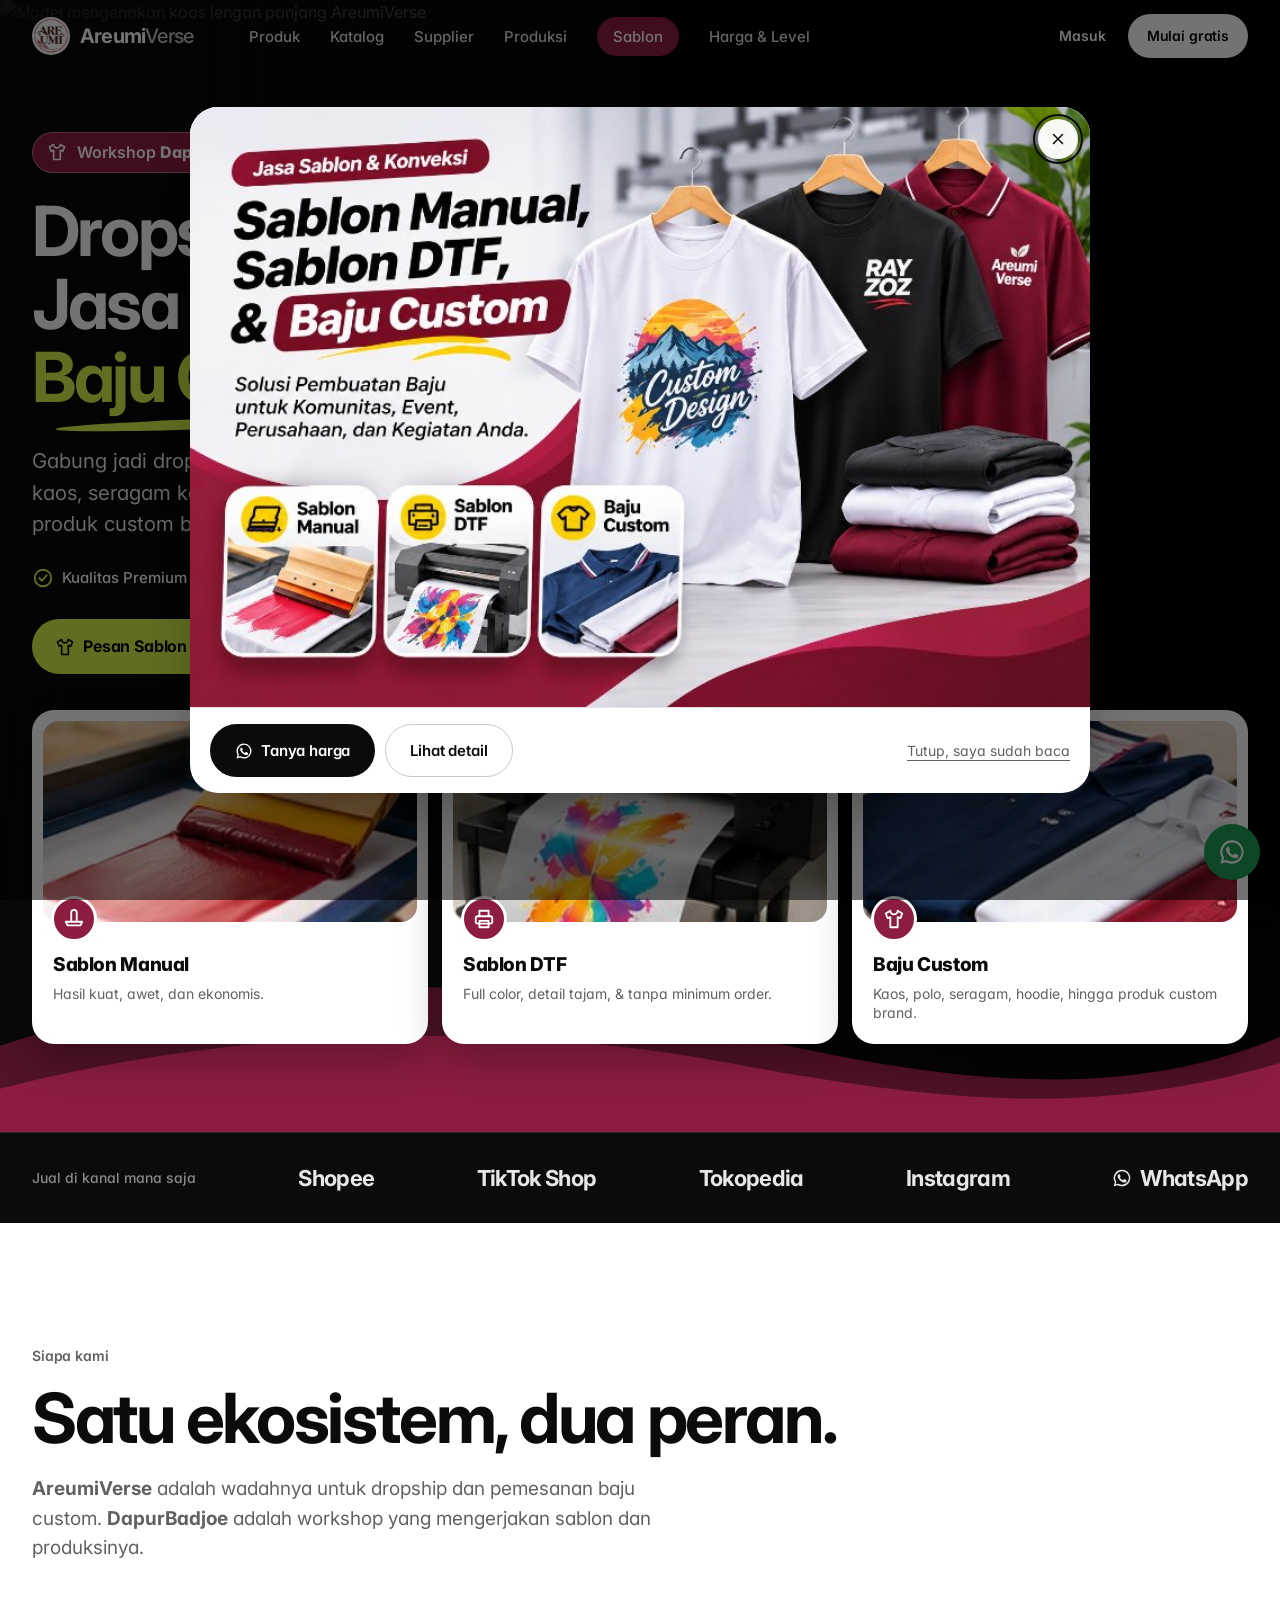
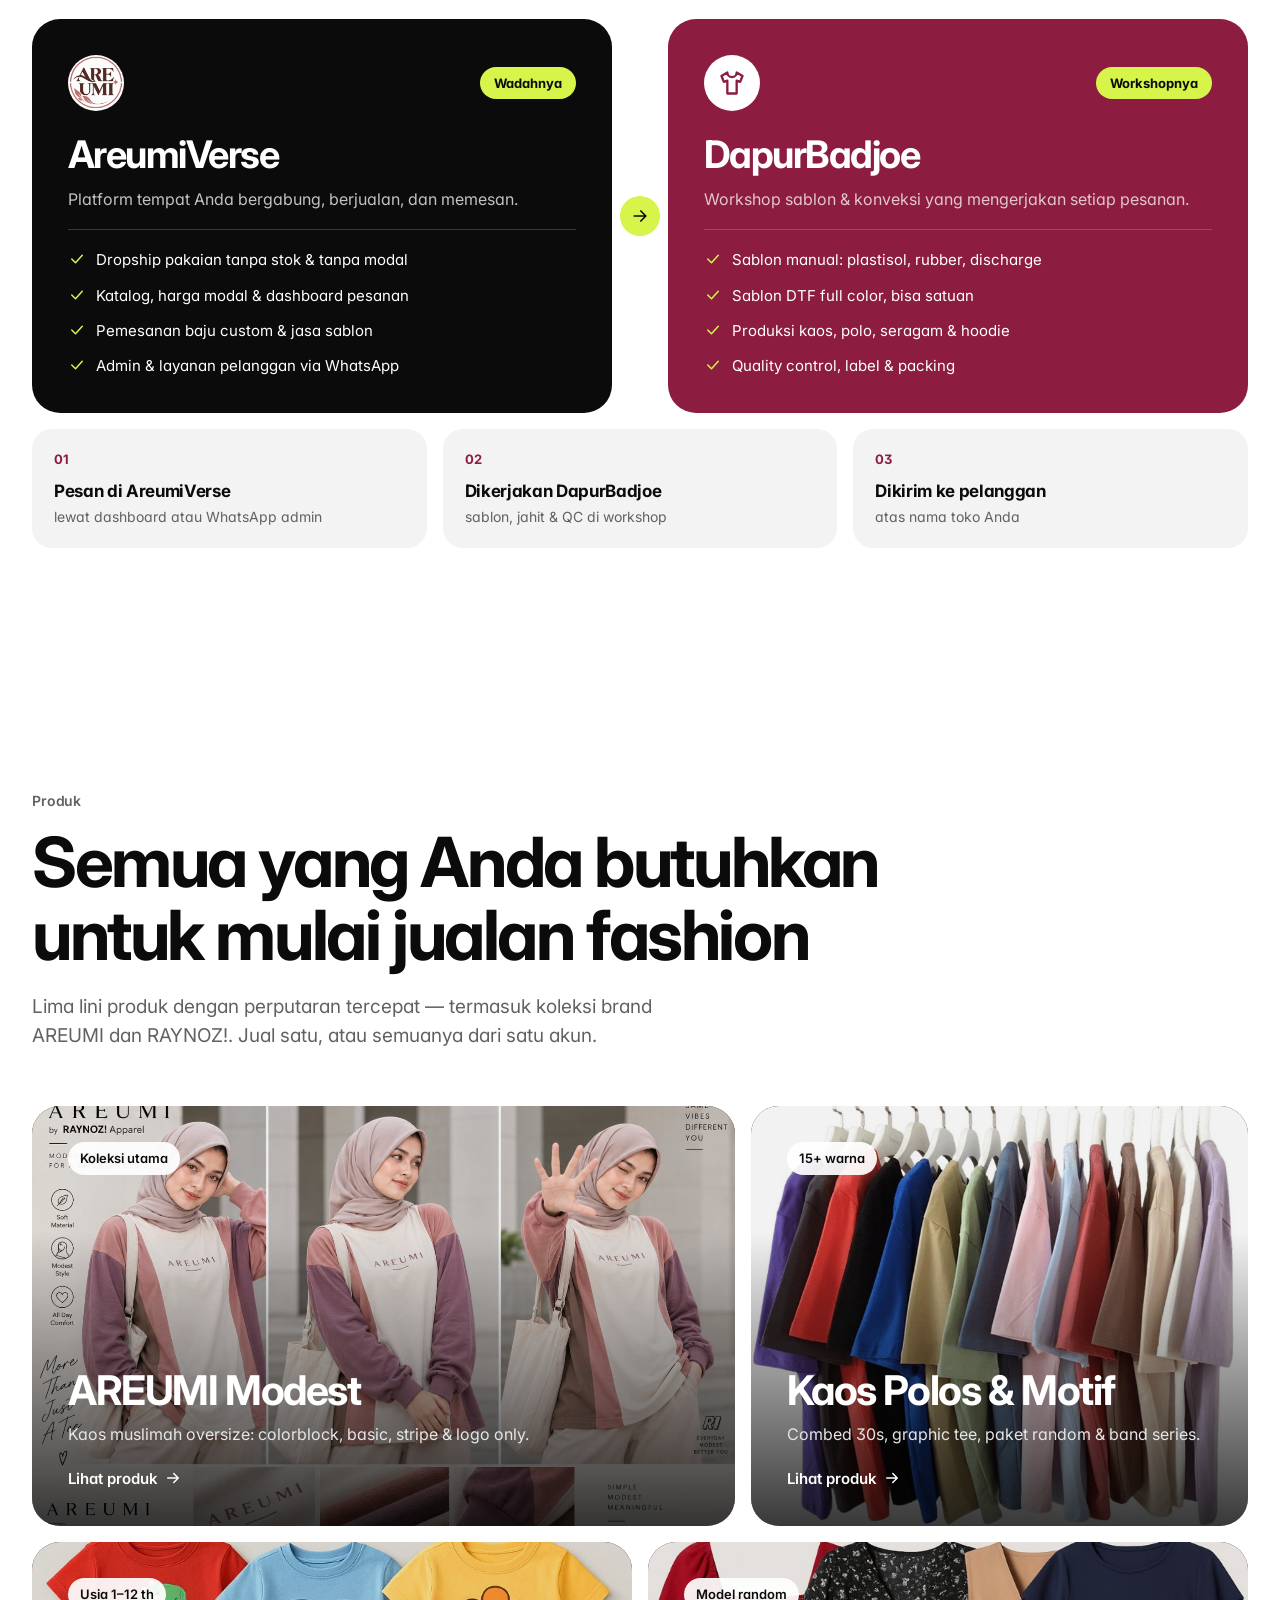
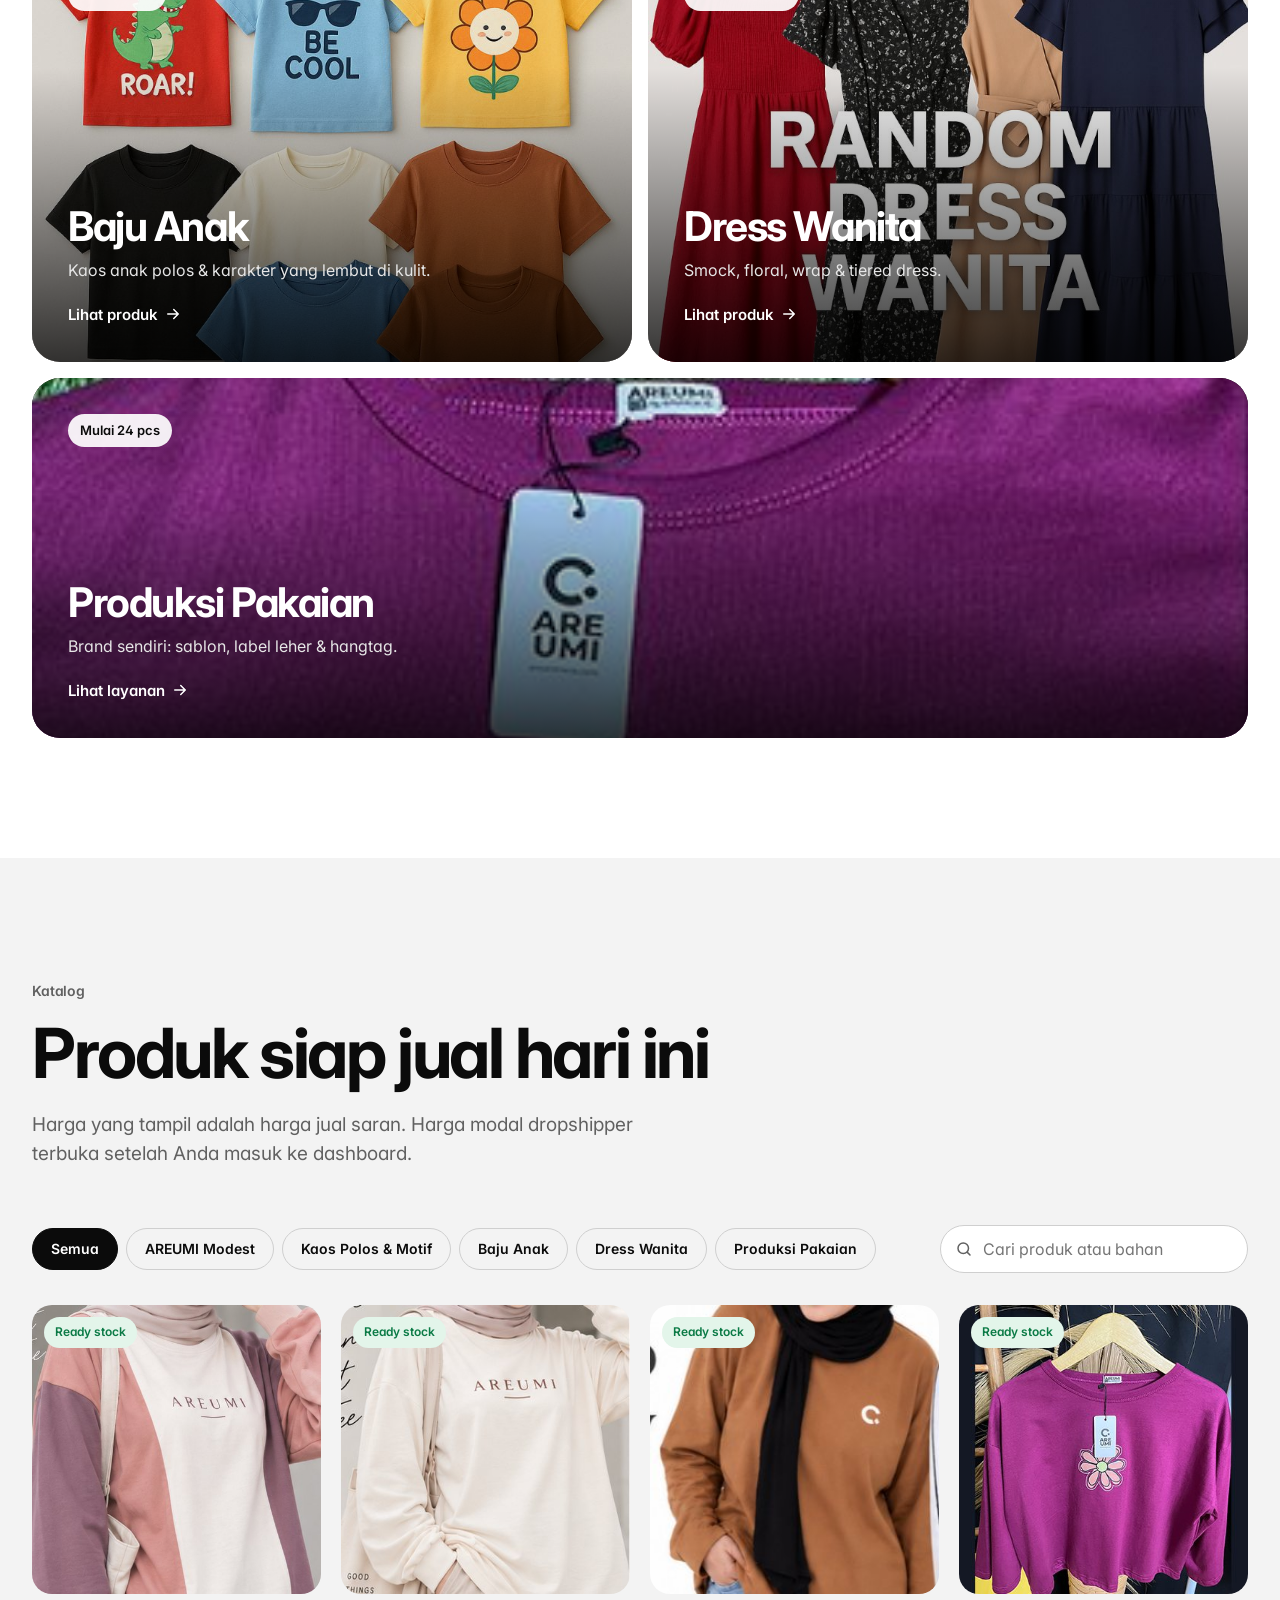
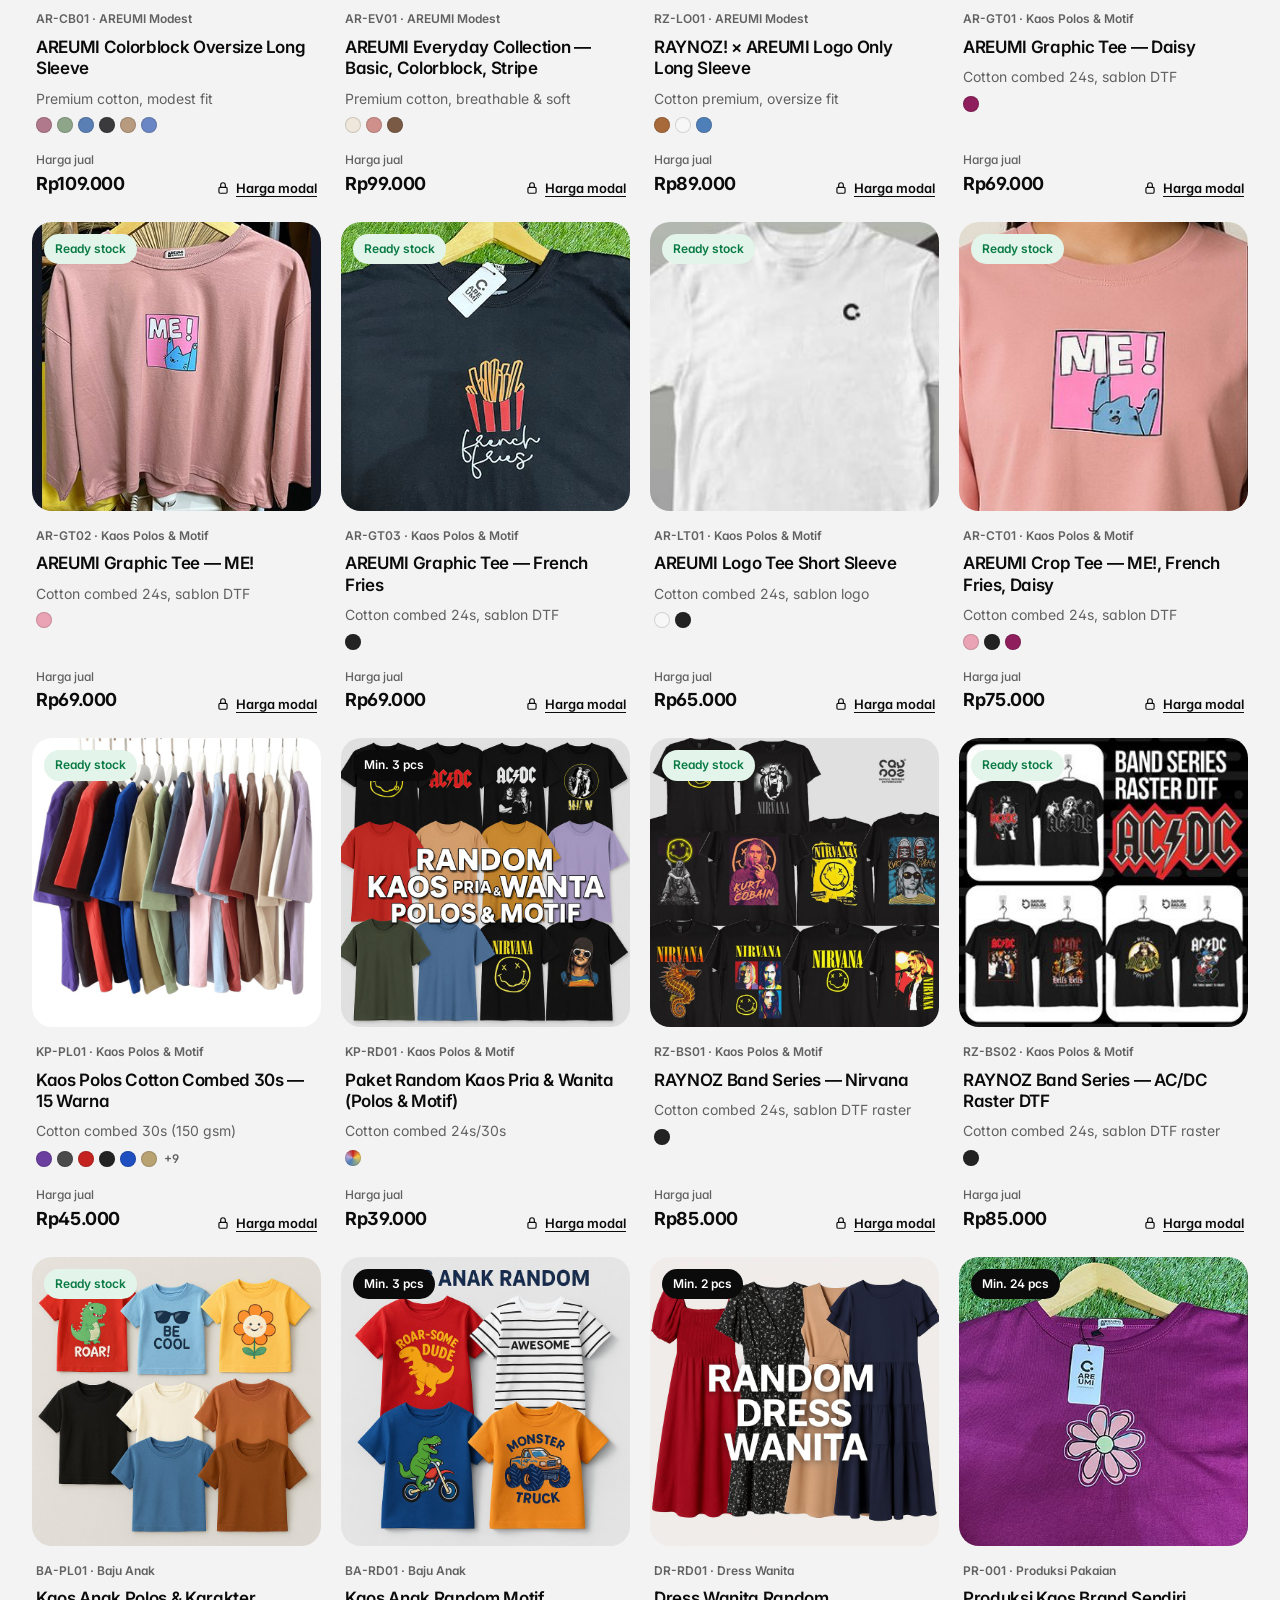
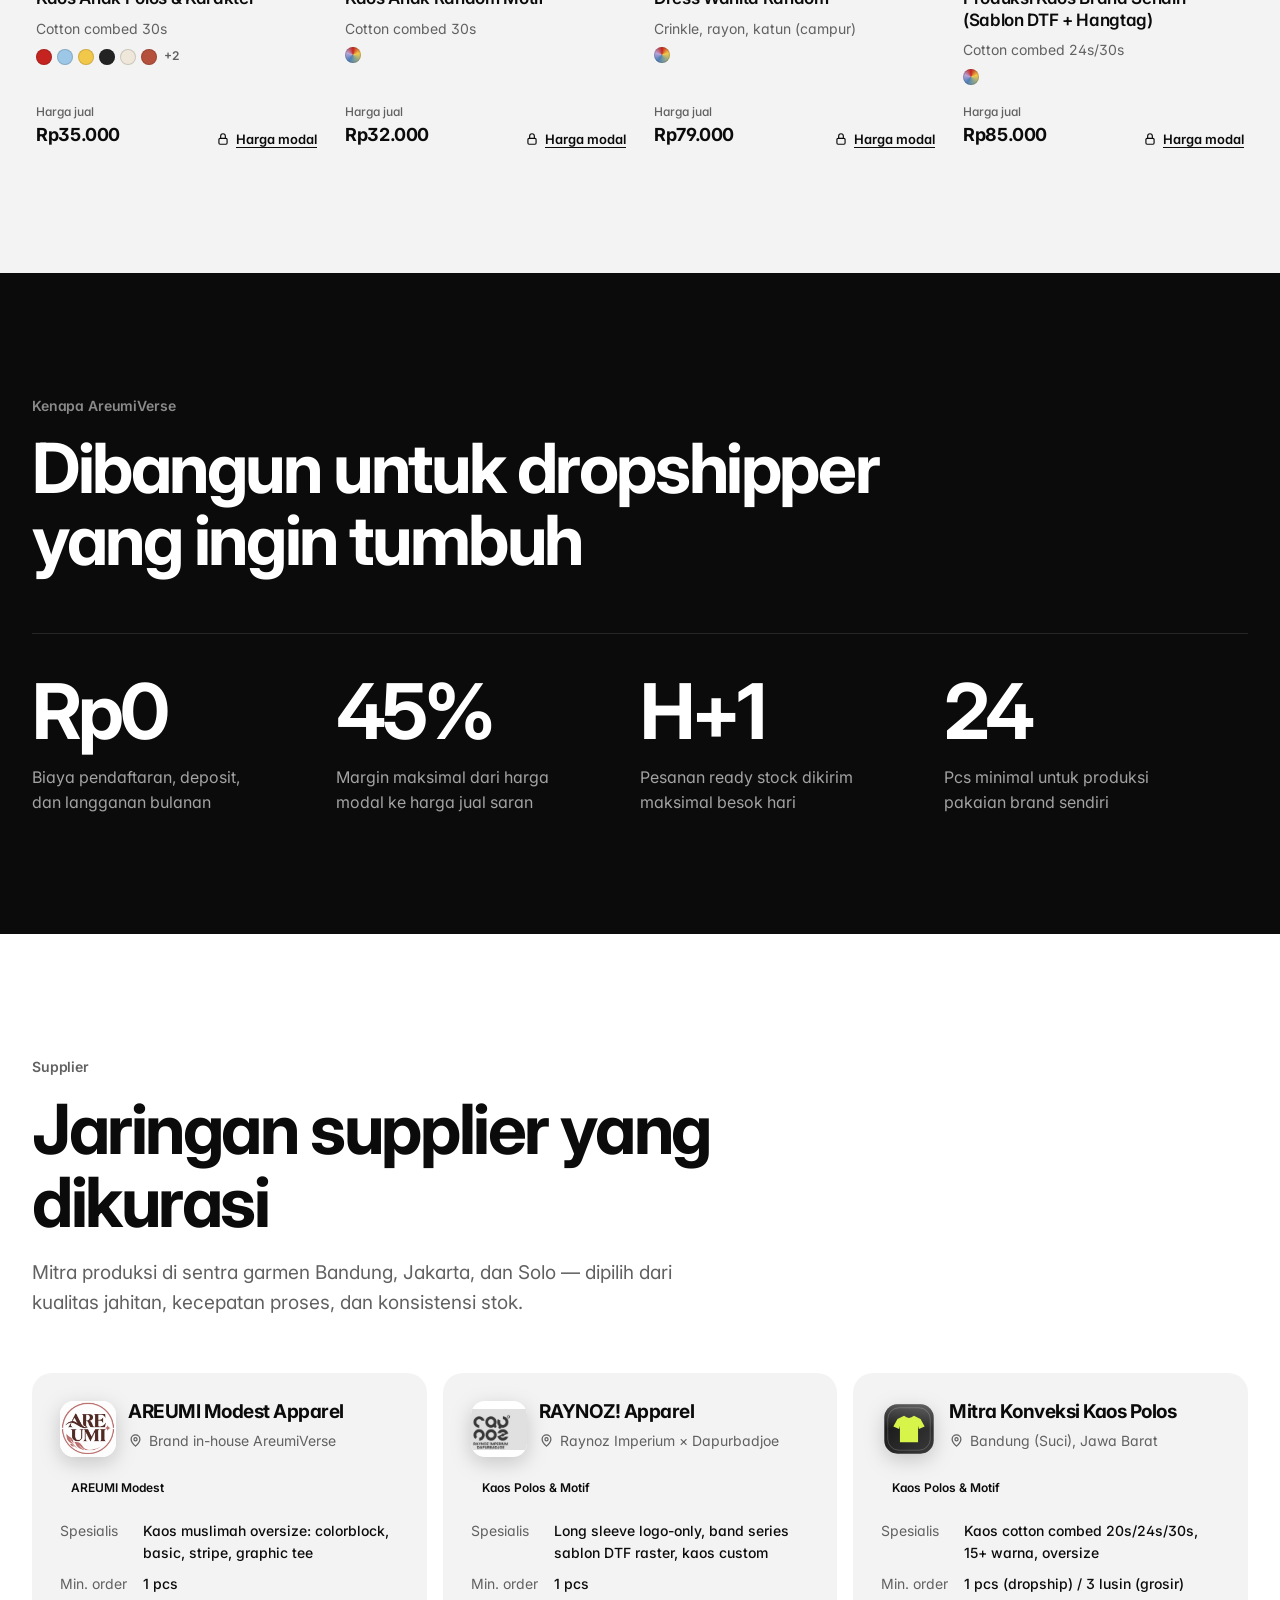
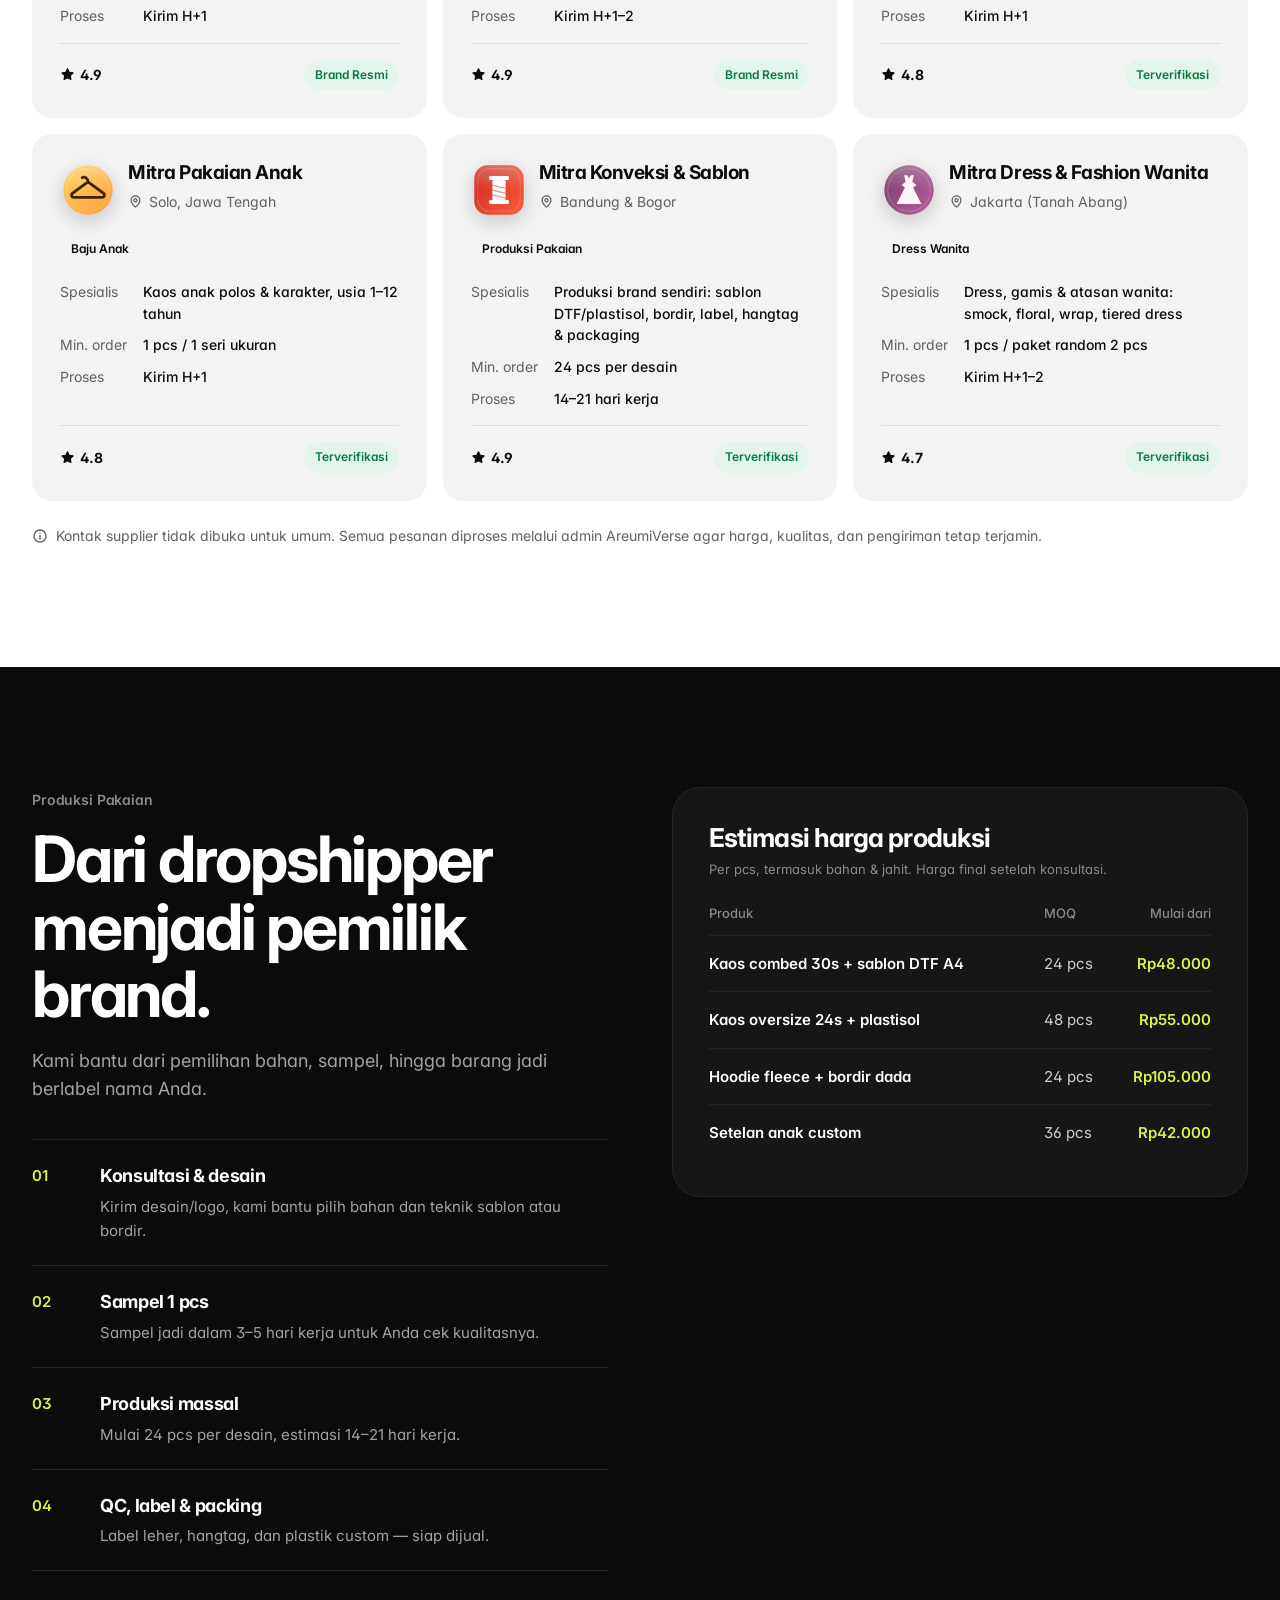
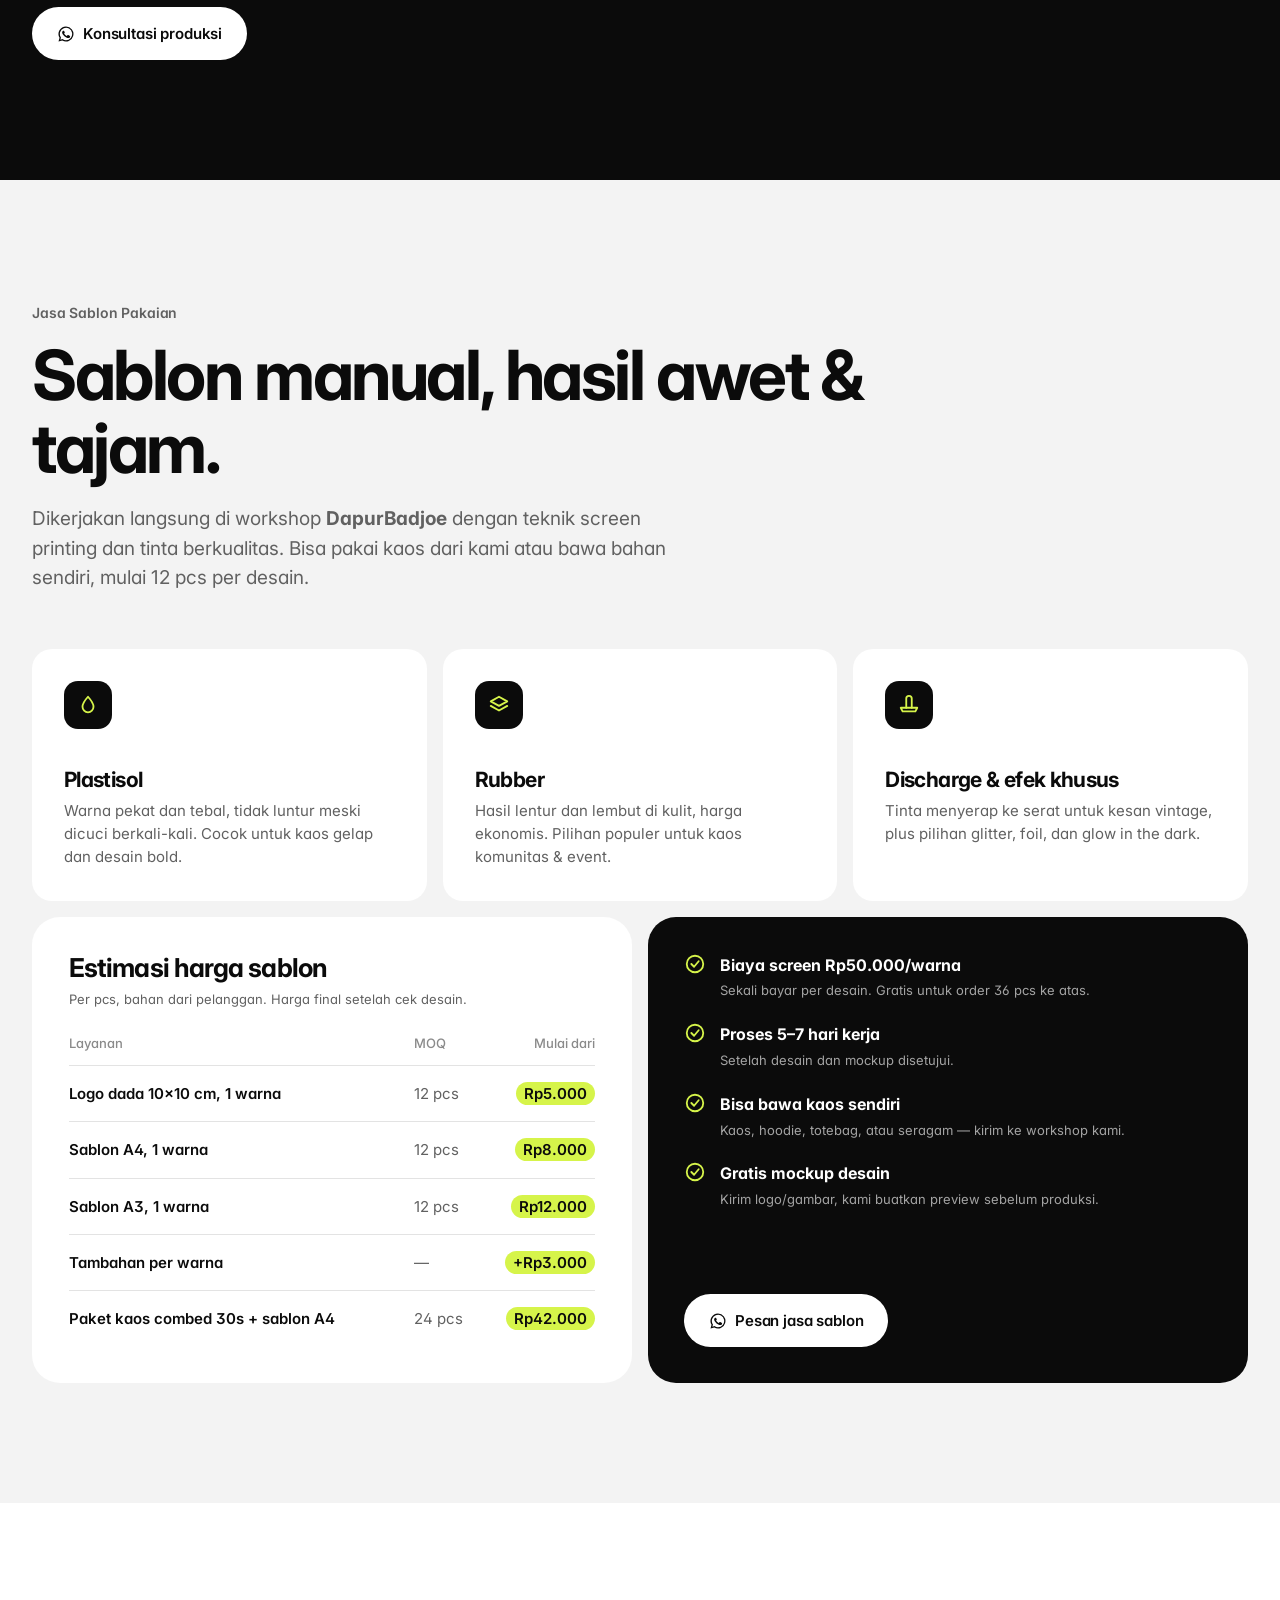
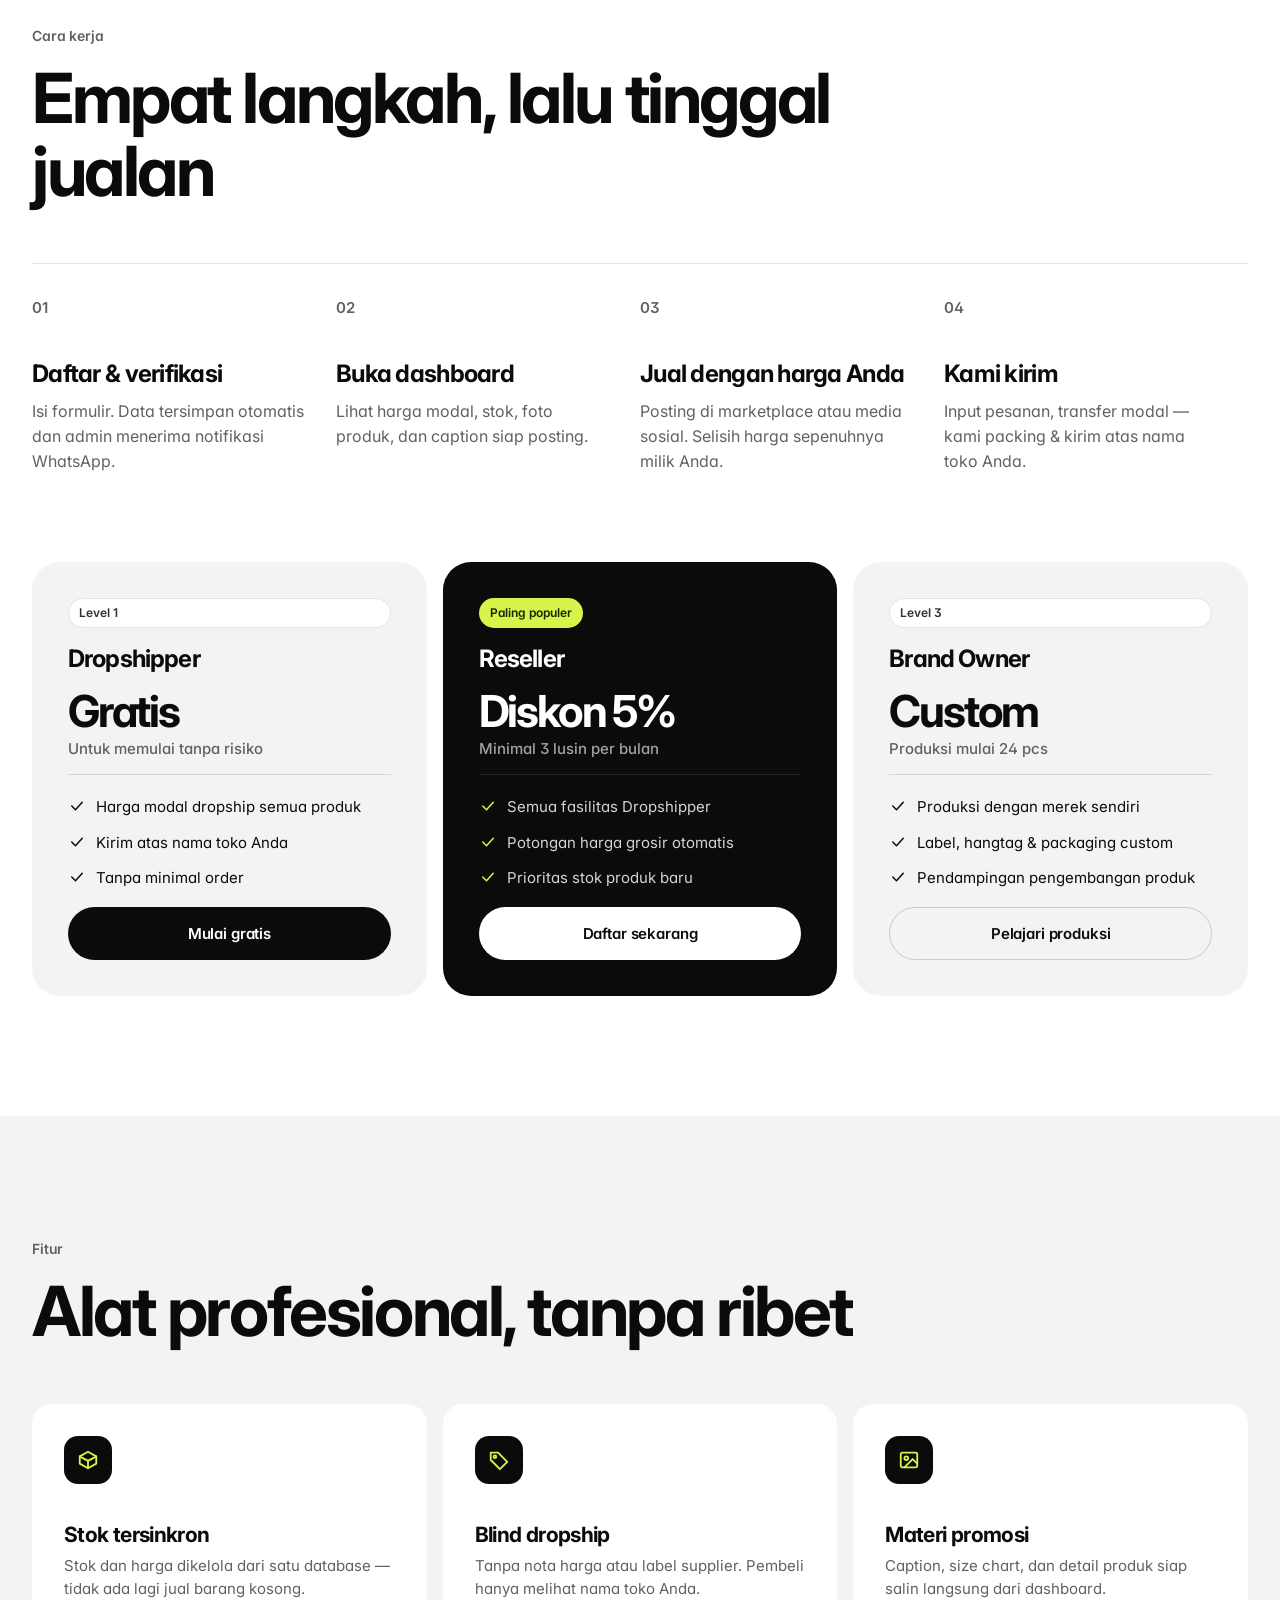
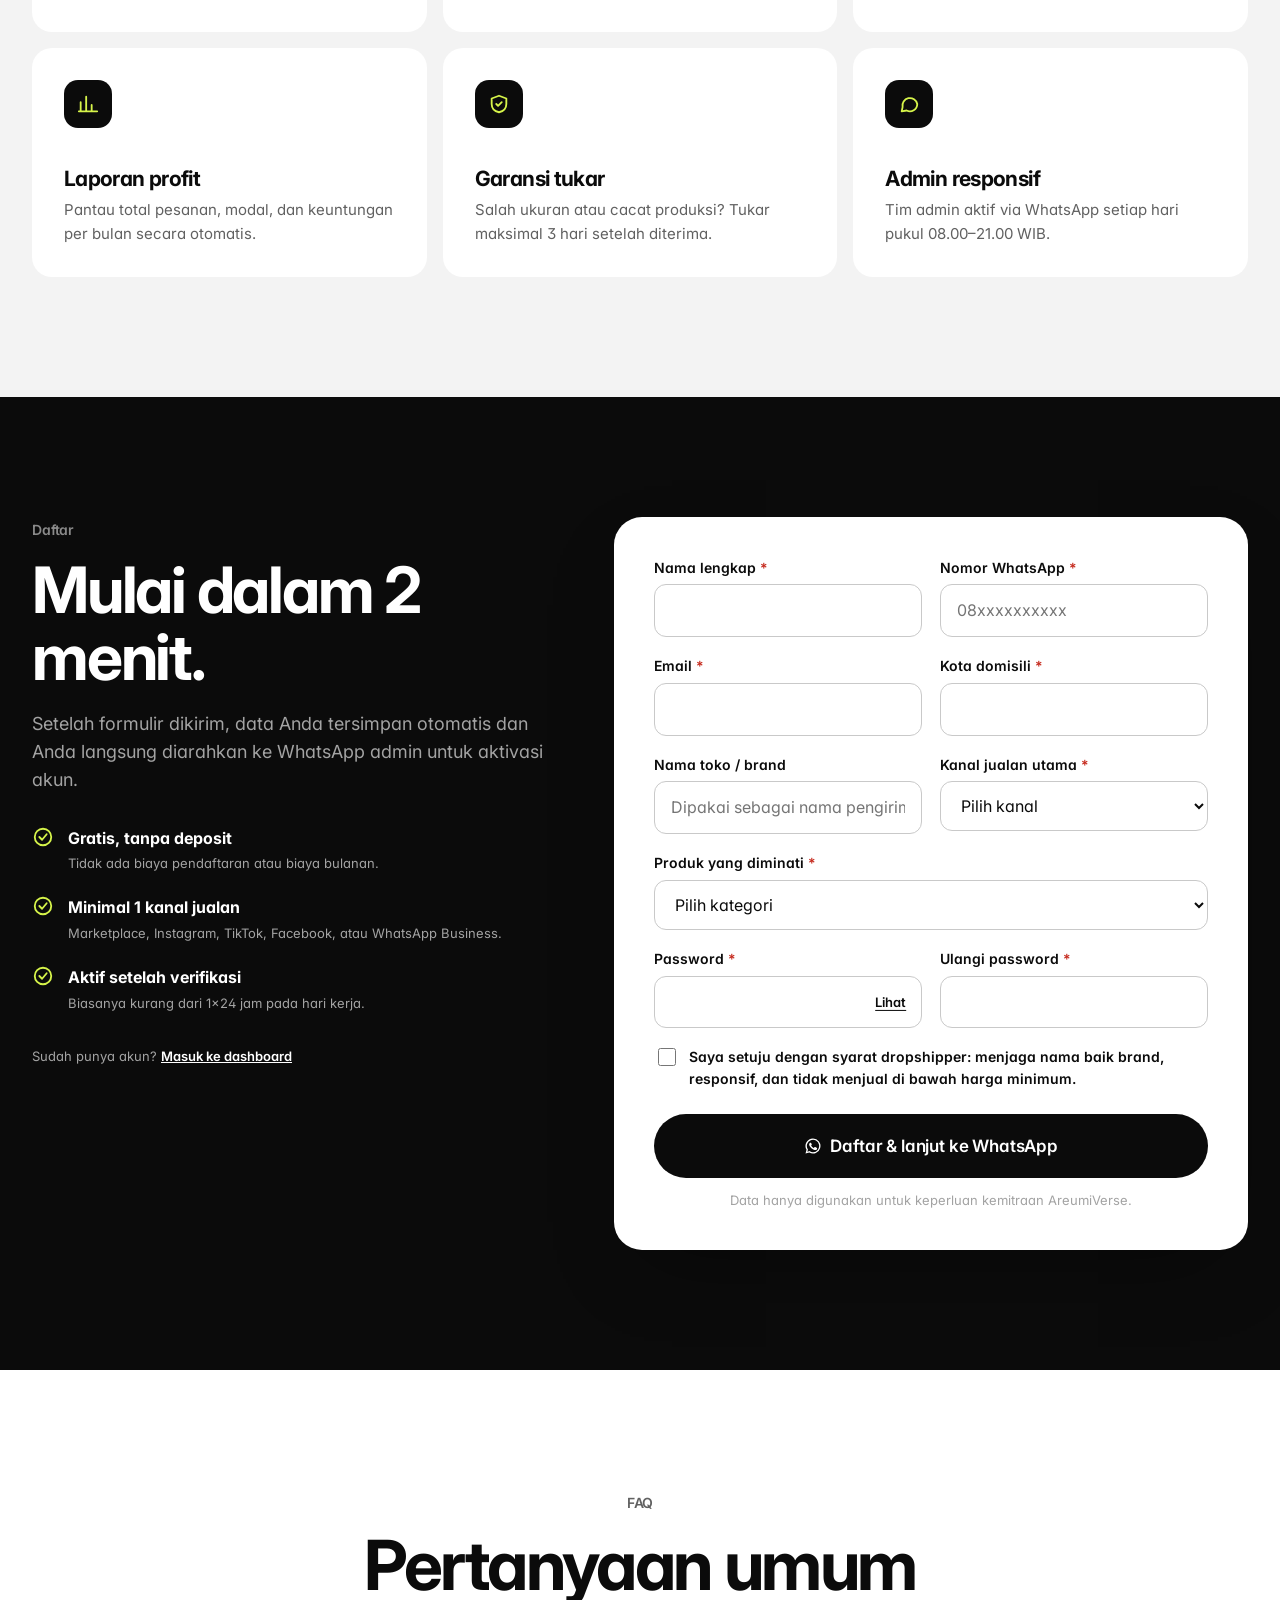
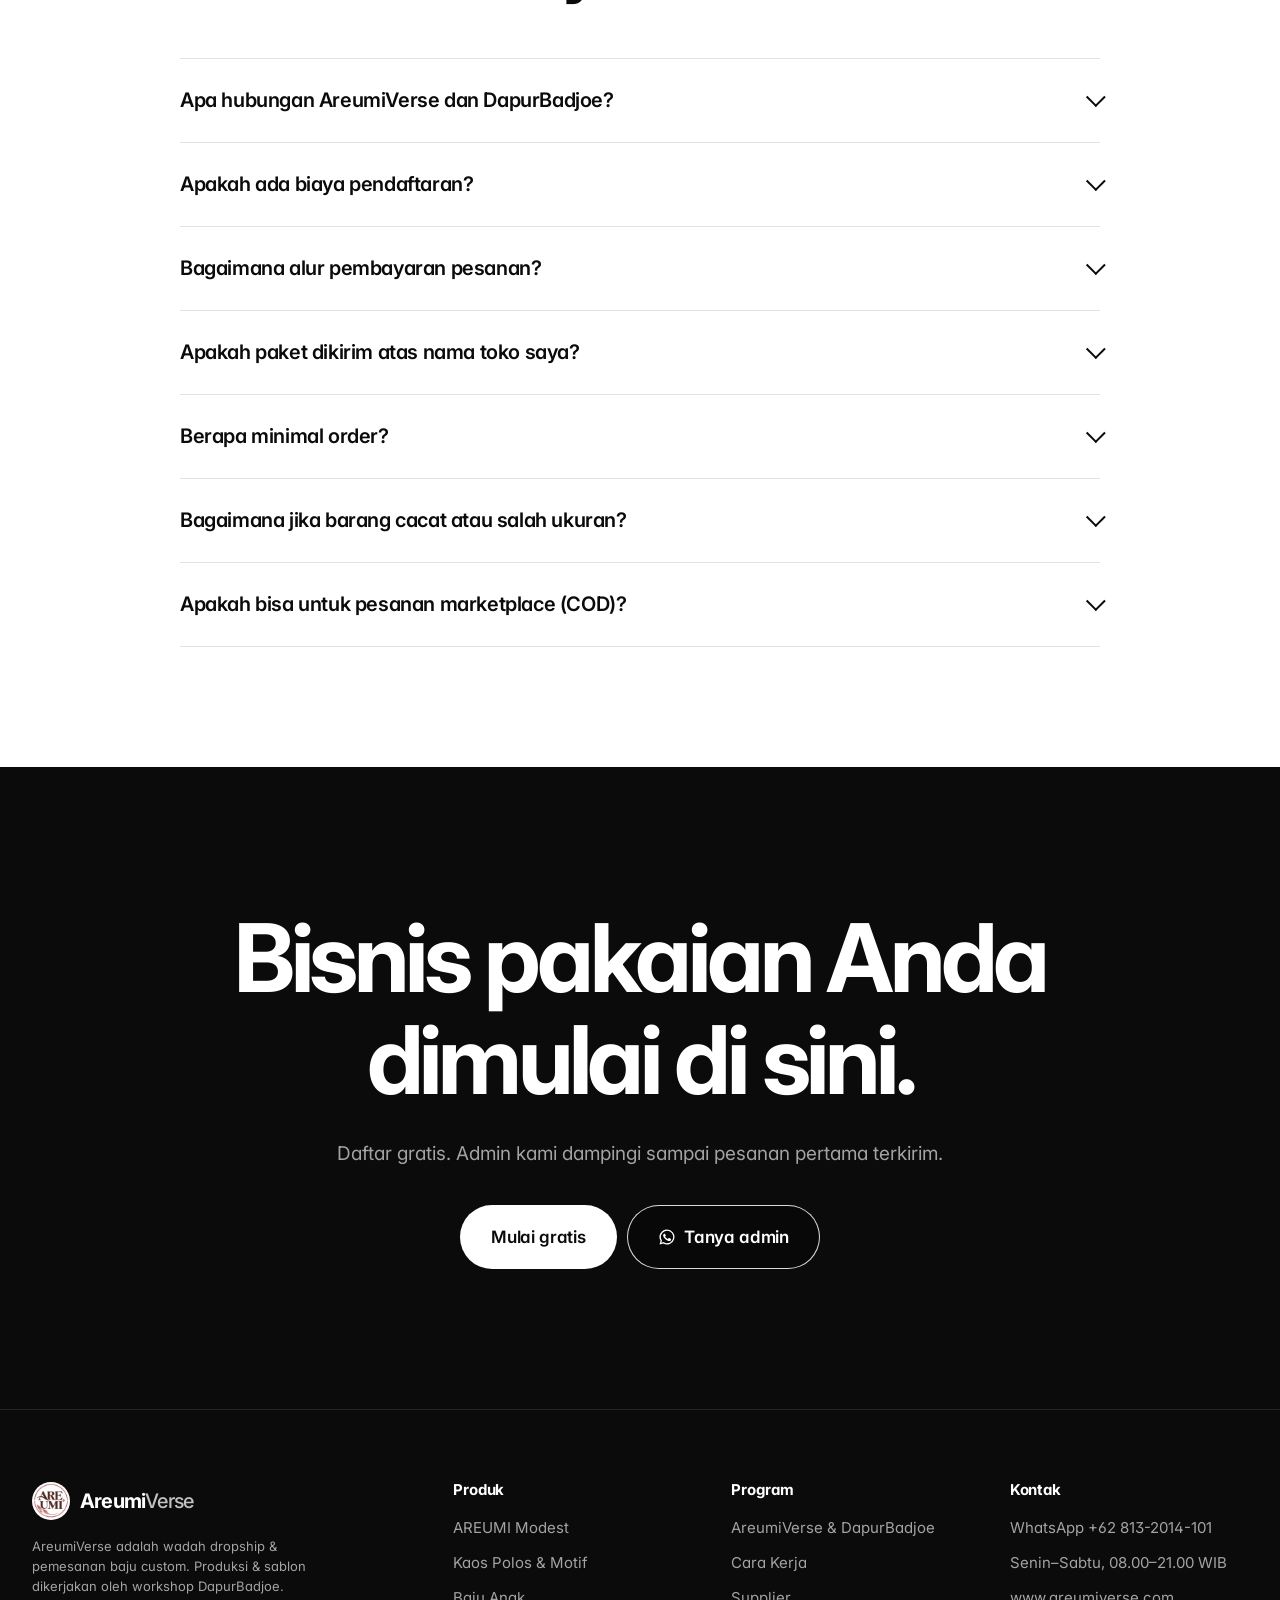
==== commit 7de67333: "icon. js update" ====
--- a/index.html
+++ b/index.html
@@ -3,7 +3,7 @@
 <head>
   <meta charset="utf-8">
   <meta name="viewport" content="width=device-width, initial-scale=1">
-  <title>AreumiVerse — Platform Dropship &amp; Produksi Pakaian</title>
+  <title>AreumiVerse — Jasa Sablon Manual, DTF, Baju Custom &amp; Dropship Pakaian</title>
   <meta name="description" content="Mulai bisnis pakaian tanpa stok bersama AreumiVerse: kaos muslimah AREUMI, kaos polos & motif, baju anak, dress, jasa sablon manual, hingga produksi brand sendiri. Gratis daftar, kirim atas nama toko Anda.">
   <meta property="og:title" content="AreumiVerse — Dropship Pakaian Profesional">
   <meta property="og:description" content="Kaos muslimah, kaos polos & motif, baju anak, dress, jasa sablon manual & produksi pakaian. Tanpa stok, tanpa biaya daftar.">
@@ -30,7 +30,7 @@
         <li><a href="#katalog">Katalog</a></li>
         <li><a href="#supplier">Supplier</a></li>
         <li><a href="#produksi">Produksi</a></li>
-        <li><a href="#sablon">Sablon</a></li>
+        <li><a href="#sablon" class="nav-hl">Sablon</a></li>
         <li><a href="#cara-kerja">Harga &amp; Level</a></li>
       </ul>
       <div class="nav-cta">
@@ -40,6 +40,7 @@
       </div>
     </div>
     <nav class="mobile-menu" id="mobile-menu" aria-label="Menu seluler">
+      <a href="#tentang">Tentang Kami</a>
       <a href="#kategori">Produk</a>
       <a href="#katalog">Katalog</a>
       <a href="#supplier">Supplier</a>
@@ -56,16 +57,28 @@
     <!-- ================= HERO ================= -->
     <section class="hero">
       <div class="hero-bg"><img src="banner.png" alt="Model mengenakan kaos lengan panjang AreumiVerse" width="1536" height="1024" fetchpriority="high"></div>
-      <div class="container hero-content">
-        <a class="hero-pill" href="#sablon"><span class="hero-pill-tag">Baru</span><span class="hero-pill-txt"><strong>DapurBadjoe Sablon Kaos</strong><span class="hero-pill-dot"> · </span><span class="hero-pill-sub">Sablon manual, DTF &amp; baju custom</span></span><svg><use href="#i-arrowR"/></svg></a>
-        <h1><span>Jualan pakaian.</span><span><em>Tanpa</em> stok.</span></h1>
-        <p class="lead">Kaos muslimah AREUMI, kaos polos &amp; motif, baju anak, dress, sampai produksi brand sendiri — dari supplier konveksi terverifikasi, dikirim atas nama toko Anda.</p>
-        <form class="hero-form" id="hero-form">
-          <input type="tel" id="hero-wa" inputmode="tel" placeholder="Masukkan nomor WhatsApp" aria-label="Nomor WhatsApp" autocomplete="tel">
-          <button class="btn btn-primary" type="submit">Mulai gratis</button>
-        </form>
-        <p class="hero-note">Gratis selamanya. Tanpa deposit, tanpa minimal order.</p>
-        <div class="hero-badges"><span>Untung 35–45%</span><span>Kirim H+1</span><span>Blind dropship</span><span>Dashboard profit</span></div>
+      <div class="hero-wave" aria-hidden="true"><svg viewBox="0 0 1440 220" preserveAspectRatio="none"><path d="M0 120C240 40 520 30 760 90s470 110 680 20v110H0Z" fill="currentColor" opacity=".55"/><path d="M0 170c260-70 560-80 820-30s420 60 620 0v80H0Z" fill="currentColor"/></svg></div>
+      <div class="container hero-content hero-grid">
+        <div class="hero-text">
+          <a class="hero-pill2" href="#sablon"><svg><use href="#i-shirt"/></svg><span>Workshop <b>DapurBadjoe</b> · Jasa Sablon &amp; Apparel Custom</span></a>
+          <h1><span>Dropship,</span><span>Jasa Sablon &amp;</span><span><em>Baju Custom.</em></span></h1>
+          <p class="lead">Gabung jadi dropshipper tanpa stok, atau pesan sablon kaos, seragam komunitas, event, perusahaan, dan produk custom brand Anda.</p>
+          <ul class="hero-feats">
+            <li><svg><use href="#i-check"/></svg>Kualitas Premium</li>
+            <li><svg><use href="#i-truck"/></svg>Produksi Cepat</li>
+            <li><svg><use href="#i-shield"/></svg>Bisa Satuan &amp; Grosir</li>
+          </ul>
+          <div class="hero-ctas">
+            <a class="btn btn-lime" id="hero-sablon" href="#" target="_blank" rel="noopener"><svg><use href="#i-shirt"/></svg>Pesan Sablon Sekarang<svg><use href="#i-arrowR"/></svg></a>
+            <a class="btn btn-light" href="#daftar"><svg><use href="#i-users"/></svg>Join Dropship</a>
+            <a class="btn btn-outline-light" href="#katalog">Lihat Katalog</a>
+          </div>
+        </div>
+        <div class="hero-services">
+          <a class="svc" href="#sablon"><img src="images/layanan/sablon-manual.jpg" alt="Proses sablon manual dengan rakel" width="238" height="128"><span class="svc-ic"><svg><use href="#i-brush"/></svg></span><b>Sablon Manual</b><span>Hasil kuat, awet, dan ekonomis.</span></a>
+          <a class="svc" href="#sablon"><img src="images/layanan/sablon-dtf.jpg" alt="Mesin cetak sablon DTF" width="248" height="128"><span class="svc-ic"><svg><use href="#i-printer"/></svg></span><b>Sablon DTF</b><span>Full color, detail tajam, &amp; tanpa minimum order.</span></a>
+          <a class="svc" href="#produksi"><img src="images/layanan/baju-custom.jpg" alt="Kaos polo custom" width="246" height="128"><span class="svc-ic"><svg><use href="#i-shirt"/></svg></span><b>Baju Custom</b><span>Kaos, polo, seragam, hoodie, hingga produk custom brand.</span></a>
+        </div>
       </div>
     </section>
 
@@ -79,6 +92,47 @@
         <span class="strip-item"><svg><use href="#i-wa"/></svg>WhatsApp</span>
       </div>
     </div>
+
+    <!-- ================= TENTANG: AREUMIVERSE × DAPURBADJOE ================= -->
+    <section class="section" id="tentang">
+      <div class="container">
+        <div class="section-head reveal">
+          <span class="eyebrow">Siapa kami</span>
+          <h2>Satu ekosistem, dua peran.</h2>
+          <p><b>AreumiVerse</b> adalah wadahnya untuk dropship dan pemesanan baju custom. <b>DapurBadjoe</b> adalah workshop yang mengerjakan sablon dan produksinya.</p>
+        </div>
+        <div class="eco">
+          <article class="eco-card eco-av reveal">
+            <div class="eco-top"><span class="eco-logo"><img src="images/brand/areumi-logo.png" alt=""></span><span class="eco-role">Wadahnya</span></div>
+            <h3>AreumiVerse</h3>
+            <p>Platform tempat Anda bergabung, berjualan, dan memesan.</p>
+            <ul>
+              <li><svg><use href="#i-tick"/></svg>Dropship pakaian tanpa stok &amp; tanpa modal</li>
+              <li><svg><use href="#i-tick"/></svg>Katalog, harga modal &amp; dashboard pesanan</li>
+              <li><svg><use href="#i-tick"/></svg>Pemesanan baju custom &amp; jasa sablon</li>
+              <li><svg><use href="#i-tick"/></svg>Admin &amp; layanan pelanggan via WhatsApp</li>
+            </ul>
+          </article>
+          <div class="eco-link" aria-hidden="true"><svg><use href="#i-arrowR"/></svg></div>
+          <article class="eco-card eco-db reveal">
+            <div class="eco-top"><span class="eco-logo"><svg><use href="#i-shirt"/></svg></span><span class="eco-role">Workshopnya</span></div>
+            <h3>DapurBadjoe</h3>
+            <p>Workshop sablon &amp; konveksi yang mengerjakan setiap pesanan.</p>
+            <ul>
+              <li><svg><use href="#i-tick"/></svg>Sablon manual: plastisol, rubber, discharge</li>
+              <li><svg><use href="#i-tick"/></svg>Sablon DTF full color, bisa satuan</li>
+              <li><svg><use href="#i-tick"/></svg>Produksi kaos, polo, seragam &amp; hoodie</li>
+              <li><svg><use href="#i-tick"/></svg>Quality control, label &amp; packing</li>
+            </ul>
+          </article>
+        </div>
+        <ol class="eco-flow reveal">
+          <li><b>Pesan di AreumiVerse</b><span>lewat dashboard atau WhatsApp admin</span></li>
+          <li><b>Dikerjakan DapurBadjoe</b><span>sablon, jahit &amp; QC di workshop</span></li>
+          <li><b>Dikirim ke pelanggan</b><span>atas nama toko Anda</span></li>
+        </ol>
+      </div>
+    </section>
 
     <!-- ================= KATEGORI ================= -->
     <section class="section" id="kategori">
@@ -182,7 +236,7 @@
         <div class="section-head reveal">
           <span class="eyebrow">Jasa Sablon Pakaian</span>
           <h2>Sablon manual, hasil awet &amp; tajam.</h2>
-          <p>Teknik screen printing klasik dengan tinta berkualitas. Bisa pakai kaos dari kami atau bawa bahan sendiri, mulai 12 pcs per desain.</p>
+          <p>Dikerjakan langsung di workshop <b>DapurBadjoe</b> dengan teknik screen printing dan tinta berkualitas. Bisa pakai kaos dari kami atau bawa bahan sendiri, mulai 12 pcs per desain.</p>
         </div>
         <div class="benefit-grid">
           <div class="benefit reveal"><div class="ic"><svg><use href="#i-drop"/></svg></div><h3>Plastisol</h3><p>Warna pekat dan tebal, tidak luntur meski dicuci berkali-kali. Cocok untuk kaos gelap dan desain bold.</p></div>
@@ -343,6 +397,7 @@
           <h2>Pertanyaan umum</h2>
         </div>
         <div class="faq">
+          <details><summary>Apa hubungan AreumiVerse dan DapurBadjoe?</summary><p>AreumiVerse adalah wadahnya: platform untuk dropship pakaian dan pemesanan baju custom. DapurBadjoe adalah workshopnya: tempat sablon manual, sablon DTF, dan produksi baju dikerjakan. Anda cukup pesan lewat AreumiVerse, pengerjaannya di DapurBadjoe.</p></details>
           <details><summary>Apakah ada biaya pendaftaran?</summary><p>Tidak. Pendaftaran dropshipper AreumiVerse 100% gratis, tanpa deposit dan tanpa biaya bulanan.</p></details>
           <details><summary>Bagaimana alur pembayaran pesanan?</summary><p>Setelah input pesanan di dashboard, Anda transfer harga modal + ongkir ke rekening admin. Pesanan diproses setelah pembayaran terkonfirmasi, lalu nomor resi diperbarui di dashboard.</p></details>
           <details><summary>Apakah paket dikirim atas nama toko saya?</summary><p>Ya. Nama dan nomor pengirim menggunakan data toko Anda, tanpa nota harga atau label supplier di dalam paket.</p></details>
@@ -370,10 +425,10 @@
       <div class="footer-grid">
         <div>
           <a class="logo" href="#top"><span class="logo-mark"><img src="images/brand/areumi-logo.png" alt=""></span><span>Areumi<em>Verse</em></span></a>
-          <p class="small" style="max-width:300px">Platform dropship &amp; produksi pakaian untuk penjual online Indonesia.</p>
+          <p class="small" style="max-width:300px">AreumiVerse adalah wadah dropship &amp; pemesanan baju custom. Produksi &amp; sablon dikerjakan oleh workshop DapurBadjoe.</p>
         </div>
         <div><h4>Produk</h4><ul><li><a href="#katalog" data-cat-link="AREUMI Modest">AREUMI Modest</a></li><li><a href="#katalog" data-cat-link="Kaos Polos &amp; Motif">Kaos Polos &amp; Motif</a></li><li><a href="#katalog" data-cat-link="Baju Anak">Baju Anak</a></li><li><a href="#katalog" data-cat-link="Dress Wanita">Dress Wanita</a></li><li><a href="#produksi">Produksi Pakaian</a></li><li><a href="#sablon">Jasa Sablon Manual</a></li></ul></div>
-        <div><h4>Program</h4><ul><li><a href="#cara-kerja">Cara Kerja</a></li><li><a href="#supplier">Supplier</a></li><li><a href="#daftar">Daftar</a></li><li><a href="login.html">Masuk Dashboard</a></li></ul></div>
+        <div><h4>Program</h4><ul><li><a href="#tentang">AreumiVerse &amp; DapurBadjoe</a></li><li><a href="#cara-kerja">Cara Kerja</a></li><li><a href="#supplier">Supplier</a></li><li><a href="#daftar">Daftar</a></li><li><a href="login.html">Masuk Dashboard</a></li></ul></div>
         <div><h4>Kontak</h4><ul><li><a href="#" target="_blank" rel="noopener" id="foot-wa">WhatsApp</a></li><li>Senin–Sabtu, 08.00–21.00 WIB</li><li><a href="https://www.areumiverse.com">www.areumiverse.com</a></li></ul></div>
       </div>
       <div class="footer-bottom"><span>© <span id="year"></span> AreumiVerse</span><span>Indonesia · Bahasa Indonesia</span></div>
--- a/css/style.css
+++ b/css/style.css
@@ -682,16 +682,114 @@
   .promo-x { width: 36px; height: 36px; top: 8px; right: 8px; }
 }
 
-/* ---------- Hero: pengumuman DapurBadjoe ---------- */
-.hero-pill { display: inline-flex; align-items: center; gap: 10px; max-width: 100%; margin-bottom: 22px; padding: 6px 14px 6px 6px; border-radius: 999px; background: rgba(255,255,255,.12); border: 1px solid rgba(255,255,255,.22); backdrop-filter: blur(10px); color: #fff; text-decoration: none; font-size: 14px; line-height: 1.3; transition: background .2s; }
-.hero-pill:hover { background: rgba(255,255,255,.2); }
-.hero-pill-tag { flex: none; background: var(--accent); color: var(--ink); font-size: 12px; font-weight: 700; padding: 5px 10px; border-radius: 999px; }
-.hero-pill-txt { min-width: 0; }
-.hero-pill strong { font-weight: 700; }
-.hero-pill-sub { color: #d4d4d4; }
-.hero-pill svg { flex: none; width: 16px; height: 16px; }
-@media (max-width: 640px) {
-  .hero-pill { font-size: 13px; margin-bottom: 16px; border-radius: 18px; }
-  .hero-pill-sub { display: block; }
-  .hero-pill-dot { display: none; }
-}
+/* =========================================================
+   HERO — Jasa Sablon, DTF & Baju Custom (DapurBadjoe)
+   ========================================================= */
+:root { --maroon: #8c1d40; --maroon-2: #6e1431; }
+.nav-links a.nav-hl { background: var(--maroon); color: #fff; opacity: 1; padding: 8px 16px; margin: -8px 0; border-radius: 999px; display: inline-block; }
+.nav-links a.nav-hl:hover { background: var(--maroon-2); text-decoration: none; }
+
+.hero-bg img { object-position: 72% 22%; }
+.hero-bg::after { background:
+  linear-gradient(90deg, rgba(10,10,10,.92) 0%, rgba(10,10,10,.75) 34%, rgba(10,10,10,.15) 62%, rgba(10,10,10,0) 80%),
+  linear-gradient(0deg, rgba(10,10,10,.45), transparent 40%); }
+.hero-wave { position: absolute; left: 0; right: 0; bottom: 0; height: 190px; color: var(--maroon); pointer-events: none; }
+.hero-wave svg { width: 100%; height: 100%; display: block; }
+
+.hero-grid { display: grid; grid-template-columns: minmax(0, 600px) minmax(0, 1fr); gap: 32px; align-items: end; }
+.hero-text { min-width: 0; }
+.hero-pill2 { display: inline-flex; align-items: center; gap: 10px; max-width: 100%; margin-bottom: 22px; padding: 9px 20px 9px 14px; border-radius: 999px; background: var(--maroon); border: 1.5px solid rgba(255,255,255,.35); color: #fff; text-decoration: none; font-size: 16px; font-weight: 600; line-height: 1.3; }
+.hero-pill2:hover { background: var(--maroon-2); }
+.hero-pill2 svg { flex: none; width: 20px; height: 20px; }
+.hero-pill2 b { font-weight: 800; }
+
+.hero h1 { font-size: clamp(40px, 5.4vw, 80px); line-height: 1.06; letter-spacing: -0.04em; margin: 0 0 22px; max-width: none; }
+.hero h1 em { position: relative; display: inline-block; padding-bottom: .12em; }
+.hero h1 em::after { content: ""; position: absolute; left: 6%; right: 18%; bottom: -.08em; height: .14em; background: var(--accent); border-radius: 50%; transform: rotate(-2deg); }
+.hero .lead { color: #e5e5e5; max-width: 540px; }
+
+.hero-feats { list-style: none; padding: 0; margin: 26px 0 0; display: flex; flex-wrap: wrap; gap: 12px 26px; font-size: 15px; font-weight: 500; }
+.hero-feats li { display: flex; align-items: center; gap: 8px; }
+.hero-feats svg { width: 22px; height: 22px; color: var(--accent); flex: none; }
+
+.hero-ctas { display: flex; flex-wrap: wrap; gap: 12px; margin-top: 30px; }
+.btn-lime { background: var(--accent); color: var(--ink); font-weight: 700; }
+.btn-lime:hover { background: #c6e43a; }
+.btn-outline-light { background: rgba(0,0,0,.25); color: #fff; border-color: rgba(255,255,255,.85); font-weight: 600; }
+.btn-outline-light:hover { background: rgba(255,255,255,.12); }
+.hero-ctas .btn { padding: 15px 26px; font-size: 16px; }
+.hero-ctas .btn svg { width: 20px; height: 20px; }
+
+.hero-services { display: grid; grid-template-columns: repeat(3, minmax(0, 1fr)); gap: 14px; justify-self: end; width: 100%; max-width: 780px; }
+.svc { position: relative; display: flex; flex-direction: column; background: #fff; color: var(--ink); border-radius: 22px; padding: 8px 8px 18px; text-decoration: none; box-shadow: 0 18px 40px rgba(0,0,0,.28); border: 3px solid rgba(255,255,255,.9); transition: transform .2s; }
+.svc:hover { transform: translateY(-4px); }
+.svc img { width: 100%; height: auto; aspect-ratio: 238 / 128; object-fit: cover; border-radius: 16px; display: block; }
+.svc-ic { width: 46px; height: 46px; margin: -26px 0 0 8px; border-radius: 50%; background: var(--maroon); color: #fff; display: grid; place-items: center; border: 3px solid #fff; }
+.svc-ic svg { width: 22px; height: 22px; }
+.svc b { font-size: 19px; font-weight: 800; letter-spacing: -0.02em; margin: 8px 10px 4px; }
+.svc > span:last-child { font-size: 14px; color: var(--muted); margin: 0 10px; line-height: 1.4; }
+
+@media (max-width: 1300px) {
+  .hero-grid { grid-template-columns: minmax(0, 1fr); gap: 36px; }
+  .hero-services { justify-self: stretch; max-width: none; }
+}
+@media (max-width: 640px) {
+  .hero-bg img { object-position: 64% 20%; }
+  .hero-bg::after { background: linear-gradient(180deg, rgba(10,10,10,.55) 0%, rgba(10,10,10,.78) 45%, rgba(10,10,10,.9) 100%); }
+  .hero-wave { height: 110px; }
+  .hero-pill2 { font-size: 14px; padding: 8px 16px 8px 12px; margin-bottom: 16px; border-radius: 18px; }
+  .hero h1 { font-size: clamp(36px, 10.5vw, 52px); line-height: 1.08; }
+  .hero-feats { gap: 10px 18px; font-size: 14px; }
+  .hero-ctas .btn { flex: 1 1 100%; }
+  /* kartu layanan: geser horizontal */
+  .hero-services { display: flex; overflow-x: auto; scroll-snap-type: x mandatory; scroll-padding-left: 16px; gap: 12px; width: calc(100% + 32px); max-width: none; margin: 0 -16px; padding: 4px 16px 10px; scrollbar-width: none; }
+  .hero-services::-webkit-scrollbar { display: none; }
+  .svc { flex: 0 0 74%; scroll-snap-align: start; }
+}
+@media (max-height: 640px) { .hero-feats { margin-top: 18px; } .hero-ctas { margin-top: 20px; } }
+
+/* ---------- Tentang: AreumiVerse (wadah) × DapurBadjoe (workshop) ---------- */
+.eco { display: grid; grid-template-columns: minmax(0, 1fr) 56px minmax(0, 1fr); align-items: stretch; }
+.eco-card { border-radius: var(--radius-lg); padding: 36px; display: flex; flex-direction: column; gap: 12px; }
+.eco-av { background: var(--ink); color: #fff; }
+.eco-db { background: var(--maroon); color: #fff; }
+.eco-top { display: flex; align-items: center; justify-content: space-between; gap: 12px; margin-bottom: 12px; }
+.eco-logo { width: 56px; height: 56px; border-radius: 50%; background: #fff; display: grid; place-items: center; overflow: hidden; flex: none; color: var(--maroon); }
+.eco-logo img { width: 100%; height: 100%; object-fit: cover; }
+.eco-logo svg { width: 28px; height: 28px; }
+.eco-role { font-size: 13px; font-weight: 700; padding: 6px 14px; border-radius: 999px; background: var(--accent); color: var(--ink); }
+.eco-card h3 { font-size: clamp(28px, 3vw, 38px); letter-spacing: -0.04em; }
+.eco-card > p { color: rgba(255,255,255,.75); font-size: 16px; }
+.eco-card ul { list-style: none; padding: 18px 0 0; margin: 6px 0 0; display: grid; gap: 12px; border-top: 1px solid rgba(255,255,255,.18); font-size: 15px; }
+.eco-card li { display: flex; gap: 10px; }
+.eco-card li svg { width: 18px; height: 18px; flex: none; margin-top: 2px; color: var(--accent); }
+.eco-link { display: grid; place-items: center; }
+.eco-link svg { width: 40px; height: 40px; padding: 10px; border-radius: 50%; background: var(--accent); color: var(--ink); }
+.eco-flow { list-style: none; counter-reset: f; padding: 0; margin: 16px 0 0; display: grid; grid-template-columns: repeat(3, minmax(0, 1fr)); gap: 16px; }
+.eco-flow li { counter-increment: f; background: var(--soft); border-radius: var(--radius); padding: 20px 22px; display: flex; flex-direction: column; gap: 2px; }
+.eco-flow li::before { content: counter(f, decimal-leading-zero); font-size: 13px; font-weight: 700; color: var(--maroon); margin-bottom: 6px; }
+.eco-flow b { font-size: 17px; letter-spacing: -0.02em; }
+.eco-flow span { font-size: 14px; color: var(--muted); }
+@media (max-width: 800px) {
+  .eco { grid-template-columns: minmax(0, 1fr); }
+  .eco-link { height: 48px; }
+  .eco-link svg { transform: rotate(90deg); }
+  .eco-flow { grid-template-columns: minmax(0, 1fr); gap: 10px; }
+}
+@media (max-width: 640px) { .eco-card { padding: 24px; } }
+/* hero: 3 tombol (Pesan Sablon, Join Dropship, Lihat Katalog) */
+.hero-ctas { gap: 10px; }
+.hero-ctas .btn { padding: 14px 22px; }
+@media (max-width: 640px) {
+  .hero-ctas .btn-lime { flex: 1 1 100%; }
+  .hero-ctas .btn-light, .hero-ctas .btn-outline-light { flex: 1 1 0; padding-inline: 12px; font-size: 15px; }
+}
+@media (min-width: 1301px) {
+  .hero-grid { grid-template-columns: minmax(0, 660px) minmax(0, 1fr); gap: 28px; }
+  .hero-ctas { flex-wrap: nowrap; }
+  .hero-ctas .btn { padding: 14px 20px; white-space: nowrap; }
+}
+@media (min-width: 1301px) and (max-width: 1400px) {
+  .hero-ctas .btn { padding: 13px 16px; font-size: 15px; }
+  .svc b { font-size: 17px; }
+}
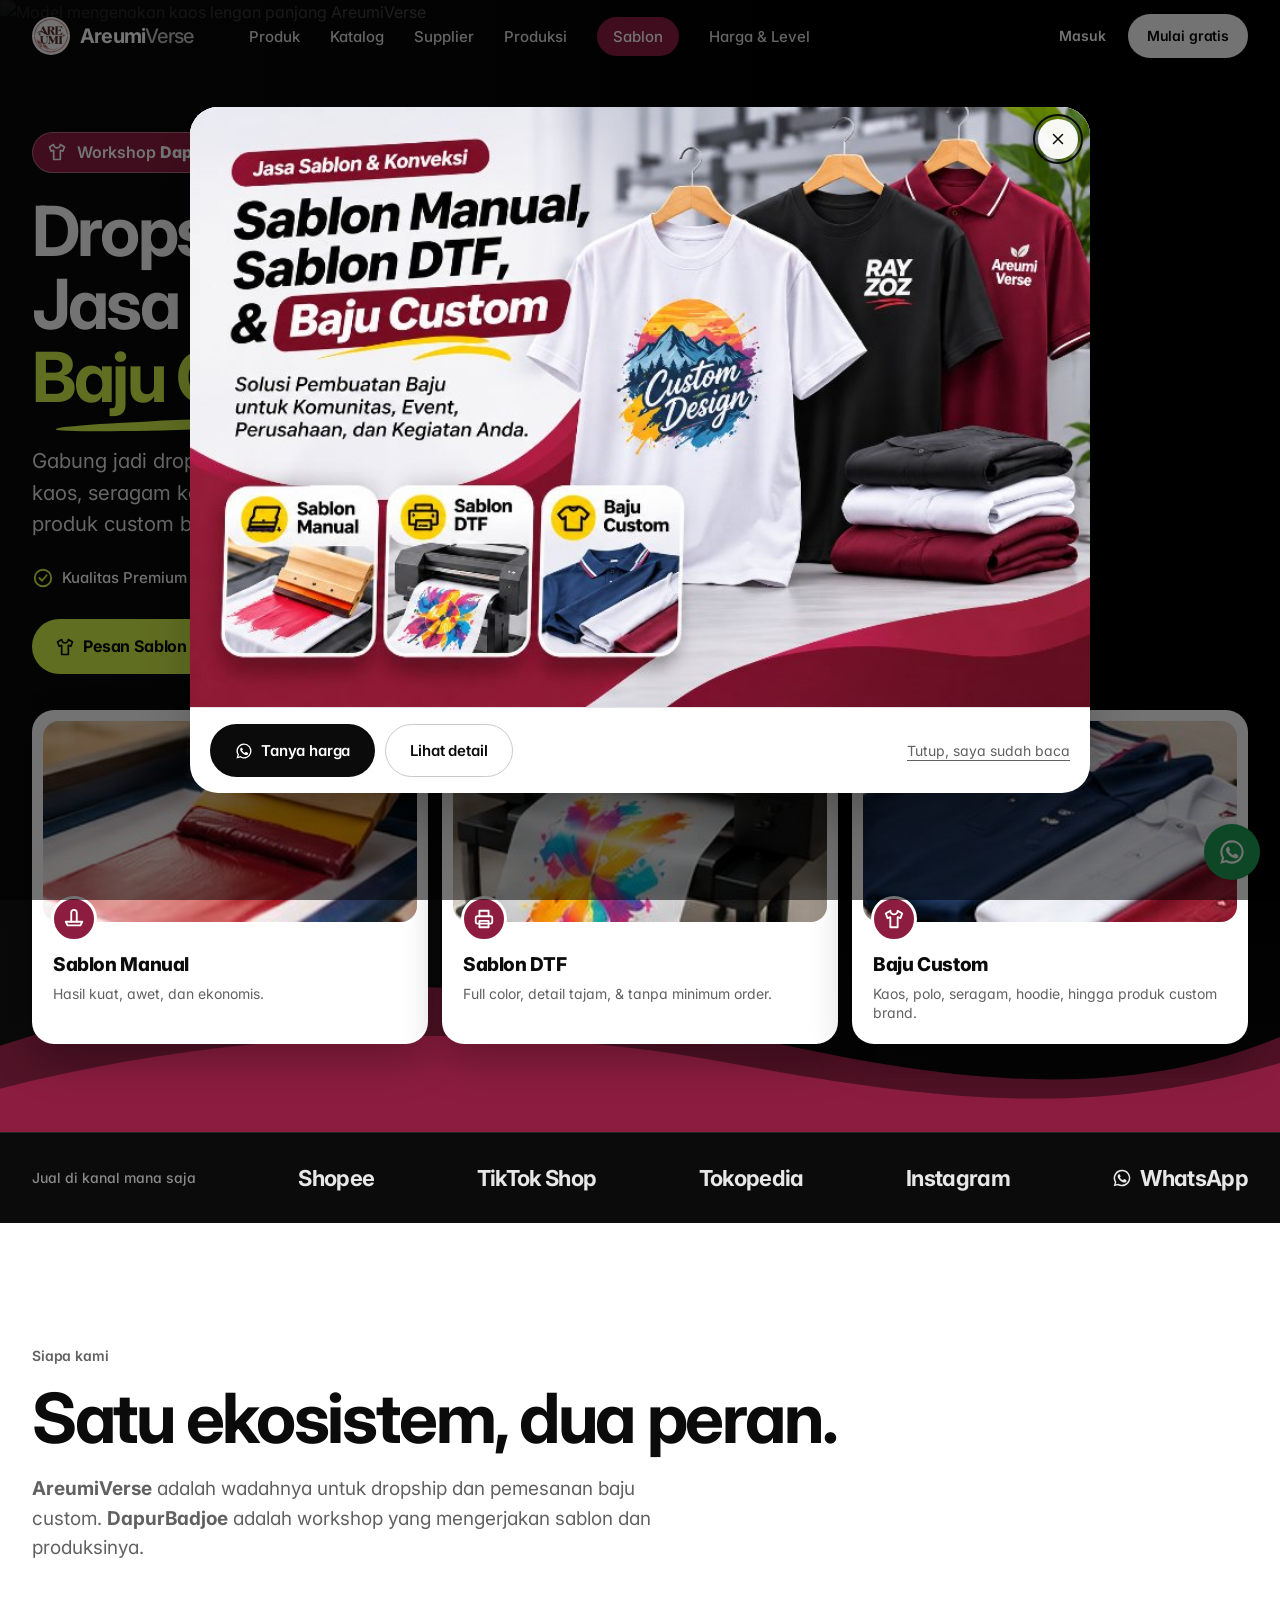
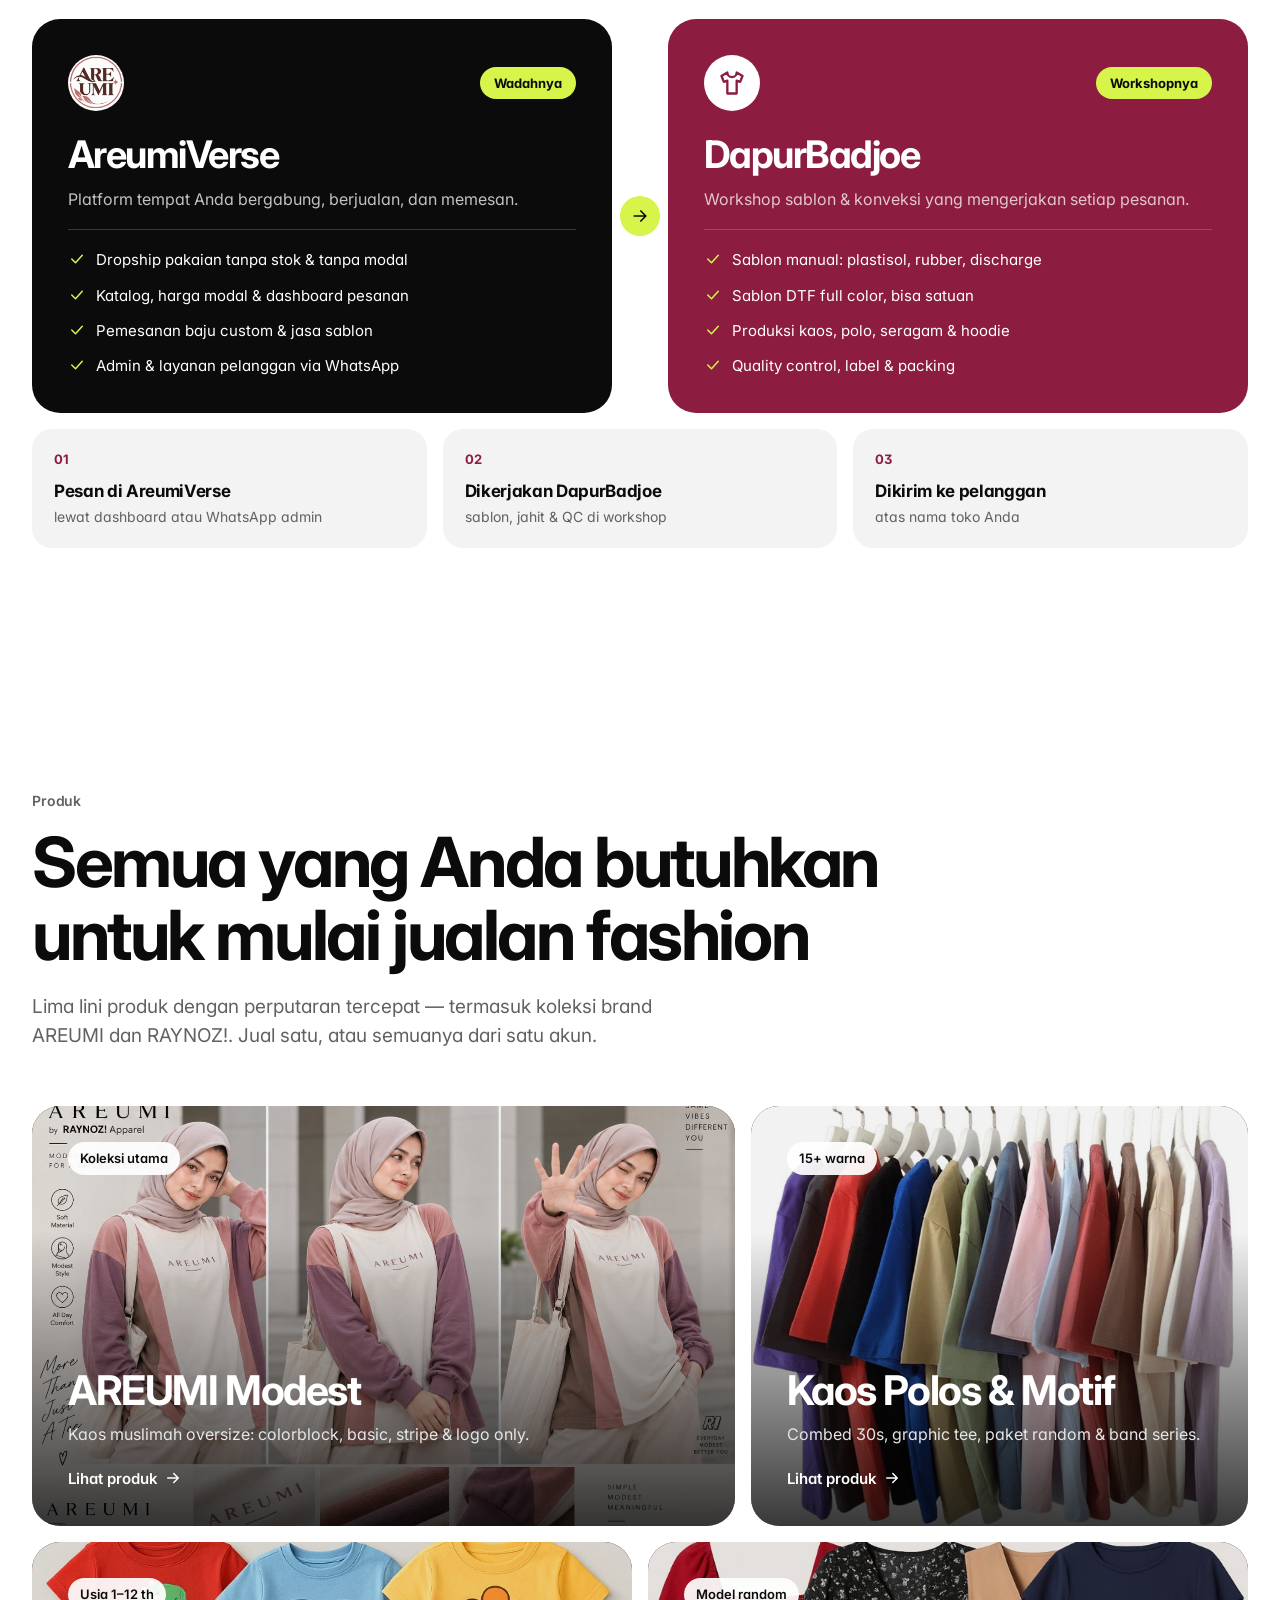
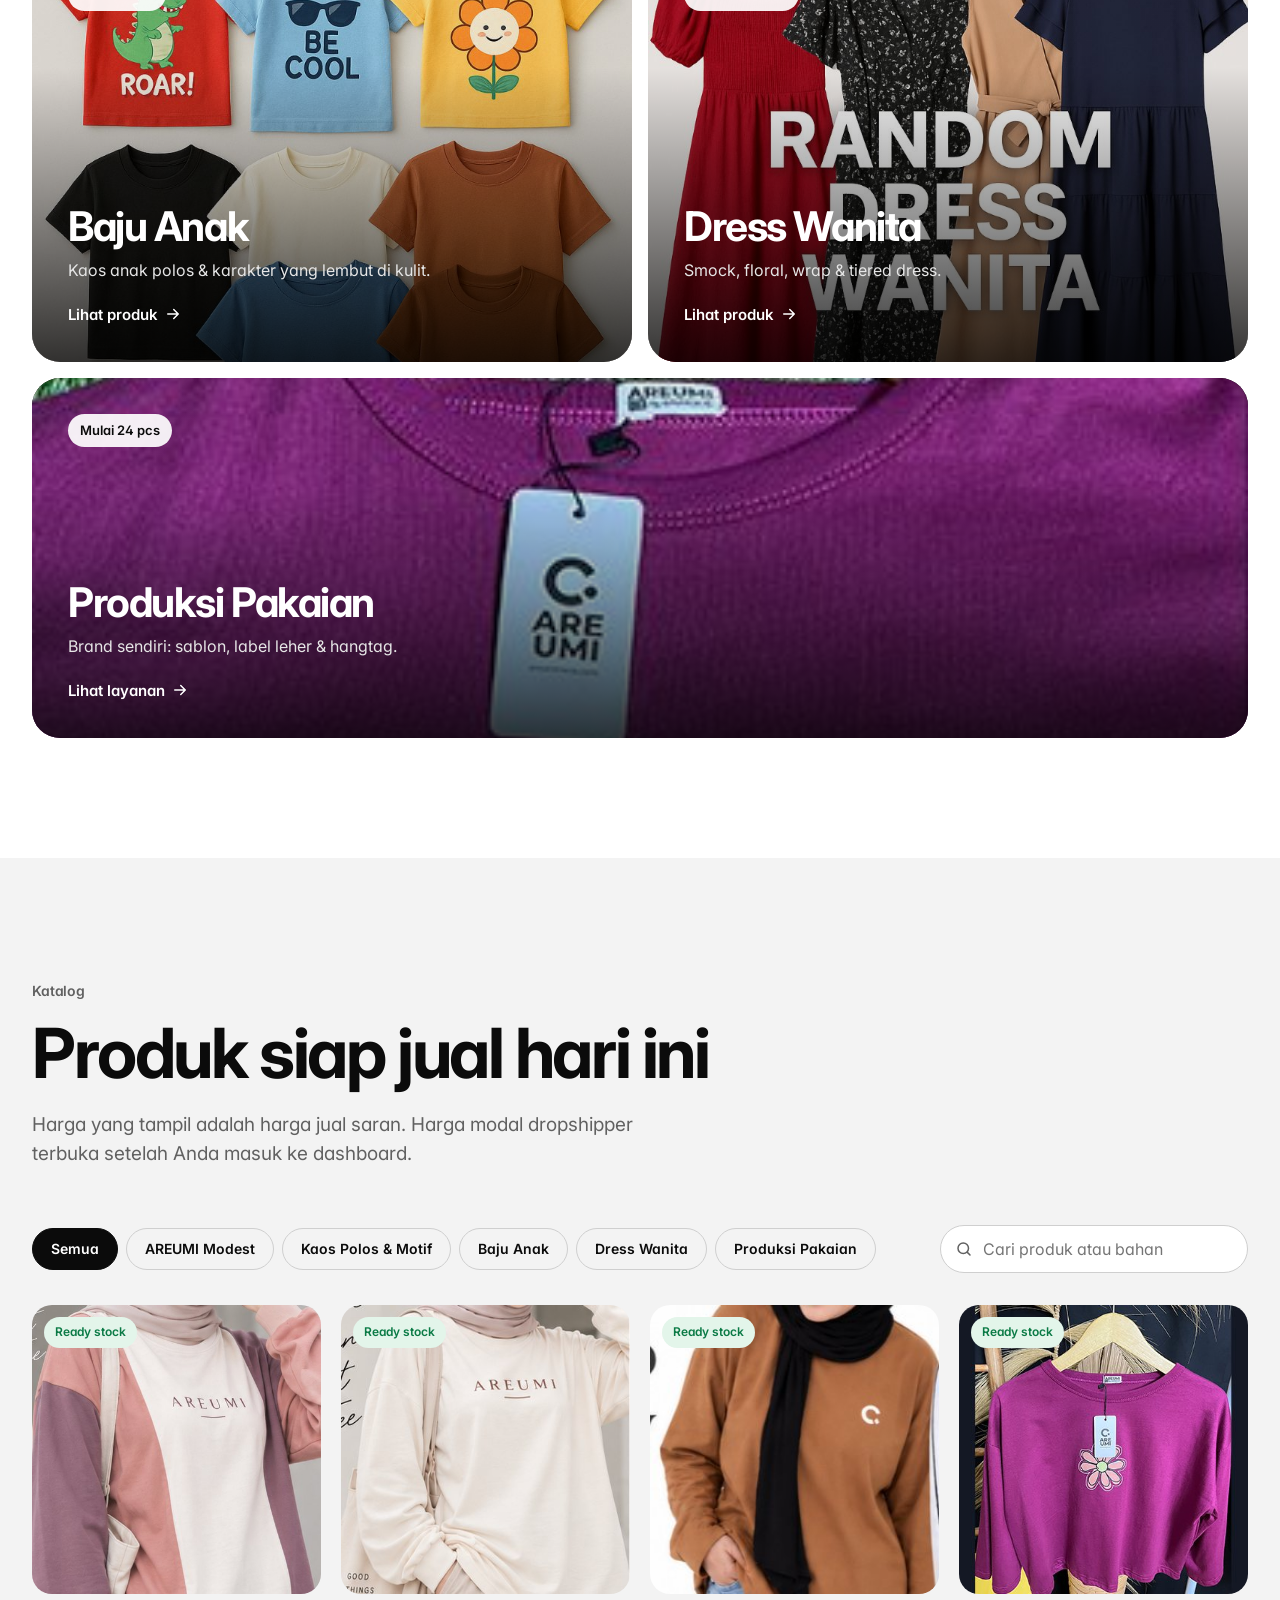
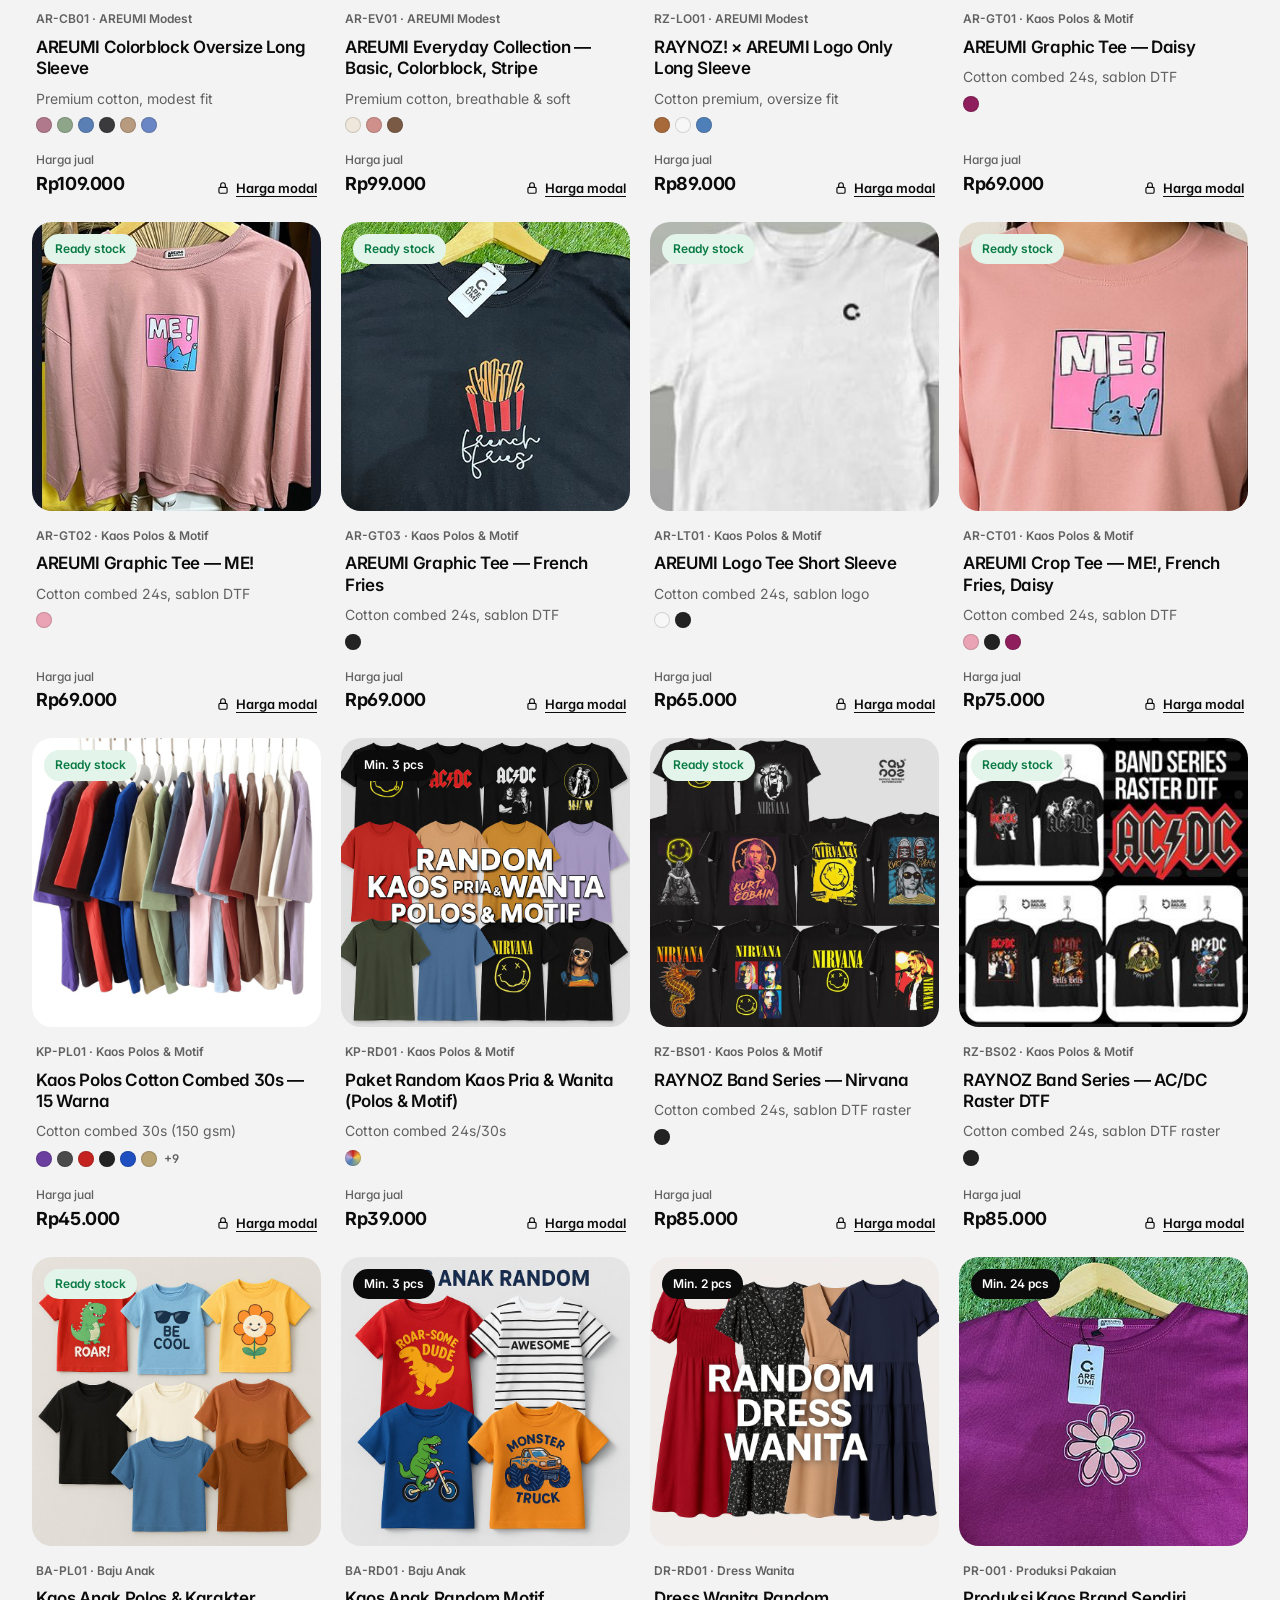
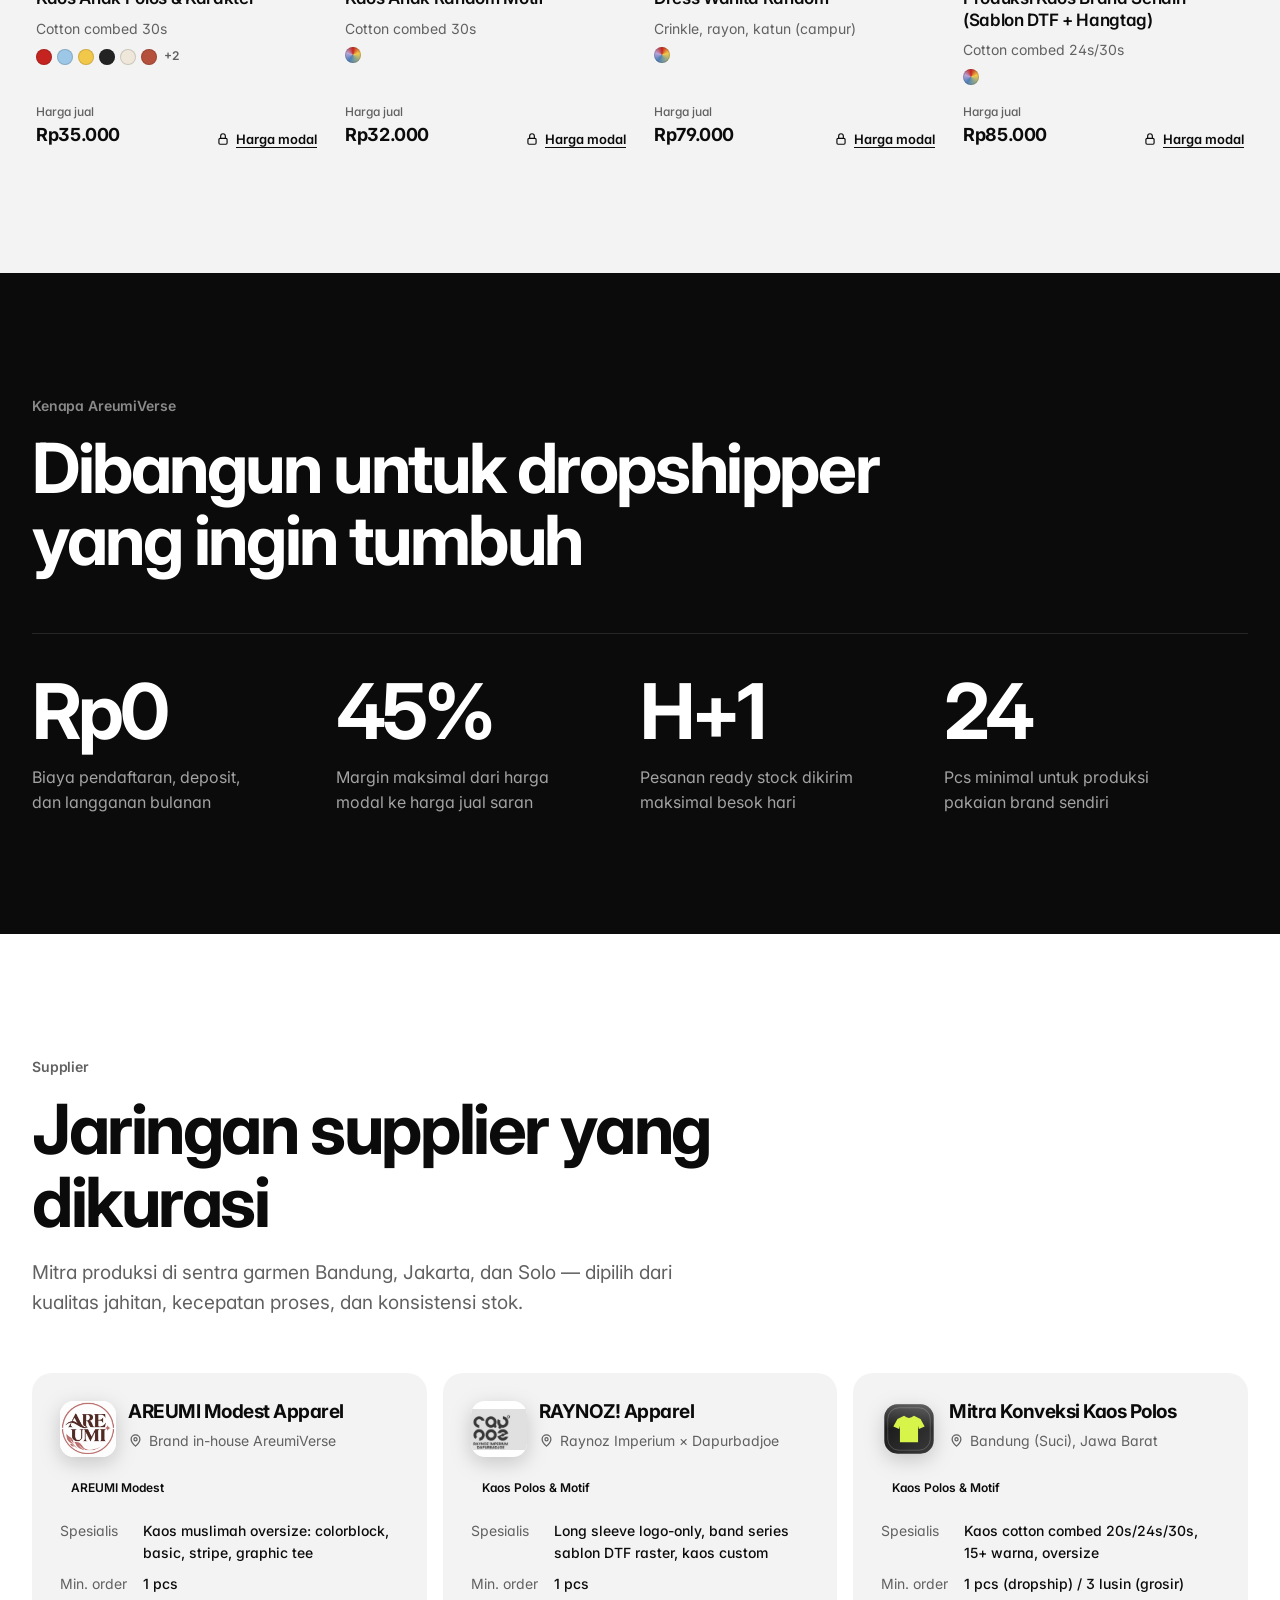
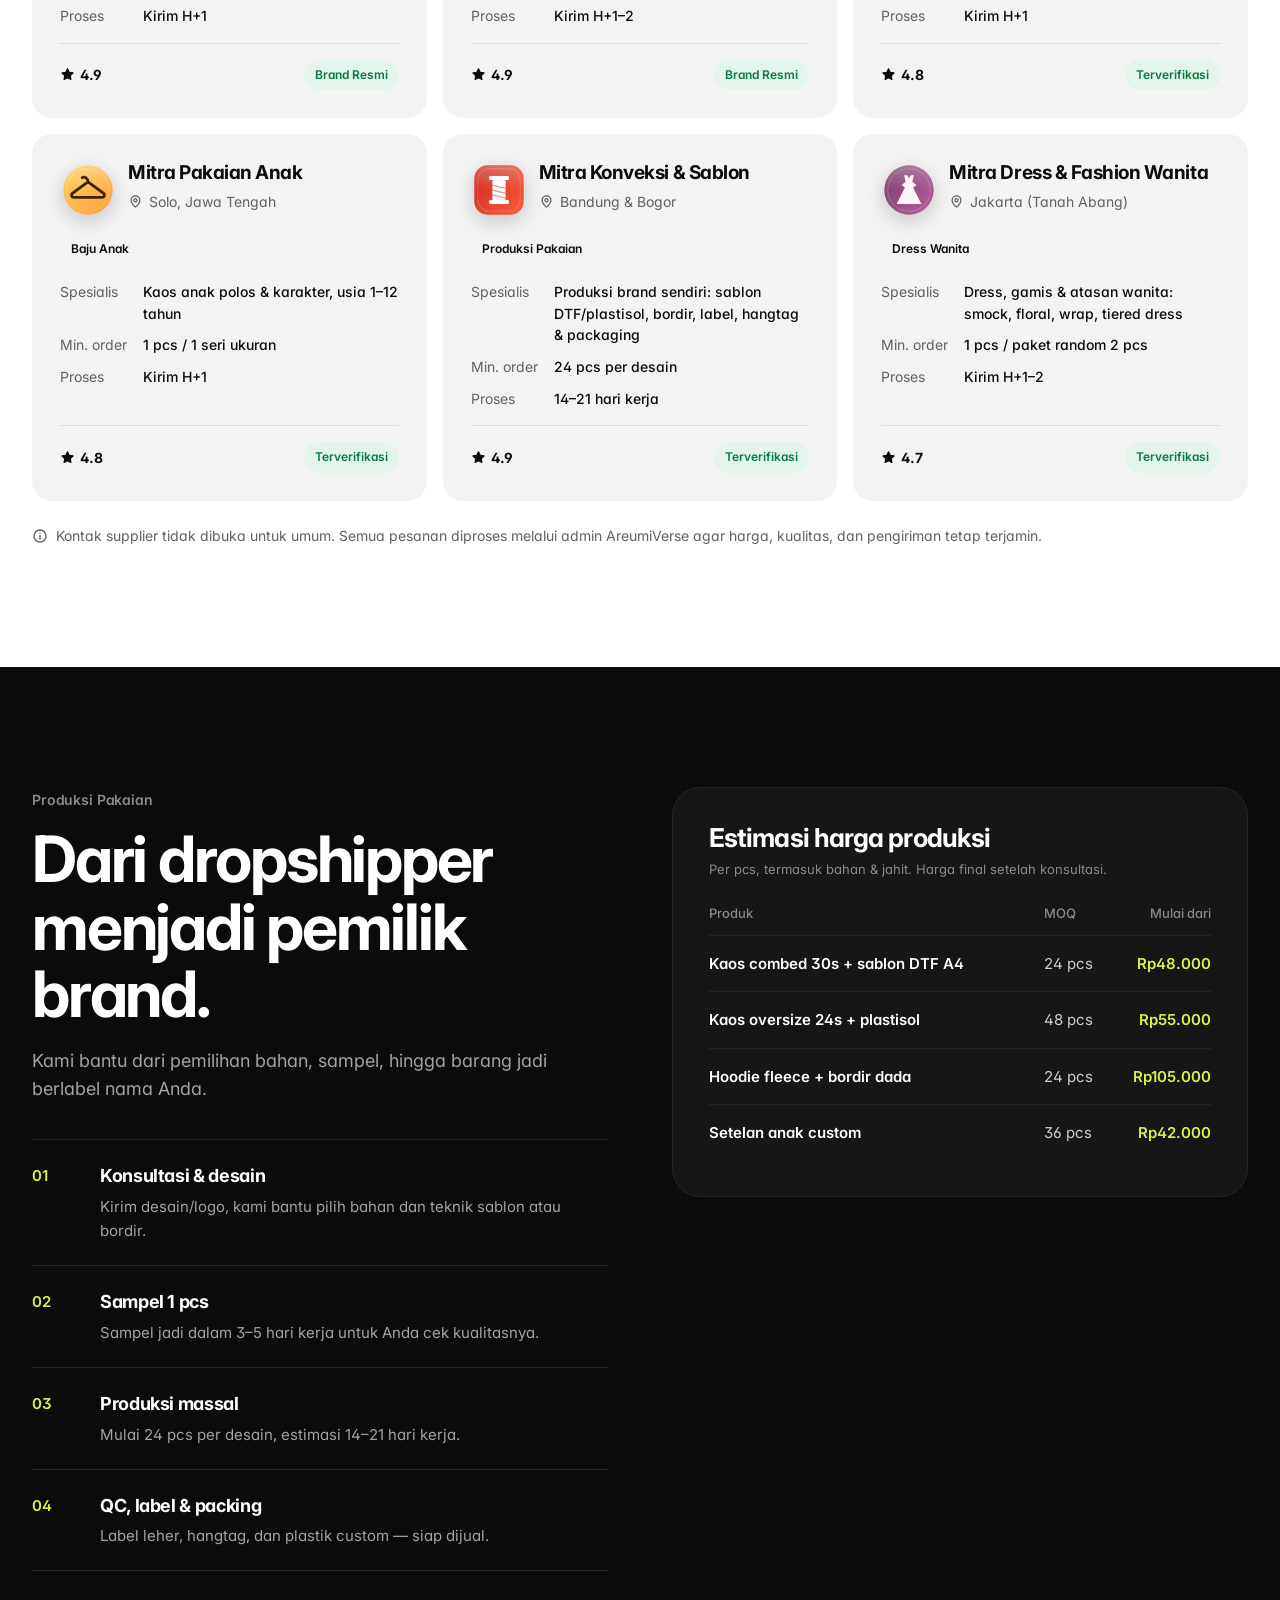
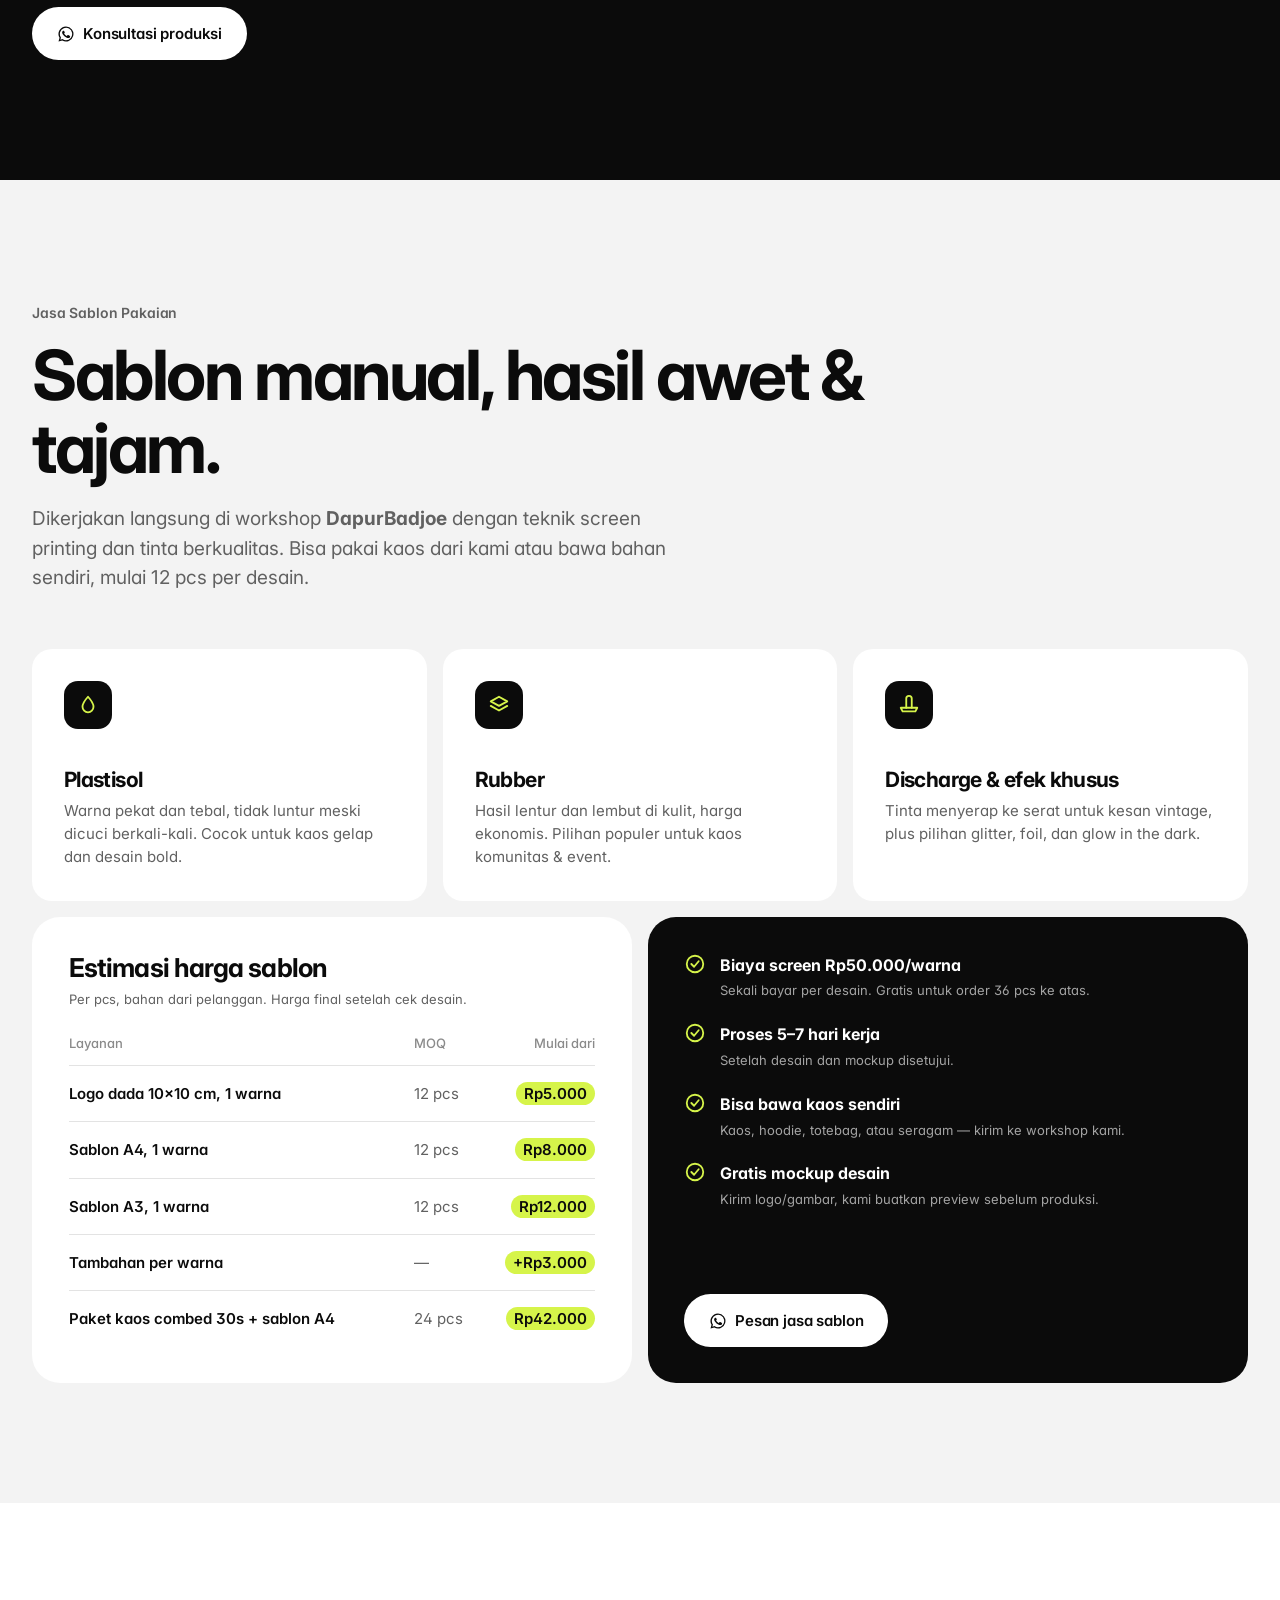
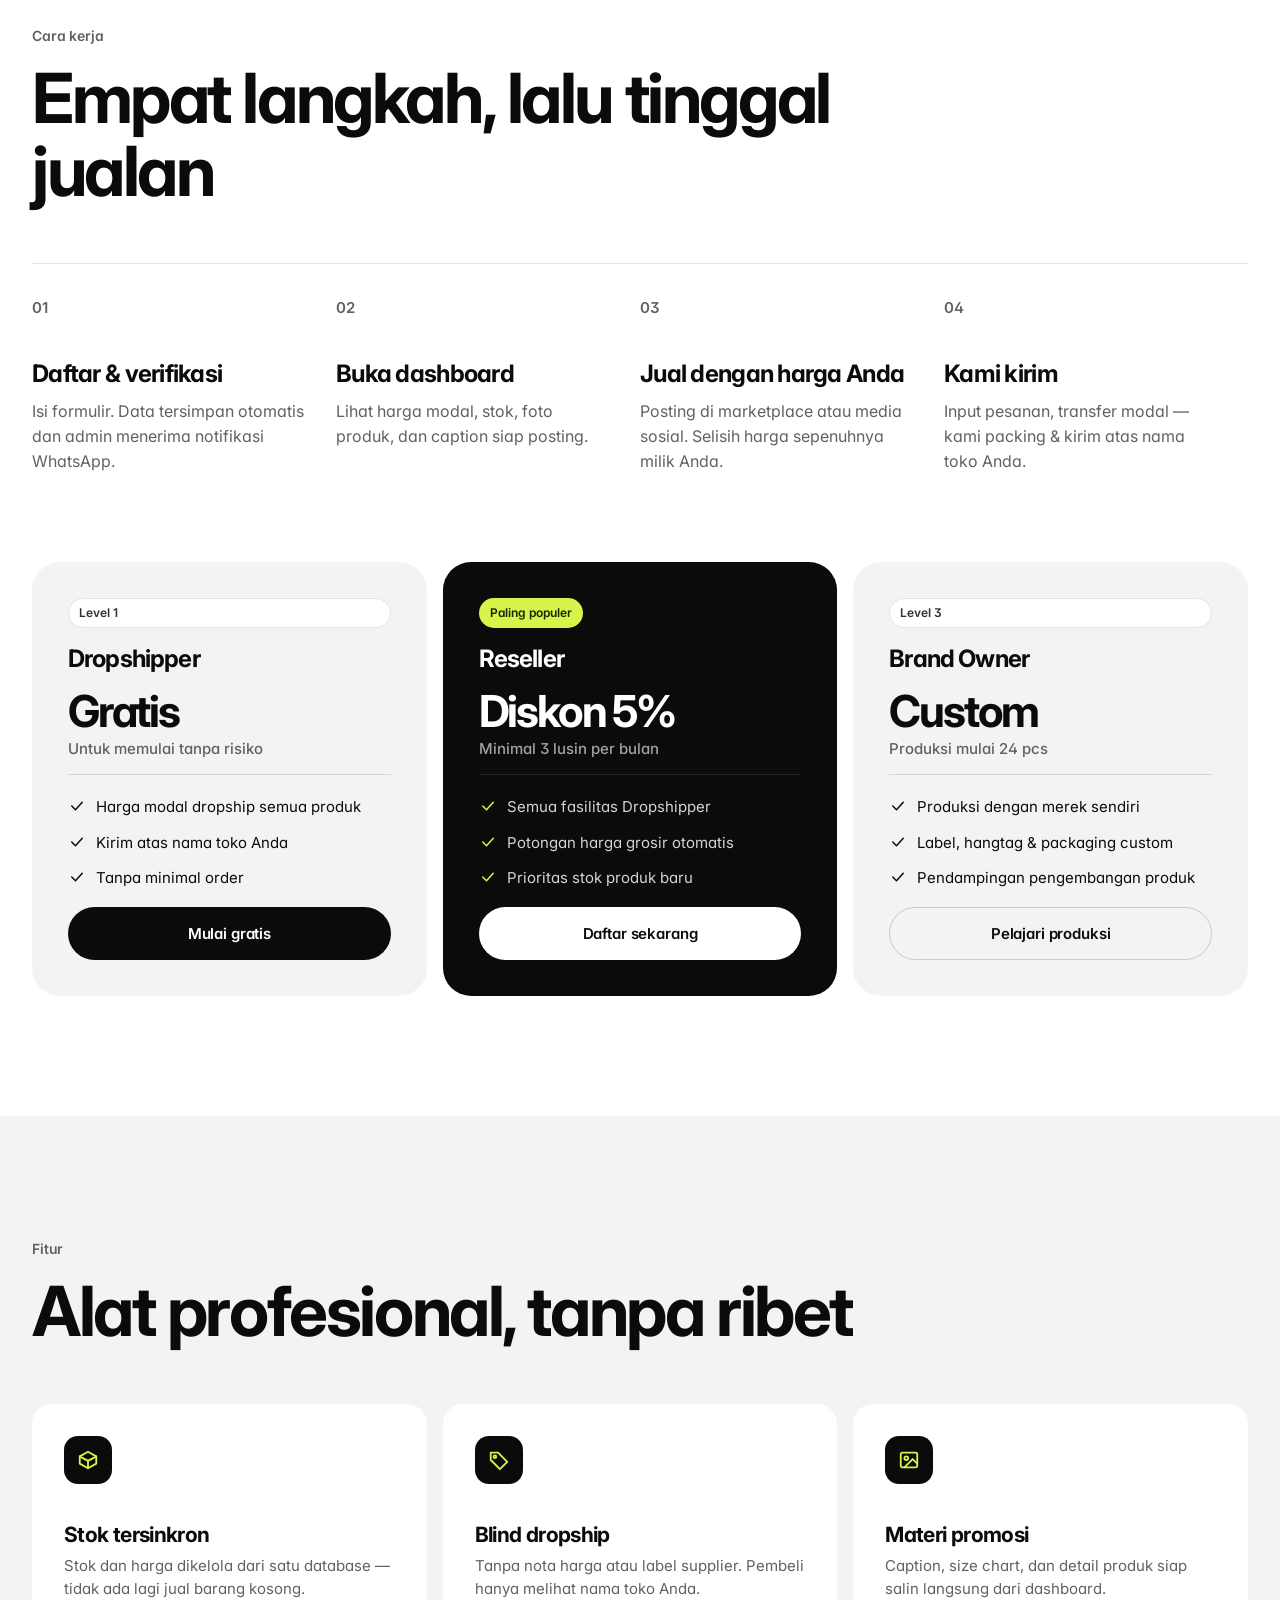
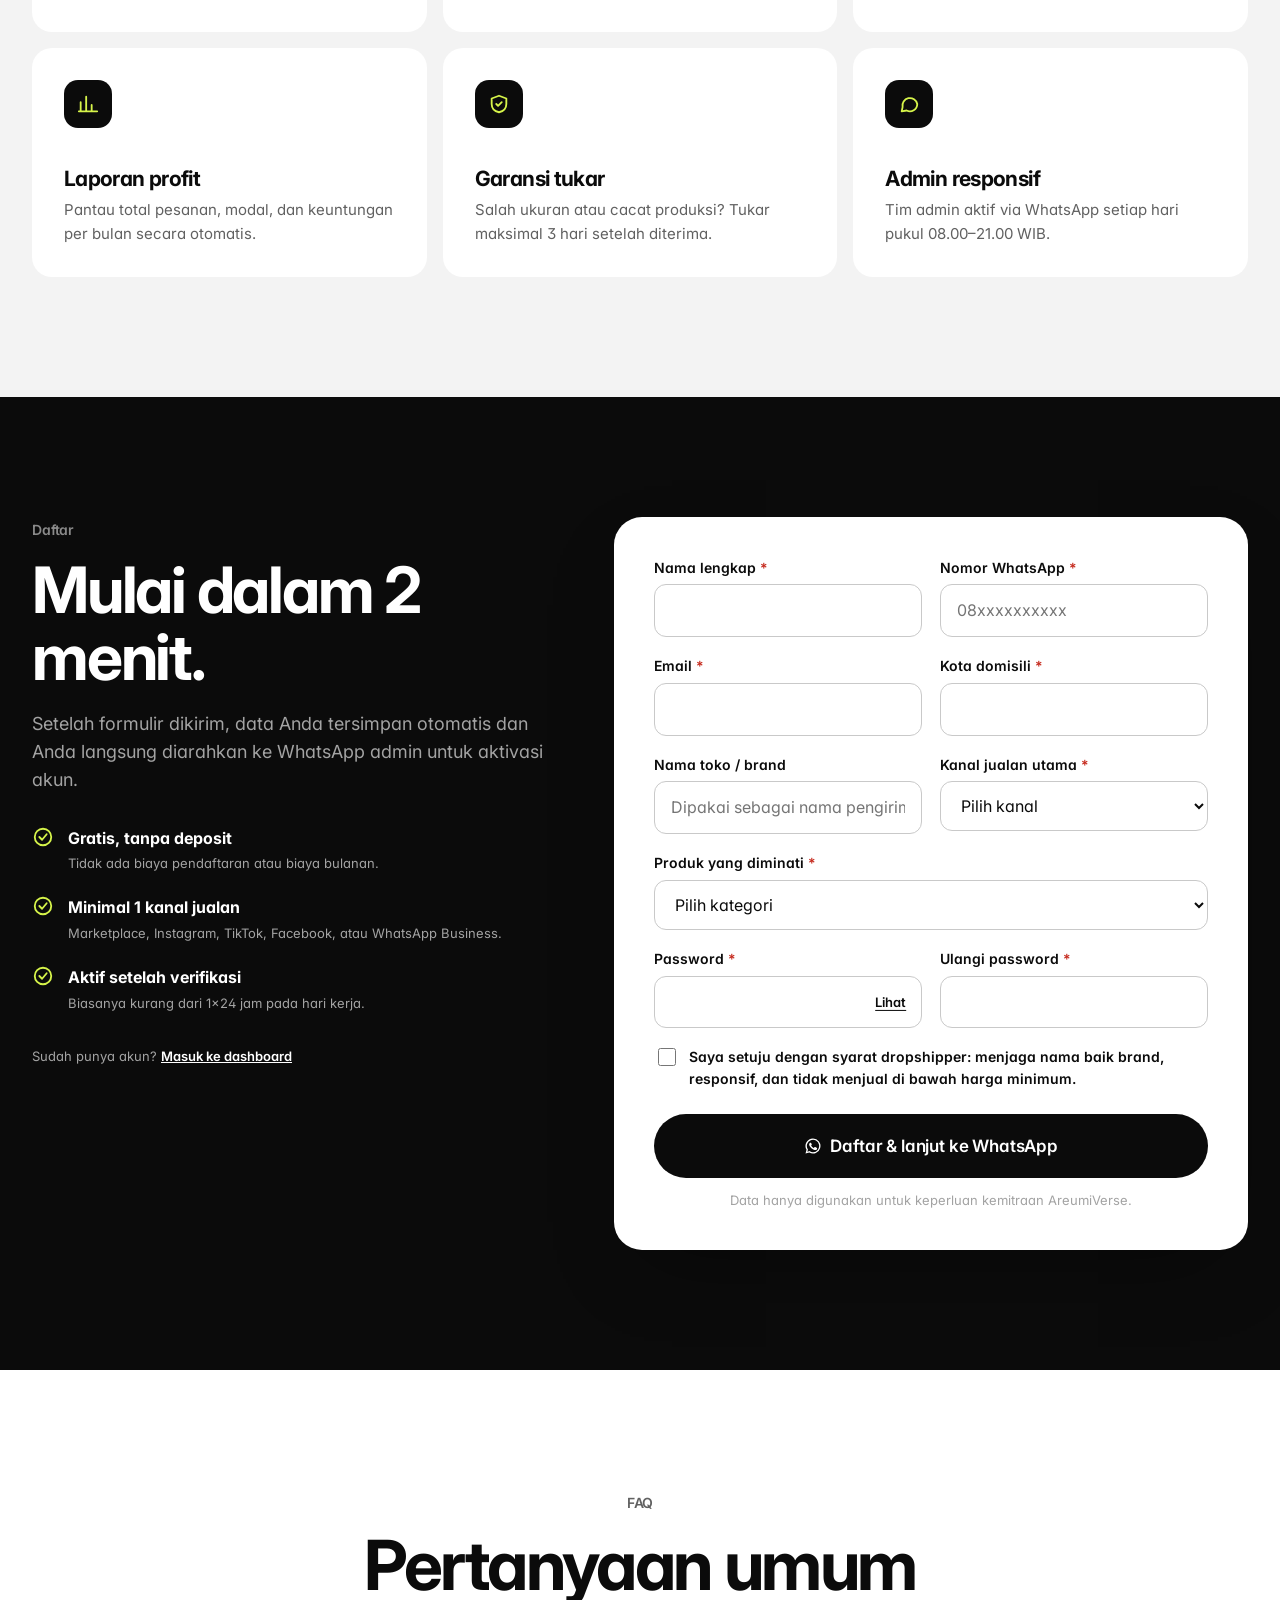
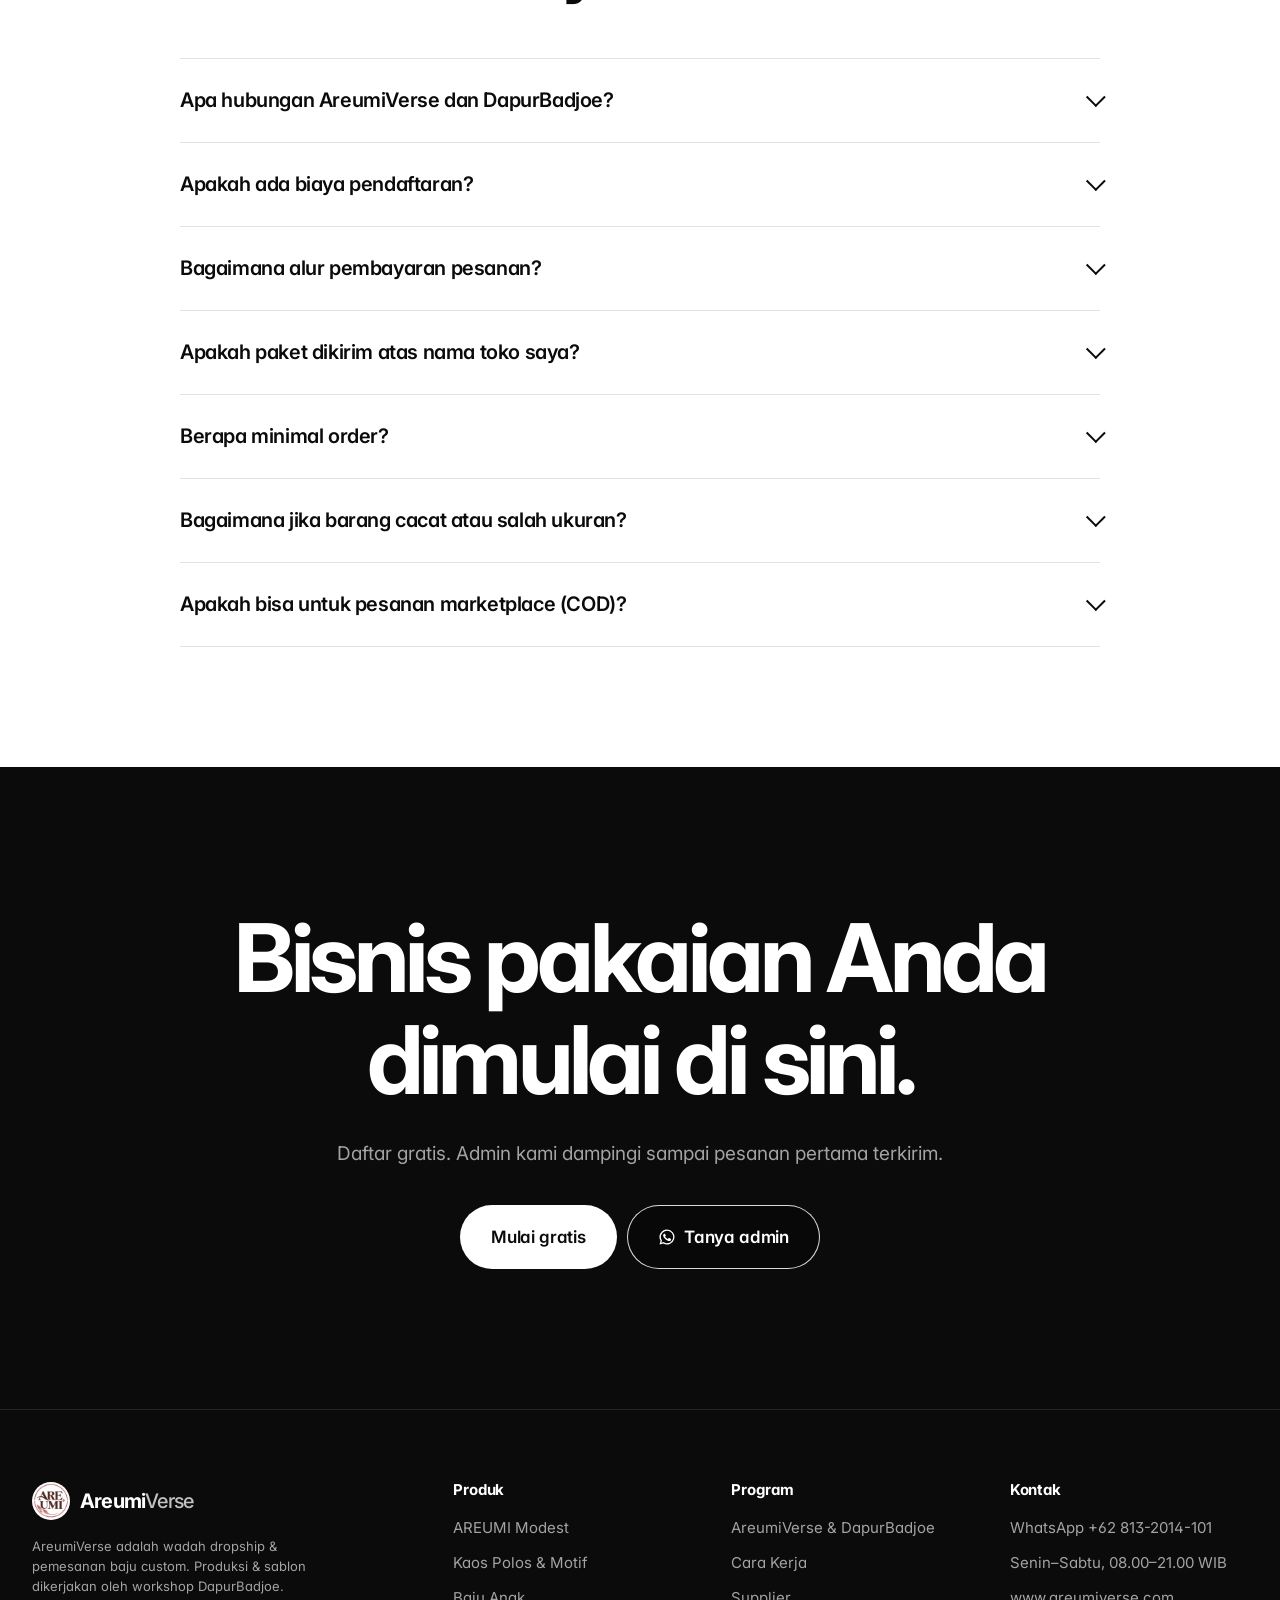
==== commit b467dd1b: "order" ====
--- a/index.html
+++ b/index.html
@@ -69,7 +69,7 @@
             <li><svg><use href="#i-shield"/></svg>Bisa Satuan &amp; Grosir</li>
           </ul>
           <div class="hero-ctas">
-            <a class="btn btn-lime" id="hero-sablon" href="#" target="_blank" rel="noopener"><svg><use href="#i-shirt"/></svg>Pesan Sablon Sekarang<svg><use href="#i-arrowR"/></svg></a>
+            <a class="btn btn-lime" id="hero-sablon" href="#" target="_blank" rel="noopener"><svg><use href="#i-shirt"/></svg>Pesan Sablon<svg><use href="#i-arrowR"/></svg></a>
             <a class="btn btn-light" href="#daftar"><svg><use href="#i-users"/></svg>Join Dropship</a>
             <a class="btn btn-outline-light" href="#katalog">Lihat Katalog</a>
           </div>
